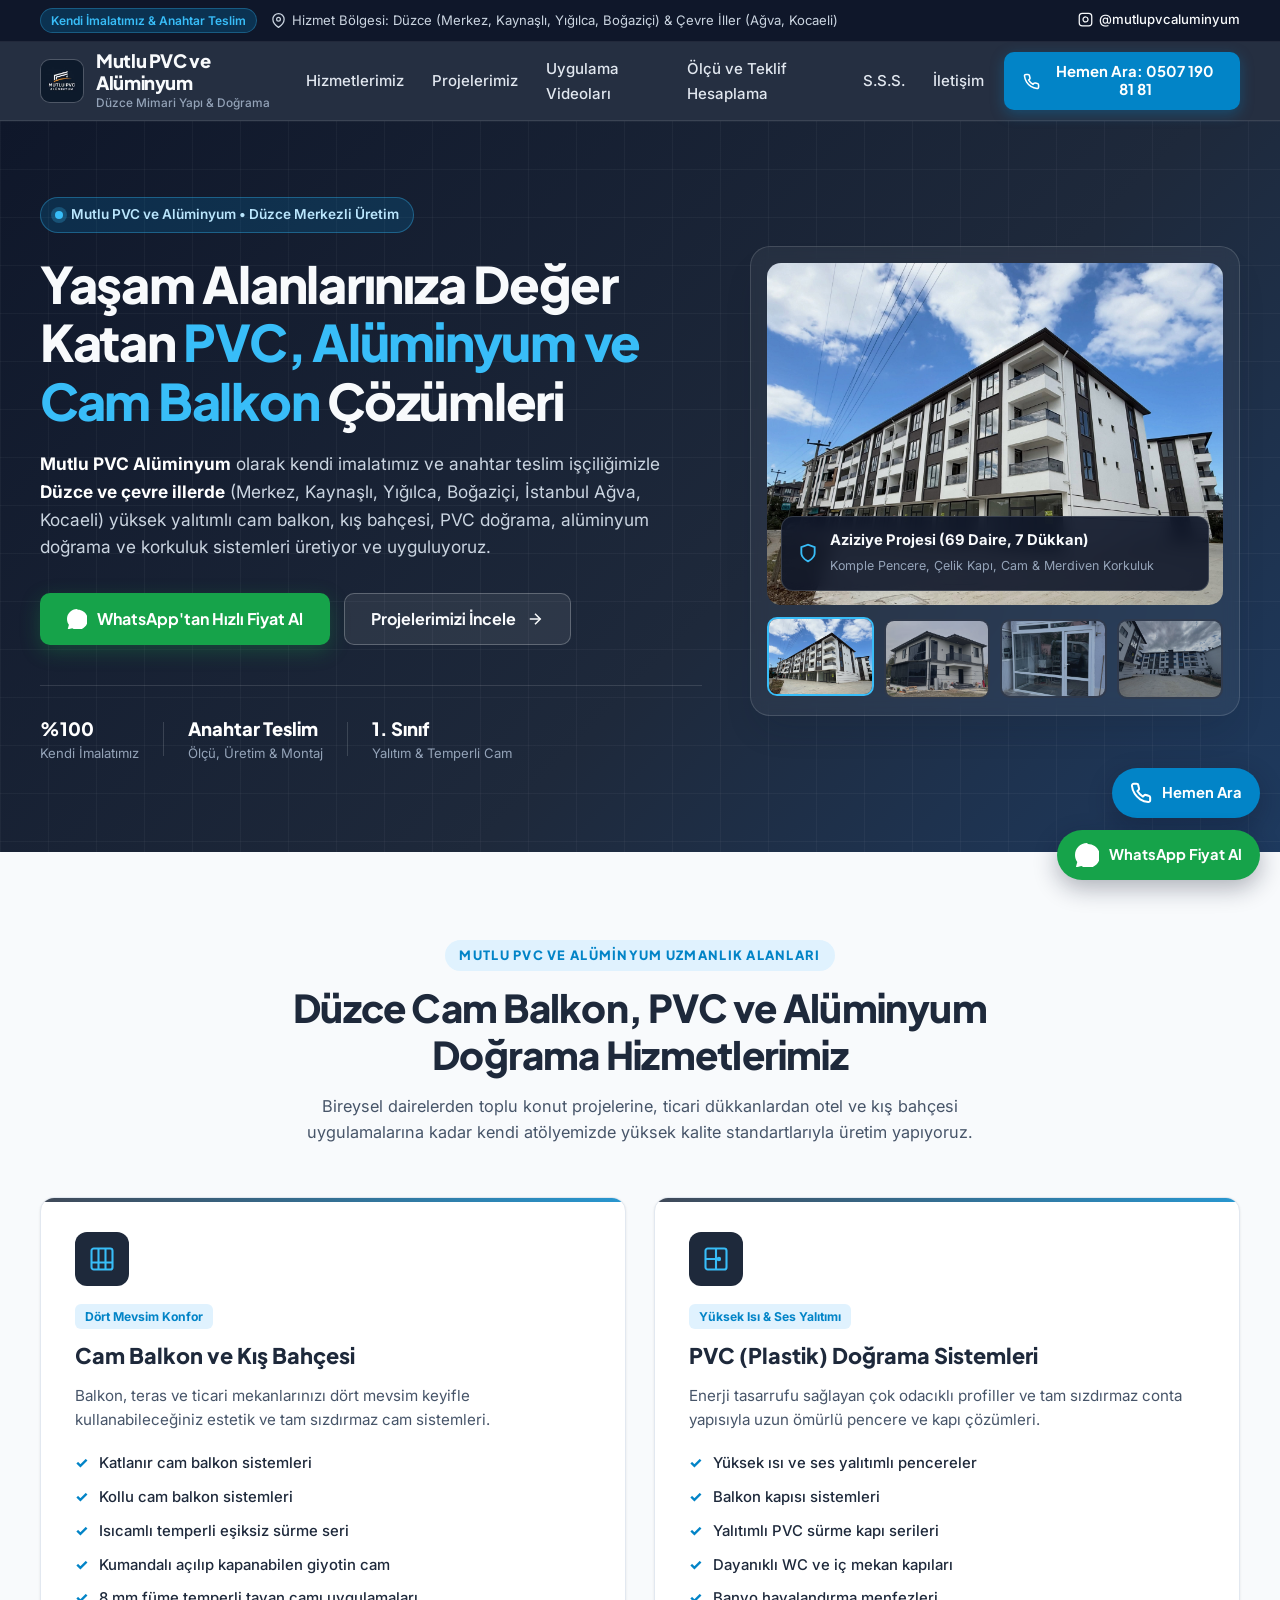
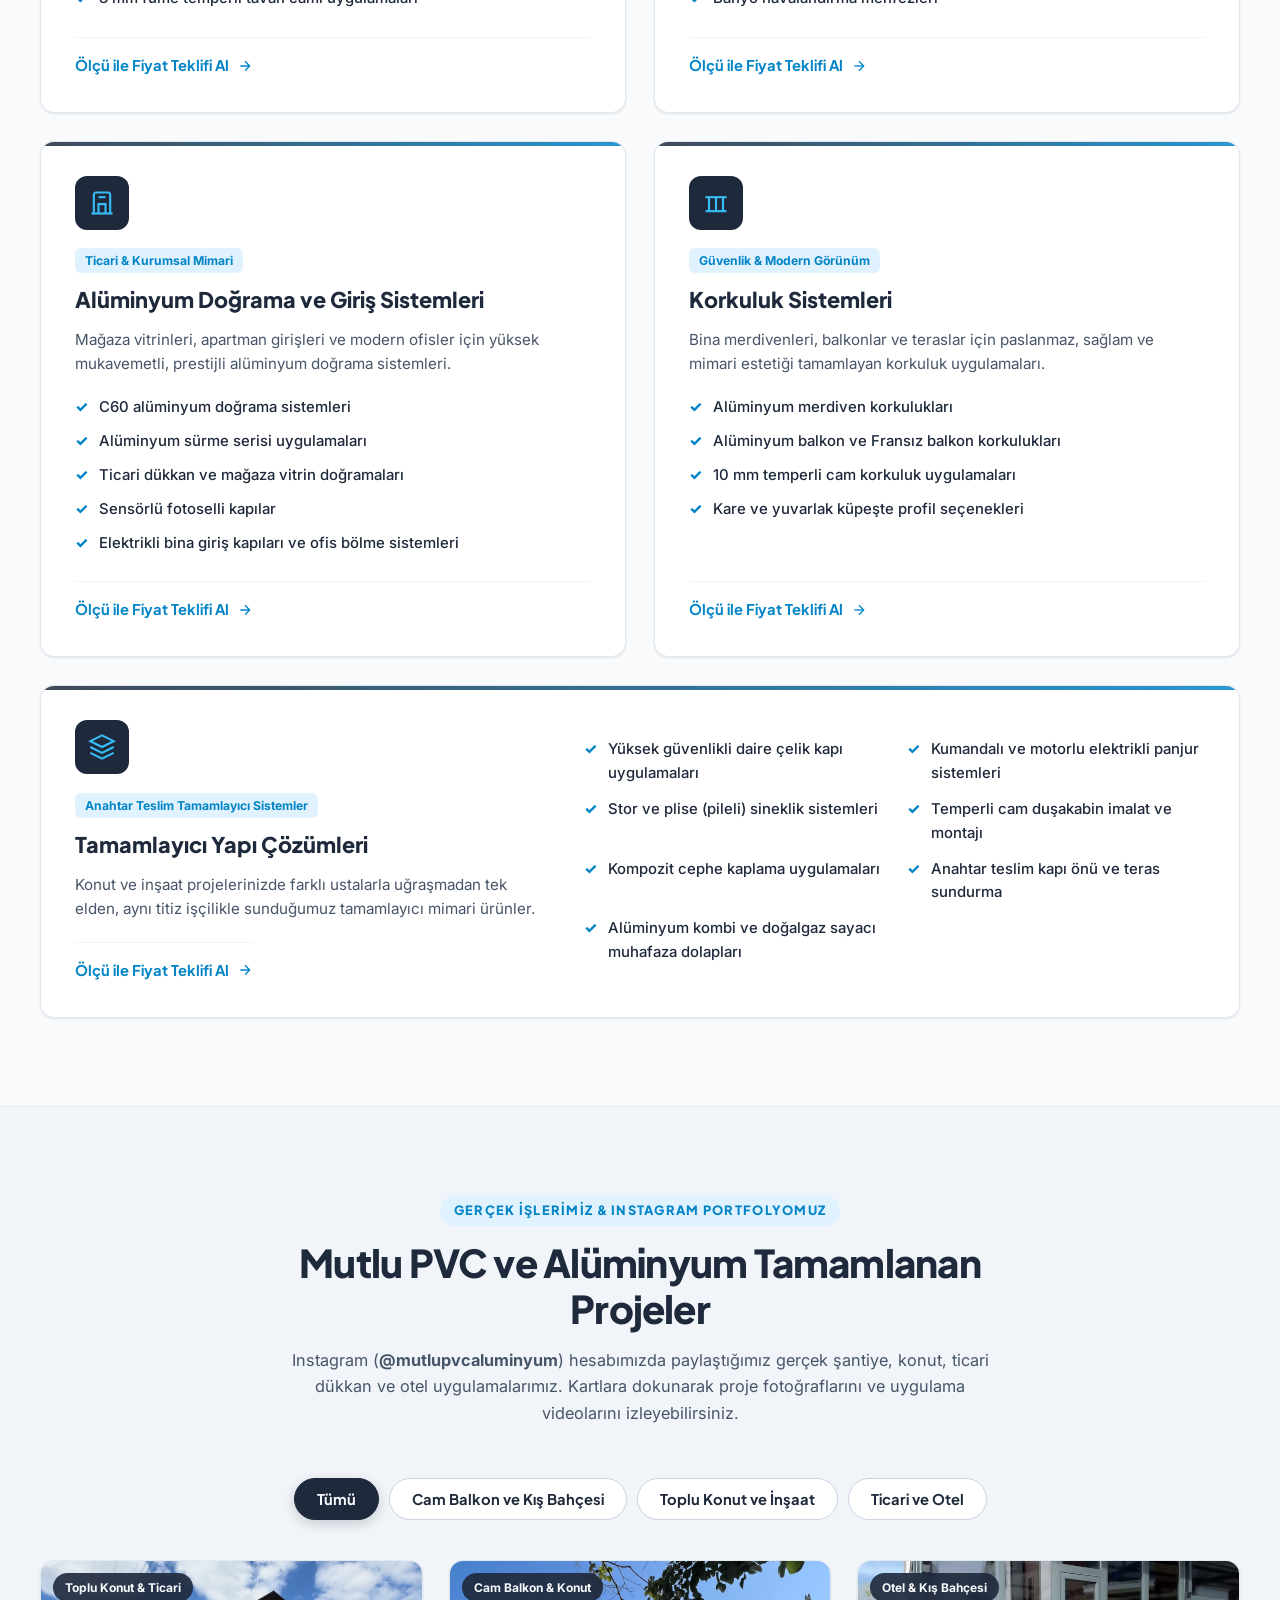
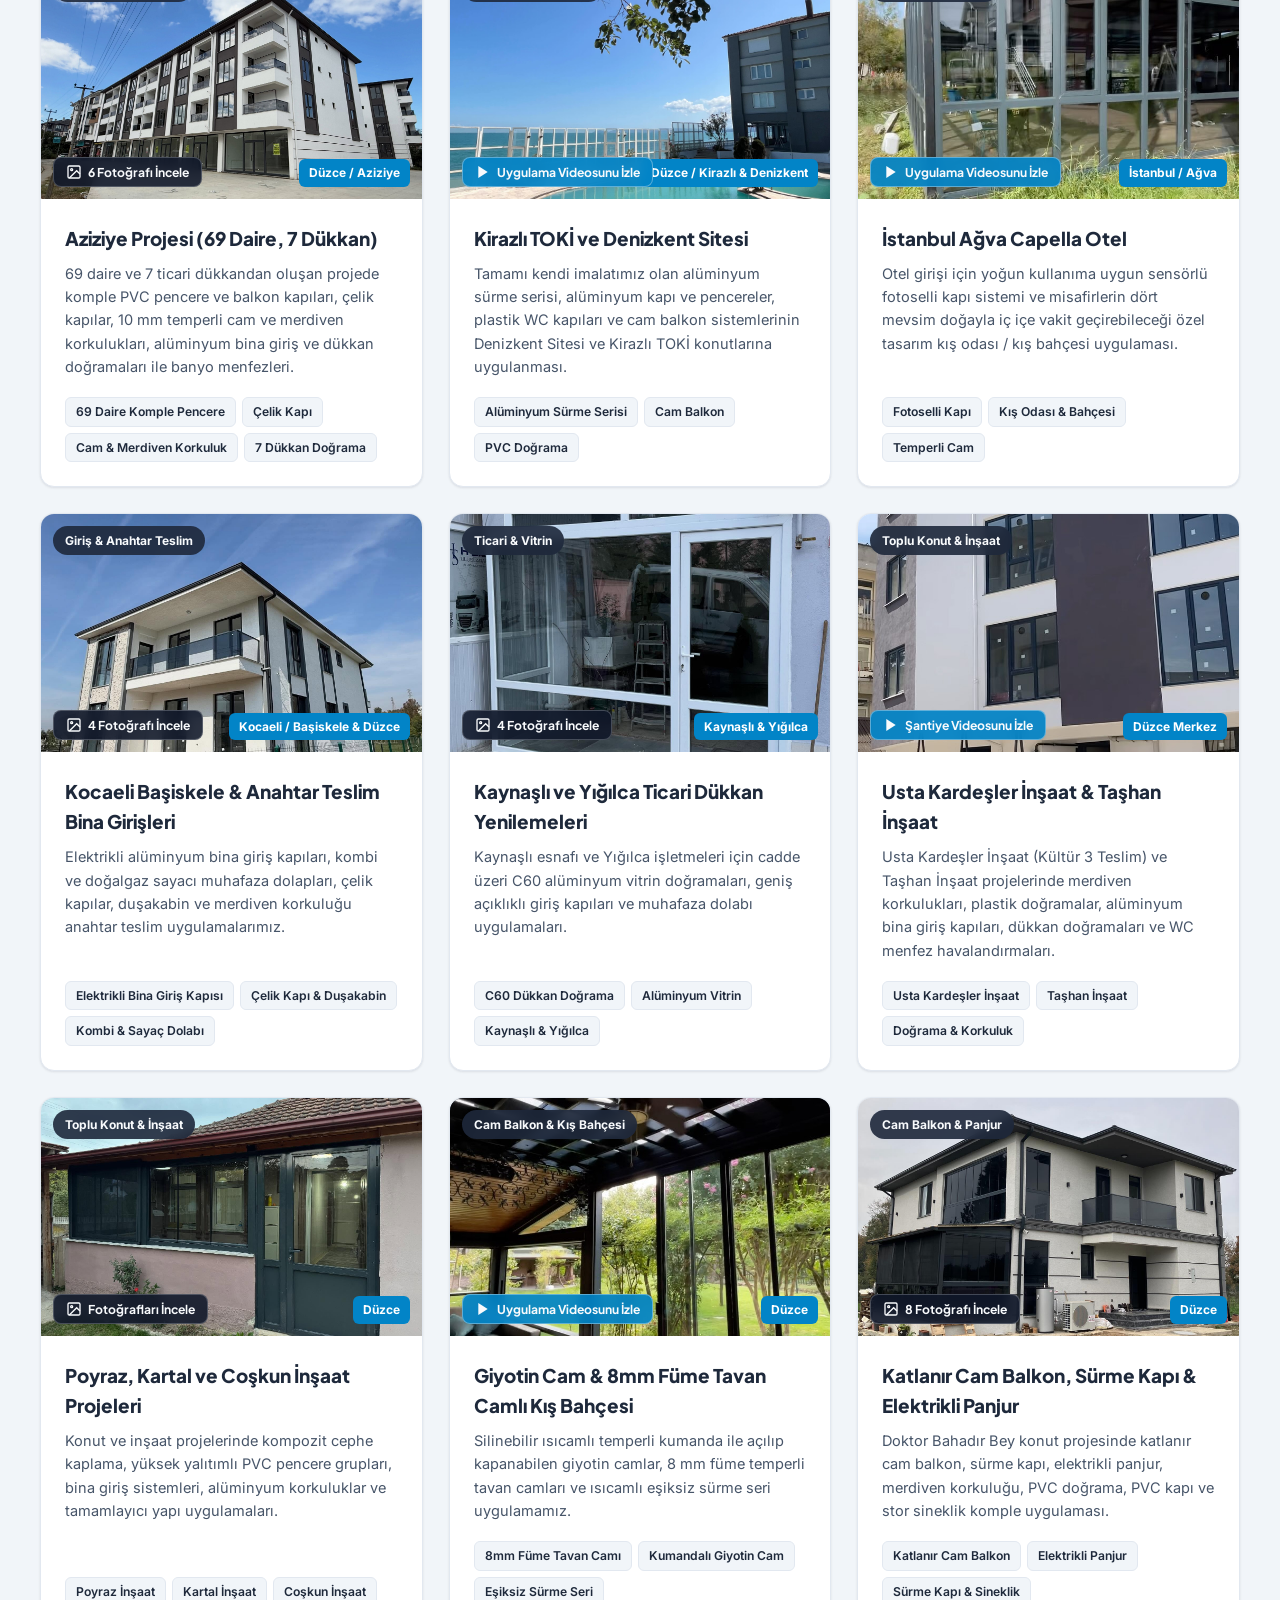
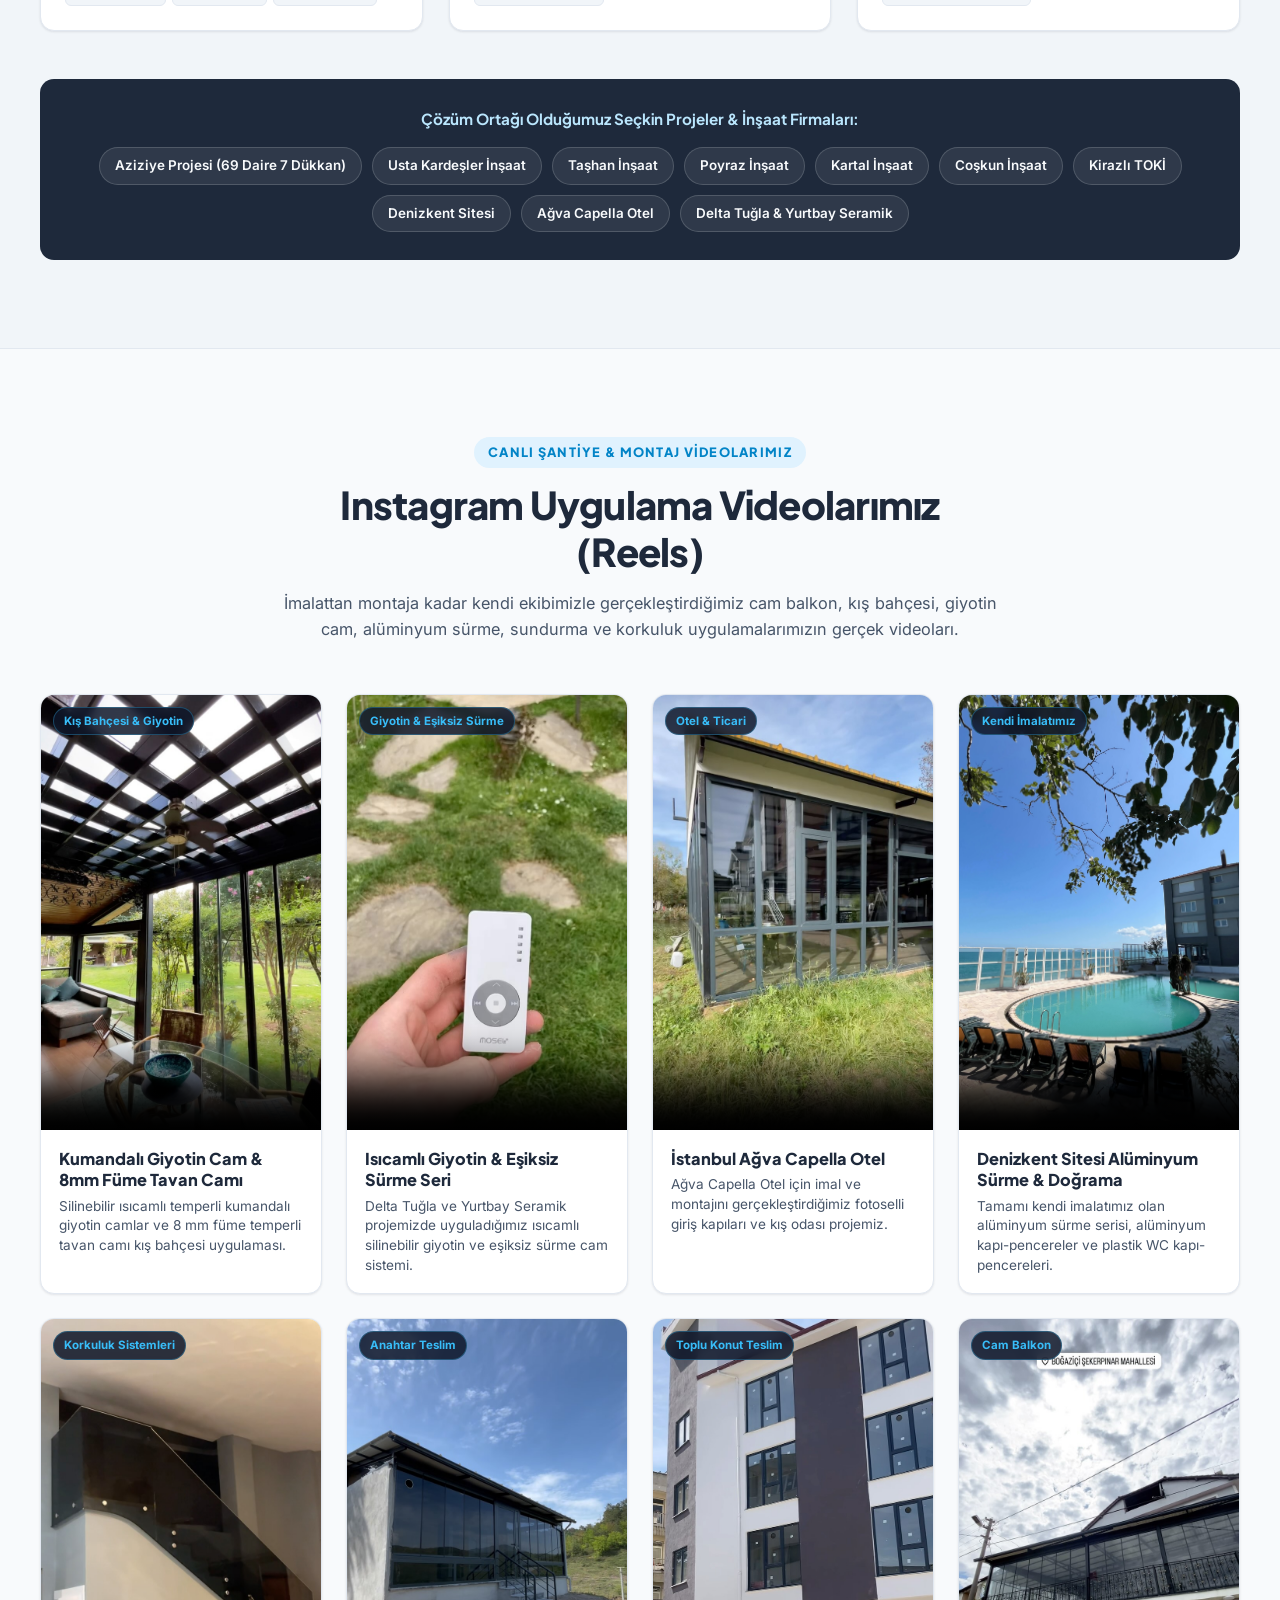
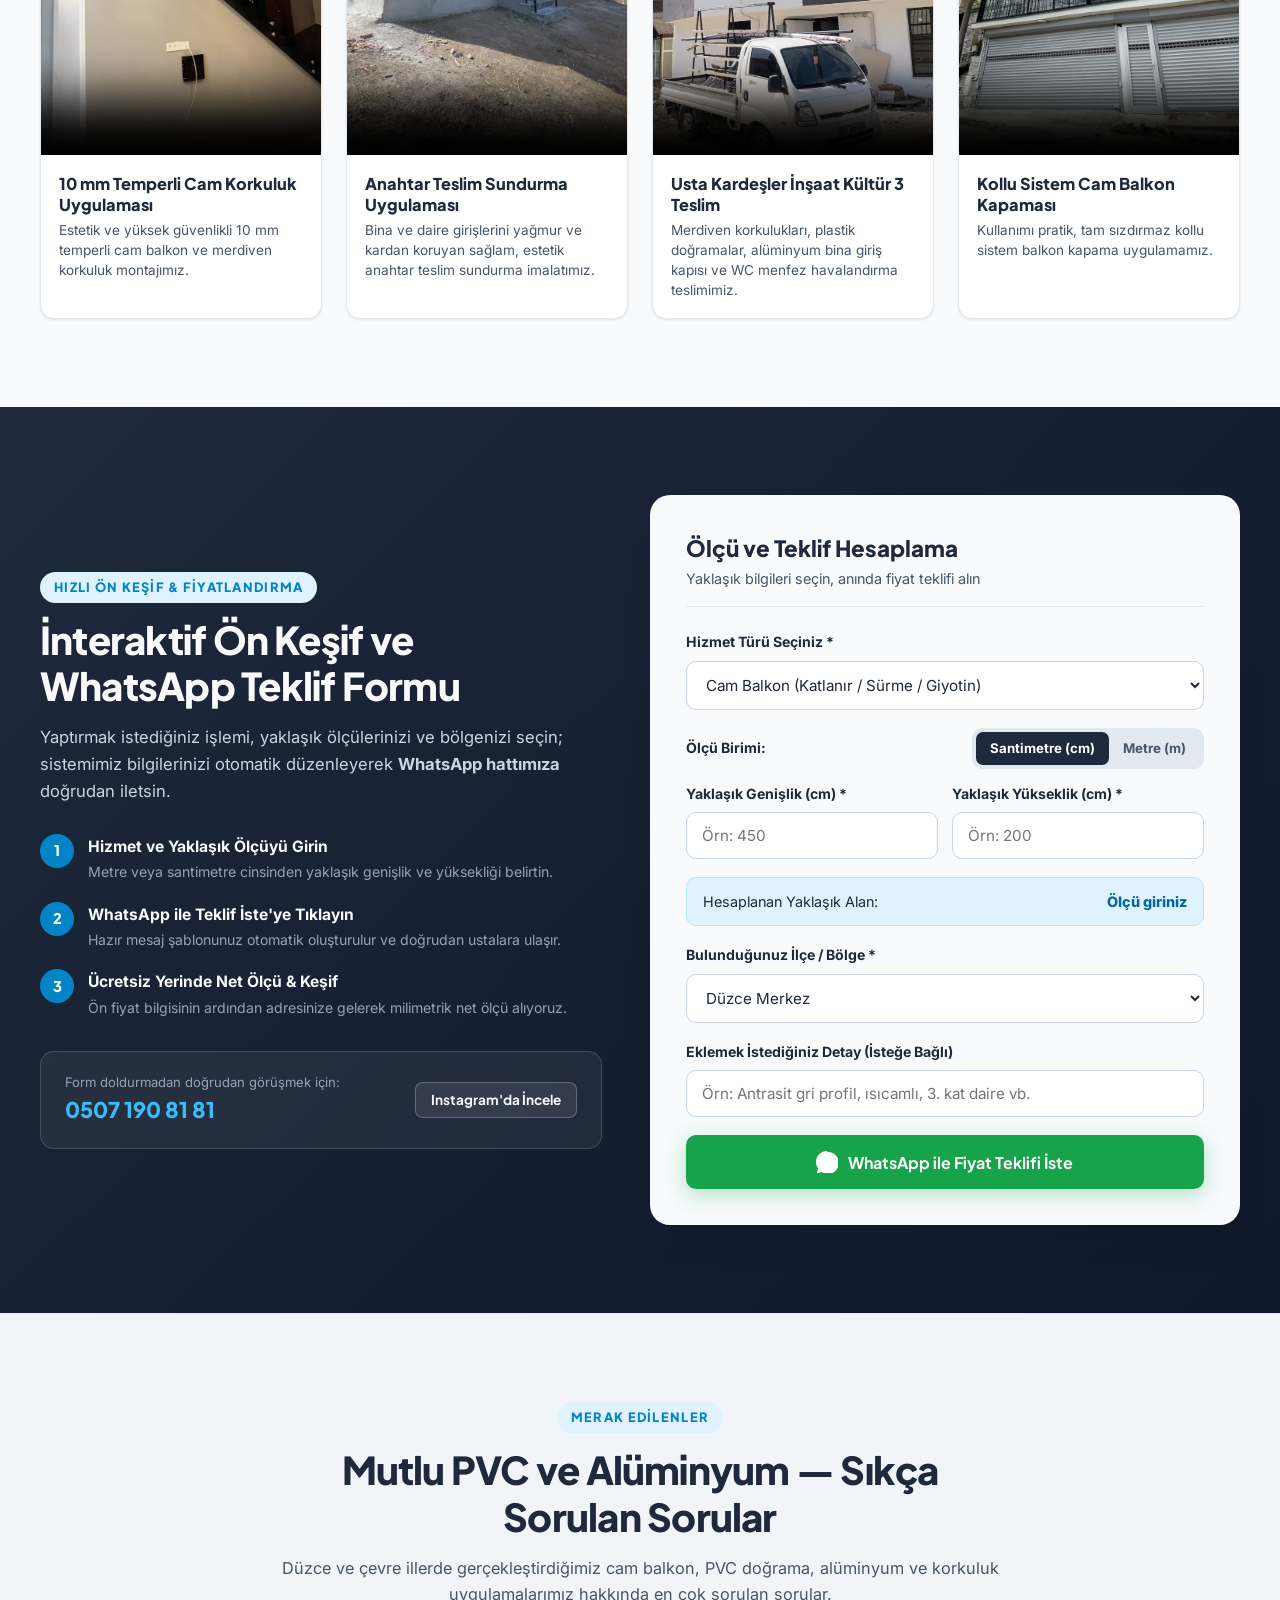
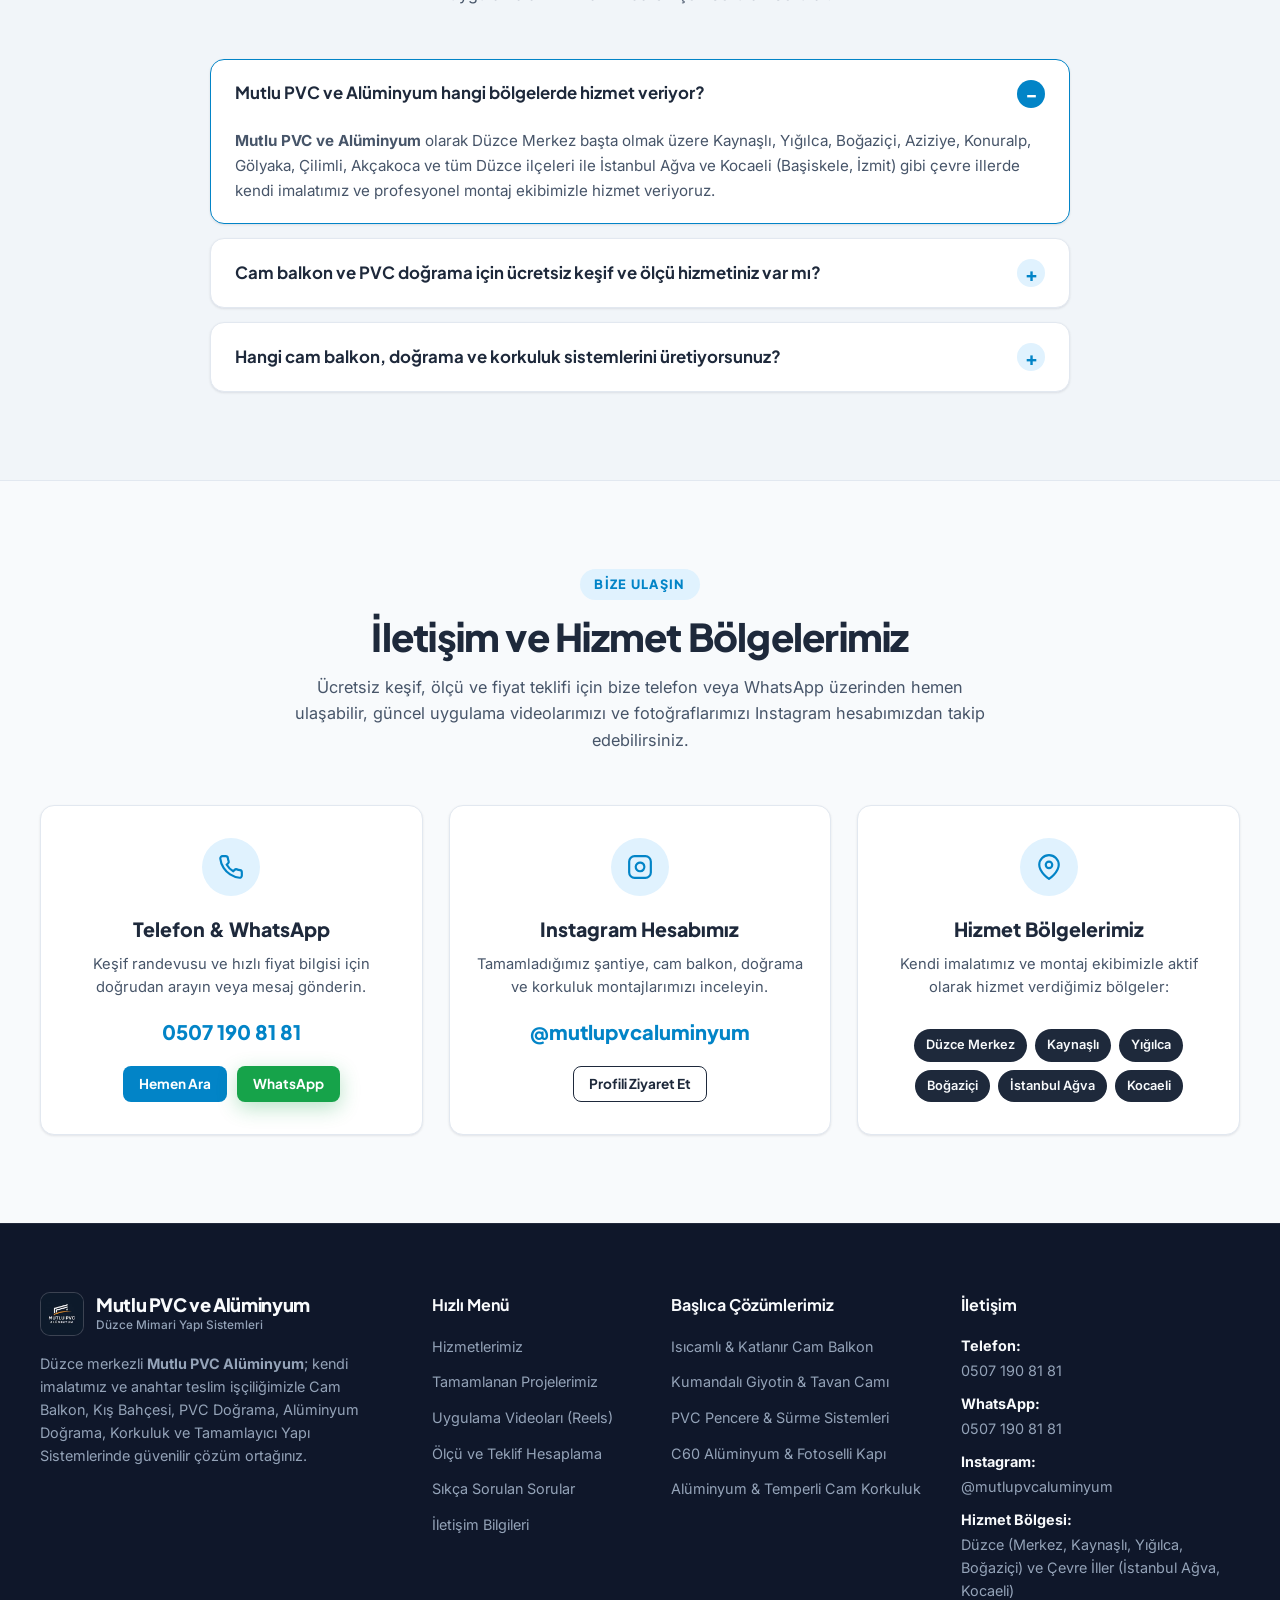
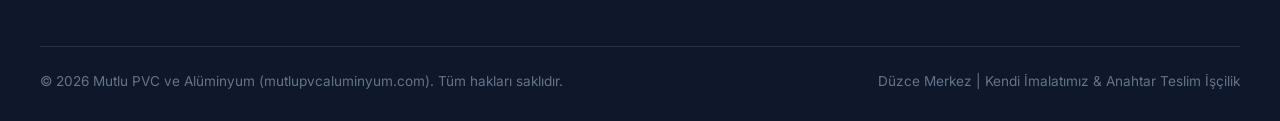
==== index.html @ 47b7a9c9 "Mobil deneyim iyilestirmeleri ve Google SEO / SSS optimizasyonu" ====
<!DOCTYPE html>
<html lang="tr">
<head>
    <meta charset="UTF-8">
    <meta name="viewport" content="width=device-width, initial-scale=1.0, viewport-fit=cover">
    <title>Mutlu PVC Alüminyum | Düzce Cam Balkon, PVC Doğrama ve Alüminyum Sistemleri</title>
    <meta name="description" content="Mutlu PVC Alüminyum (Mutlu PVC ve Alüminyum) Düzce merkezli kendi imalatı ve anahtar teslim işçiliğiyle cam balkon, kış bahçesi, PVC doğrama, alüminyum doğrama, korkuluk ve çelik kapı çözümleri sunar. Tel: 0507 190 81 81">
    <meta name="keywords" content="Mutlu PVC Alüminyum, Mutlu PVC ve Alüminyum, Düzce Mutlu PVC, Düzce PVC doğrama, Düzce cam balkon, Düzce alüminyum doğrama, kış bahçesi Düzce, giyotin cam Düzce, sürme cam balkon, alüminyum korkuluk Düzce, temperli cam korkuluk, Kaynaşlı cam balkon">
    <meta name="author" content="Mutlu PVC ve Alüminyum">
    <meta name="robots" content="index, follow, max-image-preview:large, max-snippet:-1, max-video-preview:-1">
    <meta name="geo.region" content="TR-81">
    <meta name="geo.placename" content="Düzce">
    <meta name="geo.position" content="40.8438;31.1565">
    <meta name="ICBM" content="40.8438, 31.1565">
    <link rel="canonical" href="https://mutlupvcaluminyum.com/">
    <link rel="icon" type="image/x-icon" href="favicon.ico">
    <link rel="icon" type="image/png" sizes="32x32" href="images/favicon-32x32.png">
    <link rel="apple-touch-icon" sizes="180x180" href="images/apple-touch-icon.png">
    <meta name="theme-color" content="#1E293B">

    <!-- Open Graph / Social Media -->
    <meta property="og:type" content="website">
    <meta property="og:locale" content="tr_TR">
    <meta property="og:site_name" content="Mutlu PVC ve Alüminyum">
    <meta property="og:url" content="https://mutlupvcaluminyum.com/">
    <meta property="og:title" content="Mutlu PVC Alüminyum | Düzce Cam Balkon, PVC & Alüminyum Doğrama">
    <meta property="og:description" content="Düzce merkezli Mutlu PVC ve Alüminyum: Kendi imalatımız ve anahtar teslim işçiliğimizle PVC, Alüminyum, Cam Balkon ve Kış Bahçesi sistemleri. 0507 190 81 81">
    <meta property="og:image" content="https://mutlupvcaluminyum.com/images/aziziye-projesi.jpg">

    <!-- Google Fonts: Plus Jakarta Sans & Inter -->
    <link rel="preconnect" href="https://fonts.googleapis.com">
    <link rel="preconnect" href="https://fonts.gstatic.com" crossorigin>
    <link href="https://fonts.googleapis.com/css2?family=Inter:wght@400;500;600;700&family=Plus+Jakarta+Sans:wght@600;700;800&display=swap" rel="stylesheet">

    <!-- Stylesheet -->
    <link rel="stylesheet" href="css/style.css">

    <!-- Schema.org LocalBusiness & FAQPage Structured Data for Google SEO -->
    <script type="application/ld+json">
    {
      "@context": "https://schema.org",
      "@graph": [
        {
          "@type": "HomeAndConstructionBusiness",
          "@id": "https://mutlupvcaluminyum.com/#business",
          "name": "Mutlu PVC ve Alüminyum",
          "alternateName": [
            "Mutlu PVC Alüminyum",
            "Mutlu PVC",
            "Düzce Mutlu PVC ve Alüminyum"
          ],
          "description": "Düzce merkezli Mutlu PVC ve Alüminyum; kendi imalatımız ve anahtar teslim işçiliğimizle Cam Balkon, Kış Bahçesi, PVC Doğrama, Alüminyum Doğrama, Korkuluk ve Tamamlayıcı Yapı Çözümleri sunar.",
          "telephone": "+905071908181",
          "url": "https://mutlupvcaluminyum.com/",
          "logo": "https://mutlupvcaluminyum.com/images/logo.jpg",
          "image": [
            "https://mutlupvcaluminyum.com/images/aziziye-projesi.jpg",
            "https://mutlupvcaluminyum.com/images/bahadir-bey-1.jpg",
            "https://mutlupvcaluminyum.com/images/kaynasli-ticari-1.jpg"
          ],
          "sameAs": [
            "https://www.instagram.com/mutlupvcaluminyum/"
          ],
          "address": {
            "@type": "PostalAddress",
            "addressLocality": "Merkez",
            "addressRegion": "Düzce",
            "postalCode": "81000",
            "addressCountry": "TR"
          },
          "geo": {
            "@type": "GeoCoordinates",
            "latitude": 40.8438,
            "longitude": 31.1565
          },
          "areaServed": [
            "Düzce Merkez",
            "Kaynaşlı",
            "Yığılca",
            "Boğaziçi",
            "Aziziye",
            "Konuralp",
            "İstanbul Ağva",
            "Kocaeli Başiskele"
          ],
          "openingHoursSpecification": [
            {
              "@type": "OpeningHoursSpecification",
              "dayOfWeek": [
                "Monday",
                "Tuesday",
                "Wednesday",
                "Thursday",
                "Friday",
                "Saturday"
              ],
              "opens": "08:30",
              "closes": "19:30"
            }
          ],
          "priceRange": "₺₺"
        },
        {
          "@type": "WebSite",
          "@id": "https://mutlupvcaluminyum.com/#website",
          "url": "https://mutlupvcaluminyum.com/",
          "name": "Mutlu PVC ve Alüminyum",
          "alternateName": "Mutlu PVC Alüminyum Düzce",
          "publisher": {
            "@id": "https://mutlupvcaluminyum.com/#business"
          },
          "inLanguage": "tr-TR"
        },
        {
          "@type": "FAQPage",
          "@id": "https://mutlupvcaluminyum.com/#faq",
          "mainEntity": [
            {
              "@type": "Question",
              "name": "Mutlu PVC ve Alüminyum hangi bölgelerde hizmet veriyor?",
              "acceptedAnswer": {
                "@type": "Answer",
                "text": "Düzce Merkez başta olmak üzere Kaynaşlı, Yığılca, Boğaziçi, Aziziye, Konuralp ve tüm Düzce ilçeleri ile İstanbul Ağva ve Kocaeli (Başiskele, İzmit) gibi çevre illerde kendi imalatımız ve montaj ekibimizle hizmet veriyoruz."
              }
            },
            {
              "@type": "Question",
              "name": "Cam balkon ve PVC doğrama için ücretsiz keşif ve ölçü hizmetiniz var mı?",
              "acceptedAnswer": {
                "@type": "Answer",
                "text": "Evet. Web sitemizdeki Ölçü ve Teklif Hesaplama formundan veya 0507 190 81 81 WhatsApp hattımızdan yaklaşık ölçülerinizi ileterek hızlı ön fiyat alabilir, ardından adresinizde ücretsiz net ölçü ve keşif hizmetimizden yararlanabilirsiniz."
              }
            },
            {
              "@type": "Question",
              "name": "Hangi cam balkon, doğrama ve korkuluk sistemlerini üretiyorsunuz?",
              "acceptedAnswer": {
                "@type": "Answer",
                "text": "Katlanır cam balkon, kollu cam balkon, ısıcamlı temperli eşiksiz sürme seri, kumandalı giyotin cam, 8 mm füme temperli tavan camı (kış bahçesi), yüksek yalıtımlı PVC pencere ve kapı sistemleri, C60 alüminyum doğrama, fotoselli kapı, elektrikli bina giriş kapısı, 10 mm temperli cam korkuluk, alüminyum merdiven korkuluğu, çelik kapı, elektrikli panjur, duşakabin ve plise sineklik üretimi ve montajı yapıyoruz."
              }
            }
          ]
        }
      ]
    }
    </script>
</head>
<body>

    <!-- Üst Bilgi Çubuğu (Top Bar) -->
    <div class="topbar">
        <div class="container topbar-inner">
            <div class="topbar-info">
                <span class="topbar-badge">Kendi İmalatımız & Anahtar Teslim</span>
                <span class="topbar-location">
                    <svg width="15" height="15" viewBox="0 0 24 24" fill="none" stroke="currentColor" stroke-width="2"><path d="M21 10c0 7-9 13-9 13s-9-6-9-13a9 9 0 0 1 18 0z"></path><circle cx="12" cy="10" r="3"></circle></svg>
                    Hizmet Bölgesi: Düzce (Merkez, Kaynaşlı, Yığılca, Boğaziçi) & Çevre İller (Ağva, Kocaeli)
                </span>
            </div>
            <div class="topbar-links">
                <a href="https://www.instagram.com/mutlupvcaluminyum/" target="_blank" rel="noopener noreferrer" class="topbar-social">
                    <svg width="15" height="15" viewBox="0 0 24 24" fill="none" stroke="currentColor" stroke-width="2"><rect x="2" y="2" width="20" height="20" rx="5" ry="5"></rect><path d="M16 11.37A4 4 0 1 1 12.63 8 4 4 0 0 1 16 11.37z"></path><line x1="17.5" y1="6.5" x2="17.51" y2="6.5"></line></svg>
                    @mutlupvcaluminyum
                </a>
            </div>
        </div>
    </div>

    <!-- Üst Menü (Navbar) -->
    <header class="navbar" id="navbar">
        <div class="container navbar-inner">
            <a href="#" class="brand" aria-label="Mutlu PVC ve Alüminyum Ana Sayfa">
                <div class="brand-mark">
                    <img src="images/logo.jpg" alt="Mutlu PVC ve Alüminyum Logo" class="brand-logo-img" onerror="this.style.display='none'">
                </div>
                <div class="brand-text">
                    <span class="brand-title">Mutlu PVC ve Alüminyum</span>
                    <span class="brand-subtitle">Düzce Mimari Yapı & Doğrama</span>
                </div>
            </a>

            <nav class="nav-menu" id="navMenu" aria-label="Ana Menü">
                <ul class="nav-list">
                    <li><a href="#hizmetlerimiz" class="nav-link">Hizmetlerimiz</a></li>
                    <li><a href="#projelerimiz" class="nav-link">Projelerimiz</a></li>
                    <li><a href="#video-galeri" class="nav-link">Uygulama Videoları</a></li>
                    <li><a href="#teklif-hesaplama" class="nav-link">Ölçü ve Teklif Hesaplama</a></li>
                    <li><a href="#sss" class="nav-link">S.S.S.</a></li>
                    <li><a href="#iletisim" class="nav-link">İletişim</a></li>
                </ul>
                <div class="nav-cta-mobile">
                    <a href="tel:+905071908181" class="btn btn-primary btn-block">
                        <svg width="18" height="18" viewBox="0 0 24 24" fill="none" stroke="currentColor" stroke-width="2.2"><path d="M22 16.92v3a2 2 0 0 1-2.18 2 19.79 19.79 0 0 1-8.63-3.07 19.5 19.5 0 0 1-6-6 19.79 19.79 0 0 1-3.07-8.67A2 2 0 0 1 4.11 2h3a2 2 0 0 1 2 1.72 12.84 12.84 0 0 0 .7 2.81 2 2 0 0 1-.45 2.11L8.09 9.91a16 16 0 0 0 6 6l1.27-1.27a2 2 0 0 1 2.11-.45 12.84 12.84 0 0 0 2.81.7A2 2 0 0 1 22 16.92z"></path></svg>
                        Hemen Ara: 0507 190 81 81
                    </a>
                    <a href="https://wa.me/905071908181?text=Merhaba%20Mutlu%20PVC%20ve%20Al%C3%BCminyum%2C%20fiyat%20teklifi%20almak%20istiyorum." target="_blank" rel="noopener noreferrer" class="btn btn-whatsapp btn-block">
                        WhatsApp'tan Hızlı Fiyat Al
                    </a>
                </div>
            </nav>

            <div class="navbar-actions">
                <a href="tel:+905071908181" class="btn btn-call" aria-label="Hemen Ara: 0507 190 81 81">
                    <span class="call-icon-pulse">
                        <svg width="17" height="17" viewBox="0 0 24 24" fill="none" stroke="currentColor" stroke-width="2.2"><path d="M22 16.92v3a2 2 0 0 1-2.18 2 19.79 19.79 0 0 1-8.63-3.07 19.5 19.5 0 0 1-6-6 19.79 19.79 0 0 1-3.07-8.67A2 2 0 0 1 4.11 2h3a2 2 0 0 1 2 1.72 12.84 12.84 0 0 0 .7 2.81 2 2 0 0 1-.45 2.11L8.09 9.91a16 16 0 0 0 6 6l1.27-1.27a2 2 0 0 1 2.11-.45 12.84 12.84 0 0 0 2.81.7A2 2 0 0 1 22 16.92z"></path></svg>
                    </span>
                    <span class="call-text-desktop">Hemen Ara: <strong>0507 190 81 81</strong></span>
                    <span class="call-text-mobile">Ara</span>
                </a>

                <button class="hamburger" id="hamburgerBtn" aria-label="Menüyü Aç/Kapat" aria-expanded="false">
                    <span></span>
                    <span></span>
                    <span></span>
                </button>
            </div>
        </div>
    </header>

    <main>
        <!-- Hero (Karşılama) Alanı -->
        <section class="hero">
            <div class="hero-bg-pattern"></div>
            <div class="container hero-grid">
                <div class="hero-content">
                    <div class="hero-pill">
                        <span class="pill-dot"></span>
                        Mutlu PVC ve Alüminyum • Düzce Merkezli Üretim
                    </div>
                    <h1 class="hero-title">
                        Yaşam Alanlarınıza Değer Katan <span class="text-highlight">PVC, Alüminyum ve Cam Balkon</span> Çözümleri
                    </h1>
                    <p class="hero-description">
                        <strong>Mutlu PVC Alüminyum</strong> olarak kendi imalatımız ve anahtar teslim işçiliğimizle <strong>Düzce ve çevre illerde</strong> (Merkez, Kaynaşlı, Yığılca, Boğaziçi, İstanbul Ağva, Kocaeli) yüksek yalıtımlı cam balkon, kış bahçesi, PVC doğrama, alüminyum doğrama ve korkuluk sistemleri üretiyor ve uyguluyoruz.
                    </p>

                    <div class="hero-buttons">
                        <a href="https://wa.me/905071908181?text=Merhaba%20Mutlu%20PVC%20ve%20Al%C3%BCminyum%2C%20fiyat%20teklifi%20almak%20istiyorum." target="_blank" rel="noopener noreferrer" class="btn btn-whatsapp btn-lg">
                            <svg width="20" height="20" viewBox="0 0 24 24" fill="currentColor"><path d="M12.031 6.172c-3.181 0-5.767 2.586-5.768 5.766-.001 1.298.38 2.27 1.019 3.287l-.582 2.128 2.182-.573c.978.58 1.911.928 3.145.929 3.178 0 5.767-2.587 5.768-5.766.001-3.187-2.575-5.77-5.764-5.771zm3.392 8.244c-.144.405-.837.774-1.17.824-.299.045-.677.063-1.092-.069-.252-.08-.575-.187-.988-.365-1.739-.751-2.874-2.502-2.961-2.617-.087-.116-.708-.94-.708-1.793s.448-1.273.607-1.446c.159-.173.346-.217.462-.217l.332.006c.106.005.249-.04.39.298.144.347.491 1.2.534 1.287.043.087.072.188.014.304-.058.116-.087.188-.173.289l-.26.304c-.087.086-.177.18-.076.354.101.174.449.741.964 1.201.662.591 1.221.774 1.394.86s.274.072.376-.043c.101-.116.433-.506.549-.68.116-.173.231-.145.39-.087s1.011.477 1.184.564.289.13.332.202c.045.072.045.419-.1.824zm-3.423-14.416c-6.627 0-12 5.373-12 12 0 2.625.846 5.059 2.284 7.033l-1.494 5.46 5.601-1.469c1.908 1.252 4.185 1.976 6.609 1.976 6.627 0 12-5.373 12-12s-5.373-12-12-12z"/></svg>
                            WhatsApp'tan Hızlı Fiyat Al
                        </a>
                        <a href="#projelerimiz" class="btn btn-outline-light btn-lg">
                            Projelerimizi İncele
                            <svg width="18" height="18" viewBox="0 0 24 24" fill="none" stroke="currentColor" stroke-width="2"><line x1="5" y1="12" x2="19" y2="12"></line><polyline points="12 5 19 12 12 19"></polyline></svg>
                        </a>
                    </div>

                    <div class="hero-metrics">
                        <div class="metric-item">
                            <span class="metric-number">%100</span>
                            <span class="metric-label">Kendi İmalatımız</span>
                        </div>
                        <div class="metric-divider"></div>
                        <div class="metric-item">
                            <span class="metric-number">Anahtar Teslim</span>
                            <span class="metric-label">Ölçü, Üretim & Montaj</span>
                        </div>
                        <div class="metric-divider"></div>
                        <div class="metric-item">
                            <span class="metric-number">1. Sınıf</span>
                            <span class="metric-label">Yalıtım & Temperli Cam</span>
                        </div>
                    </div>
                </div>

                <div class="hero-visual">
                    <div class="hero-card-showcase">
                        <div class="showcase-image-wrapper">
                            <img src="images/aziziye-1.jpg" id="heroMainImg" alt="Mutlu PVC ve Alüminyum Düzce Gerçek Proje Uygulaması" class="showcase-img">
                            <div class="showcase-overlay-badge">
                                <svg width="20" height="20" viewBox="0 0 24 24" fill="none" stroke="#38BDF8" stroke-width="2.2"><path d="M12 22s8-4 8-10V5l-8-3-8 3v7c0 6 8 10 8 10z"></path></svg>
                                <div>
                                    <strong id="heroBadgeTitle">Aziziye Projesi (69 Daire, 7 Dükkan)</strong>
                                    <span id="heroBadgeSub">Komple Pencere, Çelik Kapı, Cam & Merdiven Korkuluk</span>
                                </div>
                            </div>
                        </div>
                        <!-- Gerçek Instagram Fotoğrafları Hızlı Seçici -->
                        <div class="hero-thumbs" aria-label="Öne Çıkan Proje Görselleri">
                            <button type="button" class="hero-thumb active" data-img="images/aziziye-1.jpg" data-title="Aziziye Projesi (69 Daire, 7 Dükkan)" data-sub="Komple Pencere, Çelik Kapı, Cam & Merdiven Korkuluk">
                                <img src="images/aziziye-1.jpg" alt="Mutlu PVC Alüminyum Aziziye Projesi">
                            </button>
                            <button type="button" class="hero-thumb" data-img="images/bahadir-bey-1.jpg" data-title="Katlanır Cam Balkon & Sürme Sistem" data-sub="Elektrikli Panjur, PVC Doğrama & Stor Sineklik">
                                <img src="images/bahadir-bey-1.jpg" alt="Mutlu PVC Alüminyum Katlanır Cam Balkon">
                            </button>
                            <button type="button" class="hero-thumb" data-img="images/kaynasli-ticari-1.jpg" data-title="Kaynaşlı Ticari Dükkan Yenileme" data-sub="C60 Alüminyum Vitrin & Dükkan Doğrama">
                                <img src="images/kaynasli-ticari-1.jpg" alt="Mutlu PVC Alüminyum Kaynaşlı Dükkan Doğrama">
                            </button>
                            <button type="button" class="hero-thumb" data-img="images/aziziye-3.jpg" data-title="10mm Temperli Cam & Merdiven Korkuluk" data-sub="Modern ve Güvenli Korkuluk Sistemleri">
                                <img src="images/aziziye-3.jpg" alt="Mutlu PVC Alüminyum Cam Korkuluk">
                            </button>
                        </div>
                    </div>
                </div>
            </div>
        </section>

        <!-- Hizmetlerimiz Bölümü (Kart Tasarımı) -->
        <section class="section services-section" id="hizmetlerimiz">
            <div class="container">
                <div class="section-header">
                    <span class="section-eyebrow">MUTLU PVC VE ALÜMİNYUM UZMANLIK ALANLARI</span>
                    <h2 class="section-title">Düzce Cam Balkon, PVC ve Alüminyum Doğrama Hizmetlerimiz</h2>
                    <p class="section-desc">
                        Bireysel dairelerden toplu konut projelerine, ticari dükkanlardan otel ve kış bahçesi uygulamalarına kadar kendi atölyemizde yüksek kalite standartlarıyla üretim yapıyoruz.
                    </p>
                </div>

                <div class="services-grid">
                    <!-- Kart 1: Cam Balkon ve Kış Bahçesi -->
                    <article class="service-card">
                        <div class="service-icon-box">
                            <svg width="28" height="28" viewBox="0 0 24 24" fill="none" stroke="currentColor" stroke-width="1.8"><rect x="3" y="3" width="18" height="18" rx="2"/><line x1="9" y1="3" x2="9" y2="21"/><line x1="15" y1="3" x2="15" y2="21"/><line x1="3" y1="15" x2="21" y2="15"/></svg>
                        </div>
                        <span class="service-tag">Dört Mevsim Konfor</span>
                        <h3 class="service-title">Cam Balkon ve Kış Bahçesi</h3>
                        <p class="service-summary">
                            Balkon, teras ve ticari mekanlarınızı dört mevsim keyifle kullanabileceğiniz estetik ve tam sızdırmaz cam sistemleri.
                        </p>
                        <ul class="service-features">
                            <li>Katlanır cam balkon sistemleri</li>
                            <li>Kollu cam balkon sistemleri</li>
                            <li>Isıcamlı temperli eşiksiz sürme seri</li>
                            <li>Kumandalı açılıp kapanabilen giyotin cam</li>
                            <li>8 mm füme temperli tavan camı uygulamaları</li>
                        </ul>
                        <a href="#teklif-hesaplama" class="service-cta" data-service="Cam Balkon">
                            Ölçü ile Fiyat Teklifi Al
                            <svg width="16" height="16" viewBox="0 0 24 24" fill="none" stroke="currentColor" stroke-width="2"><line x1="5" y1="12" x2="19" y2="12"></line><polyline points="12 5 19 12 12 19"></polyline></svg>
                        </a>
                    </article>

                    <!-- Kart 2: PVC (Plastik) Doğrama Sistemleri -->
                    <article class="service-card">
                        <div class="service-icon-box">
                            <svg width="28" height="28" viewBox="0 0 24 24" fill="none" stroke="currentColor" stroke-width="1.8"><rect x="3" y="3" width="18" height="18" rx="2"/><line x1="12" y1="3" x2="12" y2="21"/><line x1="3" y1="12" x2="12" y2="12"/><circle cx="14.5" cy="12" r="1"/></svg>
                        </div>
                        <span class="service-tag">Yüksek Isı & Ses Yalıtımı</span>
                        <h3 class="service-title">PVC (Plastik) Doğrama Sistemleri</h3>
                        <p class="service-summary">
                            Enerji tasarrufu sağlayan çok odacıklı profiller ve tam sızdırmaz conta yapısıyla uzun ömürlü pencere ve kapı çözümleri.
                        </p>
                        <ul class="service-features">
                            <li>Yüksek ısı ve ses yalıtımlı pencereler</li>
                            <li>Balkon kapısı sistemleri</li>
                            <li>Yalıtımlı PVC sürme kapı serileri</li>
                            <li>Dayanıklı WC ve iç mekan kapıları</li>
                            <li>Banyo havalandırma menfezleri</li>
                        </ul>
                        <a href="#teklif-hesaplama" class="service-cta" data-service="PVC Pencere/Kapı">
                            Ölçü ile Fiyat Teklifi Al
                            <svg width="16" height="16" viewBox="0 0 24 24" fill="none" stroke="currentColor" stroke-width="2"><line x1="5" y1="12" x2="19" y2="12"></line><polyline points="12 5 19 12 12 19"></polyline></svg>
                        </a>
                    </article>

                    <!-- Kart 3: Alüminyum Doğrama ve Giriş Sistemleri -->
                    <article class="service-card">
                        <div class="service-icon-box">
                            <svg width="28" height="28" viewBox="0 0 24 24" fill="none" stroke="currentColor" stroke-width="1.8"><path d="M3 21h18"/><path d="M5 21V5a2 2 0 0 1 2-2h10a2 2 0 0 1 2 2v16"/><path d="M9 21v-8h6v8"/><line x1="9" y1="7" x2="15" y2="7"/></svg>
                        </div>
                        <span class="service-tag">Ticari & Kurumsal Mimari</span>
                        <h3 class="service-title">Alüminyum Doğrama ve Giriş Sistemleri</h3>
                        <p class="service-summary">
                            Mağaza vitrinleri, apartman girişleri ve modern ofisler için yüksek mukavemetli, prestijli alüminyum doğrama sistemleri.
                        </p>
                        <ul class="service-features">
                            <li>C60 alüminyum doğrama sistemleri</li>
                            <li>Alüminyum sürme serisi uygulamaları</li>
                            <li>Ticari dükkan ve mağaza vitrin doğramaları</li>
                            <li>Sensörlü fotoselli kapılar</li>
                            <li>Elektrikli bina giriş kapıları ve ofis bölme sistemleri</li>
                        </ul>
                        <a href="#teklif-hesaplama" class="service-cta" data-service="Alüminyum Doğrama">
                            Ölçü ile Fiyat Teklifi Al
                            <svg width="16" height="16" viewBox="0 0 24 24" fill="none" stroke="currentColor" stroke-width="2"><line x1="5" y1="12" x2="19" y2="12"></line><polyline points="12 5 19 12 12 19"></polyline></svg>
                        </a>
                    </article>

                    <!-- Kart 4: Korkuluk Sistemleri -->
                    <article class="service-card">
                        <div class="service-icon-box">
                            <svg width="28" height="28" viewBox="0 0 24 24" fill="none" stroke="currentColor" stroke-width="1.8"><path d="M3 7h18"/><path d="M3 19h18"/><line x1="6" y1="7" x2="6" y2="19"/><line x1="12" y1="7" x2="12" y2="19"/><line x1="18" y1="7" x2="18" y2="19"/></svg>
                        </div>
                        <span class="service-tag">Güvenlik & Modern Görünüm</span>
                        <h3 class="service-title">Korkuluk Sistemleri</h3>
                        <p class="service-summary">
                            Bina merdivenleri, balkonlar ve teraslar için paslanmaz, sağlam ve mimari estetiği tamamlayan korkuluk uygulamaları.
                        </p>
                        <ul class="service-features">
                            <li>Alüminyum merdiven korkulukları</li>
                            <li>Alüminyum balkon ve Fransız balkon korkulukları</li>
                            <li>10 mm temperli cam korkuluk uygulamaları</li>
                            <li>Kare ve yuvarlak küpeşte profil seçenekleri</li>
                        </ul>
                        <a href="#teklif-hesaplama" class="service-cta" data-service="Korkuluk">
                            Ölçü ile Fiyat Teklifi Al
                            <svg width="16" height="16" viewBox="0 0 24 24" fill="none" stroke="currentColor" stroke-width="2"><line x1="5" y1="12" x2="19" y2="12"></line><polyline points="12 5 19 12 12 19"></polyline></svg>
                        </a>
                    </article>

                    <!-- Kart 5: Tamamlayıcı Yapı Çözümleri -->
                    <article class="service-card service-card-wide">
                        <div class="service-wide-left">
                            <div class="service-icon-box">
                                <svg width="28" height="28" viewBox="0 0 24 24" fill="none" stroke="currentColor" stroke-width="1.8"><path d="M12 2L2 7l10 5 10-5-10-5z"/><path d="M2 17l10 5 10-5"/><path d="M2 12l10 5 10-5"/></svg>
                            </div>
                            <span class="service-tag">Anahtar Teslim Tamamlayıcı Sistemler</span>
                            <h3 class="service-title">Tamamlayıcı Yapı Çözümleri</h3>
                            <p class="service-summary">
                                Konut ve inşaat projelerinizde farklı ustalarla uğraşmadan tek elden, aynı titiz işçilikle sunduğumuz tamamlayıcı mimari ürünler.
                            </p>
                            <a href="#teklif-hesaplama" class="service-cta" data-service="Sineklik/Diğer">
                                Ölçü ile Fiyat Teklifi Al
                                <svg width="16" height="16" viewBox="0 0 24 24" fill="none" stroke="currentColor" stroke-width="2"><line x1="5" y1="12" x2="19" y2="12"></line><polyline points="12 5 19 12 12 19"></polyline></svg>
                            </a>
                        </div>
                        <div class="service-wide-right">
                            <ul class="service-features service-features-two-col">
                                <li>Yüksek güvenlikli daire çelik kapı uygulamaları</li>
                                <li>Kumandalı ve motorlu elektrikli panjur sistemleri</li>
                                <li>Stor ve plise (pileli) sineklik sistemleri</li>
                                <li>Temperli cam duşakabin imalat ve montajı</li>
                                <li>Kompozit cephe kaplama uygulamaları</li>
                                <li>Anahtar teslim kapı önü ve teras sundurma</li>
                                <li>Alüminyum kombi ve doğalgaz sayacı muhafaza dolapları</li>
                            </ul>
                        </div>
                    </article>
                </div>
            </div>
        </section>

        <!-- Tamamlanan Seçkin Projeler ve Referanslarımız -->
        <section class="section projects-section" id="projelerimiz">
            <div class="container">
                <div class="section-header">
                    <span class="section-eyebrow">GERÇEK İŞLERİMİZ & INSTAGRAM PORTFOLYOMUZ</span>
                    <h2 class="section-title">Mutlu PVC ve Alüminyum Tamamlanan Projeler</h2>
                    <p class="section-desc">
                        Instagram (<strong>@mutlupvcaluminyum</strong>) hesabımızda paylaştığımız gerçek şantiye, konut, ticari dükkan ve otel uygulamalarımız. Kartlara dokunarak proje fotoğraflarını ve uygulama videolarını izleyebilirsiniz.
                    </p>
                </div>

                <!-- Kategori Filtre Butonları (Mobilde Kaydırılabilir) -->
                <div class="project-filters" role="tablist" aria-label="Proje Kategorileri">
                    <button class="filter-btn active" data-filter="all" role="tab" aria-selected="true">Tümü</button>
                    <button class="filter-btn" data-filter="cam-balkon" role="tab" aria-selected="false">Cam Balkon ve Kış Bahçesi</button>
                    <button class="filter-btn" data-filter="toplu-konut" role="tab" aria-selected="false">Toplu Konut ve İnşaat</button>
                    <button class="filter-btn" data-filter="ticari-otel" role="tab" aria-selected="false">Ticari ve Otel</button>
                </div>

                <!-- Proje Kartları Galerisi -->
                <div class="projects-grid" id="projectsGrid">

                    <!-- 1. Aziziye Projesi -->
                    <article class="project-card" data-category="toplu-konut ticari-otel">
                        <div class="project-img-wrap" data-gallery="images/aziziye-1.jpg,images/aziziye-2.jpg,images/aziziye-3.jpg,images/aziziye-4.jpg,images/aziziye-5.jpg,images/aziziye-6.jpg" data-title="Aziziye Projesi (69 Daire, 7 Dükkan)">
                            <img src="images/aziziye-projesi.jpg" alt="Mutlu PVC Alüminyum Aziziye Projesi - 69 Daire 7 Dükkan Komple Uygulama" loading="lazy">
                            <span class="project-category-badge">Toplu Konut & Ticari</span>
                            <span class="project-location-tag">Düzce / Aziziye</span>
                            <button type="button" class="project-media-btn">
                                <svg width="16" height="16" viewBox="0 0 24 24" fill="none" stroke="currentColor" stroke-width="2"><rect x="3" y="3" width="18" height="18" rx="2"/><circle cx="8.5" cy="8.5" r="1.5"/><polyline points="21 15 16 10 5 21"/></svg>
                                6 Fotoğrafı İncele
                            </button>
                        </div>
                        <div class="project-body">
                            <h3 class="project-title">Aziziye Projesi (69 Daire, 7 Dükkan)</h3>
                            <p class="project-desc">
                                69 daire ve 7 ticari dükkandan oluşan projede komple PVC pencere ve balkon kapıları, çelik kapılar, 10 mm temperli cam ve merdiven korkulukları, alüminyum bina giriş ve dükkan doğramaları ile banyo menfezleri.
                            </p>
                            <div class="project-tags">
                                <span>69 Daire Komple Pencere</span>
                                <span>Çelik Kapı</span>
                                <span>Cam & Merdiven Korkuluk</span>
                                <span>7 Dükkan Doğrama</span>
                            </div>
                        </div>
                    </article>

                    <!-- 2. Kirazlı TOKİ ve Denizkent Sitesi -->
                    <article class="project-card" data-category="cam-balkon toplu-konut">
                        <div class="project-img-wrap" data-video="videos/denizkent-sitesi-aluminyum-surme.mp4" data-poster="images/kirazli-toki-denizkent.jpg" data-title="Kirazlı TOKİ ve Denizkent Sitesi Uygulamalarımız">
                            <img src="images/kirazli-toki-denizkent.jpg" alt="Mutlu PVC Alüminyum Kirazlı TOKİ ve Denizkent Sitesi Cam Balkon ve Doğrama" loading="lazy">
                            <span class="project-category-badge">Cam Balkon & Konut</span>
                            <span class="project-location-tag">Düzce / Kirazlı & Denizkent</span>
                            <button type="button" class="project-media-btn project-video-btn">
                                <svg width="16" height="16" viewBox="0 0 24 24" fill="currentColor"><polygon points="5 3 19 12 5 21 5 3"></polygon></svg>
                                Uygulama Videosunu İzle
                            </button>
                        </div>
                        <div class="project-body">
                            <h3 class="project-title">Kirazlı TOKİ ve Denizkent Sitesi</h3>
                            <p class="project-desc">
                                Tamamı kendi imalatımız olan alüminyum sürme serisi, alüminyum kapı ve pencereler, plastik WC kapıları ve cam balkon sistemlerinin Denizkent Sitesi ve Kirazlı TOKİ konutlarına uygulanması.
                            </p>
                            <div class="project-tags">
                                <span>Alüminyum Sürme Serisi</span>
                                <span>Cam Balkon</span>
                                <span>PVC Doğrama</span>
                            </div>
                        </div>
                    </article>

                    <!-- 3. İstanbul Ağva Capella Otel -->
                    <article class="project-card" data-category="ticari-otel cam-balkon">
                        <div class="project-img-wrap" data-video="videos/agva-capella-otel-fotoselli-kapi-kis-odasi.mp4" data-poster="images/agva-capella-otel.jpg" data-title="İstanbul Ağva Capella Otel - Fotoselli Kapı ve Kış Odası">
                            <img src="images/agva-capella-otel.jpg" alt="Mutlu PVC Alüminyum İstanbul Ağva Capella Otel Fotoselli Kapı ve Kış Odası" loading="lazy">
                            <span class="project-category-badge">Otel & Kış Bahçesi</span>
                            <span class="project-location-tag">İstanbul / Ağva</span>
                            <button type="button" class="project-media-btn project-video-btn">
                                <svg width="16" height="16" viewBox="0 0 24 24" fill="currentColor"><polygon points="5 3 19 12 5 21 5 3"></polygon></svg>
                                Uygulama Videosunu İzle
                            </button>
                        </div>
                        <div class="project-body">
                            <h3 class="project-title">İstanbul Ağva Capella Otel</h3>
                            <p class="project-desc">
                                Otel girişi için yoğun kullanıma uygun sensörlü fotoselli kapı sistemi ve misafirlerin dört mevsim doğayla iç içe vakit geçirebileceği özel tasarım kış odası / kış bahçesi uygulaması.
                            </p>
                            <div class="project-tags">
                                <span>Fotoselli Kapı</span>
                                <span>Kış Odası & Bahçesi</span>
                                <span>Temperli Cam</span>
                            </div>
                        </div>
                    </article>

                    <!-- 4. Kocaeli Başiskele & Anahtar Teslim Bina Giriş Sistemleri -->
                    <article class="project-card" data-category="ticari-otel toplu-konut">
                        <div class="project-img-wrap" data-gallery="images/anahtar-teslim-1.jpg,images/anahtar-teslim-2.jpg,images/anahtar-teslim-3.jpg,images/anahtar-teslim-4.jpg" data-title="Elektrikli Bina Giriş Kapısı & Anahtar Teslim Doğrama">
                            <img src="images/kocaeli-basiskele-giris.jpg" alt="Mutlu PVC Alüminyum Kocaeli Başiskele Elektrikli Bina Giriş Kapısı" loading="lazy">
                            <span class="project-category-badge">Giriş & Anahtar Teslim</span>
                            <span class="project-location-tag">Kocaeli / Başiskele & Düzce</span>
                            <button type="button" class="project-media-btn">
                                <svg width="16" height="16" viewBox="0 0 24 24" fill="none" stroke="currentColor" stroke-width="2"><rect x="3" y="3" width="18" height="18" rx="2"/><circle cx="8.5" cy="8.5" r="1.5"/><polyline points="21 15 16 10 5 21"/></svg>
                                4 Fotoğrafı İncele
                            </button>
                        </div>
                        <div class="project-body">
                            <h3 class="project-title">Kocaeli Başiskele & Anahtar Teslim Bina Girişleri</h3>
                            <p class="project-desc">
                                Elektrikli alüminyum bina giriş kapıları, kombi ve doğalgaz sayacı muhafaza dolapları, çelik kapılar, duşakabin ve merdiven korkuluğu anahtar teslim uygulamalarımız.
                            </p>
                            <div class="project-tags">
                                <span>Elektrikli Bina Giriş Kapısı</span>
                                <span>Çelik Kapı & Duşakabin</span>
                                <span>Kombi & Sayaç Dolabı</span>
                            </div>
                        </div>
                    </article>

                    <!-- 5. Kaynaşlı ve Yığılca Ticari Dükkan Yenilemeleri -->
                    <article class="project-card" data-category="ticari-otel">
                        <div class="project-img-wrap" data-gallery="images/kaynasli-ticari-1.jpg,images/kaynasli-ticari-2.jpg,images/kaynasli-ticari-3.jpg,images/kaynasli-ticari-4.jpg" data-title="Kaynaşlı ve Yığılca Ticari Dükkan Yenilemeleri">
                            <img src="images/kaynasli-yigilca-ticari.jpg" alt="Mutlu PVC Alüminyum Kaynaşlı ve Yığılca Ticari Dükkan Yenilemeleri" loading="lazy">
                            <span class="project-category-badge">Ticari & Vitrin</span>
                            <span class="project-location-tag">Kaynaşlı & Yığılca</span>
                            <button type="button" class="project-media-btn">
                                <svg width="16" height="16" viewBox="0 0 24 24" fill="none" stroke="currentColor" stroke-width="2"><rect x="3" y="3" width="18" height="18" rx="2"/><circle cx="8.5" cy="8.5" r="1.5"/><polyline points="21 15 16 10 5 21"/></svg>
                                4 Fotoğrafı İncele
                            </button>
                        </div>
                        <div class="project-body">
                            <h3 class="project-title">Kaynaşlı ve Yığılca Ticari Dükkan Yenilemeleri</h3>
                            <p class="project-desc">
                                Kaynaşlı esnafı ve Yığılca işletmeleri için cadde üzeri C60 alüminyum vitrin doğramaları, geniş açıklıklı giriş kapıları ve muhafaza dolabı uygulamaları.
                            </p>
                            <div class="project-tags">
                                <span>C60 Dükkan Doğrama</span>
                                <span>Alüminyum Vitrin</span>
                                <span>Kaynaşlı & Yığılca</span>
                            </div>
                        </div>
                    </article>

                    <!-- 6. Usta Kardeşler İnşaat & Taşhan İnşaat Projeleri -->
                    <article class="project-card" data-category="toplu-konut">
                        <div class="project-img-wrap" data-video="videos/usta-kardesler-insaat-kultur-3-teslim.mp4" data-poster="images/usta-kardesler-tashan-insaat.jpg" data-title="Usta Kardeşler İnşaat Kültür 3 Teslim & Taşhan İnşaat">
                            <img src="images/usta-kardesler-tashan-insaat.jpg" alt="Mutlu PVC Alüminyum Usta Kardeşler İnşaat ve Taşhan İnşaat Projeleri" loading="lazy">
                            <span class="project-category-badge">Toplu Konut & İnşaat</span>
                            <span class="project-location-tag">Düzce Merkez</span>
                            <button type="button" class="project-media-btn project-video-btn">
                                <svg width="16" height="16" viewBox="0 0 24 24" fill="currentColor"><polygon points="5 3 19 12 5 21 5 3"></polygon></svg>
                                Şantiye Videosunu İzle
                            </button>
                        </div>
                        <div class="project-body">
                            <h3 class="project-title">Usta Kardeşler İnşaat & Taşhan İnşaat</h3>
                            <p class="project-desc">
                                Usta Kardeşler İnşaat (Kültür 3 Teslim) ve Taşhan İnşaat projelerinde merdiven korkulukları, plastik doğramalar, alüminyum bina giriş kapıları, dükkan doğramaları ve WC menfez havalandırmaları.
                            </p>
                            <div class="project-tags">
                                <span>Usta Kardeşler İnşaat</span>
                                <span>Taşhan İnşaat</span>
                                <span>Doğrama & Korkuluk</span>
                            </div>
                        </div>
                    </article>

                    <!-- 7. Poyraz İnşaat, Kartal İnşaat ve Coşkun İnşaat -->
                    <article class="project-card" data-category="toplu-konut">
                        <div class="project-img-wrap" data-gallery="images/poyraz-kartal-coskun-insaat.jpg,images/gunun-isleri.jpg,images/balkon-kapama.jpg" data-title="Poyraz, Kartal ve Coşkun İnşaat & Konut Projeleri">
                            <img src="images/poyraz-kartal-coskun-insaat.jpg" alt="Mutlu PVC Alüminyum Poyraz İnşaat, Kartal İnşaat ve Coşkun İnşaat Projeleri" loading="lazy">
                            <span class="project-category-badge">Toplu Konut & İnşaat</span>
                            <span class="project-location-tag">Düzce</span>
                            <button type="button" class="project-media-btn">
                                <svg width="16" height="16" viewBox="0 0 24 24" fill="none" stroke="currentColor" stroke-width="2"><rect x="3" y="3" width="18" height="18" rx="2"/><circle cx="8.5" cy="8.5" r="1.5"/><polyline points="21 15 16 10 5 21"/></svg>
                                Fotoğrafları İncele
                            </button>
                        </div>
                        <div class="project-body">
                            <h3 class="project-title">Poyraz, Kartal ve Coşkun İnşaat Projeleri</h3>
                            <p class="project-desc">
                                Konut ve inşaat projelerinde kompozit cephe kaplama, yüksek yalıtımlı PVC pencere grupları, bina giriş sistemleri, alüminyum korkuluklar ve tamamlayıcı yapı uygulamaları.
                            </p>
                            <div class="project-tags">
                                <span>Poyraz İnşaat</span>
                                <span>Kartal İnşaat</span>
                                <span>Coşkun İnşaat</span>
                            </div>
                        </div>
                    </article>

                    <!-- 8. Kış Bahçesi, Kumandalı Giyotin Cam & 8mm Füme Tavan Camı -->
                    <article class="project-card" data-category="cam-balkon">
                        <div class="project-img-wrap" data-video="videos/kis-bahcesi-giyotin-ve-fume-tavan-cami.mp4" data-poster="images/kis-bahcesi-giyotin-cam.jpg" data-title="Kış Bahçesi: Silinebilir Isıcamlı Giyotin Cam & 8mm Füme Tavan Camı">
                            <img src="images/kis-bahcesi-giyotin-cam.jpg" alt="Mutlu PVC Alüminyum Kumandalı Giyotin Cam ve 8mm Füme Temperli Tavan Camı Kış Bahçesi" loading="lazy">
                            <span class="project-category-badge">Cam Balkon & Kış Bahçesi</span>
                            <span class="project-location-tag">Düzce</span>
                            <button type="button" class="project-media-btn project-video-btn">
                                <svg width="16" height="16" viewBox="0 0 24 24" fill="currentColor"><polygon points="5 3 19 12 5 21 5 3"></polygon></svg>
                                Uygulama Videosunu İzle
                            </button>
                        </div>
                        <div class="project-body">
                            <h3 class="project-title">Giyotin Cam & 8mm Füme Tavan Camlı Kış Bahçesi</h3>
                            <p class="project-desc">
                                Silinebilir ısıcamlı temperli kumanda ile açılıp kapanabilen giyotin camlar, 8 mm füme temperli tavan camları ve ısıcamlı eşiksiz sürme seri uygulamamız.
                            </p>
                            <div class="project-tags">
                                <span>8mm Füme Tavan Camı</span>
                                <span>Kumandalı Giyotin Cam</span>
                                <span>Eşiksiz Sürme Seri</span>
                            </div>
                        </div>
                    </article>

                    <!-- 9. Katlanır Cam Balkon, Sürme Kapı & Elektrikli Panjur (Dr. Bahadır Bey Projesi) -->
                    <article class="project-card" data-category="cam-balkon">
                        <div class="project-img-wrap" data-gallery="images/bahadir-bey-1.jpg,images/bahadir-bey-2.jpg,images/bahadir-bey-3.jpg,images/bahadir-bey-4.jpg,images/bahadir-bey-5.jpg,images/bahadir-bey-6.jpg,images/bahadir-bey-7.jpg,images/bahadir-bey-8.jpg" data-title="Katlanır Cam Balkon, Sürme Kapı & Elektrikli Panjur Uygulaması">
                            <img src="images/bahadir-bey-1.jpg" alt="Mutlu PVC Alüminyum Katlanır Cam Balkon, Sürme Kapı, Elektrikli Panjur ve Merdiven Korkuluğu" loading="lazy">
                            <span class="project-category-badge">Cam Balkon & Panjur</span>
                            <span class="project-location-tag">Düzce</span>
                            <button type="button" class="project-media-btn">
                                <svg width="16" height="16" viewBox="0 0 24 24" fill="none" stroke="currentColor" stroke-width="2"><rect x="3" y="3" width="18" height="18" rx="2"/><circle cx="8.5" cy="8.5" r="1.5"/><polyline points="21 15 16 10 5 21"/></svg>
                                8 Fotoğrafı İncele
                            </button>
                        </div>
                        <div class="project-body">
                            <h3 class="project-title">Katlanır Cam Balkon, Sürme Kapı & Elektrikli Panjur</h3>
                            <p class="project-desc">
                                Doktor Bahadır Bey konut projesinde katlanır cam balkon, sürme kapı, elektrikli panjur, merdiven korkuluğu, PVC doğrama, PVC kapı ve stor sineklik komple uygulaması.
                            </p>
                            <div class="project-tags">
                                <span>Katlanır Cam Balkon</span>
                                <span>Elektrikli Panjur</span>
                                <span>Sürme Kapı & Sineklik</span>
                            </div>
                        </div>
                    </article>

                </div>

                <!-- Kurumsal İnşaat Referans Şeridi -->
                <div class="references-banner">
                    <div class="references-label">Çözüm Ortağı Olduğumuz Seçkin Projeler & İnşaat Firmaları:</div>
                    <div class="references-logos">
                        <span class="ref-pill">Aziziye Projesi (69 Daire 7 Dükkan)</span>
                        <span class="ref-pill">Usta Kardeşler İnşaat</span>
                        <span class="ref-pill">Taşhan İnşaat</span>
                        <span class="ref-pill">Poyraz İnşaat</span>
                        <span class="ref-pill">Kartal İnşaat</span>
                        <span class="ref-pill">Coşkun İnşaat</span>
                        <span class="ref-pill">Kirazlı TOKİ</span>
                        <span class="ref-pill">Denizkent Sitesi</span>
                        <span class="ref-pill">Ağva Capella Otel</span>
                        <span class="ref-pill">Delta Tuğla & Yurtbay Seramik</span>
                    </div>
                </div>
            </div>
        </section>

        <!-- Instagram Reels Uygulama Videoları Bölümü (Mobilde Yana Kaydırılabilir Galeri) -->
        <section class="section video-showcase-section" id="video-galeri">
            <div class="container">
                <div class="section-header">
                    <span class="section-eyebrow">CANLI ŞANTİYE & MONTAJ VİDEOLARIMIZ</span>
                    <h2 class="section-title">Instagram Uygulama Videolarımız (Reels)</h2>
                    <p class="section-desc">
                        İmalattan montaja kadar kendi ekibimizle gerçekleştirdiğimiz cam balkon, kış bahçesi, giyotin cam, alüminyum sürme, sundurma ve korkuluk uygulamalarımızın gerçek videoları.
                    </p>
                    <div class="mobile-swipe-hint">
                        <span>&#8592; Parmağınızla yana kaydırarak tüm videoları inceleyebilirsiniz &#8594;</span>
                    </div>
                </div>

                <div class="video-reels-grid">
                    <!-- Reel 1 -->
                    <div class="reel-card">
                        <div class="reel-video-box">
                            <video controls preload="none" poster="images/kis-bahcesi-poster.jpg" playsinline>
                                <source src="videos/kis-bahcesi-giyotin-ve-fume-tavan-cami.mp4" type="video/mp4">
                            </video>
                            <span class="reel-badge">Kış Bahçesi & Giyotin</span>
                        </div>
                        <div class="reel-info">
                            <h3>Kumandalı Giyotin Cam & 8mm Füme Tavan Camı</h3>
                            <p>Silinebilir ısıcamlı temperli kumandalı giyotin camlar ve 8 mm füme temperli tavan camı kış bahçesi uygulaması.</p>
                        </div>
                    </div>

                    <!-- Reel 2 -->
                    <div class="reel-card">
                        <div class="reel-video-box">
                            <video controls preload="none" poster="images/delta-yurtbay-poster.jpg" playsinline>
                                <source src="videos/isicamli-giyotin-ve-esiksiz-surme-seri.mp4" type="video/mp4">
                            </video>
                            <span class="reel-badge">Giyotin & Eşiksiz Sürme</span>
                        </div>
                        <div class="reel-info">
                            <h3>Isıcamlı Giyotin & Eşiksiz Sürme Seri</h3>
                            <p>Delta Tuğla ve Yurtbay Seramik projemizde uyguladığımız ısıcamlı silinebilir giyotin ve eşiksiz sürme cam sistemi.</p>
                        </div>
                    </div>

                    <!-- Reel 3 -->
                    <div class="reel-card">
                        <div class="reel-video-box">
                            <video controls preload="none" poster="images/agva-capella-poster.jpg" playsinline>
                                <source src="videos/agva-capella-otel-fotoselli-kapi-kis-odasi.mp4" type="video/mp4">
                            </video>
                            <span class="reel-badge">Otel & Ticari</span>
                        </div>
                        <div class="reel-info">
                            <h3>İstanbul Ağva Capella Otel</h3>
                            <p>Ağva Capella Otel için imal ve montajını gerçekleştirdiğimiz fotoselli giriş kapıları ve kış odası projemiz.</p>
                        </div>
                    </div>

                    <!-- Reel 4 -->
                    <div class="reel-card">
                        <div class="reel-video-box">
                            <video controls preload="none" poster="images/denizkent-poster.jpg" playsinline>
                                <source src="videos/denizkent-sitesi-aluminyum-surme.mp4" type="video/mp4">
                            </video>
                            <span class="reel-badge">Kendi İmalatımız</span>
                        </div>
                        <div class="reel-info">
                            <h3>Denizkent Sitesi Alüminyum Sürme & Doğrama</h3>
                            <p>Tamamı kendi imalatımız olan alüminyum sürme serisi, alüminyum kapı-pencereler ve plastik WC kapı-pencereleri.</p>
                        </div>
                    </div>

                    <!-- Reel 5 -->
                    <div class="reel-card">
                        <div class="reel-video-box">
                            <video controls preload="none" poster="images/temperli-korkuluk-poster.jpg" playsinline>
                                <source src="videos/10mm-temperli-korkuluk-cami.mp4" type="video/mp4">
                            </video>
                            <span class="reel-badge">Korkuluk Sistemleri</span>
                        </div>
                        <div class="reel-info">
                            <h3>10 mm Temperli Cam Korkuluk Uygulaması</h3>
                            <p>Estetik ve yüksek güvenlikli 10 mm temperli cam balkon ve merdiven korkuluk montajımız.</p>
                        </div>
                    </div>

                    <!-- Reel 6 -->
                    <div class="reel-card">
                        <div class="reel-video-box">
                            <video controls preload="none" poster="images/sundurma-poster.jpg" playsinline>
                                <source src="videos/anahtar-teslim-sundurma.mp4" type="video/mp4">
                            </video>
                            <span class="reel-badge">Anahtar Teslim</span>
                        </div>
                        <div class="reel-info">
                            <h3>Anahtar Teslim Sundurma Uygulaması</h3>
                            <p>Bina ve daire girişlerini yağmur ve kardan koruyan sağlam, estetik anahtar teslim sundurma imalatımız.</p>
                        </div>
                    </div>

                    <!-- Reel 7 -->
                    <div class="reel-card">
                        <div class="reel-video-box">
                            <video controls preload="none" poster="images/usta-kardesler-poster.jpg" playsinline>
                                <source src="videos/usta-kardesler-insaat-kultur-3-teslim.mp4" type="video/mp4">
                            </video>
                            <span class="reel-badge">Toplu Konut Teslim</span>
                        </div>
                        <div class="reel-info">
                            <h3>Usta Kardeşler İnşaat Kültür 3 Teslim</h3>
                            <p>Merdiven korkulukları, plastik doğramalar, alüminyum bina giriş kapısı ve WC menfez havalandırma teslimimiz.</p>
                        </div>
                    </div>

                    <!-- Reel 8 -->
                    <div class="reel-card">
                        <div class="reel-video-box">
                            <video controls preload="none" poster="images/kollu-balkon-poster.jpg" playsinline>
                                <source src="videos/kollu-sistem-balkon-kapamasi.mp4" type="video/mp4">
                            </video>
                            <span class="reel-badge">Cam Balkon</span>
                        </div>
                        <div class="reel-info">
                            <h3>Kollu Sistem Cam Balkon Kapaması</h3>
                            <p>Kullanımı pratik, tam sızdırmaz kollu sistem balkon kapama uygulamamız.</p>
                        </div>
                    </div>
                </div>
            </div>
        </section>

        <!-- İnteraktif Ön Keşif ve WhatsApp Teklif Formu -->
        <section class="section quote-section" id="teklif-hesaplama">
            <div class="container">
                <div class="quote-wrapper">
                    <div class="quote-info">
                        <span class="section-eyebrow">HIZLI ÖN KEŞİF & FİYATLANDIRMA</span>
                        <h2 class="section-title text-light">İnteraktif Ön Keşif ve WhatsApp Teklif Formu</h2>
                        <p class="quote-lead">
                            Yaptırmak istediğiniz işlemi, yaklaşık ölçülerinizi ve bölgenizi seçin; sistemimiz bilgilerinizi otomatik düzenleyerek <strong>WhatsApp hattımıza</strong> doğrudan iletsin.
                        </p>

                        <div class="quote-steps">
                            <div class="quote-step">
                                <span class="step-num">1</span>
                                <div>
                                    <strong>Hizmet ve Yaklaşık Ölçüyü Girin</strong>
                                    <p>Metre veya santimetre cinsinden yaklaşık genişlik ve yüksekliği belirtin.</p>
                                </div>
                            </div>
                            <div class="quote-step">
                                <span class="step-num">2</span>
                                <div>
                                    <strong>WhatsApp ile Teklif İste'ye Tıklayın</strong>
                                    <p>Hazır mesaj şablonunuz otomatik oluşturulur ve doğrudan ustalara ulaşır.</p>
                                </div>
                            </div>
                            <div class="quote-step">
                                <span class="step-num">3</span>
                                <div>
                                    <strong>Ücretsiz Yerinde Net Ölçü & Keşif</strong>
                                    <p>Ön fiyat bilgisinin ardından adresinize gelerek milimetrik net ölçü alıyoruz.</p>
                                </div>
                            </div>
                        </div>

                        <div class="direct-contact-card">
                            <div>
                                <span>Form doldurmadan doğrudan görüşmek için:</span>
                                <a href="tel:+905071908181" class="direct-phone">0507 190 81 81</a>
                            </div>
                            <a href="https://www.instagram.com/mutlupvcaluminyum/" target="_blank" rel="noopener noreferrer" class="btn btn-outline-light btn-sm">
                                Instagram'da İncele
                            </a>
                        </div>
                    </div>

                    <div class="quote-form-card">
                        <form id="whatsappQuoteForm" class="quote-form">
                            <div class="form-header">
                                <h3>Ölçü ve Teklif Hesaplama</h3>
                                <p>Yaklaşık bilgileri seçin, anında fiyat teklifi alın</p>
                            </div>

                            <!-- Hizmet Türü -->
                            <div class="form-group">
                                <label for="serviceType">Hizmet Türü Seçiniz *</label>
                                <select id="serviceType" name="serviceType" required>
                                    <option value="Cam Balkon">Cam Balkon (Katlanır / Sürme / Giyotin)</option>
                                    <option value="Kış Bahçesi">Kış Bahçesi & 8mm Füme Tavan Camı</option>
                                    <option value="PVC Pencere/Kapı">PVC Pencere / Kapı Doğrama Sistemleri</option>
                                    <option value="Alüminyum Doğrama">Alüminyum Doğrama / Vitrin / Fotoselli Kapı</option>
                                    <option value="Korkuluk">Korkuluk (Alüminyum / 10mm Temperli Cam)</option>
                                    <option value="Sineklik/Diğer">Sineklik / Panjur / Çelik Kapı / Duşakabin / Diğer</option>
                                </select>
                            </div>

                            <!-- Ölçü Birimi ve Boyutlar -->
                            <div class="form-row-unit">
                                <label>Ölçü Birimi:</label>
                                <div class="unit-toggle" role="radiogroup" aria-label="Ölçü Birimi">
                                    <label class="unit-option">
                                        <input type="radio" name="measureUnit" value="cm" checked>
                                        <span>Santimetre (cm)</span>
                                    </label>
                                    <label class="unit-option">
                                        <input type="radio" name="measureUnit" value="metre">
                                        <span>Metre (m)</span>
                                    </label>
                                </div>
                            </div>

                            <div class="form-grid-2">
                                <div class="form-group">
                                    <label for="widthInput">Yaklaşık Genişlik (<span class="unit-label">cm</span>) *</label>
                                    <input type="number" id="widthInput" name="widthInput" inputmode="decimal" placeholder="Örn: 450" min="0.1" step="any" required>
                                </div>
                                <div class="form-group">
                                    <label for="heightInput">Yaklaşık Yükseklik (<span class="unit-label">cm</span>) *</label>
                                    <input type="number" id="heightInput" name="heightInput" inputmode="decimal" placeholder="Örn: 200" min="0.1" step="any" required>
                                </div>
                            </div>

                            <!-- Otomatik Alan Özeti -->
                            <div class="area-preview" id="areaPreview">
                                <div class="area-preview-item">
                                    <span>Hesaplanan Yaklaşık Alan:</span>
                                    <strong id="calculatedArea">Ölçü giriniz</strong>
                                </div>
                            </div>

                            <!-- Bulunduğu İlçe / Bölge -->
                            <div class="form-group">
                                <label for="locationSelect">Bulunduğunuz İlçe / Bölge *</label>
                                <select id="locationSelect" name="locationSelect" required>
                                    <option value="Düzce Merkez">Düzce Merkez</option>
                                    <option value="Kaynaşlı">Düzce - Kaynaşlı</option>
                                    <option value="Yığılca">Düzce - Yığılca</option>
                                    <option value="Boğaziçi">Düzce - Boğaziçi</option>
                                    <option value="Aziziye / Konuralp">Düzce - Aziziye / Konuralp</option>
                                    <option value="Gölyaka / Çilimli / Gümüşova">Düzce - Gölyaka / Çilimli / Gümüşova</option>
                                    <option value="Akçakoca / Cumayeri">Düzce - Akçakoca / Cumayeri</option>
                                    <option value="İstanbul Ağva">İstanbul - Ağva</option>
                                    <option value="Kocaeli (İzmit / Başiskele / Çevre)">Kocaeli (Başiskele / İzmit / Çevre)</option>
                                    <option value="Diğer Bölge">Diğer Çevre İl / İlçe</option>
                                </select>
                            </div>

                            <!-- Ek Not -->
                            <div class="form-group">
                                <label for="extraNote">Eklemek İstediğiniz Detay (İsteğe Bağlı)</label>
                                <input type="text" id="extraNote" name="extraNote" placeholder="Örn: Antrasit gri profil, ısıcamlı, 3. kat daire vb.">
                            </div>

                            <button type="submit" class="btn btn-whatsapp btn-block btn-lg">
                                <svg width="22" height="22" viewBox="0 0 24 24" fill="currentColor"><path d="M12.031 6.172c-3.181 0-5.767 2.586-5.768 5.766-.001 1.298.38 2.27 1.019 3.287l-.582 2.128 2.182-.573c.978.58 1.911.928 3.145.929 3.178 0 5.767-2.587 5.768-5.766.001-3.187-2.575-5.77-5.764-5.771zm3.392 8.244c-.144.405-.837.774-1.17.824-.299.045-.677.063-1.092-.069-.252-.08-.575-.187-.988-.365-1.739-.751-2.874-2.502-2.961-2.617-.087-.116-.708-.94-.708-1.793s.448-1.273.607-1.446c.159-.173.346-.217.462-.217l.332.006c.106.005.249-.04.39.298.144.347.491 1.2.534 1.287.043.087.072.188.014.304-.058.116-.087.188-.173.289l-.26.304c-.087.086-.177.18-.076.354.101.174.449.741.964 1.201.662.591 1.221.774 1.394.86s.274.072.376-.043c.101-.116.433-.506.549-.68.116-.173.231-.145.39-.087s1.011.477 1.184.564.289.13.332.202c.045.072.045.419-.1.824zm-3.423-14.416c-6.627 0-12 5.373-12 12 0 2.625.846 5.059 2.284 7.033l-1.494 5.46 5.601-1.469c1.908 1.252 4.185 1.976 6.609 1.976 6.627 0 12-5.373 12-12s-5.373-12-12-12z"/></svg>
                                WhatsApp ile Fiyat Teklifi İste
                            </button>
                        </form>
                    </div>
                </div>
            </div>
        </section>

        <!-- Sıkça Sorulan Sorular (SEO & Müşteri Bilgilendirme Bölümü) -->
        <section class="section faq-section" id="sss">
            <div class="container">
                <div class="section-header">
                    <span class="section-eyebrow">MERAK EDİLENLER</span>
                    <h2 class="section-title">Mutlu PVC ve Alüminyum — Sıkça Sorulan Sorular</h2>
                    <p class="section-desc">
                        Düzce ve çevre illerde gerçekleştirdiğimiz cam balkon, PVC doğrama, alüminyum ve korkuluk uygulamalarımız hakkında en çok sorulan sorular.
                    </p>
                </div>

                <div class="faq-list">
                    <details class="faq-item" open>
                        <summary class="faq-question">Mutlu PVC ve Alüminyum hangi bölgelerde hizmet veriyor?</summary>
                        <div class="faq-answer">
                            <p><strong>Mutlu PVC ve Alüminyum</strong> olarak Düzce Merkez başta olmak üzere Kaynaşlı, Yığılca, Boğaziçi, Aziziye, Konuralp, Gölyaka, Çilimli, Akçakoca ve tüm Düzce ilçeleri ile İstanbul Ağva ve Kocaeli (Başiskele, İzmit) gibi çevre illerde kendi imalatımız ve profesyonel montaj ekibimizle hizmet veriyoruz.</p>
                        </div>
                    </details>

                    <details class="faq-item">
                        <summary class="faq-question">Cam balkon ve PVC doğrama için ücretsiz keşif ve ölçü hizmetiniz var mı?</summary>
                        <div class="faq-answer">
                            <p>Evet. Web sitemizdeki <a href="#teklif-hesaplama"><strong>Ölçü ve Teklif Hesaplama</strong></a> formundan veya <strong>0507 190 81 81</strong> WhatsApp hattımızdan yaklaşık ölçülerinizi ileterek hızlı ön fiyat alabilir, ardından adresinizde <strong>ücretsiz net ölçü ve yerinde keşif</strong> hizmetimizden yararlanabilirsiniz.</p>
                        </div>
                    </details>

                    <details class="faq-item">
                        <summary class="faq-question">Hangi cam balkon, doğrama ve korkuluk sistemlerini üretiyorsunuz?</summary>
                        <div class="faq-answer">
                            <p>Katlanır cam balkon, kollu cam balkon, ısıcamlı temperli eşiksiz sürme seri, kumandalı açılıp kapanabilen giyotin cam, 8 mm füme temperli tavan camı (kış bahçesi), yüksek ısı ve ses yalıtımlı PVC pencere ve kapı sistemleri, C60 alüminyum doğrama, fotoselli kapı, elektrikli bina giriş kapısı, 10 mm temperli cam korkuluk, alüminyum merdiven korkuluğu, çelik kapı, elektrikli panjur, duşakabin ve plise sineklik üretimi ve anahtar teslim montajı yapıyoruz.</p>
                        </div>
                    </details>
                </div>
            </div>
        </section>

        <!-- İletişim Bölümü -->
        <section class="section contact-section" id="iletisim">
            <div class="container">
                <div class="section-header">
                    <span class="section-eyebrow">BİZE ULAŞIN</span>
                    <h2 class="section-title">İletişim ve Hizmet Bölgelerimiz</h2>
                    <p class="section-desc">
                        Ücretsiz keşif, ölçü ve fiyat teklifi için bize telefon veya WhatsApp üzerinden hemen ulaşabilir, güncel uygulama videolarımızı ve fotoğraflarımızı Instagram hesabımızdan takip edebilirsiniz.
                    </p>
                </div>

                <div class="contact-cards-grid">
                    <!-- Telefon Kartı -->
                    <div class="contact-card">
                        <div class="contact-icon">
                            <svg width="26" height="26" viewBox="0 0 24 24" fill="none" stroke="currentColor" stroke-width="2"><path d="M22 16.92v3a2 2 0 0 1-2.18 2 19.79 19.79 0 0 1-8.63-3.07 19.5 19.5 0 0 1-6-6 19.79 19.79 0 0 1-3.07-8.67A2 2 0 0 1 4.11 2h3a2 2 0 0 1 2 1.72 12.84 12.84 0 0 0 .7 2.81 2 2 0 0 1-.45 2.11L8.09 9.91a16 16 0 0 0 6 6l1.27-1.27a2 2 0 0 1 2.11-.45 12.84 12.84 0 0 0 2.81.7A2 2 0 0 1 22 16.92z"></path></svg>
                        </div>
                        <h3>Telefon & WhatsApp</h3>
                        <p>Keşif randevusu ve hızlı fiyat bilgisi için doğrudan arayın veya mesaj gönderin.</p>
                        <a href="tel:+905071908181" class="contact-link">0507 190 81 81</a>
                        <div class="contact-card-actions">
                            <a href="tel:+905071908181" class="btn btn-primary btn-sm">Hemen Ara</a>
                            <a href="https://wa.me/905071908181" target="_blank" rel="noopener noreferrer" class="btn btn-whatsapp btn-sm">WhatsApp</a>
                        </div>
                    </div>

                    <!-- Instagram Kartı -->
                    <div class="contact-card">
                        <div class="contact-icon">
                            <svg width="26" height="26" viewBox="0 0 24 24" fill="none" stroke="currentColor" stroke-width="2"><rect x="2" y="2" width="20" height="20" rx="5" ry="5"></rect><path d="M16 11.37A4 4 0 1 1 12.63 8 4 4 0 0 1 16 11.37z"></path><line x1="17.5" y1="6.5" x2="17.51" y2="6.5"></line></svg>
                        </div>
                        <h3>Instagram Hesabımız</h3>
                        <p>Tamamladığımız şantiye, cam balkon, doğrama ve korkuluk montajlarımızı inceleyin.</p>
                        <a href="https://www.instagram.com/mutlupvcaluminyum/" target="_blank" rel="noopener noreferrer" class="contact-link">@mutlupvcaluminyum</a>
                        <div class="contact-card-actions">
                            <a href="https://www.instagram.com/mutlupvcaluminyum/" target="_blank" rel="noopener noreferrer" class="btn btn-outline-dark btn-sm">Profili Ziyaret Et</a>
                        </div>
                    </div>

                    <!-- Hizmet Bölgesi Kartı -->
                    <div class="contact-card">
                        <div class="contact-icon">
                            <svg width="26" height="26" viewBox="0 0 24 24" fill="none" stroke="currentColor" stroke-width="2"><path d="M21 10c0 7-9 13-9 13s-9-6-9-13a9 9 0 0 1 18 0z"></path><circle cx="12" cy="10" r="3"></circle></svg>
                        </div>
                        <h3>Hizmet Bölgelerimiz</h3>
                        <p>Kendi imalatımız ve montaj ekibimizle aktif olarak hizmet verdiğimiz bölgeler:</p>
                        <div class="service-area-badges">
                            <span>Düzce Merkez</span>
                            <span>Kaynaşlı</span>
                            <span>Yığılca</span>
                            <span>Boğaziçi</span>
                            <span>İstanbul Ağva</span>
                            <span>Kocaeli</span>
                        </div>
                    </div>
                </div>
            </div>
        </section>
    </main>

    <!-- Alt Bilgi (Footer) -->
    <footer class="footer">
        <div class="container">
            <div class="footer-grid">
                <div class="footer-brand-col">
                    <a href="#" class="brand brand-footer">
                        <div class="brand-mark">
                            <img src="images/logo.jpg" alt="Mutlu PVC ve Alüminyum Logo" class="brand-logo-img" onerror="this.style.display='none'">
                        </div>
                        <div class="brand-text">
                            <span class="brand-title">Mutlu PVC ve Alüminyum</span>
                            <span class="brand-subtitle">Düzce Mimari Yapı Sistemleri</span>
                        </div>
                    </a>
                    <p class="footer-desc">
                        Düzce merkezli <strong>Mutlu PVC Alüminyum</strong>; kendi imalatımız ve anahtar teslim işçiliğimizle Cam Balkon, Kış Bahçesi, PVC Doğrama, Alüminyum Doğrama, Korkuluk ve Tamamlayıcı Yapı Sistemlerinde güvenilir çözüm ortağınız.
                    </p>
                </div>

                <div class="footer-col">
                    <h4>Hızlı Menü</h4>
                    <ul>
                        <li><a href="#hizmetlerimiz">Hizmetlerimiz</a></li>
                        <li><a href="#projelerimiz">Tamamlanan Projelerimiz</a></li>
                        <li><a href="#video-galeri">Uygulama Videoları (Reels)</a></li>
                        <li><a href="#teklif-hesaplama">Ölçü ve Teklif Hesaplama</a></li>
                        <li><a href="#sss">Sıkça Sorulan Sorular</a></li>
                        <li><a href="#iletisim">İletişim Bilgileri</a></li>
                    </ul>
                </div>

                <div class="footer-col">
                    <h4>Başlıca Çözümlerimiz</h4>
                    <ul>
                        <li><a href="#hizmetlerimiz">Isıcamlı & Katlanır Cam Balkon</a></li>
                        <li><a href="#hizmetlerimiz">Kumandalı Giyotin & Tavan Camı</a></li>
                        <li><a href="#hizmetlerimiz">PVC Pencere & Sürme Sistemleri</a></li>
                        <li><a href="#hizmetlerimiz">C60 Alüminyum & Fotoselli Kapı</a></li>
                        <li><a href="#hizmetlerimiz">Alüminyum & Temperli Cam Korkuluk</a></li>
                    </ul>
                </div>

                <div class="footer-col">
                    <h4>İletişim</h4>
                    <ul class="footer-contact-list">
                        <li>
                            <strong>Telefon:</strong>
                            <a href="tel:+905071908181">0507 190 81 81</a>
                        </li>
                        <li>
                            <strong>WhatsApp:</strong>
                            <a href="https://wa.me/905071908181" target="_blank" rel="noopener noreferrer">0507 190 81 81</a>
                        </li>
                        <li>
                            <strong>Instagram:</strong>
                            <a href="https://www.instagram.com/mutlupvcaluminyum/" target="_blank" rel="noopener noreferrer">@mutlupvcaluminyum</a>
                        </li>
                        <li>
                            <strong>Hizmet Bölgesi:</strong>
                            <span>Düzce (Merkez, Kaynaşlı, Yığılca, Boğaziçi) ve Çevre İller (İstanbul Ağva, Kocaeli)</span>
                        </li>
                    </ul>
                </div>
            </div>

            <div class="footer-bottom">
                <p>&copy; <span id="currentYear">2026</span> Mutlu PVC ve Alüminyum (mutlupvcaluminyum.com). Tüm hakları saklıdır.</p>
                <p>Düzce Merkez | Kendi İmalatımız & Anahtar Teslim İşçilik</p>
            </div>
        </div>
    </footer>

    <!-- Lightbox Modal (Fotoğraf Galerisi & Video Oynatıcı) -->
    <div class="lightbox-modal" id="lightboxModal" aria-hidden="true" role="dialog" aria-label="Proje Medya Görüntüleyici">
        <div class="lightbox-backdrop" id="lightboxBackdrop"></div>
        <div class="lightbox-content">
            <div class="lightbox-header">
                <h3 id="lightboxTitle">Proje Görseli</h3>
                <button type="button" class="lightbox-close" id="lightboxClose" aria-label="Kapat">&times;</button>
            </div>
            <div class="lightbox-body" id="lightboxBody"></div>
            <div class="lightbox-controls" id="lightboxControls">
                <button type="button" class="lightbox-nav-btn" id="lightboxPrev" aria-label="Önceki Fotoğraf">&#10094; Önceki</button>
                <span class="lightbox-counter" id="lightboxCounter">1 / 1</span>
                <button type="button" class="lightbox-nav-btn" id="lightboxNext" aria-label="Sonraki Fotoğraf">Sonraki &#10095;</button>
            </div>
        </div>
    </div>

    <!-- Sabit WhatsApp ve Telefon Arama Butonları (Masaüstünde Sağ Altta, Mobilde Tam Genişlik Ergonomik Alt Çubuk) -->
    <div class="floating-actions" aria-label="Hızlı İletişim Butonları">
        <a href="tel:+905071908181" class="fab-btn fab-phone" aria-label="Telefonla Hemen Ara: 0507 190 81 81" title="Hemen Ara: 0507 190 81 81">
            <svg width="22" height="22" viewBox="0 0 24 24" fill="none" stroke="currentColor" stroke-width="2.2"><path d="M22 16.92v3a2 2 0 0 1-2.18 2 19.79 19.79 0 0 1-8.63-3.07 19.5 19.5 0 0 1-6-6 19.79 19.79 0 0 1-3.07-8.67A2 2 0 0 1 4.11 2h3a2 2 0 0 1 2 1.72 12.84 12.84 0 0 0 .7 2.81 2 2 0 0 1-.45 2.11L8.09 9.91a16 16 0 0 0 6 6l1.27-1.27a2 2 0 0 1 2.11-.45 12.84 12.84 0 0 0 2.81.7A2 2 0 0 1 22 16.92z"></path></svg>
            <span class="fab-label">Hemen Ara</span>
        </a>
        <a href="https://wa.me/905071908181?text=Merhaba%20Mutlu%20PVC%20ve%20Al%C3%BCminyum%2C%20bilgi%20ve%20fiyat%20teklifi%20almak%20istiyorum." target="_blank" rel="noopener noreferrer" class="fab-btn fab-whatsapp" aria-label="WhatsApp'tan Mesaj Gönder" title="WhatsApp'tan Hızlı Fiyat Al">
            <svg width="24" height="24" viewBox="0 0 24 24" fill="currentColor"><path d="M12.031 6.172c-3.181 0-5.767 2.586-5.768 5.766-.001 1.298.38 2.27 1.019 3.287l-.582 2.128 2.182-.573c.978.58 1.911.928 3.145.929 3.178 0 5.767-2.587 5.768-5.766.001-3.187-2.575-5.77-5.764-5.771zm3.392 8.244c-.144.405-.837.774-1.17.824-.299.045-.677.063-1.092-.069-.252-.08-.575-.187-.988-.365-1.739-.751-2.874-2.502-2.961-2.617-.087-.116-.708-.94-.708-1.793s.448-1.273.607-1.446c.159-.173.346-.217.462-.217l.332.006c.106.005.249-.04.39.298.144.347.491 1.2.534 1.287.043.087.072.188.014.304-.058.116-.087.188-.173.289l-.26.304c-.087.086-.177.18-.076.354.101.174.449.741.964 1.201.662.591 1.221.774 1.394.86s.274.072.376-.043c.101-.116.433-.506.549-.68.116-.173.231-.145.39-.087s1.011.477 1.184.564.289.13.332.202c.045.072.045.419-.1.824zm-3.423-14.416c-6.627 0-12 5.373-12 12 0 2.625.846 5.059 2.284 7.033l-1.494 5.46 5.601-1.469c1.908 1.252 4.185 1.976 6.609 1.976 6.627 0 12-5.373 12-12s-5.373-12-12-12z"/></svg>
            <span class="fab-label">WhatsApp Fiyat Al</span>
        </a>
    </div>

    <script src="js/main.js"></script>
</body>
</html>
---- css/style.css ----
:root {
    /* İstenen Kurumsal Renk Paleti */
    --color-anthracite: #1E293B;
    --color-anthracite-dark: #0F172A;
    --color-anthracite-light: #334155;
    --color-silver: #F8FAFC;
    --color-silver-muted: #F1F5F9;
    --color-silver-border: #E2E8F0;
    --color-blue: #0284C7;
    --color-blue-hover: #0369A1;
    --color-blue-light: #38BDF8;
    --color-blue-soft: #E0F2FE;

    /* Yardımcı Renkler */
    --color-whatsapp: #16A34A;
    --color-whatsapp-hover: #15803D;
    --color-text-main: #1E293B;
    --color-text-muted: #475569;
    --color-white: #FFFFFF;

    /* Tipografi */
    --font-heading: 'Plus Jakarta Sans', -apple-system, BlinkMacSystemFont, sans-serif;
    --font-body: 'Inter', -apple-system, BlinkMacSystemFont, sans-serif;

    /* Gölgeler ve Köşeler */
    --shadow-sm: 0 1px 3px rgba(15, 23, 42, 0.06), 0 1px 2px rgba(15, 23, 42, 0.04);
    --shadow-md: 0 10px 25px -5px rgba(30, 41, 59, 0.08), 0 8px 10px -6px rgba(30, 41, 59, 0.04);
    --shadow-lg: 0 20px 35px -10px rgba(15, 23, 42, 0.16);
    --radius-sm: 8px;
    --radius-md: 14px;
    --radius-lg: 20px;
    --transition: all 0.25s cubic-bezier(0.4, 0, 0.2, 1);
}

*, *::before, *::after {
    box-sizing: border-box;
    margin: 0;
    padding: 0;
}

html {
    scroll-behavior: smooth;
    scroll-padding-top: 88px;
}

body {
    font-family: var(--font-body);
    background-color: var(--color-silver);
    color: var(--color-text-main);
    line-height: 1.6;
    -webkit-font-smoothing: antialiased;
    overflow-x: hidden;
}

img {
    max-width: 100%;
    height: auto;
    display: block;
}

a {
    color: inherit;
    text-decoration: none;
    transition: var(--transition);
}

ul {
    list-style: none;
}

.container {
    width: 100%;
    max-width: 1240px;
    margin: 0 auto;
    padding: 0 20px;
}

/* ==========================================================================
   Üst Bilgi Çubuğu (Top Bar)
   ========================================================================== */
.topbar {
    background-color: var(--color-anthracite-dark);
    color: #CBD5E1;
    font-size: 0.82rem;
    padding: 8px 0;
    border-bottom: 1px solid rgba(255, 255, 255, 0.08);
}

.topbar-inner {
    display: flex;
    align-items: center;
    justify-content: space-between;
    gap: 12px;
    flex-wrap: wrap;
}

.topbar-info {
    display: flex;
    align-items: center;
    gap: 14px;
    flex-wrap: wrap;
}

.topbar-badge {
    background-color: rgba(2, 132, 199, 0.25);
    color: var(--color-blue-light);
    border: 1px solid rgba(56, 189, 248, 0.3);
    padding: 2px 10px;
    border-radius: 99px;
    font-weight: 600;
    font-size: 0.75rem;
}

.topbar-location {
    display: inline-flex;
    align-items: center;
    gap: 6px;
}

.topbar-social {
    display: inline-flex;
    align-items: center;
    gap: 6px;
    color: var(--color-silver);
    font-weight: 500;
}

.topbar-social:hover {
    color: var(--color-blue-light);
}

/* ==========================================================================
   Üst Menü (Navbar)
   ========================================================================== */
.navbar {
    position: sticky;
    top: 0;
    z-index: 1000;
    background-color: rgba(30, 41, 59, 0.97);
    backdrop-filter: blur(12px);
    border-bottom: 1px solid rgba(248, 250, 252, 0.1);
    transition: var(--transition);
}

.navbar.scrolled {
    box-shadow: 0 10px 30px rgba(15, 23, 42, 0.25);
}

.navbar-inner {
    display: flex;
    align-items: center;
    justify-content: space-between;
    height: 78px;
    gap: 20px;
}

.brand {
    display: flex;
    align-items: center;
    gap: 12px;
}

.brand-mark {
    width: 44px;
    height: 44px;
    border-radius: 10px;
    background: rgba(248, 250, 252, 0.06);
    border: 1px solid rgba(248, 250, 252, 0.14);
    display: flex;
    align-items: center;
    justify-content: center;
    flex-shrink: 0;
}

.brand-text {
    display: flex;
    flex-direction: column;
}

.brand-title {
    font-family: var(--font-heading);
    font-size: 1.15rem;
    font-weight: 800;
    color: var(--color-silver);
    letter-spacing: -0.02em;
    line-height: 1.2;
}

.brand-subtitle {
    font-size: 0.74rem;
    color: #94A3B8;
    font-weight: 500;
}

.nav-menu {
    display: flex;
    align-items: center;
}

.nav-list {
    display: flex;
    align-items: center;
    gap: 28px;
}

.nav-link {
    color: #E2E8F0;
    font-size: 0.94rem;
    font-weight: 500;
    position: relative;
    padding: 6px 0;
}

.nav-link::after {
    content: '';
    position: absolute;
    bottom: 0;
    left: 0;
    width: 0;
    height: 2px;
    background-color: var(--color-blue-light);
    transition: var(--transition);
}

.nav-link:hover {
    color: var(--color-white);
}

.nav-link:hover::after {
    width: 100%;
}

.nav-cta-mobile {
    display: none;
}

.navbar-actions {
    display: flex;
    align-items: center;
    gap: 12px;
}

/* Buton Tasarımları */
.btn {
    display: inline-flex;
    align-items: center;
    justify-content: center;
    gap: 10px;
    font-family: var(--font-heading);
    font-weight: 700;
    font-size: 0.93rem;
    padding: 11px 20px;
    border-radius: var(--radius-sm);
    border: 1px solid transparent;
    cursor: pointer;
    transition: var(--transition);
    text-align: center;
    line-height: 1.2;
}

.btn-lg {
    padding: 15px 26px;
    font-size: 1rem;
    border-radius: 10px;
}

.btn-sm {
    padding: 9px 15px;
    font-size: 0.85rem;
}

.btn-block {
    width: 100%;
}

.btn-primary {
    background-color: var(--color-blue);
    color: var(--color-white);
}

.btn-primary:hover {
    background-color: var(--color-blue-hover);
    transform: translateY(-1px);
}

.btn-call {
    background-color: var(--color-blue);
    color: var(--color-white);
    padding: 10px 18px;
    border-radius: 10px;
    box-shadow: 0 4px 14px rgba(2, 132, 199, 0.35);
}

.btn-call:hover {
    background-color: var(--color-blue-hover);
    transform: translateY(-1px);
    box-shadow: 0 6px 20px rgba(2, 132, 199, 0.45);
}

.call-icon-pulse {
    display: inline-flex;
    align-items: center;
    justify-content: center;
}

.btn-whatsapp {
    background-color: var(--color-whatsapp);
    color: var(--color-white);
    box-shadow: 0 6px 20px rgba(22, 163, 74, 0.3);
}

.btn-whatsapp:hover {
    background-color: var(--color-whatsapp-hover);
    transform: translateY(-2px);
    box-shadow: 0 10px 25px rgba(22, 163, 74, 0.4);
}

.btn-outline-light {
    background-color: rgba(248, 250, 252, 0.08);
    color: var(--color-silver);
    border-color: rgba(248, 250, 252, 0.25);
}

.btn-outline-light:hover {
    background-color: rgba(248, 250, 252, 0.16);
    border-color: var(--color-silver);
    transform: translateY(-2px);
}

.btn-outline-dark {
    background-color: transparent;
    color: var(--color-anthracite);
    border-color: var(--color-anthracite);
}

.btn-outline-dark:hover {
    background-color: var(--color-anthracite);
    color: var(--color-white);
}

/* Hamburger Menü Butonu */
.hamburger {
    display: none;
    flex-direction: column;
    justify-content: space-between;
    width: 28px;
    height: 20px;
    background: transparent;
    border: none;
    cursor: pointer;
    padding: 0;
}

.hamburger span {
    display: block;
    width: 100%;
    height: 2.5px;
    background-color: var(--color-silver);
    border-radius: 3px;
    transition: var(--transition);
}

.hamburger.active span:nth-child(1) {
    transform: translateY(8.5px) rotate(45deg);
}

.hamburger.active span:nth-child(2) {
    opacity: 0;
}

.hamburger.active span:nth-child(3) {
    transform: translateY(-8.5px) rotate(-45deg);
}

/* ==========================================================================
   Hero (Karşılama) Alanı
   ========================================================================== */
.hero {
    position: relative;
    background: linear-gradient(135deg, var(--color-anthracite-dark) 0%, var(--color-anthracite) 60%, #1e3a5f 100%);
    color: var(--color-silver);
    padding: 76px 0 88px;
    overflow: hidden;
}

.hero-bg-pattern {
    position: absolute;
    inset: 0;
    background-image:
        linear-gradient(to right, rgba(248, 250, 252, 0.04) 1px, transparent 1px),
        linear-gradient(to bottom, rgba(248, 250, 252, 0.04) 1px, transparent 1px);
    background-size: 48px 48px;
    pointer-events: none;
}

.hero-grid {
    position: relative;
    z-index: 1;
    display: grid;
    grid-template-columns: 1.15fr 0.85fr;
    gap: 48px;
    align-items: center;
}

.hero-pill {
    display: inline-flex;
    align-items: center;
    gap: 8px;
    background: rgba(2, 132, 199, 0.2);
    border: 1px solid rgba(56, 189, 248, 0.35);
    color: #BAE6FD;
    font-size: 0.85rem;
    font-weight: 600;
    padding: 6px 14px;
    border-radius: 99px;
    margin-bottom: 22px;
}

.pill-dot {
    width: 8px;
    height: 8px;
    border-radius: 50%;
    background-color: var(--color-blue-light);
    box-shadow: 0 0 0 4px rgba(56, 189, 248, 0.25);
}

.hero-title {
    font-family: var(--font-heading);
    font-size: clamp(2rem, 4vw, 3.15rem);
    font-weight: 800;
    line-height: 1.16;
    letter-spacing: -0.025em;
    margin-bottom: 20px;
    color: var(--color-silver);
}

.text-highlight {
    color: var(--color-blue-light);
}

.hero-description {
    font-size: 1.08rem;
    color: #CBD5E1;
    margin-bottom: 32px;
    max-width: 620px;
}

.hero-description strong {
    color: var(--color-white);
}

.hero-buttons {
    display: flex;
    flex-wrap: wrap;
    gap: 14px;
    margin-bottom: 40px;
}

.hero-metrics {
    display: flex;
    align-items: center;
    gap: 24px;
    padding-top: 28px;
    border-top: 1px solid rgba(248, 250, 252, 0.12);
    flex-wrap: wrap;
}

.metric-item {
    display: flex;
    flex-direction: column;
}

.metric-number {
    font-family: var(--font-heading);
    font-size: 1.15rem;
    font-weight: 800;
    color: var(--color-white);
}

.metric-label {
    font-size: 0.82rem;
    color: #94A3B8;
}

.metric-divider {
    width: 1px;
    height: 34px;
    background-color: rgba(248, 250, 252, 0.15);
}

/* Hero Sağ Görsel Vitrin Kartı */
.hero-card-showcase {
    background: rgba(248, 250, 252, 0.05);
    border: 1px solid rgba(248, 250, 252, 0.14);
    border-radius: var(--radius-lg);
    padding: 16px;
    backdrop-filter: blur(8px);
    box-shadow: var(--shadow-lg);
}

.showcase-image-wrapper {
    position: relative;
    border-radius: var(--radius-md);
    overflow: hidden;
    aspect-ratio: 4 / 3;
    background-color: var(--color-anthracite-dark);
    margin-bottom: 14px;
}

.showcase-img {
    width: 100%;
    height: 100%;
    object-fit: cover;
}

.showcase-overlay-badge {
    position: absolute;
    bottom: 14px;
    left: 14px;
    right: 14px;
    background: rgba(15, 23, 42, 0.9);
    backdrop-filter: blur(8px);
    border: 1px solid rgba(248, 250, 252, 0.15);
    padding: 12px 16px;
    border-radius: 12px;
    display: flex;
    align-items: center;
    gap: 12px;
}

.showcase-overlay-badge strong {
    display: block;
    font-size: 0.92rem;
    color: var(--color-silver);
}

.showcase-overlay-badge span {
    font-size: 0.78rem;
    color: #94A3B8;
}

.showcase-quick-grid {
    display: grid;
    grid-template-columns: 1fr 1fr;
    gap: 10px;
}

.quick-chip {
    background: rgba(30, 41, 59, 0.85);
    border: 1px solid rgba(248, 250, 252, 0.1);
    padding: 10px 12px;
    border-radius: 10px;
    font-size: 0.82rem;
    font-weight: 600;
    color: #E2E8F0;
    display: flex;
    align-items: center;
    gap: 8px;
}

.chip-icon {
    color: var(--color-blue-light);
    font-weight: 800;
}

/* ==========================================================================
   Genel Bölüm Başlıkları
   ========================================================================== */
.section {
    padding: 88px 0;
}

.section-header {
    text-align: center;
    max-width: 720px;
    margin: 0 auto 52px;
}

.section-eyebrow {
    display: inline-block;
    font-family: var(--font-heading);
    font-size: 0.8rem;
    font-weight: 800;
    letter-spacing: 0.1em;
    text-transform: uppercase;
    color: var(--color-blue);
    background-color: var(--color-blue-soft);
    padding: 5px 14px;
    border-radius: 99px;
    margin-bottom: 14px;
}

.section-title {
    font-family: var(--font-heading);
    font-size: clamp(1.75rem, 3vw, 2.4rem);
    font-weight: 800;
    color: var(--color-anthracite);
    letter-spacing: -0.02em;
    line-height: 1.22;
    margin-bottom: 14px;
}

.section-title.text-light {
    color: var(--color-silver);
}

.section-desc {
    color: var(--color-text-muted);
    font-size: 1.02rem;
}

/* ==========================================================================
   Hizmetlerimiz Bölümü (Kart Tasarımı)
   ========================================================================== */
.services-section {
    background-color: var(--color-silver);
}

.services-grid {
    display: grid;
    grid-template-columns: repeat(2, 1fr);
    gap: 28px;
}

.service-card {
    background-color: var(--color-white);
    border: 1px solid var(--color-silver-border);
    border-radius: var(--radius-md);
    padding: 34px;
    box-shadow: var(--shadow-sm);
    transition: var(--transition);
    display: flex;
    flex-direction: column;
    position: relative;
    overflow: hidden;
}

.service-card::before {
    content: '';
    position: absolute;
    top: 0;
    left: 0;
    width: 100%;
    height: 4px;
    background: linear-gradient(90deg, var(--color-anthracite), var(--color-blue));
    opacity: 0.85;
}

.service-card:hover {
    transform: translateY(-5px);
    box-shadow: var(--shadow-md);
    border-color: #CBD5E1;
}

.service-icon-box {
    width: 54px;
    height: 54px;
    border-radius: 12px;
    background-color: var(--color-anthracite);
    color: var(--color-blue-light);
    display: flex;
    align-items: center;
    justify-content: center;
    margin-bottom: 18px;
}

.service-tag {
    display: inline-block;
    align-self: flex-start;
    font-size: 0.76rem;
    font-weight: 700;
    color: var(--color-blue);
    background-color: var(--color-blue-soft);
    padding: 3px 10px;
    border-radius: 6px;
    margin-bottom: 10px;
}

.service-title {
    font-family: var(--font-heading);
    font-size: 1.35rem;
    font-weight: 800;
    color: var(--color-anthracite);
    margin-bottom: 10px;
}

.service-summary {
    color: var(--color-text-muted);
    font-size: 0.95rem;
    margin-bottom: 20px;
}

.service-features {
    display: flex;
    flex-direction: column;
    gap: 10px;
    margin-bottom: 26px;
    flex-grow: 1;
}

.service-features li {
    position: relative;
    padding-left: 24px;
    font-size: 0.93rem;
    color: var(--color-anthracite);
    font-weight: 500;
}

.service-features li::before {
    content: '✓';
    position: absolute;
    left: 0;
    top: 0;
    color: var(--color-blue);
    font-weight: 800;
}

.service-cta {
    display: inline-flex;
    align-items: center;
    gap: 8px;
    font-family: var(--font-heading);
    font-weight: 700;
    font-size: 0.92rem;
    color: var(--color-blue);
    padding-top: 16px;
    border-top: 1px solid var(--color-silver-muted);
}

.service-cta:hover {
    color: var(--color-anthracite);
    gap: 12px;
}

/* 5. Kart (Tamamlayıcı Yapı Çözümleri) Geniş Düzen */
.service-card-wide {
    grid-column: 1 / -1;
    display: grid;
    grid-template-columns: 1fr 1.3fr;
    gap: 32px;
    align-items: center;
}

.service-features-two-col {
    display: grid;
    grid-template-columns: repeat(2, 1fr);
    gap: 12px 24px;
    margin-bottom: 0;
}

/* ==========================================================================
   Tamamlanan Seçkin Projeler ve Referanslarımız
   ========================================================================== */
.projects-section {
    background-color: var(--color-silver-muted);
    border-top: 1px solid var(--color-silver-border);
    border-bottom: 1px solid var(--color-silver-border);
}

.project-filters {
    display: flex;
    justify-content: center;
    flex-wrap: wrap;
    gap: 10px;
    margin-bottom: 40px;
}

.filter-btn {
    font-family: var(--font-heading);
    font-size: 0.92rem;
    font-weight: 700;
    padding: 11px 22px;
    border-radius: 99px;
    border: 1px solid #CBD5E1;
    background-color: var(--color-white);
    color: var(--color-anthracite);
    cursor: pointer;
    transition: var(--transition);
}

.filter-btn:hover {
    border-color: var(--color-blue);
    color: var(--color-blue);
}

.filter-btn.active {
    background-color: var(--color-anthracite);
    color: var(--color-silver);
    border-color: var(--color-anthracite);
    box-shadow: 0 4px 12px rgba(30, 41, 59, 0.2);
}

.projects-grid {
    display: grid;
    grid-template-columns: repeat(auto-fill, minmax(350px, 1fr));
    gap: 26px;
}

.project-card {
    background-color: var(--color-white);
    border-radius: var(--radius-md);
    border: 1px solid var(--color-silver-border);
    overflow: hidden;
    box-shadow: var(--shadow-sm);
    transition: var(--transition);
    display: flex;
    flex-direction: column;
}

.project-card.hidden {
    display: none;
}

.project-card:hover {
    transform: translateY(-5px);
    box-shadow: var(--shadow-md);
}

.project-img-wrap {
    position: relative;
    aspect-ratio: 16 / 10;
    background-color: var(--color-anthracite);
    overflow: hidden;
}

.project-img-wrap img {
    width: 100%;
    height: 100%;
    object-fit: cover;
    transition: transform 0.45s ease;
}

.project-card:hover .project-img-wrap img {
    transform: scale(1.04);
}

.project-category-badge {
    position: absolute;
    top: 12px;
    left: 12px;
    background-color: rgba(30, 41, 59, 0.9);
    color: var(--color-silver);
    font-size: 0.75rem;
    font-weight: 700;
    padding: 5px 12px;
    border-radius: 99px;
    backdrop-filter: blur(4px);
}

.project-location-tag {
    position: absolute;
    bottom: 12px;
    right: 12px;
    background-color: var(--color-blue);
    color: var(--color-white);
    font-size: 0.75rem;
    font-weight: 700;
    padding: 4px 10px;
    border-radius: 6px;
}

.project-body {
    padding: 24px;
    display: flex;
    flex-direction: column;
    flex-grow: 1;
}

.project-title {
    font-family: var(--font-heading);
    font-size: 1.18rem;
    font-weight: 800;
    color: var(--color-anthracite);
    margin-bottom: 10px;
}

.project-desc {
    color: var(--color-text-muted);
    font-size: 0.91rem;
    margin-bottom: 18px;
    flex-grow: 1;
}

.project-tags {
    display: flex;
    flex-wrap: wrap;
    gap: 6px;
}

.project-tags span {
    background-color: var(--color-silver-muted);
    color: var(--color-anthracite);
    border: 1px solid var(--color-silver-border);
    font-size: 0.76rem;
    font-weight: 600;
    padding: 4px 10px;
    border-radius: 6px;
}

/* Referans Şeridi */
.references-banner {
    margin-top: 48px;
    background-color: var(--color-anthracite);
    color: var(--color-silver);
    padding: 28px 32px;
    border-radius: var(--radius-md);
    display: flex;
    flex-direction: column;
    gap: 16px;
    align-items: center;
    text-align: center;
}

.references-label {
    font-family: var(--font-heading);
    font-weight: 700;
    font-size: 0.95rem;
    color: #BAE6FD;
}

.references-logos {
    display: flex;
    flex-wrap: wrap;
    justify-content: center;
    gap: 10px;
}

.ref-pill {
    background: rgba(248, 250, 252, 0.08);
    border: 1px solid rgba(248, 250, 252, 0.16);
    color: var(--color-silver);
    padding: 7px 15px;
    border-radius: 99px;
    font-size: 0.84rem;
    font-weight: 600;
}

/* ==========================================================================
   İnteraktif Ön Keşif ve WhatsApp Teklif Formu
   ========================================================================== */
.quote-section {
    background: linear-gradient(135deg, var(--color-anthracite) 0%, var(--color-anthracite-dark) 100%);
    color: var(--color-silver);
}

.quote-wrapper {
    display: grid;
    grid-template-columns: 1fr 1.05fr;
    gap: 48px;
    align-items: center;
}

.quote-lead {
    color: #CBD5E1;
    font-size: 1.04rem;
    margin-bottom: 30px;
}

.quote-steps {
    display: flex;
    flex-direction: column;
    gap: 18px;
    margin-bottom: 32px;
}

.quote-step {
    display: flex;
    align-items: flex-start;
    gap: 14px;
}

.step-num {
    width: 34px;
    height: 34px;
    border-radius: 50%;
    background-color: var(--color-blue);
    color: var(--color-white);
    font-family: var(--font-heading);
    font-weight: 800;
    font-size: 0.92rem;
    display: flex;
    align-items: center;
    justify-content: center;
    flex-shrink: 0;
}

.quote-step strong {
    display: block;
    font-size: 0.98rem;
    color: var(--color-silver);
    margin-bottom: 2px;
}

.quote-step p {
    font-size: 0.88rem;
    color: #94A3B8;
}

.direct-contact-card {
    background: rgba(248, 250, 252, 0.06);
    border: 1px solid rgba(248, 250, 252, 0.14);
    border-radius: var(--radius-md);
    padding: 20px 24px;
    display: flex;
    align-items: center;
    justify-content: space-between;
    gap: 16px;
    flex-wrap: wrap;
}

.direct-contact-card span {
    display: block;
    font-size: 0.82rem;
    color: #94A3B8;
}

.direct-phone {
    font-family: var(--font-heading);
    font-size: 1.35rem;
    font-weight: 800;
    color: var(--color-blue-light);
}

/* Teklif Form Kartı */
.quote-form-card {
    background-color: var(--color-silver);
    color: var(--color-anthracite);
    border-radius: var(--radius-lg);
    padding: 36px;
    box-shadow: var(--shadow-lg);
}

.form-header {
    margin-bottom: 24px;
    padding-bottom: 16px;
    border-bottom: 1px solid var(--color-silver-border);
}

.form-header h3 {
    font-family: var(--font-heading);
    font-size: 1.4rem;
    font-weight: 800;
    color: var(--color-anthracite);
}

.form-header p {
    font-size: 0.9rem;
    color: var(--color-text-muted);
}

.form-group {
    margin-bottom: 18px;
}

.form-group label {
    display: block;
    font-size: 0.88rem;
    font-weight: 700;
    color: var(--color-anthracite);
    margin-bottom: 7px;
}

.form-group input,
.form-group select {
    width: 100%;
    padding: 13px 15px;
    border-radius: 10px;
    border: 1.5px solid #CBD5E1;
    background-color: var(--color-white);
    font-family: var(--font-body);
    font-size: 0.95rem;
    color: var(--color-anthracite);
    transition: var(--transition);
}

.form-group input:focus,
.form-group select:focus {
    outline: none;
    border-color: var(--color-blue);
    box-shadow: 0 0 0 3px rgba(2, 132, 199, 0.15);
}

.form-row-unit {
    display: flex;
    align-items: center;
    justify-content: space-between;
    margin-bottom: 14px;
    gap: 12px;
    flex-wrap: wrap;
}

.form-row-unit > label {
    font-size: 0.88rem;
    font-weight: 700;
}

.unit-toggle {
    display: inline-flex;
    background-color: #E2E8F0;
    padding: 4px;
    border-radius: 10px;
}

.unit-option {
    cursor: pointer;
}

.unit-option input {
    display: none;
}

.unit-option span {
    display: inline-block;
    padding: 6px 14px;
    border-radius: 7px;
    font-size: 0.83rem;
    font-weight: 700;
    color: var(--color-text-muted);
    transition: var(--transition);
}

.unit-option input:checked + span {
    background-color: var(--color-anthracite);
    color: var(--color-white);
}

.form-grid-2 {
    display: grid;
    grid-template-columns: 1fr 1fr;
    gap: 14px;
}

.area-preview {
    background-color: var(--color-blue-soft);
    border: 1px solid #BAE6FD;
    border-radius: 10px;
    padding: 12px 16px;
    margin-bottom: 18px;
}

.area-preview-item {
    display: flex;
    align-items: center;
    justify-content: space-between;
    font-size: 0.9rem;
    color: var(--color-anthracite);
}

.area-preview-item strong {
    color: var(--color-blue-hover);
    font-weight: 800;
}

/* ==========================================================================
   İletişim Bölümü
   ========================================================================== */
.contact-section {
    background-color: var(--color-silver);
}

.contact-cards-grid {
    display: grid;
    grid-template-columns: repeat(3, 1fr);
    gap: 26px;
}

.contact-card {
    background-color: var(--color-white);
    border: 1px solid var(--color-silver-border);
    border-radius: var(--radius-md);
    padding: 32px 26px;
    text-align: center;
    box-shadow: var(--shadow-sm);
    display: flex;
    flex-direction: column;
    align-items: center;
}

.contact-icon {
    width: 58px;
    height: 58px;
    border-radius: 50%;
    background-color: var(--color-blue-soft);
    color: var(--color-blue);
    display: flex;
    align-items: center;
    justify-content: center;
    margin-bottom: 18px;
}

.contact-card h3 {
    font-family: var(--font-heading);
    font-size: 1.22rem;
    font-weight: 800;
    color: var(--color-anthracite);
    margin-bottom: 8px;
}

.contact-card p {
    font-size: 0.92rem;
    color: var(--color-text-muted);
    margin-bottom: 16px;
}

.contact-link {
    font-family: var(--font-heading);
    font-size: 1.25rem;
    font-weight: 800;
    color: var(--color-blue);
    margin-bottom: 18px;
}

.contact-card-actions {
    display: flex;
    gap: 10px;
    margin-top: auto;
}

.service-area-badges {
    display: flex;
    flex-wrap: wrap;
    justify-content: center;
    gap: 8px;
    margin-top: auto;
}

.service-area-badges span {
    background-color: var(--color-anthracite);
    color: var(--color-silver);
    font-size: 0.8rem;
    font-weight: 600;
    padding: 6px 12px;
    border-radius: 99px;
}

/* ==========================================================================
   Alt Bilgi (Footer)
   ========================================================================== */
.footer {
    background-color: var(--color-anthracite-dark);
    color: #CBD5E1;
    padding: 68px 0 28px;
    border-top: 1px solid rgba(248, 250, 252, 0.08);
}

.footer-grid {
    display: grid;
    grid-template-columns: 1.4fr 0.8fr 1fr 1.1fr;
    gap: 36px;
    padding-bottom: 44px;
    border-bottom: 1px solid rgba(248, 250, 252, 0.1);
}

.brand-footer {
    margin-bottom: 16px;
}

.footer-desc {
    font-size: 0.9rem;
    color: #94A3B8;
    max-width: 340px;
}

.footer-col h4 {
    font-family: var(--font-heading);
    font-size: 1rem;
    font-weight: 700;
    color: var(--color-silver);
    margin-bottom: 16px;
}

.footer-col ul {
    display: flex;
    flex-direction: column;
    gap: 10px;
}

.footer-col a {
    font-size: 0.9rem;
    color: #94A3B8;
}

.footer-col a:hover {
    color: var(--color-blue-light);
}

.footer-contact-list li {
    font-size: 0.9rem;
    color: #94A3B8;
    display: flex;
    flex-direction: column;
    gap: 2px;
}

.footer-contact-list strong {
    color: var(--color-silver);
}

.footer-bottom {
    padding-top: 24px;
    display: flex;
    align-items: center;
    justify-content: space-between;
    flex-wrap: wrap;
    gap: 12px;
    font-size: 0.85rem;
    color: #64748B;
}

/* ==========================================================================
   Sağ Alt Köşe Sabit WhatsApp ve Telefon Arama Butonları
   ========================================================================== */
.floating-actions {
    position: fixed;
    right: 20px;
    bottom: 20px;
    z-index: 999;
    display: flex;
    flex-direction: column;
    gap: 12px;
    align-items: flex-end;
}

.fab-btn {
    display: inline-flex;
    align-items: center;
    gap: 10px;
    padding: 13px 18px;
    border-radius: 99px;
    color: var(--color-white);
    font-family: var(--font-heading);
    font-weight: 700;
    font-size: 0.92rem;
    box-shadow: 0 8px 24px rgba(15, 23, 42, 0.32);
    transition: var(--transition);
}

.fab-phone {
    background-color: var(--color-blue);
}

.fab-phone:hover {
    background-color: var(--color-blue-hover);
    transform: translateY(-2px) scale(1.02);
}

.fab-whatsapp {
    background-color: var(--color-whatsapp);
}

.fab-whatsapp:hover {
    background-color: var(--color-whatsapp-hover);
    transform: translateY(-2px) scale(1.02);
}

/* ==========================================================================
   Mobil ve Tablet Uyumluluk (Responsive)
   ========================================================================== */
@media (max-width: 1024px) {
    .hero-grid,
    .quote-wrapper {
        grid-template-columns: 1fr;
    }

    .service-card-wide {
        grid-template-columns: 1fr;
    }

    .contact-cards-grid {
        grid-template-columns: 1fr;
    }

    .footer-grid {
        grid-template-columns: 1fr 1fr;
    }
}

@media (max-width: 820px) {
    .topbar {
        display: none;
    }

    .hamburger {
        display: flex;
    }

    .navbar-actions .btn-call span:last-child {
        display: none;
    }

    .navbar-actions .btn-call {
        padding: 10px 12px;
    }

    .nav-menu {
        position: fixed;
        top: 78px;
        left: 0;
        right: 0;
        background-color: var(--color-anthracite-dark);
        border-bottom: 1px solid rgba(248, 250, 252, 0.12);
        flex-direction: column;
        align-items: stretch;
        padding: 24px 20px;
        gap: 20px;
        transform: translateY(-120%);
        opacity: 0;
        pointer-events: none;
        transition: var(--transition);
        box-shadow: 0 18px 30px rgba(0, 0, 0, 0.35);
    }

    .nav-menu.open {
        transform: translateY(0);
        opacity: 1;
        pointer-events: auto;
    }

    .nav-list {
        flex-direction: column;
        align-items: flex-start;
        gap: 16px;
    }

    .nav-link {
        font-size: 1.05rem;
        display: block;
        width: 100%;
    }

    .nav-cta-mobile {
        display: block;
        padding-top: 12px;
        border-top: 1px solid rgba(248, 250, 252, 0.1);
    }

    .services-grid {
        grid-template-columns: 1fr;
    }

    .service-features-two-col {
        grid-template-columns: 1fr;
    }

    .projects-grid {
        grid-template-columns: 1fr;
    }
}

@media (max-width: 560px) {
    .hero {
        padding: 48px 0 64px;
    }

    .hero-buttons {
        flex-direction: column;
    }

    .hero-buttons .btn {
        width: 100%;
    }

    .metric-divider {
        display: none;
    }

    .showcase-quick-grid {
        grid-template-columns: 1fr;
    }

    .quote-form-card {
        padding: 24px 18px;
    }

    .form-grid-2 {
        grid-template-columns: 1fr;
    }

    .footer-grid {
        grid-template-columns: 1fr;
    }

    .floating-actions {
        right: 14px;
        bottom: 14px;
    }

    .fab-btn {
        padding: 12px 15px;
        font-size: 0.86rem;
    }
}


/* ==========================================================================
   Instagram Gerçek Medya, Video Galeri (Reels) & Lightbox Stilleri
   ========================================================================== */
.brand-logo-img {
    width: 100%;
    height: 100%;
    object-fit: cover;
    border-radius: 9px;
}

.hero-thumbs {
    display: grid;
    grid-template-columns: repeat(4, 1fr);
    gap: 10px;
}

.hero-thumb {
    border: 2px solid rgba(248, 250, 252, 0.15);
    border-radius: 10px;
    overflow: hidden;
    aspect-ratio: 4 / 3;
    background: var(--color-anthracite-dark);
    cursor: pointer;
    padding: 0;
    transition: var(--transition);
    opacity: 0.72;
}

.hero-thumb img {
    width: 100%;
    height: 100%;
    object-fit: cover;
}

.hero-thumb:hover,
.hero-thumb.active {
    opacity: 1;
    border-color: var(--color-blue-light);
    transform: translateY(-2px);
}

.project-img-wrap {
    cursor: pointer;
}

.project-media-btn {
    position: absolute;
    bottom: 12px;
    left: 12px;
    display: inline-flex;
    align-items: center;
    gap: 6px;
    background-color: rgba(15, 23, 42, 0.88);
    color: var(--color-silver);
    border: 1px solid rgba(248, 250, 252, 0.22);
    font-family: var(--font-heading);
    font-size: 0.76rem;
    font-weight: 700;
    padding: 6px 12px;
    border-radius: 8px;
    cursor: pointer;
    backdrop-filter: blur(6px);
    transition: var(--transition);
}

.project-media-btn:hover {
    background-color: var(--color-blue);
    border-color: var(--color-blue-light);
}

.project-video-btn {
    background-color: rgba(2, 132, 199, 0.92);
    border-color: rgba(248, 250, 252, 0.35);
}

/* Instagram Reels Video Galeri Bölümü */
.video-showcase-section {
    background-color: var(--color-silver);
}

.video-reels-grid {
    display: grid;
    grid-template-columns: repeat(4, 1fr);
    gap: 24px;
}

.reel-card {
    background-color: var(--color-white);
    border: 1px solid var(--color-silver-border);
    border-radius: var(--radius-md);
    overflow: hidden;
    box-shadow: var(--shadow-sm);
    display: flex;
    flex-direction: column;
    transition: var(--transition);
}

.reel-card:hover {
    transform: translateY(-4px);
    box-shadow: var(--shadow-md);
}

.reel-video-box {
    position: relative;
    aspect-ratio: 9 / 14;
    background-color: var(--color-anthracite-dark);
    overflow: hidden;
}

.reel-video-box video {
    width: 100%;
    height: 100%;
    object-fit: cover;
    display: block;
}

.reel-badge {
    position: absolute;
    top: 12px;
    left: 12px;
    background-color: rgba(15, 23, 42, 0.85);
    color: var(--color-blue-light);
    border: 1px solid rgba(56, 189, 248, 0.3);
    font-size: 0.72rem;
    font-weight: 700;
    padding: 4px 10px;
    border-radius: 99px;
    pointer-events: none;
    backdrop-filter: blur(4px);
}

.reel-info {
    padding: 18px;
}

.reel-info h3 {
    font-family: var(--font-heading);
    font-size: 1.02rem;
    font-weight: 800;
    color: var(--color-anthracite);
    margin-bottom: 6px;
    line-height: 1.3;
}

.reel-info p {
    font-size: 0.85rem;
    color: var(--color-text-muted);
    line-height: 1.45;
}

/* Lightbox Modal */
.lightbox-modal {
    position: fixed;
    inset: 0;
    z-index: 2000;
    display: none;
    align-items: center;
    justify-content: center;
    padding: 20px;
}

.lightbox-modal.open {
    display: flex;
}

.lightbox-backdrop {
    position: absolute;
    inset: 0;
    background-color: rgba(15, 23, 42, 0.88);
    backdrop-filter: blur(6px);
}

.lightbox-content {
    position: relative;
    z-index: 1;
    background-color: var(--color-anthracite);
    border: 1px solid rgba(248, 250, 252, 0.16);
    border-radius: var(--radius-md);
    width: 100%;
    max-width: 860px;
    overflow: hidden;
    box-shadow: var(--shadow-lg);
}

.lightbox-header {
    display: flex;
    align-items: center;
    justify-content: space-between;
    padding: 14px 20px;
    border-bottom: 1px solid rgba(248, 250, 252, 0.1);
    color: var(--color-silver);
}

.lightbox-header h3 {
    font-family: var(--font-heading);
    font-size: 1.05rem;
    font-weight: 700;
}

.lightbox-close {
    background: transparent;
    border: none;
    color: var(--color-silver);
    font-size: 1.8rem;
    line-height: 1;
    cursor: pointer;
    padding: 0 6px;
}

.lightbox-body {
    background-color: var(--color-anthracite-dark);
    display: flex;
    align-items: center;
    justify-content: center;
    min-height: 360px;
    max-height: 75vh;
}

.lightbox-body img,
.lightbox-body video {
    max-width: 100%;
    max-height: 75vh;
    object-fit: contain;
}

.lightbox-controls {
    display: flex;
    align-items: center;
    justify-content: space-between;
    padding: 12px 20px;
    background-color: var(--color-anthracite);
    border-top: 1px solid rgba(248, 250, 252, 0.1);
}

.lightbox-nav-btn {
    background-color: var(--color-blue);
    color: var(--color-white);
    border: none;
    padding: 8px 16px;
    border-radius: 8px;
    font-family: var(--font-heading);
    font-weight: 700;
    font-size: 0.85rem;
    cursor: pointer;
    transition: var(--transition);
}

.lightbox-nav-btn:hover {
    background-color: var(--color-blue-hover);
}

.lightbox-counter {
    color: var(--color-silver);
    font-size: 0.9rem;
    font-weight: 600;
}

@media (max-width: 1024px) {
    .video-reels-grid {
        grid-template-columns: repeat(2, 1fr);
    }
}

@media (max-width: 560px) {
    .video-reels-grid {
        grid-template-columns: 1fr;
    }
}


/* ==========================================================================
   Sıkça Sorulan Sorular (SSS / FAQ) & Gelişmiş Mobil Deneyim (Mobile-First UX)
   ========================================================================== */
.call-text-mobile {
    display: none;
}

.mobile-swipe-hint {
    display: none;
    margin-top: 12px;
    font-size: 0.82rem;
    font-weight: 700;
    color: var(--color-blue);
    background-color: var(--color-blue-soft);
    padding: 6px 14px;
    border-radius: 99px;
}

.faq-section {
    background-color: var(--color-silver-muted);
    border-top: 1px solid var(--color-silver-border);
    border-bottom: 1px solid var(--color-silver-border);
}

.faq-list {
    max-width: 860px;
    margin: 0 auto;
    display: flex;
    flex-direction: column;
    gap: 14px;
}

.faq-item {
    background-color: var(--color-white);
    border: 1px solid var(--color-silver-border);
    border-radius: var(--radius-md);
    box-shadow: var(--shadow-sm);
    overflow: hidden;
    transition: var(--transition);
}

.faq-item[open] {
    border-color: var(--color-blue);
}

.faq-question {
    padding: 20px 24px;
    font-family: var(--font-heading);
    font-size: 1.05rem;
    font-weight: 700;
    color: var(--color-anthracite);
    cursor: pointer;
    list-style: none;
    display: flex;
    align-items: center;
    justify-content: space-between;
    gap: 16px;
}

.faq-question::-webkit-details-marker {
    display: none;
}

.faq-question::after {
    content: '+';
    width: 28px;
    height: 28px;
    border-radius: 50%;
    background-color: var(--color-blue-soft);
    color: var(--color-blue);
    display: inline-flex;
    align-items: center;
    justify-content: center;
    font-size: 1.2rem;
    font-weight: 800;
    flex-shrink: 0;
    transition: var(--transition);
}

.faq-item[open] .faq-question::after {
    content: '−';
    background-color: var(--color-blue);
    color: var(--color-white);
}

.faq-answer {
    padding: 0 24px 20px;
    color: var(--color-text-muted);
    font-size: 0.95rem;
    line-height: 1.65;
}

.faq-answer a {
    color: var(--color-blue);
}

@media (max-width: 820px) {
    body {
        padding-bottom: 76px;
    }

    .section {
        padding: 56px 0;
    }

    .section-header {
        margin-bottom: 32px;
    }

    .navbar-inner {
        height: 68px;
    }

    .nav-menu {
        top: 68px;
    }

    .brand-title {
        font-size: 1.02rem;
    }

    .brand-subtitle {
        font-size: 0.69rem;
    }

    .navbar-actions .btn-call .call-text-desktop {
        display: none;
    }

    .navbar-actions .btn-call .call-text-mobile {
        display: inline;
        font-size: 0.85rem;
        font-weight: 700;
    }

    .navbar-actions .btn-call {
        padding: 9px 14px;
        gap: 6px;
    }

    .nav-cta-mobile {
        display: flex;
        flex-direction: column;
        gap: 10px;
    }

    /* Proje Kategori Butonları Mobilde Yana Kaydırılabilir Tek Satır */
    .project-filters {
        flex-wrap: nowrap;
        justify-content: flex-start;
        overflow-x: auto;
        -webkit-overflow-scrolling: touch;
        padding-bottom: 8px;
        margin-bottom: 26px;
        scrollbar-width: none;
    }

    .project-filters::-webkit-scrollbar {
        display: none;
    }

    .filter-btn {
        flex-shrink: 0;
        padding: 10px 18px;
        font-size: 0.86rem;
    }

    /* Reels Videoları Mobilde Yana Kaydırılabilir Galeri (Carousel) */
    .mobile-swipe-hint {
        display: inline-block;
    }

    .video-reels-grid {
        display: flex;
        overflow-x: auto;
        scroll-snap-type: x mandatory;
        -webkit-overflow-scrolling: touch;
        gap: 16px;
        padding-bottom: 14px;
        scrollbar-width: thin;
    }

    .reel-card {
        flex: 0 0 78%;
        max-width: 290px;
        scroll-snap-align: center;
    }

    /* Form alanlarında iOS yakınlaştırmasını önleyen 16px font boyutu */
    .form-group input,
    .form-group select {
        font-size: 16px;
        padding: 13px 14px;
    }

    /* Mobilde Alt Sabit Tam Genişlik Ergonomik Arama & WhatsApp Çubuğu */
    .floating-actions {
        left: 0;
        right: 0;
        bottom: 0;
        flex-direction: row;
        align-items: stretch;
        gap: 10px;
        padding: 10px 14px calc(10px + env(safe-area-inset-bottom));
        background: rgba(15, 23, 42, 0.96);
        backdrop-filter: blur(12px);
        border-top: 1px solid rgba(248, 250, 252, 0.14);
        box-shadow: 0 -6px 24px rgba(15, 23, 42, 0.28);
    }

    .fab-btn {
        flex: 1;
        justify-content: center;
        padding: 13px 12px;
        border-radius: 10px;
        font-size: 0.92rem;
        box-shadow: none;
    }
}

@media (max-width: 560px) {
    .service-card {
        padding: 24px 20px;
    }

    .project-body {
        padding: 18px;
    }

    .references-banner {
        padding: 22px 16px;
    }

    .faq-question {
        padding: 16px 18px;
        font-size: 0.96rem;
    }

    .faq-answer {
        padding: 0 18px 16px;
        font-size: 0.9rem;
    }
}
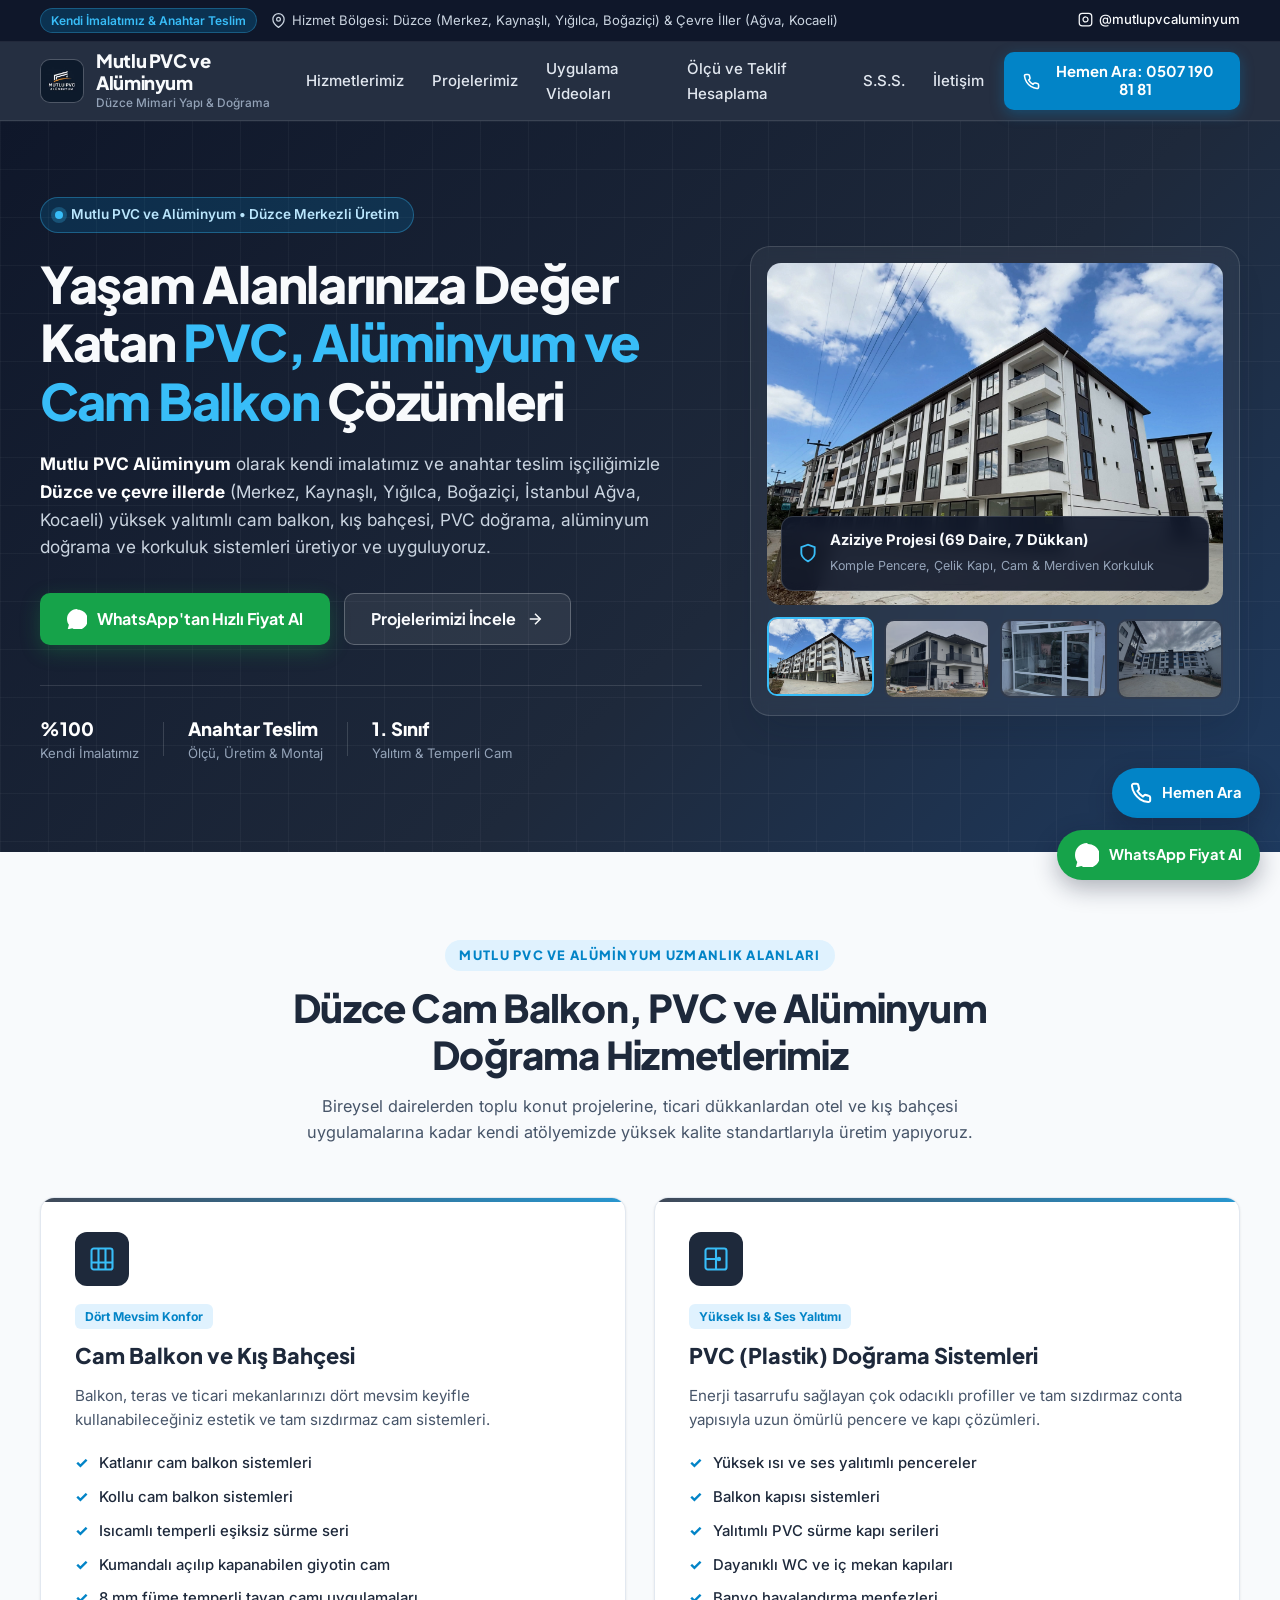
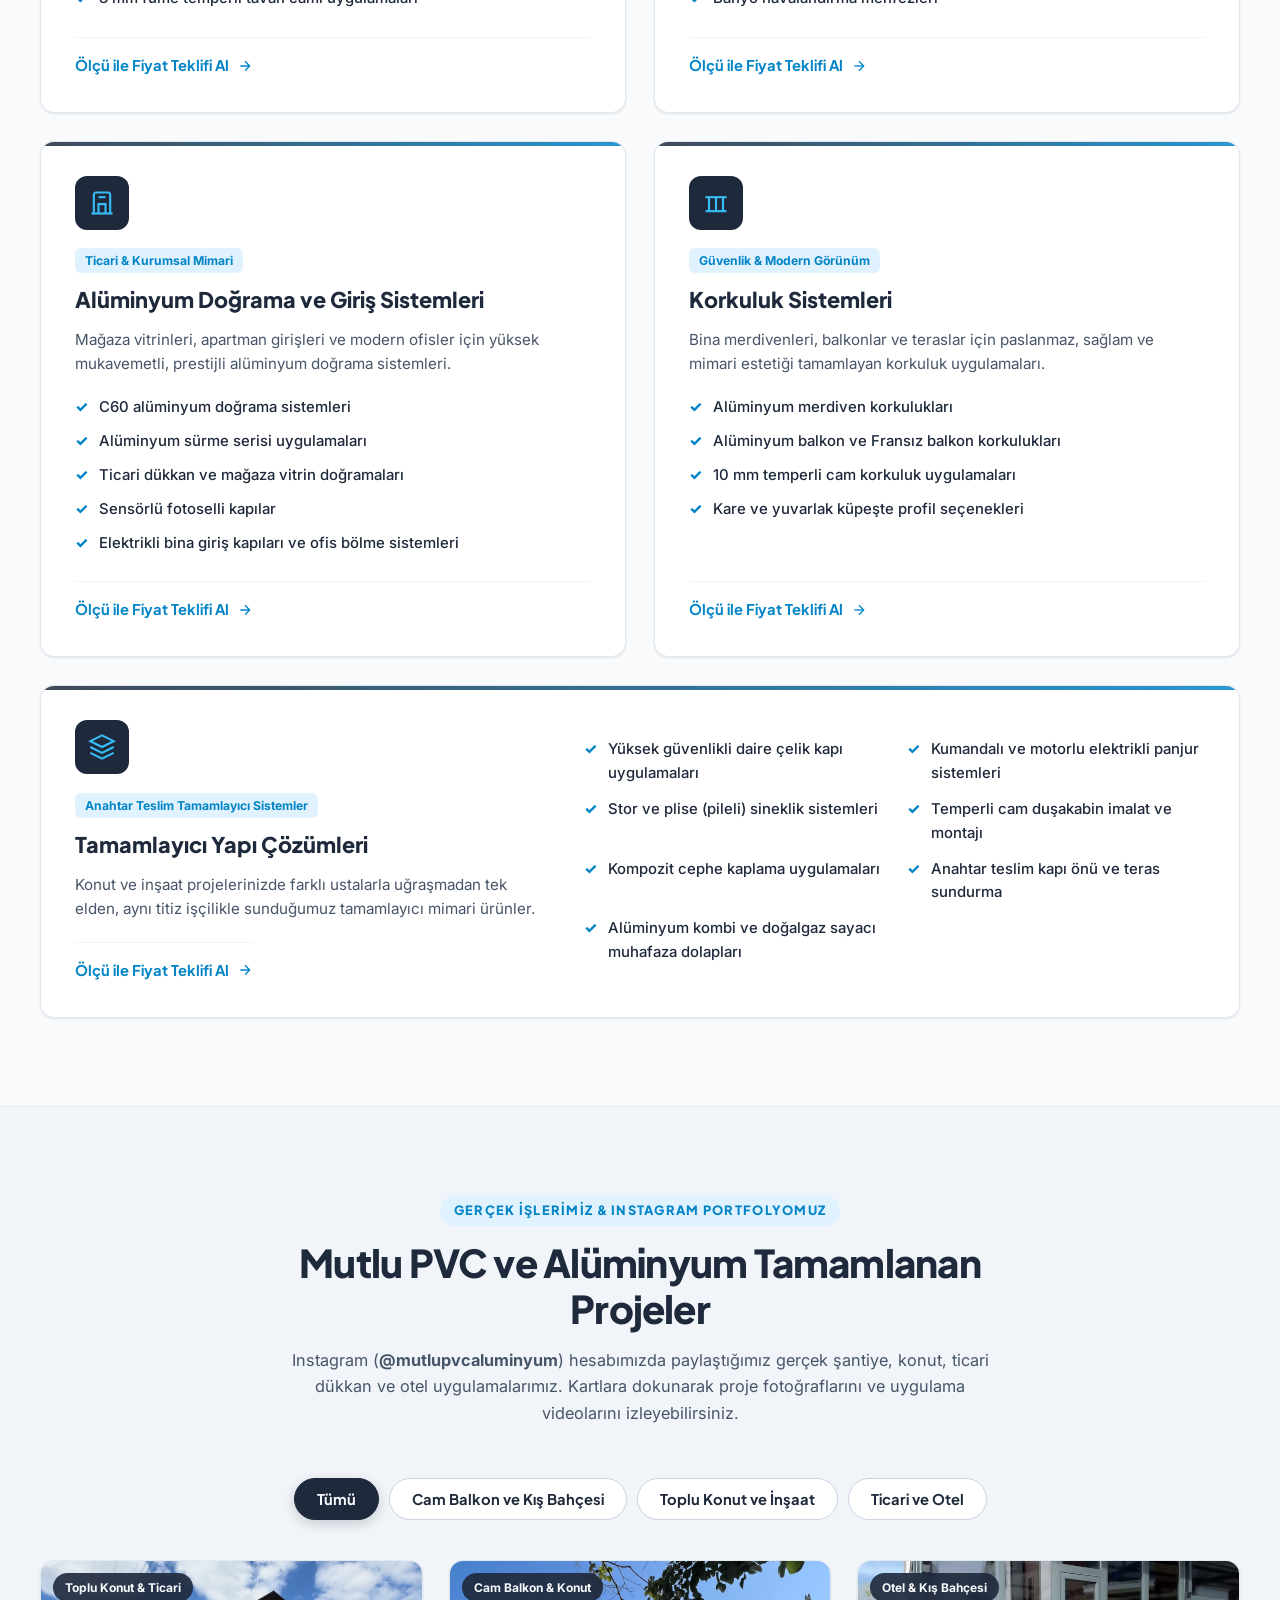
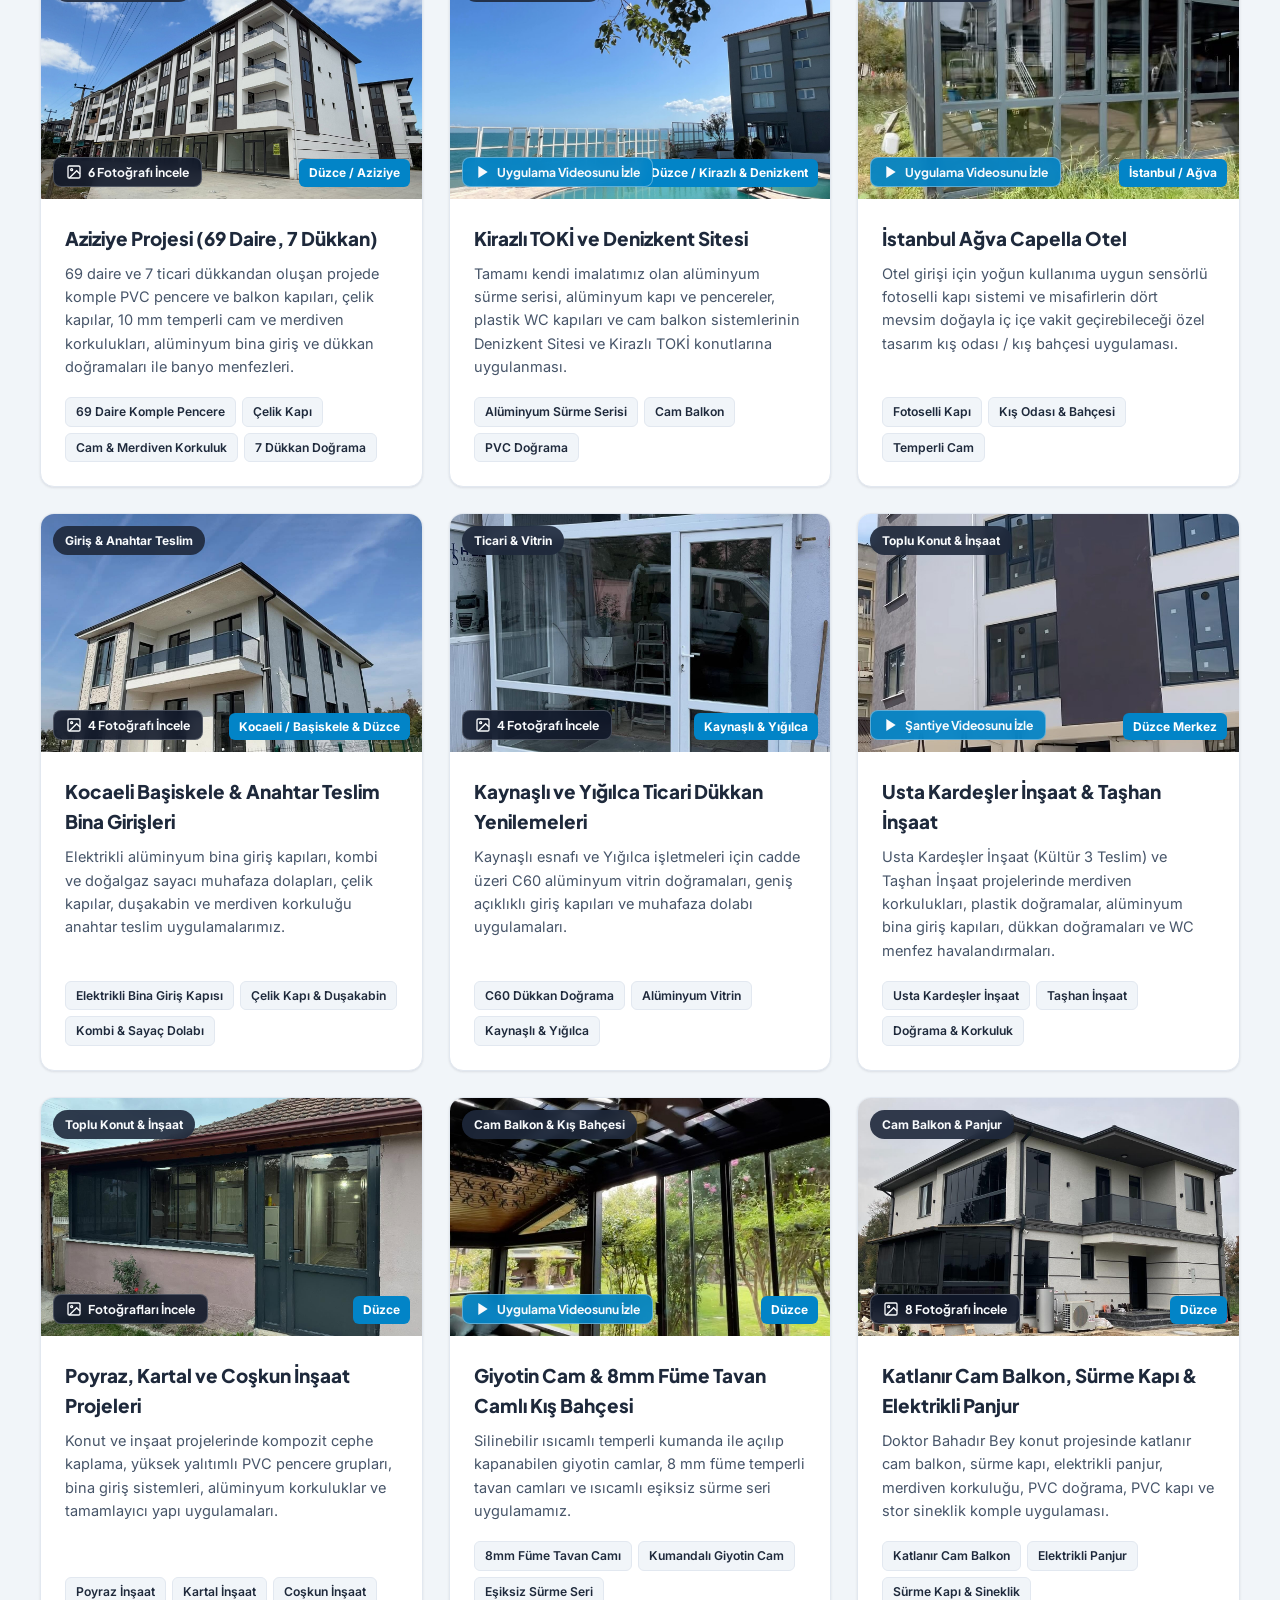
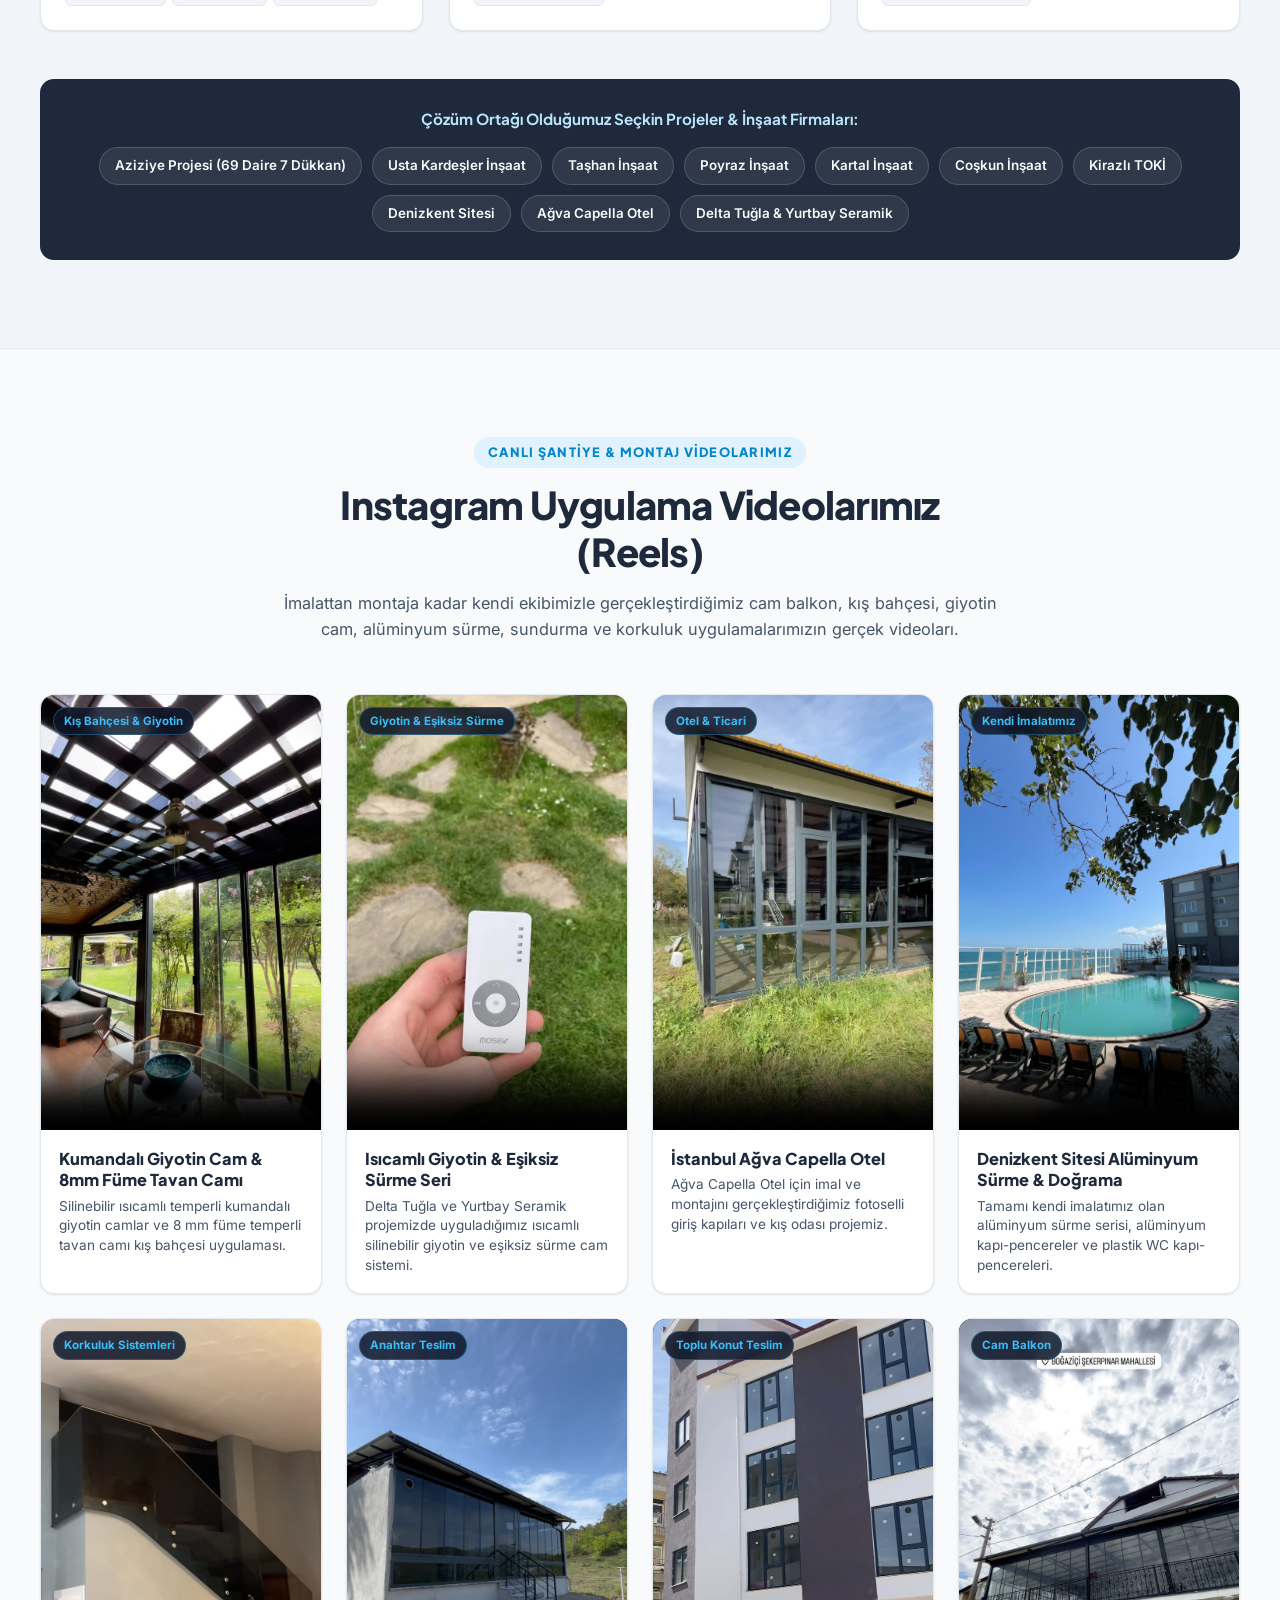
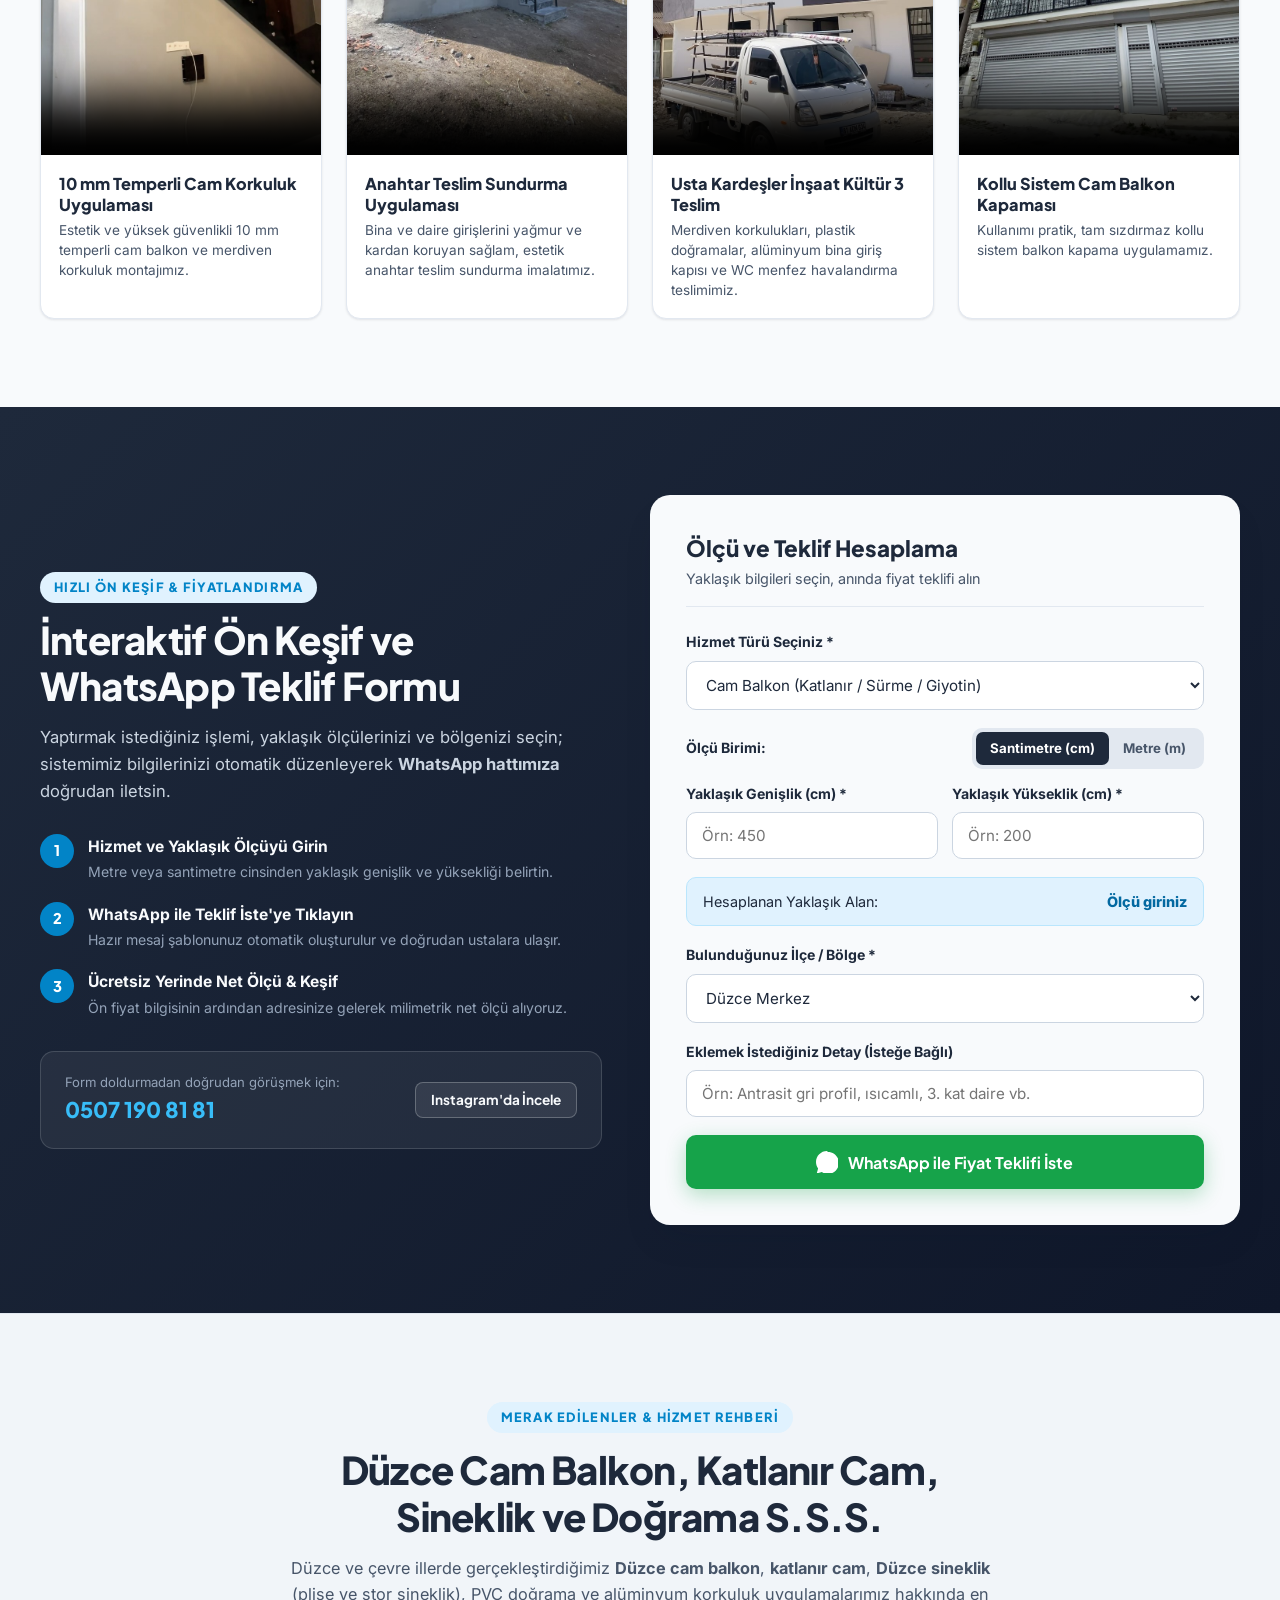
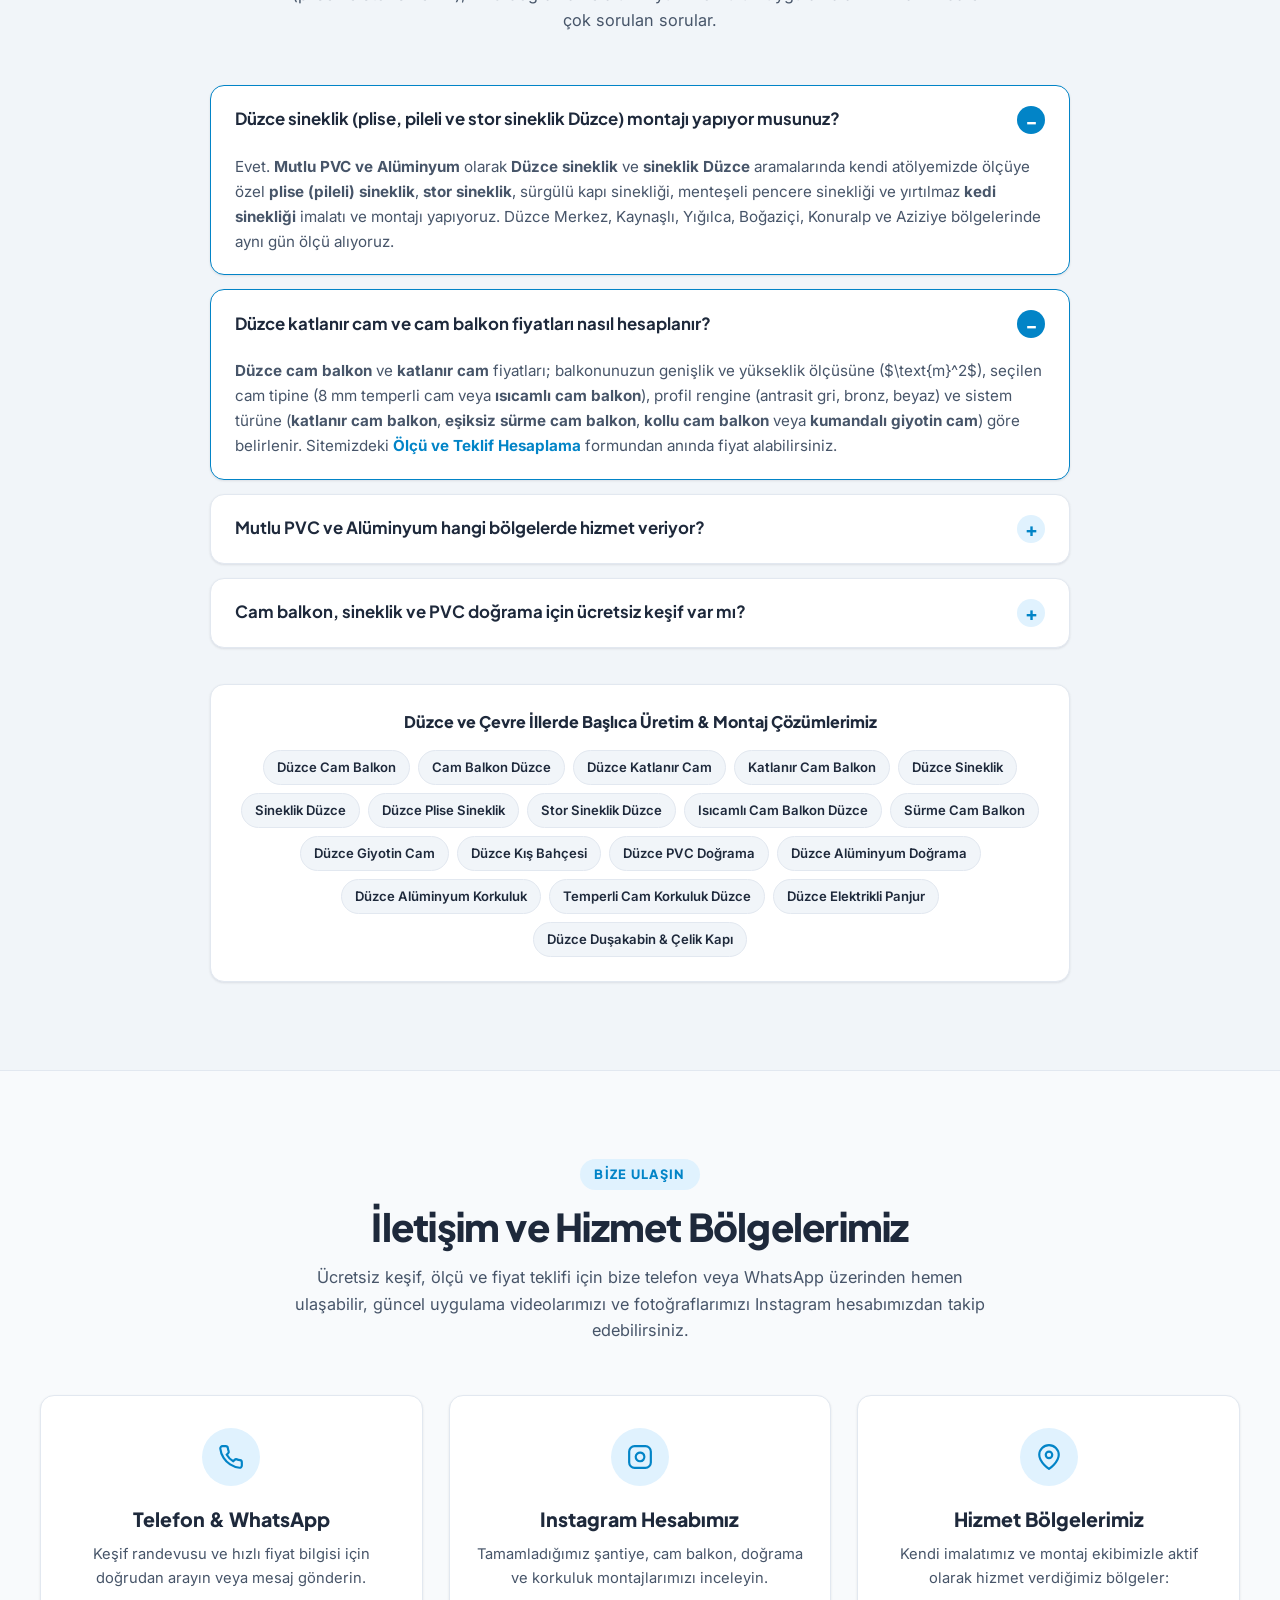
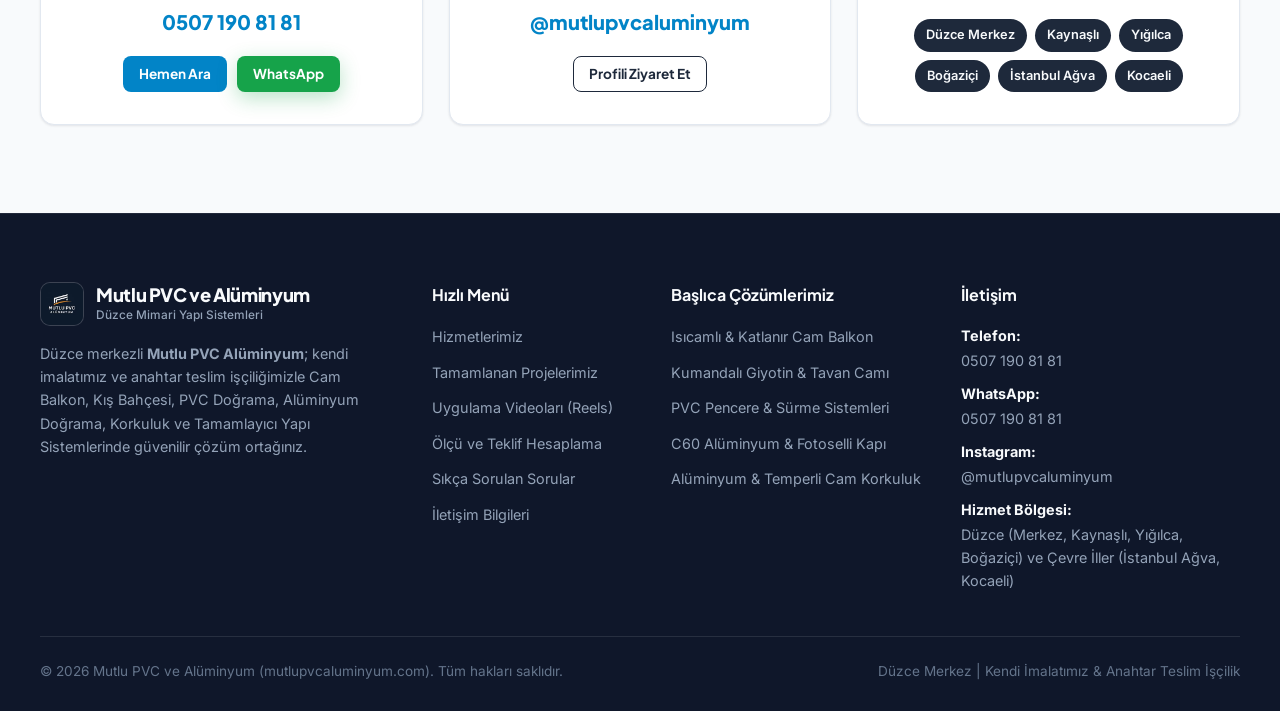
==== commit 385c2642: "Duzce sineklik, katlanir cam, cam balkon SEO kelimeleri ve Google Search Console sitemap duzeltmesi" ====
--- a/index.html
+++ b/index.html
@@ -3,11 +3,12 @@
 <head>
     <meta charset="UTF-8">
     <meta name="viewport" content="width=device-width, initial-scale=1.0, viewport-fit=cover">
-    <title>Mutlu PVC Alüminyum | Düzce Cam Balkon, PVC Doğrama ve Alüminyum Sistemleri</title>
-    <meta name="description" content="Mutlu PVC Alüminyum (Mutlu PVC ve Alüminyum) Düzce merkezli kendi imalatı ve anahtar teslim işçiliğiyle cam balkon, kış bahçesi, PVC doğrama, alüminyum doğrama, korkuluk ve çelik kapı çözümleri sunar. Tel: 0507 190 81 81">
-    <meta name="keywords" content="Mutlu PVC Alüminyum, Mutlu PVC ve Alüminyum, Düzce Mutlu PVC, Düzce PVC doğrama, Düzce cam balkon, Düzce alüminyum doğrama, kış bahçesi Düzce, giyotin cam Düzce, sürme cam balkon, alüminyum korkuluk Düzce, temperli cam korkuluk, Kaynaşlı cam balkon">
+    <title>Mutlu PVC Alüminyum | Düzce Cam Balkon, Katlanır Cam, Düzce Sineklik & PVC Doğrama</title>
+    <meta name="description" content="Mutlu PVC Alüminyum Düzce: Kendi imalatımızla Düzce cam balkon, katlanır cam, Düzce sineklik (plise ve stor sineklik Düzce), PVC doğrama, alüminyum doğrama, kış bahçesi ve korkuluk sistemleri. Ücretsiz keşif: 0507 190 81 81">
+    <meta name="keywords" content="Mutlu PVC Alüminyum, Mutlu PVC ve Alüminyum, Düzce cam balkon, cam balkon Düzce, Düzce katlanır cam, katlanır cam balkon, Düzce sineklik, sineklik Düzce, Düzce plise sineklik, stor sineklik Düzce, Düzce PVC doğrama, Düzce alüminyum doğrama, kış bahçesi Düzce, giyotin cam Düzce, alüminyum korkuluk Düzce">
     <meta name="author" content="Mutlu PVC ve Alüminyum">
     <meta name="robots" content="index, follow, max-image-preview:large, max-snippet:-1, max-video-preview:-1">
+    <meta name="googlebot" content="index, follow, max-image-preview:large, max-snippet:-1, max-video-preview:-1">
     <meta name="geo.region" content="TR-81">
     <meta name="geo.placename" content="Düzce">
     <meta name="geo.position" content="40.8438;31.1565">
@@ -23,8 +24,8 @@
     <meta property="og:locale" content="tr_TR">
     <meta property="og:site_name" content="Mutlu PVC ve Alüminyum">
     <meta property="og:url" content="https://mutlupvcaluminyum.com/">
-    <meta property="og:title" content="Mutlu PVC Alüminyum | Düzce Cam Balkon, PVC & Alüminyum Doğrama">
-    <meta property="og:description" content="Düzce merkezli Mutlu PVC ve Alüminyum: Kendi imalatımız ve anahtar teslim işçiliğimizle PVC, Alüminyum, Cam Balkon ve Kış Bahçesi sistemleri. 0507 190 81 81">
+    <meta property="og:title" content="Mutlu PVC Alüminyum | Düzce Cam Balkon, Katlanır Cam, Sineklik & PVC Doğrama">
+    <meta property="og:description" content="Düzce merkezli Mutlu PVC ve Alüminyum: Cam balkon, katlanır cam, Düzce sineklik, PVC doğrama, alüminyum ve kış bahçesi sistemleri. Tel: 0507 190 81 81">
     <meta property="og:image" content="https://mutlupvcaluminyum.com/images/aziziye-projesi.jpg">
 
     <!-- Google Fonts: Plus Jakarta Sans & Inter -->
@@ -35,7 +36,7 @@
     <!-- Stylesheet -->
     <link rel="stylesheet" href="css/style.css">
 
-    <!-- Schema.org LocalBusiness & FAQPage Structured Data for Google SEO -->
+    <!-- Schema.org LocalBusiness, OfferCatalog & FAQPage Structured Data for Google SEO -->
     <script type="application/ld+json">
     {
       "@context": "https://schema.org",
@@ -47,9 +48,10 @@
           "alternateName": [
             "Mutlu PVC Alüminyum",
             "Mutlu PVC",
-            "Düzce Mutlu PVC ve Alüminyum"
+            "Düzce Mutlu PVC ve Alüminyum",
+            "Düzce Cam Balkon ve Sineklik - Mutlu PVC"
           ],
-          "description": "Düzce merkezli Mutlu PVC ve Alüminyum; kendi imalatımız ve anahtar teslim işçiliğimizle Cam Balkon, Kış Bahçesi, PVC Doğrama, Alüminyum Doğrama, Korkuluk ve Tamamlayıcı Yapı Çözümleri sunar.",
+          "description": "Düzce merkezli Mutlu PVC ve Alüminyum; kendi imalatımız ve anahtar teslim işçiliğimizle Düzce cam balkon, katlanır cam, Düzce sineklik (plise ve stor sineklik), kış bahçesi, PVC doğrama, alüminyum doğrama ve korkuluk çözümleri sunar.",
           "telephone": "+905071908181",
           "url": "https://mutlupvcaluminyum.com/",
           "logo": "https://mutlupvcaluminyum.com/images/logo.jpg",
@@ -80,9 +82,58 @@
             "Boğaziçi",
             "Aziziye",
             "Konuralp",
+            "Gölyaka",
+            "Çilimli",
+            "Akçakoca",
             "İstanbul Ağva",
             "Kocaeli Başiskele"
           ],
+          "hasOfferCatalog": {
+            "@type": "OfferCatalog",
+            "name": "Düzce Cam Balkon, Katlanır Cam, Sineklik ve Doğrama Hizmetleri",
+            "itemListElement": [
+              {
+                "@type": "Offer",
+                "itemOffered": {
+                  "@type": "Service",
+                  "name": "Düzce Cam Balkon ve Katlanır Cam Sistemleri",
+                  "description": "Düzce katlanır cam balkon, ısıcamlı cam balkon, eşiksiz sürme cam balkon ve kollu cam balkon imalat ve montajı."
+                }
+              },
+              {
+                "@type": "Offer",
+                "itemOffered": {
+                  "@type": "Service",
+                  "name": "Düzce Sineklik Sistemleri (Plise, Pileli ve Stor Sineklik Düzce)",
+                  "description": "Düzce sineklik imalatı; plise (pileli) sineklik, stor sineklik, menteşeli pencere ve kapı sinekliği, kedi sinekliği."
+                }
+              },
+              {
+                "@type": "Offer",
+                "itemOffered": {
+                  "@type": "Service",
+                  "name": "Düzce PVC Doğrama ve Pencere Kapı Sistemleri",
+                  "description": "Yüksek ısı ve ses yalıtımlı PVC pencere, balkon kapısı, sürme kapı ve WC kapı doğrama sistemleri."
+                }
+              },
+              {
+                "@type": "Offer",
+                "itemOffered": {
+                  "@type": "Service",
+                  "name": "Düzce Kış Bahçesi, Kumandalı Giyotin Cam ve 8mm Füme Tavan Camı",
+                  "description": "Motorlu kumandalı giyotin cam ve 8 mm füme temperli tavan camlı kış bahçesi uygulamaları."
+                }
+              },
+              {
+                "@type": "Offer",
+                "itemOffered": {
+                  "@type": "Service",
+                  "name": "Düzce Alüminyum Doğrama ve Temperli Cam Korkuluk",
+                  "description": "C60 alüminyum vitrin doğrama, fotoselli kapı, elektrikli bina giriş kapısı, alüminyum merdiven ve 10 mm temperli cam korkuluk."
+                }
+              }
+            ]
+          },
           "openingHoursSpecification": [
             {
               "@type": "OpeningHoursSpecification",
@@ -117,6 +168,22 @@
           "mainEntity": [
             {
               "@type": "Question",
+              "name": "Düzce sineklik ve plise sineklik montajı yapıyor musunuz?",
+              "acceptedAnswer": {
+                "@type": "Answer",
+                "text": "Evet. Mutlu PVC ve Alüminyum olarak Düzce Merkez ve tüm ilçelerinde kendi imalatımız olan plise (pileli) sineklik, stor sineklik, sürgülü sineklik, menteşeli pencere/kapı sinekliği ve yırtılmaz kedi sinekliği ölçü ve montaj hizmeti sunuyoruz."
+              }
+            },
+            {
+              "@type": "Question",
+              "name": "Düzce katlanır cam ve cam balkon fiyatları nasıl hesaplanır?",
+              "acceptedAnswer": {
+                "@type": "Answer",
+                "text": "Düzce cam balkon ve katlanır cam fiyatları; balkonunuzun genişlik ve yükseklik ölçüsüne (m²), seçilen cam tipine (8 mm temperli tek cam veya ısıcamlı cam balkon), profil rengine (antrasit gri, bronz, beyaz) ve sistem türüne (katlanır, eşiksiz sürme veya kumandalı giyotin) göre hesaplanır. Sitemizdeki formdan anında WhatsApp teklifi alabilirsiniz."
+              }
+            },
+            {
+              "@type": "Question",
               "name": "Mutlu PVC ve Alüminyum hangi bölgelerde hizmet veriyor?",
               "acceptedAnswer": {
                 "@type": "Answer",
@@ -125,18 +192,10 @@
             },
             {
               "@type": "Question",
-              "name": "Cam balkon ve PVC doğrama için ücretsiz keşif ve ölçü hizmetiniz var mı?",
+              "name": "Cam balkon, sineklik ve PVC doğrama için ücretsiz keşif var mı?",
               "acceptedAnswer": {
                 "@type": "Answer",
                 "text": "Evet. Web sitemizdeki Ölçü ve Teklif Hesaplama formundan veya 0507 190 81 81 WhatsApp hattımızdan yaklaşık ölçülerinizi ileterek hızlı ön fiyat alabilir, ardından adresinizde ücretsiz net ölçü ve keşif hizmetimizden yararlanabilirsiniz."
-              }
-            },
-            {
-              "@type": "Question",
-              "name": "Hangi cam balkon, doğrama ve korkuluk sistemlerini üretiyorsunuz?",
-              "acceptedAnswer": {
-                "@type": "Answer",
-                "text": "Katlanır cam balkon, kollu cam balkon, ısıcamlı temperli eşiksiz sürme seri, kumandalı giyotin cam, 8 mm füme temperli tavan camı (kış bahçesi), yüksek yalıtımlı PVC pencere ve kapı sistemleri, C60 alüminyum doğrama, fotoselli kapı, elektrikli bina giriş kapısı, 10 mm temperli cam korkuluk, alüminyum merdiven korkuluğu, çelik kapı, elektrikli panjur, duşakabin ve plise sineklik üretimi ve montajı yapıyoruz."
               }
             }
           ]
@@ -953,19 +1012,33 @@
             </div>
         </section>
 
-        <!-- Sıkça Sorulan Sorular (SEO & Müşteri Bilgilendirme Bölümü) -->
+        <!-- Sıkça Sorulan Sorular & Bölgesel Hizmet Rehberi (SEO) -->
         <section class="section faq-section" id="sss">
             <div class="container">
                 <div class="section-header">
-                    <span class="section-eyebrow">MERAK EDİLENLER</span>
-                    <h2 class="section-title">Mutlu PVC ve Alüminyum — Sıkça Sorulan Sorular</h2>
+                    <span class="section-eyebrow">MERAK EDİLENLER & HİZMET REHBERİ</span>
+                    <h2 class="section-title">Düzce Cam Balkon, Katlanır Cam, Sineklik ve Doğrama S.S.S.</h2>
                     <p class="section-desc">
-                        Düzce ve çevre illerde gerçekleştirdiğimiz cam balkon, PVC doğrama, alüminyum ve korkuluk uygulamalarımız hakkında en çok sorulan sorular.
+                        Düzce ve çevre illerde gerçekleştirdiğimiz <strong>Düzce cam balkon</strong>, <strong>katlanır cam</strong>, <strong>Düzce sineklik</strong> (plise ve stor sineklik), PVC doğrama ve alüminyum korkuluk uygulamalarımız hakkında en çok sorulan sorular.
                     </p>
                 </div>
 
                 <div class="faq-list">
                     <details class="faq-item" open>
+                        <summary class="faq-question">Düzce sineklik (plise, pileli ve stor sineklik Düzce) montajı yapıyor musunuz?</summary>
+                        <div class="faq-answer">
+                            <p>Evet. <strong>Mutlu PVC ve Alüminyum</strong> olarak <strong>Düzce sineklik</strong> ve <strong>sineklik Düzce</strong> aramalarında kendi atölyemizde ölçüye özel <strong>plise (pileli) sineklik</strong>, <strong>stor sineklik</strong>, sürgülü kapı sinekliği, menteşeli pencere sinekliği ve yırtılmaz <strong>kedi sinekliği</strong> imalatı ve montajı yapıyoruz. Düzce Merkez, Kaynaşlı, Yığılca, Boğaziçi, Konuralp ve Aziziye bölgelerinde aynı gün ölçü alıyoruz.</p>
+                        </div>
+                    </details>
+
+                    <details class="faq-item" open>
+                        <summary class="faq-question">Düzce katlanır cam ve cam balkon fiyatları nasıl hesaplanır?</summary>
+                        <div class="faq-answer">
+                            <p><strong>Düzce cam balkon</strong> ve <strong>katlanır cam</strong> fiyatları; balkonunuzun genişlik ve yükseklik ölçüsüne ($\text{m}^2$), seçilen cam tipine (8 mm temperli cam veya <strong>ısıcamlı cam balkon</strong>), profil rengine (antrasit gri, bronz, beyaz) ve sistem türüne (<strong>katlanır cam balkon</strong>, <strong>eşiksiz sürme cam balkon</strong>, <strong>kollu cam balkon</strong> veya <strong>kumandalı giyotin cam</strong>) göre belirlenir. Sitemizdeki <a href="#teklif-hesaplama"><strong>Ölçü ve Teklif Hesaplama</strong></a> formundan anında fiyat alabilirsiniz.</p>
+                        </div>
+                    </details>
+
+                    <details class="faq-item">
                         <summary class="faq-question">Mutlu PVC ve Alüminyum hangi bölgelerde hizmet veriyor?</summary>
                         <div class="faq-answer">
                             <p><strong>Mutlu PVC ve Alüminyum</strong> olarak Düzce Merkez başta olmak üzere Kaynaşlı, Yığılca, Boğaziçi, Aziziye, Konuralp, Gölyaka, Çilimli, Akçakoca ve tüm Düzce ilçeleri ile İstanbul Ağva ve Kocaeli (Başiskele, İzmit) gibi çevre illerde kendi imalatımız ve profesyonel montaj ekibimizle hizmet veriyoruz.</p>
@@ -973,18 +1046,36 @@
                     </details>
 
                     <details class="faq-item">
-                        <summary class="faq-question">Cam balkon ve PVC doğrama için ücretsiz keşif ve ölçü hizmetiniz var mı?</summary>
+                        <summary class="faq-question">Cam balkon, sineklik ve PVC doğrama için ücretsiz keşif var mı?</summary>
                         <div class="faq-answer">
                             <p>Evet. Web sitemizdeki <a href="#teklif-hesaplama"><strong>Ölçü ve Teklif Hesaplama</strong></a> formundan veya <strong>0507 190 81 81</strong> WhatsApp hattımızdan yaklaşık ölçülerinizi ileterek hızlı ön fiyat alabilir, ardından adresinizde <strong>ücretsiz net ölçü ve yerinde keşif</strong> hizmetimizden yararlanabilirsiniz.</p>
                         </div>
                     </details>
-
-                    <details class="faq-item">
-                        <summary class="faq-question">Hangi cam balkon, doğrama ve korkuluk sistemlerini üretiyorsunuz?</summary>
-                        <div class="faq-answer">
-                            <p>Katlanır cam balkon, kollu cam balkon, ısıcamlı temperli eşiksiz sürme seri, kumandalı açılıp kapanabilen giyotin cam, 8 mm füme temperli tavan camı (kış bahçesi), yüksek ısı ve ses yalıtımlı PVC pencere ve kapı sistemleri, C60 alüminyum doğrama, fotoselli kapı, elektrikli bina giriş kapısı, 10 mm temperli cam korkuluk, alüminyum merdiven korkuluğu, çelik kapı, elektrikli panjur, duşakabin ve plise sineklik üretimi ve anahtar teslim montajı yapıyoruz.</p>
-                        </div>
-                    </details>
+                </div>
+
+                <!-- SEO Hizmet ve Anahtar Kelime Kutuları -->
+                <div class="seo-keywords-box">
+                    <h3 class="seo-keywords-title">Düzce ve Çevre İllerde Başlıca Üretim & Montaj Çözümlerimiz</h3>
+                    <div class="seo-tags-cloud">
+                        <a href="#teklif-hesaplama" class="seo-tag">Düzce Cam Balkon</a>
+                        <a href="#teklif-hesaplama" class="seo-tag">Cam Balkon Düzce</a>
+                        <a href="#teklif-hesaplama" class="seo-tag">Düzce Katlanır Cam</a>
+                        <a href="#teklif-hesaplama" class="seo-tag">Katlanır Cam Balkon</a>
+                        <a href="#teklif-hesaplama" class="seo-tag">Düzce Sineklik</a>
+                        <a href="#teklif-hesaplama" class="seo-tag">Sineklik Düzce</a>
+                        <a href="#teklif-hesaplama" class="seo-tag">Düzce Plise Sineklik</a>
+                        <a href="#teklif-hesaplama" class="seo-tag">Stor Sineklik Düzce</a>
+                        <a href="#teklif-hesaplama" class="seo-tag">Isıcamlı Cam Balkon Düzce</a>
+                        <a href="#teklif-hesaplama" class="seo-tag">Sürme Cam Balkon</a>
+                        <a href="#teklif-hesaplama" class="seo-tag">Düzce Giyotin Cam</a>
+                        <a href="#teklif-hesaplama" class="seo-tag">Düzce Kış Bahçesi</a>
+                        <a href="#teklif-hesaplama" class="seo-tag">Düzce PVC Doğrama</a>
+                        <a href="#teklif-hesaplama" class="seo-tag">Düzce Alüminyum Doğrama</a>
+                        <a href="#teklif-hesaplama" class="seo-tag">Düzce Alüminyum Korkuluk</a>
+                        <a href="#teklif-hesaplama" class="seo-tag">Temperli Cam Korkuluk Düzce</a>
+                        <a href="#teklif-hesaplama" class="seo-tag">Düzce Elektrikli Panjur</a>
+                        <a href="#teklif-hesaplama" class="seo-tag">Düzce Duşakabin & Çelik Kapı</a>
+                    </div>
                 </div>
             </div>
         </section>
--- a/css/style.css
+++ b/css/style.css
@@ -2005,3 +2005,48 @@
         font-size: 0.9rem;
     }
 }
+
+
+/* SEO Anahtar Kelime Bulutu Stilleri */
+.seo-keywords-box {
+    max-width: 860px;
+    margin: 36px auto 0;
+    background-color: var(--color-white);
+    border: 1px solid var(--color-silver-border);
+    border-radius: var(--radius-md);
+    padding: 24px;
+    text-align: center;
+    box-shadow: var(--shadow-sm);
+}
+
+.seo-keywords-title {
+    font-family: var(--font-heading);
+    font-size: 1rem;
+    font-weight: 800;
+    color: var(--color-anthracite);
+    margin-bottom: 16px;
+}
+
+.seo-tags-cloud {
+    display: flex;
+    flex-wrap: wrap;
+    justify-content: center;
+    gap: 8px;
+}
+
+.seo-tag {
+    background-color: var(--color-silver-muted);
+    color: var(--color-anthracite);
+    border: 1px solid var(--color-silver-border);
+    font-size: 0.82rem;
+    font-weight: 600;
+    padding: 6px 13px;
+    border-radius: 99px;
+    transition: var(--transition);
+}
+
+.seo-tag:hover {
+    background-color: var(--color-blue);
+    color: var(--color-white);
+    border-color: var(--color-blue);
+}
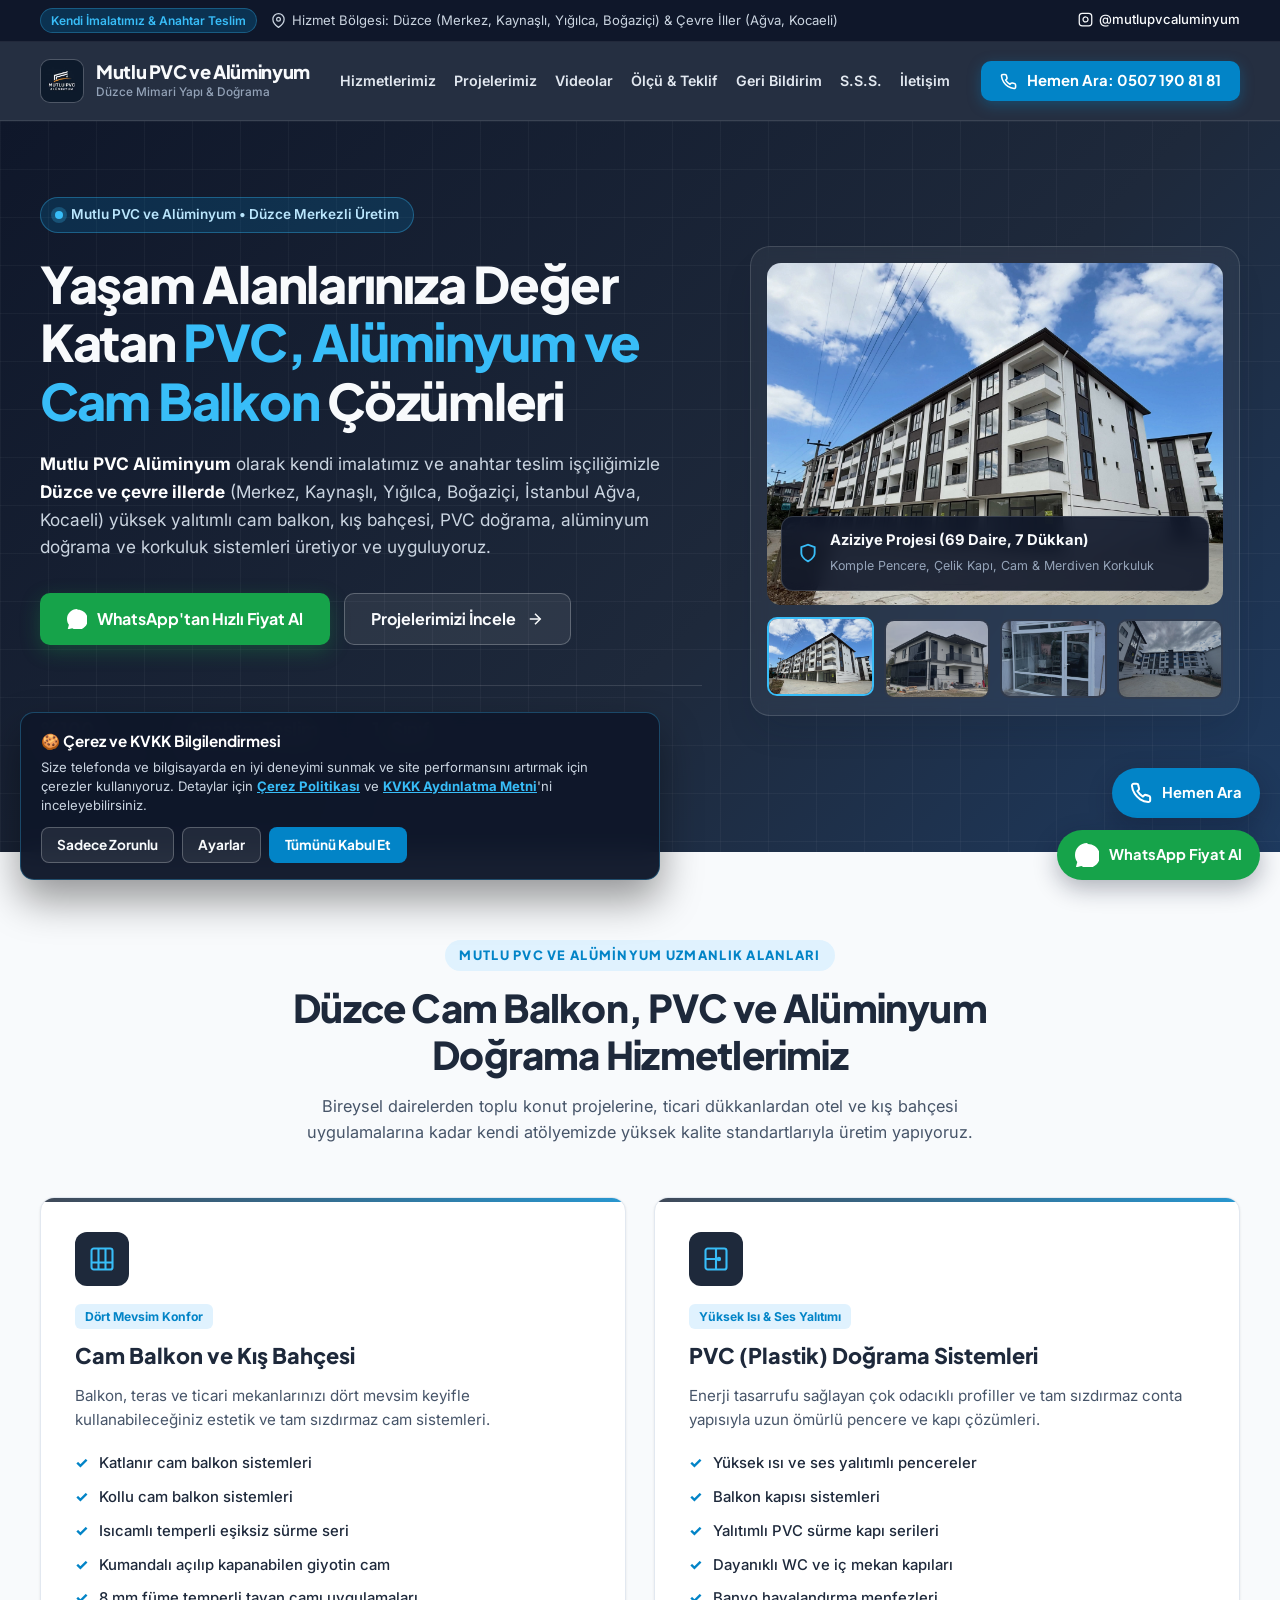
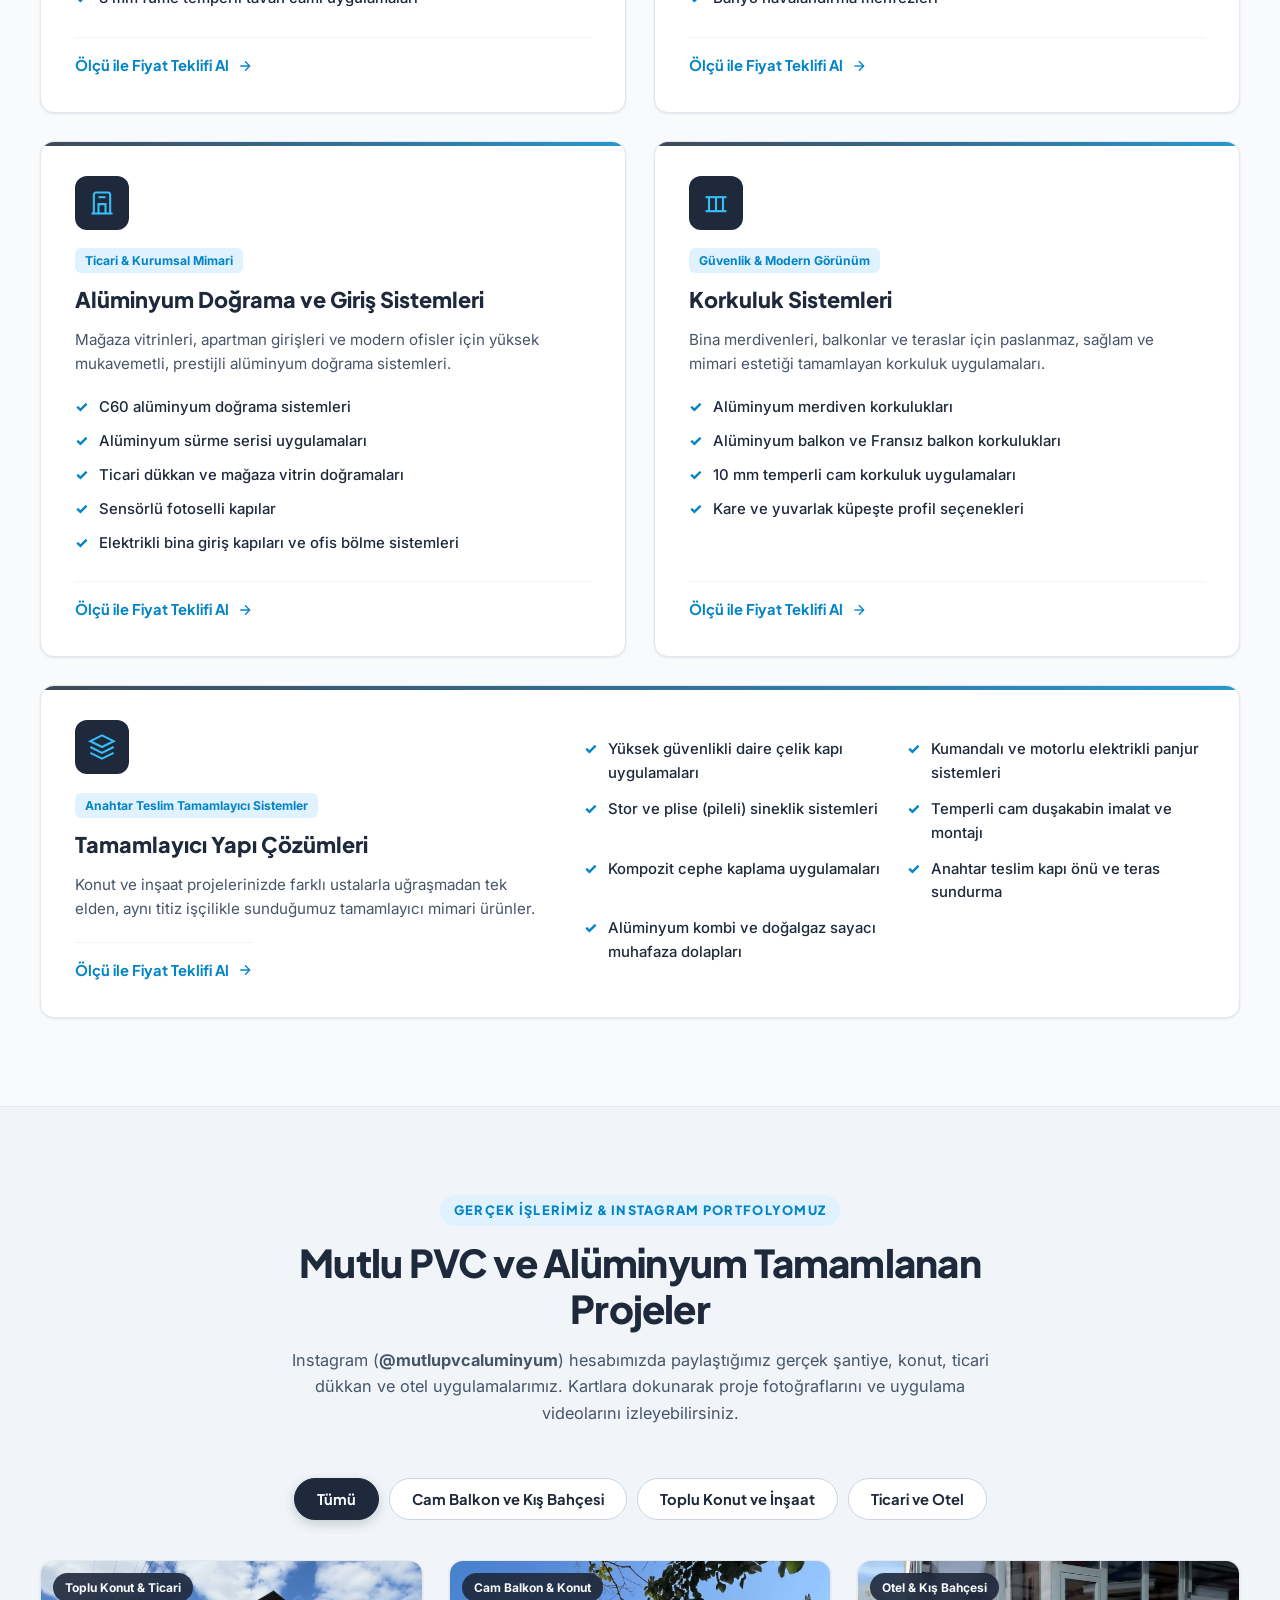
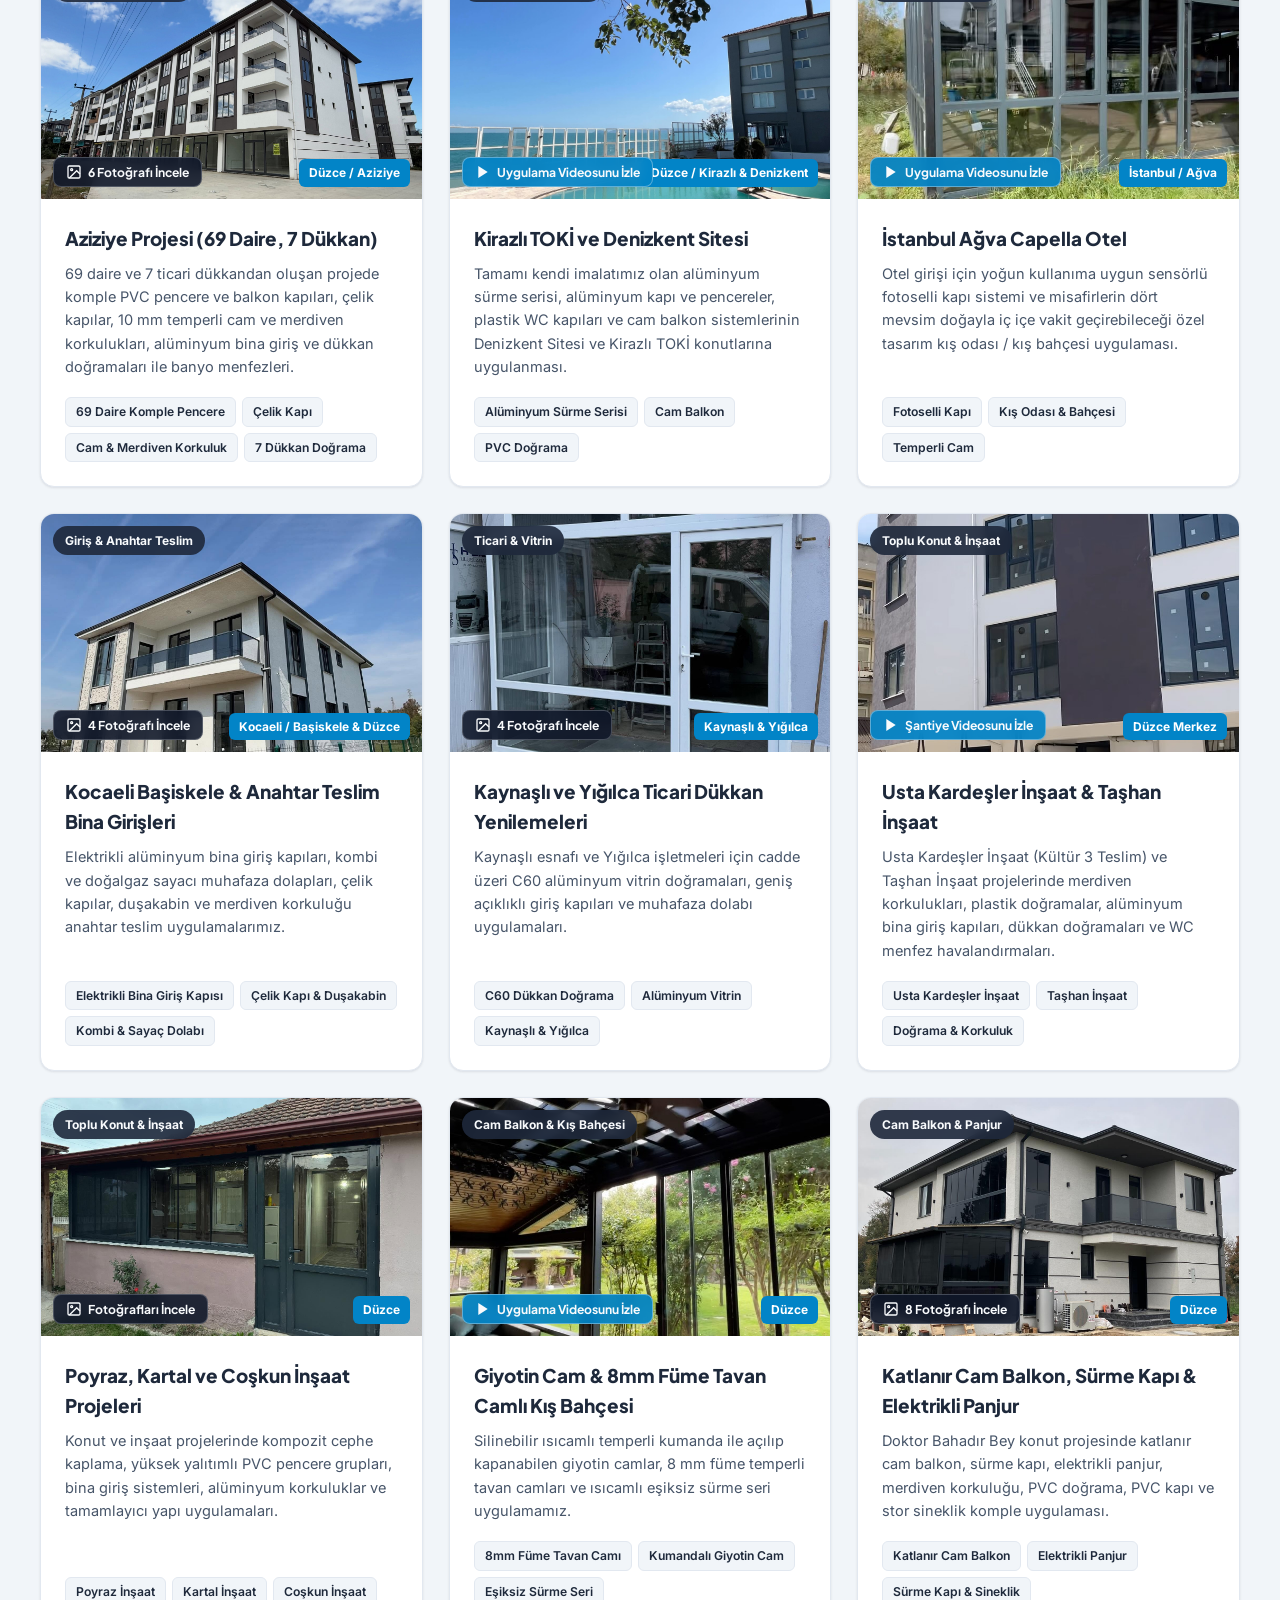
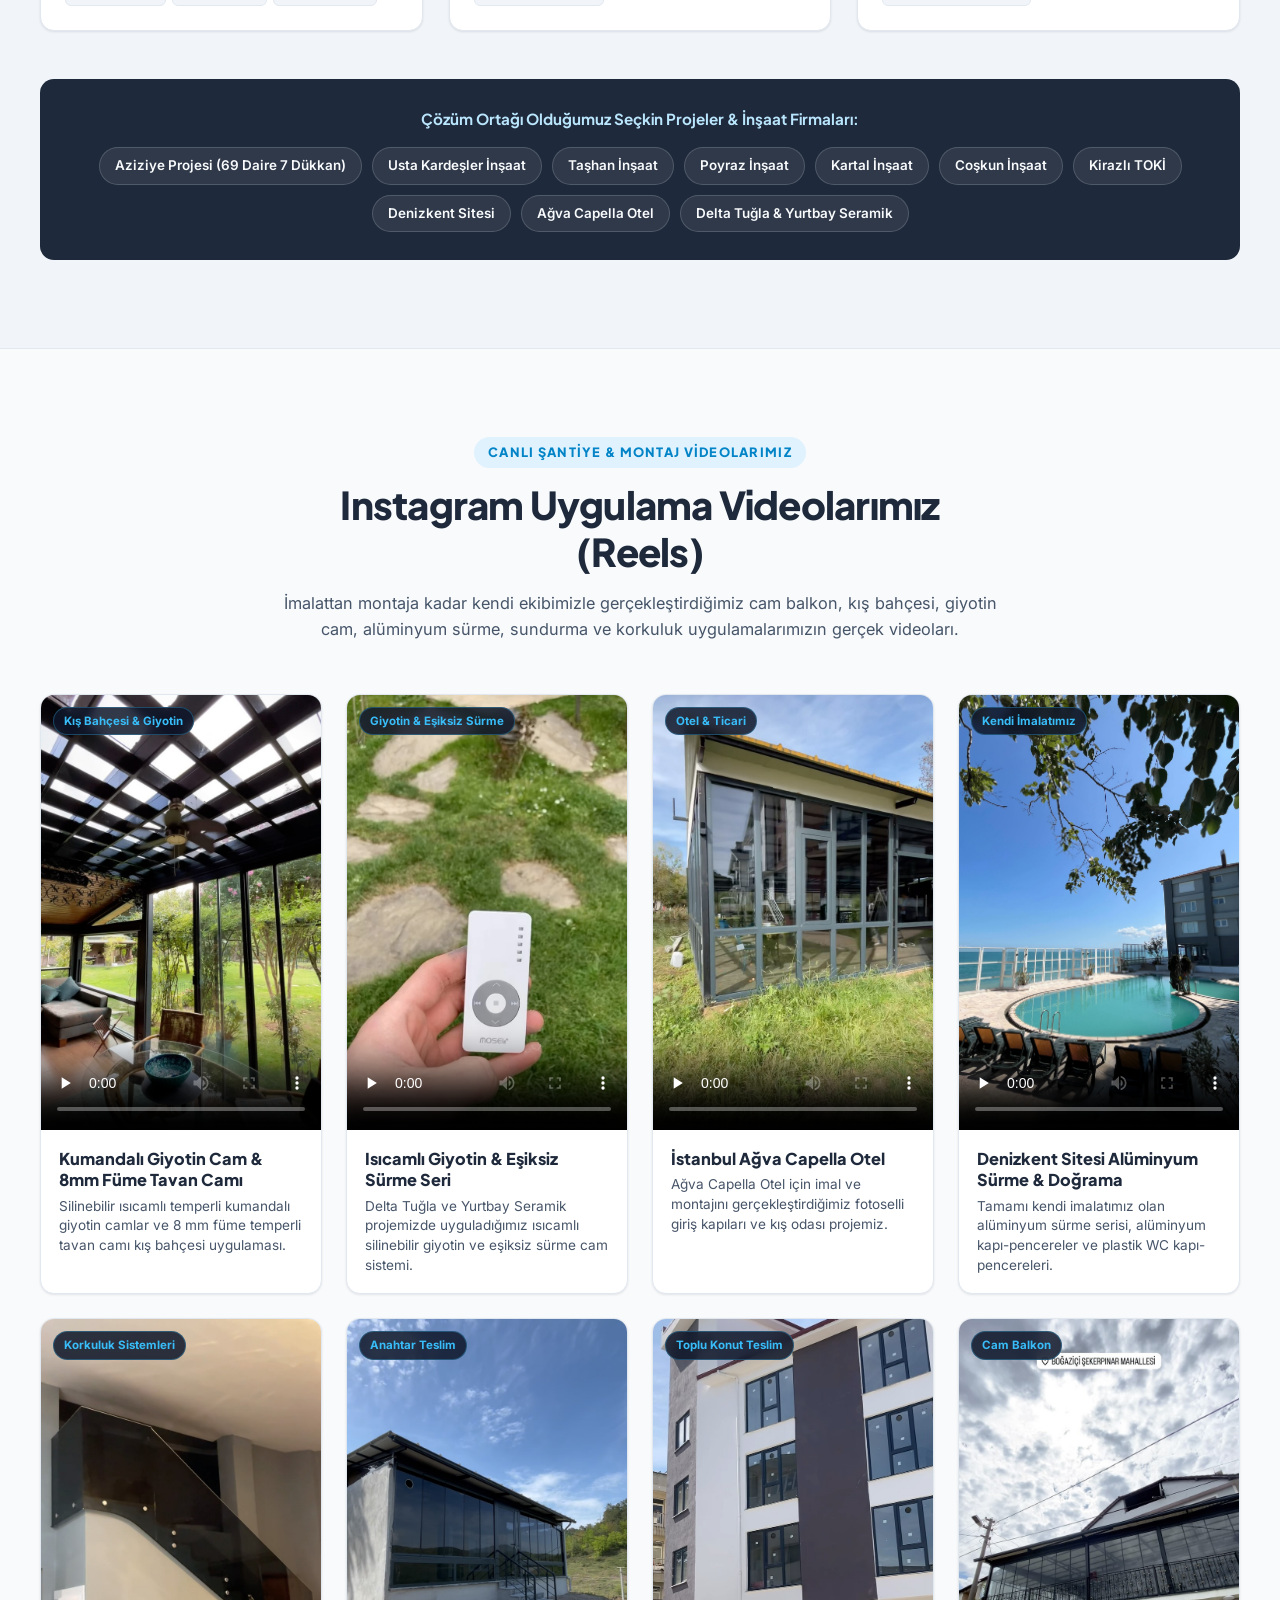
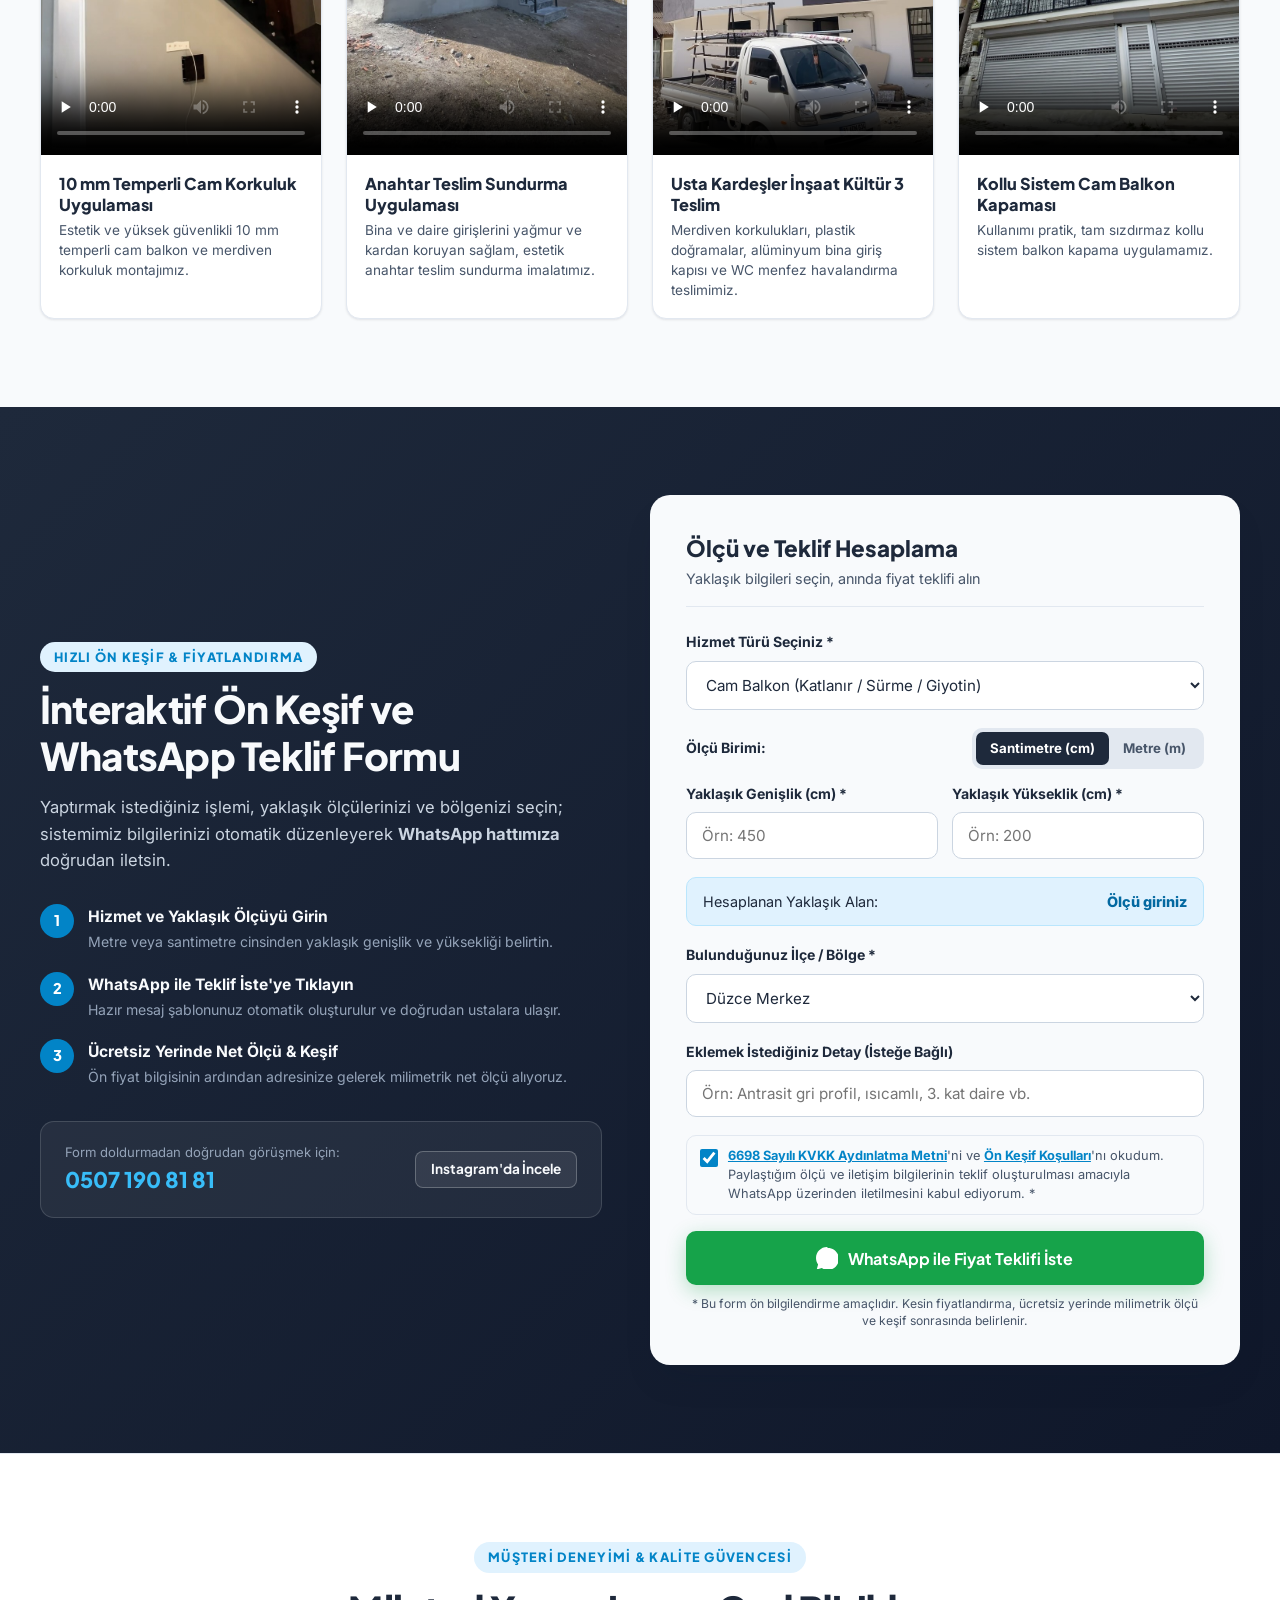
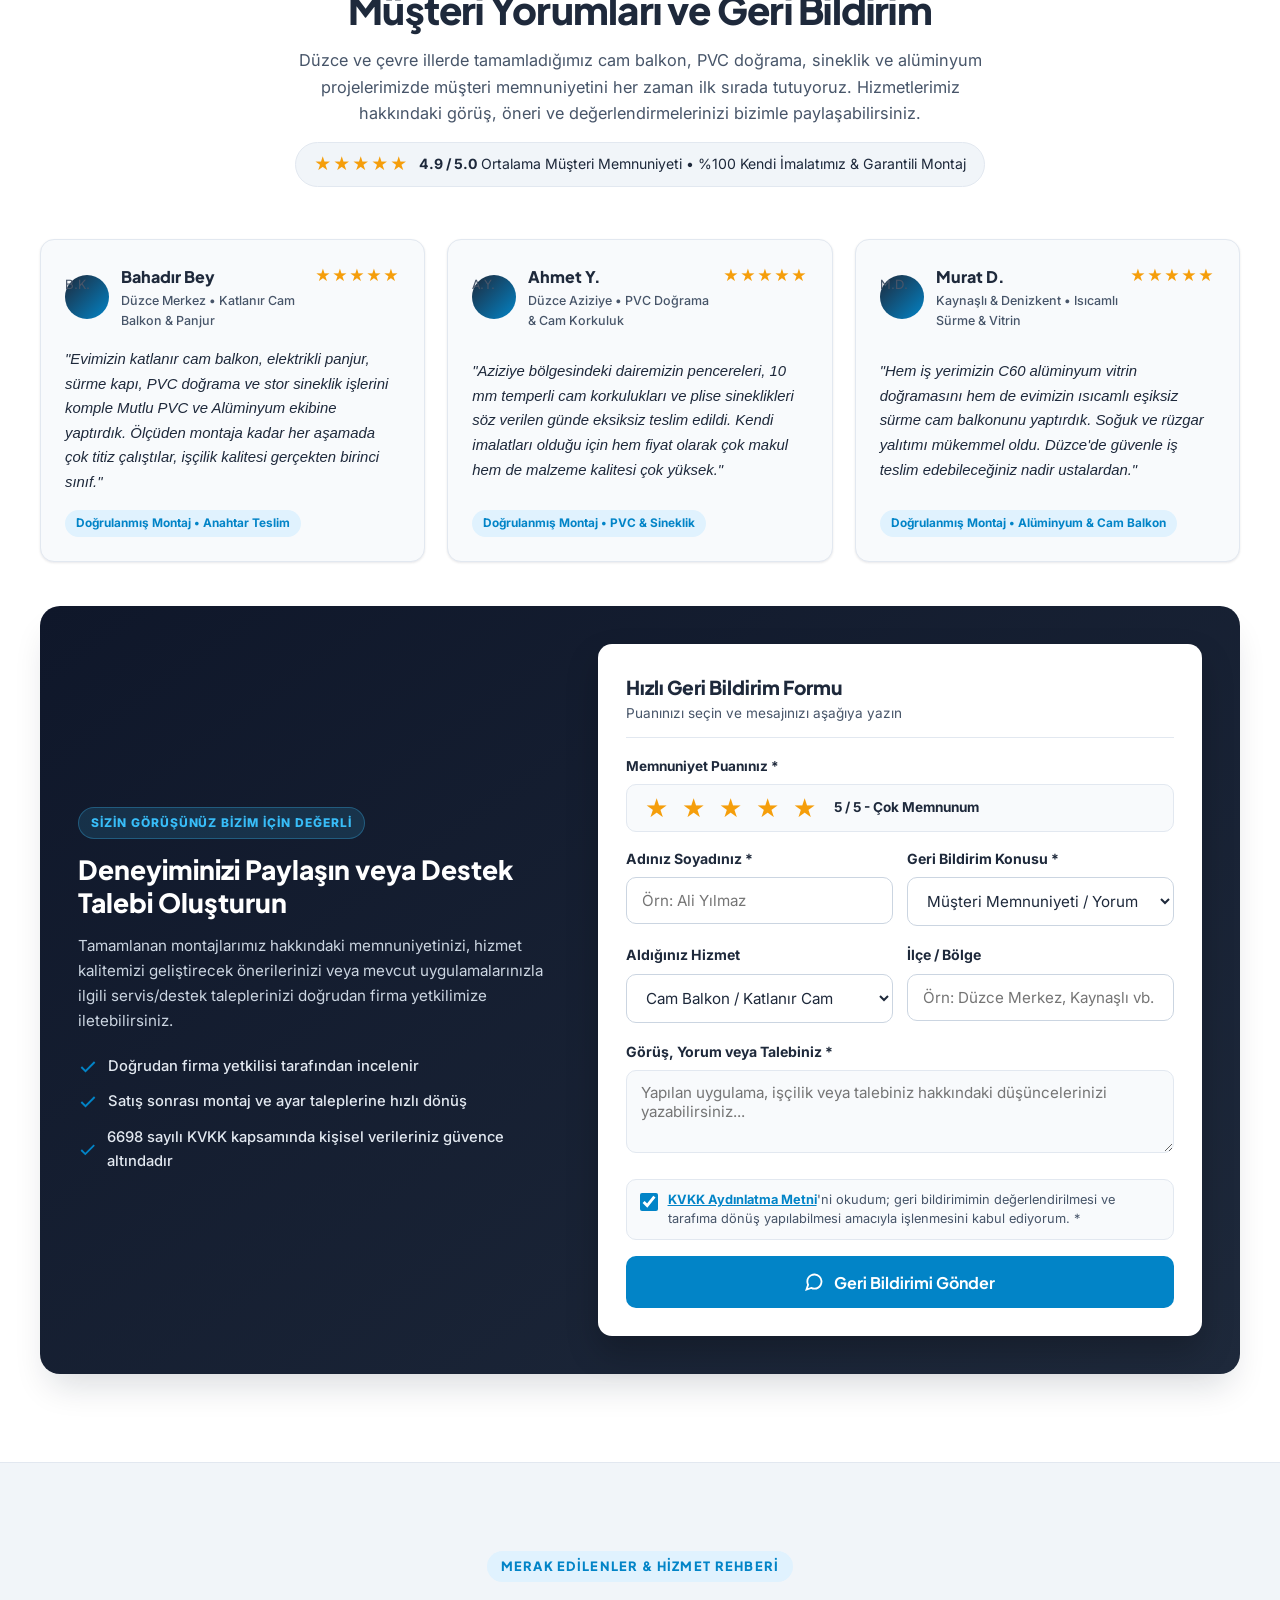
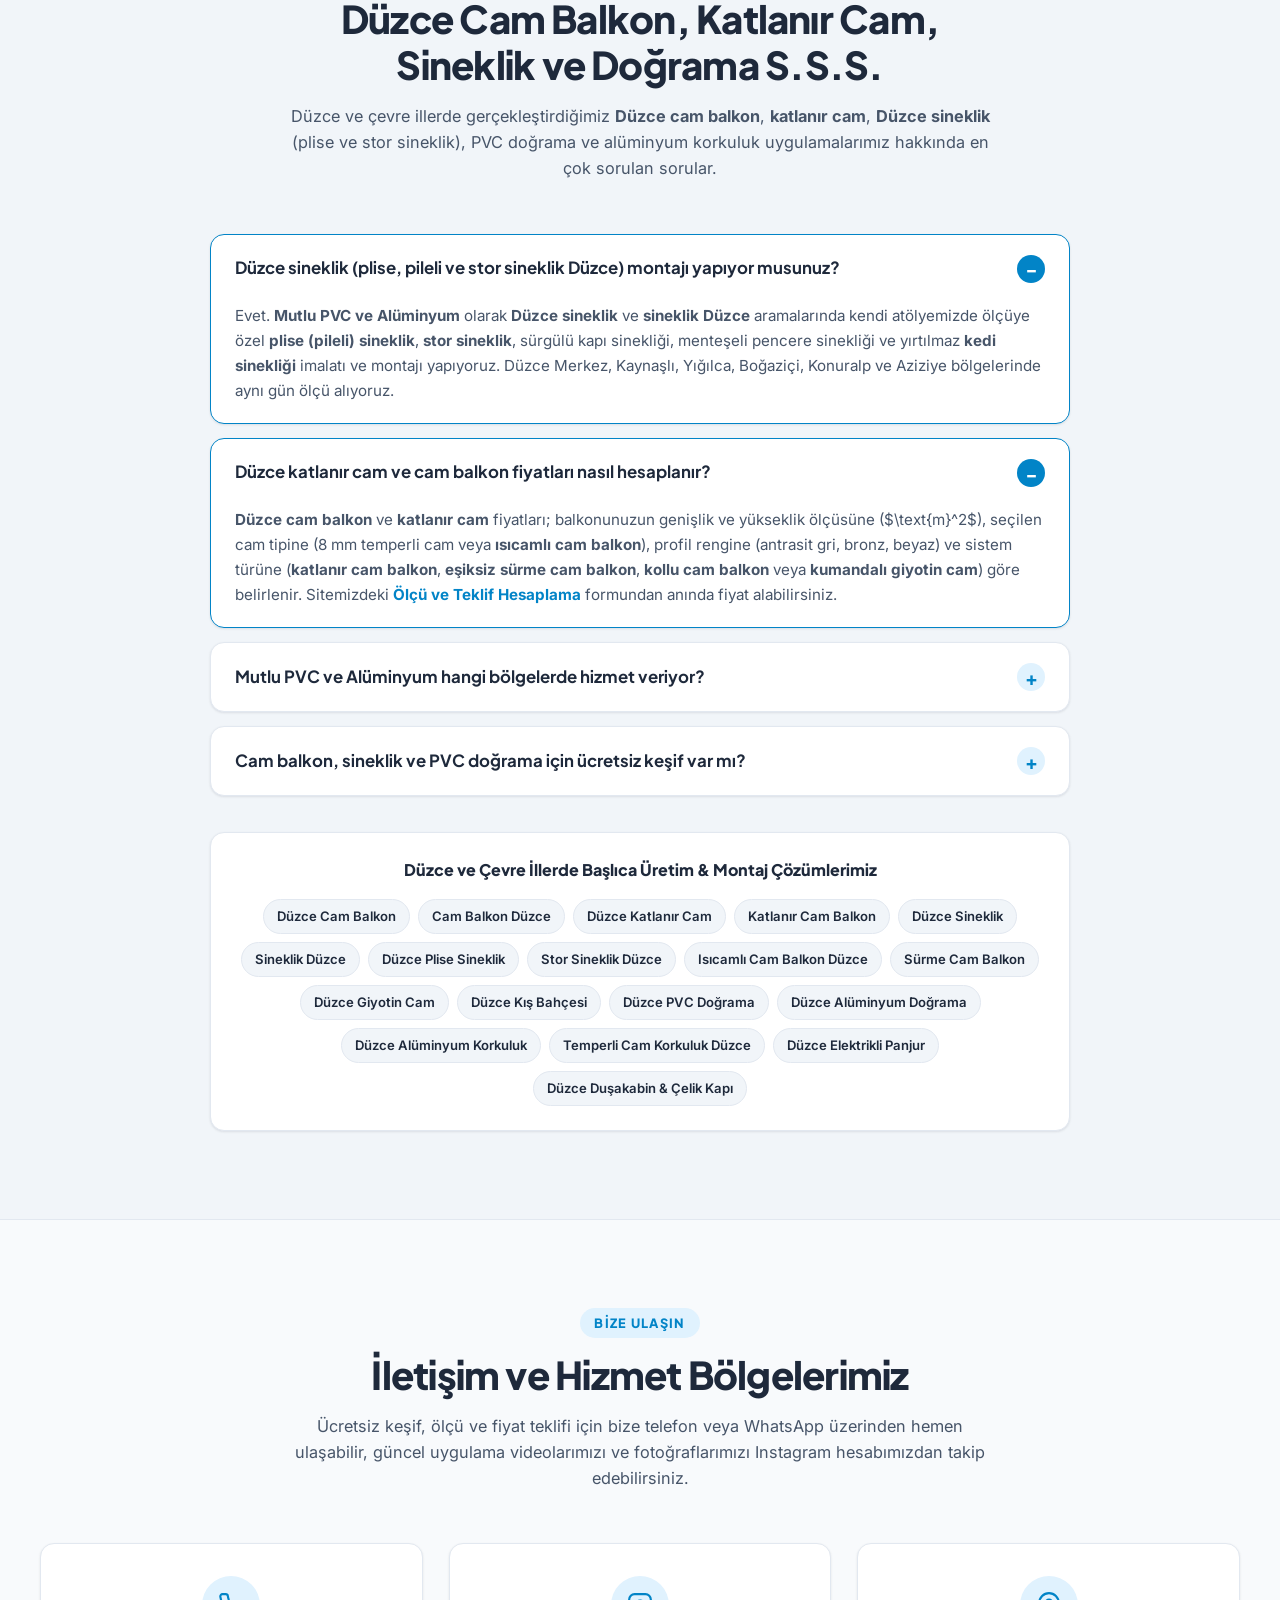
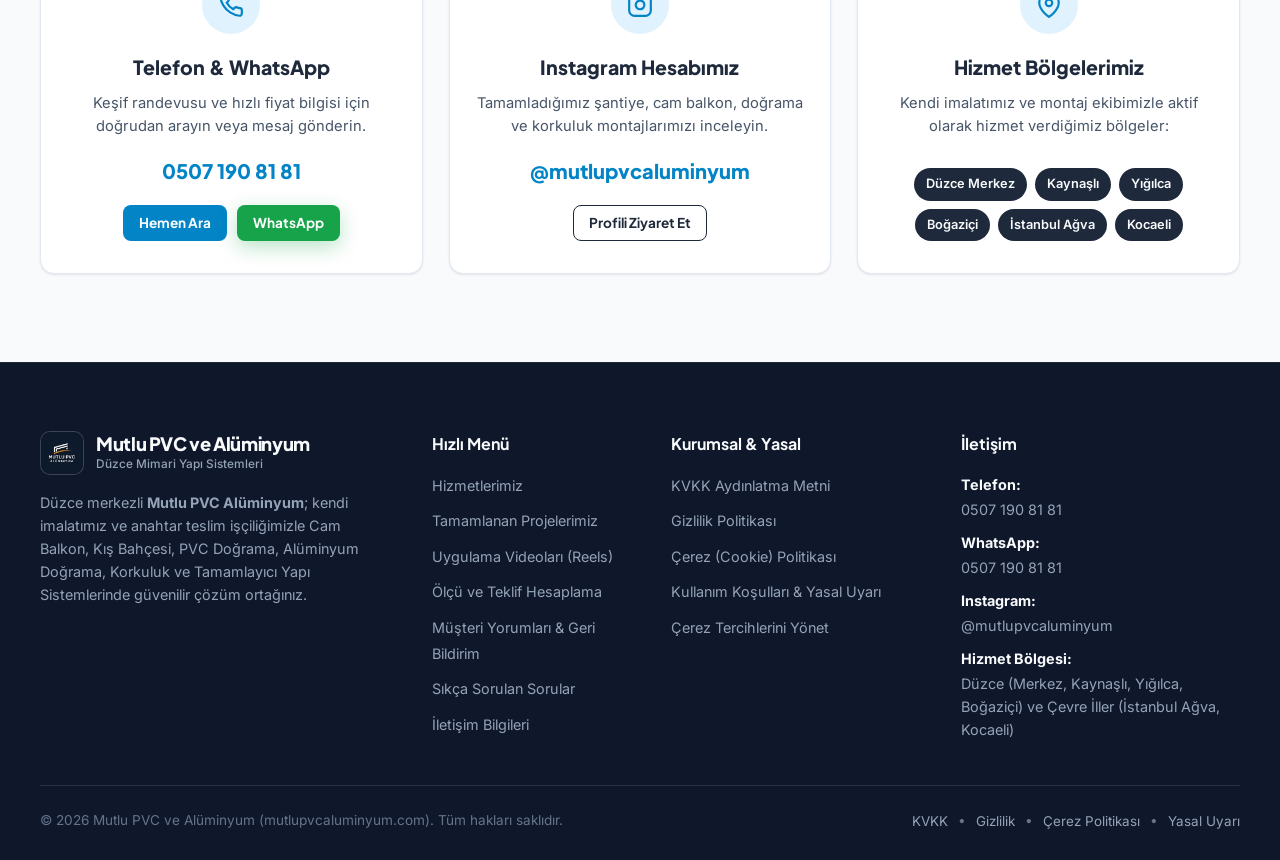
==== commit c005160b: "feat: add customer feedback section, KVKK/legal compliance modal, cookie consent banner, and mobile-" ====
--- a/index.html
+++ b/index.html
@@ -242,8 +242,9 @@
                 <ul class="nav-list">
                     <li><a href="#hizmetlerimiz" class="nav-link">Hizmetlerimiz</a></li>
                     <li><a href="#projelerimiz" class="nav-link">Projelerimiz</a></li>
-                    <li><a href="#video-galeri" class="nav-link">Uygulama Videoları</a></li>
-                    <li><a href="#teklif-hesaplama" class="nav-link">Ölçü ve Teklif Hesaplama</a></li>
+                    <li><a href="#video-galeri" class="nav-link">Videolar</a></li>
+                    <li><a href="#teklif-hesaplama" class="nav-link">Ölçü &amp; Teklif</a></li>
+                    <li><a href="#geri-bildirim" class="nav-link">Geri Bildirim</a></li>
                     <li><a href="#sss" class="nav-link">S.S.S.</a></li>
                     <li><a href="#iletisim" class="nav-link">İletişim</a></li>
                 </ul>
@@ -1002,9 +1003,200 @@
                                 <input type="text" id="extraNote" name="extraNote" placeholder="Örn: Antrasit gri profil, ısıcamlı, 3. kat daire vb.">
                             </div>
 
+                            <!-- KVKK ve Ön Bilgilendirme Onayı -->
+                            <div class="form-legal-consent">
+                                <label class="checkbox-label">
+                                    <input type="checkbox" id="kvkkQuoteConsent" required checked>
+                                    <span>
+                                        <button type="button" class="legal-inline-link" data-open-legal="kvkk">6698 Sayılı KVKK Aydınlatma Metni</button>'ni ve <button type="button" class="legal-inline-link" data-open-legal="kullanim">Ön Keşif Koşulları</button>'nı okudum. Paylaştığım ölçü ve iletişim bilgilerinin teklif oluşturulması amacıyla WhatsApp üzerinden iletilmesini kabul ediyorum. *
+                                    </span>
+                                </label>
+                            </div>
+
                             <button type="submit" class="btn btn-whatsapp btn-block btn-lg">
                                 <svg width="22" height="22" viewBox="0 0 24 24" fill="currentColor"><path d="M12.031 6.172c-3.181 0-5.767 2.586-5.768 5.766-.001 1.298.38 2.27 1.019 3.287l-.582 2.128 2.182-.573c.978.58 1.911.928 3.145.929 3.178 0 5.767-2.587 5.768-5.766.001-3.187-2.575-5.77-5.764-5.771zm3.392 8.244c-.144.405-.837.774-1.17.824-.299.045-.677.063-1.092-.069-.252-.08-.575-.187-.988-.365-1.739-.751-2.874-2.502-2.961-2.617-.087-.116-.708-.94-.708-1.793s.448-1.273.607-1.446c.159-.173.346-.217.462-.217l.332.006c.106.005.249-.04.39.298.144.347.491 1.2.534 1.287.043.087.072.188.014.304-.058.116-.087.188-.173.289l-.26.304c-.087.086-.177.18-.076.354.101.174.449.741.964 1.201.662.591 1.221.774 1.394.86s.274.072.376-.043c.101-.116.433-.506.549-.68.116-.173.231-.145.39-.087s1.011.477 1.184.564.289.13.332.202c.045.072.045.419-.1.824zm-3.423-14.416c-6.627 0-12 5.373-12 12 0 2.625.846 5.059 2.284 7.033l-1.494 5.46 5.601-1.469c1.908 1.252 4.185 1.976 6.609 1.976 6.627 0 12-5.373 12-12s-5.373-12-12-12z"/></svg>
                                 WhatsApp ile Fiyat Teklifi İste
+                            </button>
+                            <p class="form-legal-footnote">
+                                * Bu form ön bilgilendirme amaçlıdır. Kesin fiyatlandırma, ücretsiz yerinde milimetrik ölçü ve keşif sonrasında belirlenir.
+                            </p>
+                        </form>
+                    </div>
+                </div>
+            </div>
+        </section>
+
+        <!-- Müşteri Memnuniyeti, Yorumlar ve Geri Bildirim Bölümü -->
+        <section class="section feedback-section" id="geri-bildirim">
+            <div class="container">
+                <div class="section-header">
+                    <span class="section-eyebrow">MÜŞTERİ DENEYİMİ &amp; KALİTE GÜVENCESİ</span>
+                    <h2 class="section-title">Müşteri Yorumları ve Geri Bildirim</h2>
+                    <p class="section-desc">
+                        Düzce ve çevre illerde tamamladığımız cam balkon, PVC doğrama, sineklik ve alüminyum projelerimizde müşteri memnuniyetini her zaman ilk sırada tutuyoruz. Hizmetlerimiz hakkındaki görüş, öneri ve değerlendirmelerinizi bizimle paylaşabilirsiniz.
+                    </p>
+                    <div class="feedback-rating-pill">
+                        <div class="rating-stars-static" aria-label="5 üzerinden 4.9 yıldız">★★★★★</div>
+                        <span><strong>4.9 / 5.0</strong> Ortalama Müşteri Memnuniyeti • %100 Kendi İmalatımız &amp; Garantili Montaj</span>
+                    </div>
+                    <div class="mobile-swipe-hint">
+                        <span>&#8592; Yorumları parmağınızla yana kaydırarak okuyabilirsiniz &#8594;</span>
+                    </div>
+                </div>
+
+                <!-- Gerçek Bölge ve Hizmet Odaklı Müşteri Yorumları -->
+                <div class="reviews-grid" id="reviewsGrid">
+                    <article class="review-card">
+                        <div class="review-card-top">
+                            <div class="review-author">
+                                <span class="author-avatar">B.K.</span>
+                                <div>
+                                    <h4>Bahadır Bey</h4>
+                                    <span>Düzce Merkez • Katlanır Cam Balkon &amp; Panjur</span>
+                                </div>
+                            </div>
+                            <span class="review-stars" aria-label="5 Yıldız">★★★★★</span>
+                        </div>
+                        <p class="review-text">
+                            "Evimizin katlanır cam balkon, elektrikli panjur, sürme kapı, PVC doğrama ve stor sineklik işlerini komple Mutlu PVC ve Alüminyum ekibine yaptırdık. Ölçüden montaja kadar her aşamada çok titiz çalıştılar, işçilik kalitesi gerçekten birinci sınıf."
+                        </p>
+                        <span class="review-badge">Doğrulanmış Montaj • Anahtar Teslim</span>
+                    </article>
+
+                    <article class="review-card">
+                        <div class="review-card-top">
+                            <div class="review-author">
+                                <span class="author-avatar">A.Y.</span>
+                                <div>
+                                    <h4>Ahmet Y.</h4>
+                                    <span>Düzce Aziziye • PVC Doğrama &amp; Cam Korkuluk</span>
+                                </div>
+                            </div>
+                            <span class="review-stars" aria-label="5 Yıldız">★★★★★</span>
+                        </div>
+                        <p class="review-text">
+                            "Aziziye bölgesindeki dairemizin pencereleri, 10 mm temperli cam korkulukları ve plise sineklikleri söz verilen günde eksiksiz teslim edildi. Kendi imalatları olduğu için hem fiyat olarak çok makul hem de malzeme kalitesi çok yüksek."
+                        </p>
+                        <span class="review-badge">Doğrulanmış Montaj • PVC &amp; Sineklik</span>
+                    </article>
+
+                    <article class="review-card">
+                        <div class="review-card-top">
+                            <div class="review-author">
+                                <span class="author-avatar">M.D.</span>
+                                <div>
+                                    <h4>Murat D.</h4>
+                                    <span>Kaynaşlı &amp; Denizkent • Isıcamlı Sürme &amp; Vitrin</span>
+                                </div>
+                            </div>
+                            <span class="review-stars" aria-label="5 Yıldız">★★★★★</span>
+                        </div>
+                        <p class="review-text">
+                            "Hem iş yerimizin C60 alüminyum vitrin doğramasını hem de evimizin ısıcamlı eşiksiz sürme cam balkonunu yaptırdık. Soğuk ve rüzgar yalıtımı mükemmel oldu. Düzce'de güvenle iş teslim edebileceğiniz nadir ustalardan."
+                        </p>
+                        <span class="review-badge">Doğrulanmış Montaj • Alüminyum &amp; Cam Balkon</span>
+                    </article>
+                </div>
+
+                <!-- İnteraktif Geri Bildirim & Değerlendirme Formu -->
+                <div class="feedback-form-wrapper">
+                    <div class="feedback-info-col">
+                        <span class="feedback-tag">SİZİN GÖRÜŞÜNÜZ BİZİM İÇİN DEĞERLİ</span>
+                        <h3>Deneyiminizi Paylaşın veya Destek Talebi Oluşturun</h3>
+                        <p>
+                            Tamamlanan montajlarımız hakkındaki memnuniyetinizi, hizmet kalitemizi geliştirecek önerilerinizi veya mevcut uygulamalarınızla ilgili servis/destek taleplerinizi doğrudan firma yetkilimize iletebilirsiniz.
+                        </p>
+                        <ul class="feedback-perks">
+                            <li>
+                                <svg width="20" height="20" viewBox="0 0 24 24" fill="none" stroke="#0284C7" stroke-width="2.3"><polyline points="20 6 9 17 4 12"></polyline></svg>
+                                <span>Doğrudan firma yetkilisi tarafından incelenir</span>
+                            </li>
+                            <li>
+                                <svg width="20" height="20" viewBox="0 0 24 24" fill="none" stroke="#0284C7" stroke-width="2.3"><polyline points="20 6 9 17 4 12"></polyline></svg>
+                                <span>Satış sonrası montaj ve ayar taleplerine hızlı dönüş</span>
+                            </li>
+                            <li>
+                                <svg width="20" height="20" viewBox="0 0 24 24" fill="none" stroke="#0284C7" stroke-width="2.3"><polyline points="20 6 9 17 4 12"></polyline></svg>
+                                <span>6698 sayılı KVKK kapsamında kişisel verileriniz güvence altındadır</span>
+                            </li>
+                        </ul>
+                    </div>
+
+                    <div class="feedback-card">
+                        <form id="feedbackForm" class="feedback-form">
+                            <div class="feedback-form-header">
+                                <h4>Hızlı Geri Bildirim Formu</h4>
+                                <p>Puanınızı seçin ve mesajınızı aşağıya yazın</p>
+                            </div>
+
+                            <!-- Yıldız Puanlama Seçici -->
+                            <div class="star-rating-group">
+                                <label>Memnuniyet Puanınız *</label>
+                                <div class="star-selector" id="starSelector" role="radiogroup" aria-label="Memnuniyet Puanı">
+                                    <button type="button" class="star-btn active" data-rating="1" aria-label="1 Yıldız">★</button>
+                                    <button type="button" class="star-btn active" data-rating="2" aria-label="2 Yıldız">★</button>
+                                    <button type="button" class="star-btn active" data-rating="3" aria-label="3 Yıldız">★</button>
+                                    <button type="button" class="star-btn active" data-rating="4" aria-label="4 Yıldız">★</button>
+                                    <button type="button" class="star-btn active" data-rating="5" aria-label="5 Yıldız">★</button>
+                                    <span class="star-rating-label" id="starRatingLabel">5 / 5 - Çok Memnunum</span>
+                                </div>
+                                <input type="hidden" id="feedbackRating" name="feedbackRating" value="5">
+                            </div>
+
+                            <div class="form-grid-2">
+                                <div class="form-group">
+                                    <label for="feedbackName">Adınız Soyadınız *</label>
+                                    <input type="text" id="feedbackName" name="feedbackName" placeholder="Örn: Ali Yılmaz" required>
+                                </div>
+                                <div class="form-group">
+                                    <label for="feedbackCategory">Geri Bildirim Konusu *</label>
+                                    <select id="feedbackCategory" name="feedbackCategory" required>
+                                        <option value="Müşteri Memnuniyeti / Teşekkür">Müşteri Memnuniyeti / Yorum</option>
+                                        <option value="Öneri / Görüş">Hizmet Önerisi / Görüş</option>
+                                        <option value="Satış Sonrası Destek / Ayar Talebi">Satış Sonrası Destek / Servis Talebi</option>
+                                    </select>
+                                </div>
+                            </div>
+
+                            <div class="form-grid-2">
+                                <div class="form-group">
+                                    <label for="feedbackService">Aldığınız Hizmet</label>
+                                    <select id="feedbackService" name="feedbackService">
+                                        <option value="Cam Balkon / Katlanır Cam">Cam Balkon / Katlanır Cam</option>
+                                        <option value="Sineklik (Plise / Stor)">Sineklik (Plise / Stor Sineklik)</option>
+                                        <option value="PVC Pencere / Kapı Doğrama">PVC Pencere / Kapı Doğrama</option>
+                                        <option value="Kış Bahçesi / Giyotin Cam">Kış Bahçesi / Giyotin Cam</option>
+                                        <option value="Alüminyum Doğrama / Korkuluk">Alüminyum Doğrama / Korkuluk</option>
+                                        <option value="Diğer Yapı Çözümleri">Panjur / Duşakabin / Çelik Kapı / Diğer</option>
+                                    </select>
+                                </div>
+                                <div class="form-group">
+                                    <label for="feedbackRegion">İlçe / Bölge</label>
+                                    <input type="text" id="feedbackRegion" name="feedbackRegion" placeholder="Örn: Düzce Merkez, Kaynaşlı vb.">
+                                </div>
+                            </div>
+
+                            <div class="form-group">
+                                <label for="feedbackMessage">Görüş, Yorum veya Talebiniz *</label>
+                                <textarea id="feedbackMessage" name="feedbackMessage" rows="3" placeholder="Yapılan uygulama, işçilik veya talebiniz hakkındaki düşüncelerinizi yazabilirsiniz..." required></textarea>
+                            </div>
+
+                            <div class="form-legal-consent">
+                                <label class="checkbox-label">
+                                    <input type="checkbox" id="kvkkFeedbackConsent" required checked>
+                                    <span>
+                                        <button type="button" class="legal-inline-link" data-open-legal="kvkk">KVKK Aydınlatma Metni</button>'ni okudum; geri bildirimimin değerlendirilmesi ve tarafıma dönüş yapılabilmesi amacıyla işlenmesini kabul ediyorum. *
+                                    </span>
+                                </label>
+                            </div>
+
+                            <div class="feedback-success-msg" id="feedbackSuccessMsg" role="status" aria-live="polite" hidden>
+                                <strong>Teşekkür ederiz!</strong> Geri bildiriminiz kaydedildi ve müşteri ilişkileri hattımıza yönlendiriliyor.
+                            </div>
+
+                            <button type="submit" class="btn btn-primary btn-block btn-lg">
+                                <svg width="20" height="20" viewBox="0 0 24 24" fill="none" stroke="currentColor" stroke-width="2.2"><path d="M21 11.5a8.38 8.38 0 0 1-.9 3.8 8.5 8.5 0 0 1-7.6 4.7 8.38 8.38 0 0 1-3.8-.9L3 21l1.9-5.7a8.38 8.38 0 0 1-.9-3.8 8.5 8.5 0 0 1 4.7-7.6 8.38 8.38 0 0 1 3.8-.9h.5a8.48 8.48 0 0 1 8 8v.5z"></path></svg>
+                                Geri Bildirimi Gönder
                             </button>
                         </form>
                     </div>
@@ -1166,19 +1358,20 @@
                         <li><a href="#projelerimiz">Tamamlanan Projelerimiz</a></li>
                         <li><a href="#video-galeri">Uygulama Videoları (Reels)</a></li>
                         <li><a href="#teklif-hesaplama">Ölçü ve Teklif Hesaplama</a></li>
+                        <li><a href="#geri-bildirim">Müşteri Yorumları &amp; Geri Bildirim</a></li>
                         <li><a href="#sss">Sıkça Sorulan Sorular</a></li>
                         <li><a href="#iletisim">İletişim Bilgileri</a></li>
                     </ul>
                 </div>
 
                 <div class="footer-col">
-                    <h4>Başlıca Çözümlerimiz</h4>
+                    <h4>Kurumsal &amp; Yasal</h4>
                     <ul>
-                        <li><a href="#hizmetlerimiz">Isıcamlı & Katlanır Cam Balkon</a></li>
-                        <li><a href="#hizmetlerimiz">Kumandalı Giyotin & Tavan Camı</a></li>
-                        <li><a href="#hizmetlerimiz">PVC Pencere & Sürme Sistemleri</a></li>
-                        <li><a href="#hizmetlerimiz">C60 Alüminyum & Fotoselli Kapı</a></li>
-                        <li><a href="#hizmetlerimiz">Alüminyum & Temperli Cam Korkuluk</a></li>
+                        <li><button type="button" class="footer-legal-link" data-open-legal="kvkk">KVKK Aydınlatma Metni</button></li>
+                        <li><button type="button" class="footer-legal-link" data-open-legal="gizlilik">Gizlilik Politikası</button></li>
+                        <li><button type="button" class="footer-legal-link" data-open-legal="cerez">Çerez (Cookie) Politikası</button></li>
+                        <li><button type="button" class="footer-legal-link" data-open-legal="kullanim">Kullanım Koşulları &amp; Yasal Uyarı</button></li>
+                        <li><button type="button" class="footer-legal-link" id="openCookieSettingsBtn">Çerez Tercihlerini Yönet</button></li>
                     </ul>
                 </div>
 
@@ -1207,10 +1400,146 @@
 
             <div class="footer-bottom">
                 <p>&copy; <span id="currentYear">2026</span> Mutlu PVC ve Alüminyum (mutlupvcaluminyum.com). Tüm hakları saklıdır.</p>
-                <p>Düzce Merkez | Kendi İmalatımız & Anahtar Teslim İşçilik</p>
+                <div class="footer-bottom-links">
+                    <button type="button" class="footer-bottom-btn" data-open-legal="kvkk">KVKK</button>
+                    <span>•</span>
+                    <button type="button" class="footer-bottom-btn" data-open-legal="gizlilik">Gizlilik</button>
+                    <span>•</span>
+                    <button type="button" class="footer-bottom-btn" data-open-legal="cerez">Çerez Politikası</button>
+                    <span>•</span>
+                    <button type="button" class="footer-bottom-btn" data-open-legal="kullanim">Yasal Uyarı</button>
+                </div>
             </div>
         </div>
     </footer>
+
+    <!-- Yasal Bilgilendirme, KVKK, Gizlilik ve Çerez Politikası Modalı -->
+    <div class="legal-modal" id="legalModal" aria-hidden="true" role="dialog" aria-labelledby="legalModalTitle">
+        <div class="legal-backdrop" id="legalBackdrop"></div>
+        <div class="legal-modal-content">
+            <div class="legal-modal-header">
+                <h3 id="legalModalTitle">Kurumsal Yasal Bilgilendirme &amp; Politikalar</h3>
+                <button type="button" class="legal-modal-close" id="legalModalClose" aria-label="Kapat">&times;</button>
+            </div>
+
+            <div class="legal-tabs" role="tablist" aria-label="Yasal Metin Sekmeleri">
+                <button type="button" class="legal-tab-btn active" data-legal-tab="kvkk" role="tab" aria-selected="true">KVKK Aydınlatma Metni</button>
+                <button type="button" class="legal-tab-btn" data-legal-tab="gizlilik" role="tab" aria-selected="false">Gizlilik Politikası</button>
+                <button type="button" class="legal-tab-btn" data-legal-tab="cerez" role="tab" aria-selected="false">Çerez Politikası &amp; Ayarlar</button>
+                <button type="button" class="legal-tab-btn" data-legal-tab="kullanim" role="tab" aria-selected="false">Kullanım Koşulları &amp; Yasal Uyarı</button>
+            </div>
+
+            <div class="legal-modal-body">
+                <!-- Sekme 1: KVKK Aydınlatma Metni -->
+                <div class="legal-tab-panel active" id="legal-panel-kvkk" role="tabpanel">
+                    <h4>6698 Sayılı Kişisel Verilerin Korunması Kanunu (KVKK) Aydınlatma Metni</h4>
+                    <p><strong>1. Veri Sorumlusunun Kimliği:</strong><br>
+                    6698 sayılı Kişisel Verilerin Korunması Kanunu (“KVKK”) uyarınca, kişisel verileriniz; veri sorumlusu sıfatıyla Düzce Merkez adresinde faaliyet gösteren <strong>Mutlu PVC ve Alüminyum</strong> (İletişim: <a href="tel:+905071908181">0507 190 81 81</a>, Web: <code>https://mutlupvcaluminyum.com</code>) tarafından aşağıda açıklanan kapsamda hukuka ve dürüstlük kurallarına uygun olarak işlenmektedir.</p>
+
+                    <p><strong>2. İşlenen Kişisel Veriler ve İşleme Amaçları:</strong><br>
+                    İnternet sitemizde yer alan <em>Ölçü ve Teklif Hesaplama Formu</em>, <em>Geri Bildirim Formu</em>, telefon veya WhatsApp iletişim kanallarımız aracılığıyla kendi rızanızla paylaştığınız; Ad-Soyad, Telefon Numarası, İlçe/Bölge bilgisi, talep ettiğiniz hizmet ve yaklaşık ölçü bilgileriniz şu amaçlarla işlenmektedir:</p>
+                    <ul>
+                        <li>Cam balkon, kış bahçesi, PVC doğrama, alüminyum doğrama, korkuluk ve sineklik hizmetlerimiz için ön fiyat teklifi oluşturulması ve ücretsiz yerinde keşif organizasyonunun yapılması,</li>
+                        <li>Müşteri memnuniyeti, geri bildirim, öneri ve satış sonrası teknik destek/servis taleplerinizin sonuçlandırılması,</li>
+                        <li>6502 sayılı Tüketicinin Korunması Hakkında Kanun ve ilgili mevzuat kapsamındaki yükümlülüklerin yerine getirilmesi.</li>
+                    </ul>
+
+                    <p><strong>3. Kişisel Verilerin Aktarılması:</strong><br>
+                    Web sitemiz üzerindeki formlar doğrudan cihazınızdaki <strong>WhatsApp</strong> uygulamasını tetikleyerek mesaj gönderimi esasına göre çalışmaktadır. Kişisel verileriniz üçüncü kişi reklam firmalarına satılmaz veya pazarlama amacıyla paylaşılmaz; yalnızca yasal zorunluluk halinde yetkili kamu kurum ve kuruluşlarıyla paylaşılabilir.</p>
+
+                    <p><strong>4. Kişisel Veri Toplamanın Yöntemi ve Hukuki Sebebi:</strong><br>
+                    Verileriniz, web sitemizdeki elektronik formlar ve iletişim butonları aracılığıyla KVKK’nın 5. maddesinde belirtilen <em>“bir sözleşmenin kurulması veya ifasıyla doğrudan doğruya ilgili olması”</em>, <em>“veri sorumlusunun hukuki yükümlülüğünü yerine getirebilmesi”</em> ve açık rızanız hukuki sebeplerine dayanılarak toplanmaktadır.</p>
+
+                    <p><strong>5. KVKK Madde 11 Kapsamındaki Haklarınız:</strong><br>
+                    Kişisel veri sahibi olarak KVKK’nın 11. maddesi uyarınca; verilerinizin işlenip işlenmediğini öğrenme, işlenmişse bilgi talep etme, amacına uygun kullanılıp kullanılmadığını öğrenme, eksik veya yanlış işlenmişse düzeltilmesini ve silinmesini talep etme haklarına sahipsiniz. Taleplerinizi <strong>0507 190 81 81</strong> numaralı iletişim hattımız üzerinden bize iletebilirsiniz.</p>
+                </div>
+
+                <!-- Sekme 2: Gizlilik Politikası -->
+                <div class="legal-tab-panel" id="legal-panel-gizlilik" role="tabpanel">
+                    <h4>Gizlilik ve Güvenlik Politikası</h4>
+                    <p><strong>Mutlu PVC ve Alüminyum</strong> olarak ziyaretçilerimizin gizliliğine ve veri güvenliğine en üst düzeyde önem veriyoruz.</p>
+                    <ul>
+                        <li><strong>SSL Güvenliği:</strong> Web sitemiz (<code>https://mutlupvcaluminyum.com</code>) 256-bit SSL güvenlik sertifikası ile korunmakta olup tüm bağlantılar şifreli olarak gerçekleştirilir.</li>
+                        <li><strong>Sunucu Kayıtları:</strong> Sitemizde girdiğiniz yaklaşık ölçü ve geri bildirim bilgileri herhangi bir dış veritabanında gizlice depolanmaz; doğrudan sizin onayınızla WhatsApp mesaj şablonu olarak oluşturulur.</li>
+                        <li><strong>Üçüncü Taraf Bağlantılar:</strong> Sitemizde resmi Instagram hesabımız (<code>@mutlupvcaluminyum</code>) ve WhatsApp iletişim hattımıza yönlendiren bağlantılar bulunmaktadır. Bu platformların kendi gizlilik ve veri politikaları geçerlidir.</li>
+                    </ul>
+                </div>
+
+                <!-- Sekme 3: Çerez (Cookie) Politikası ve Tercih Yönetimi -->
+                <div class="legal-tab-panel" id="legal-panel-cerez" role="tabpanel">
+                    <h4>Çerez (Cookie) Politikası ve Tercih Yönetimi</h4>
+                    <p>İnternet sitemizde ziyaretçi deneyimini iyileştirmek, mobil cihaz uyumluluğunu sağlamak ve çerez tercihlerinizi hatırlamak amacıyla çerezler (cookies) ve yerel depolama (localStorage) teknolojileri kullanılmaktadır.</p>
+
+                    <div class="cookie-prefs-list">
+                        <div class="cookie-pref-item">
+                            <div class="cookie-pref-info">
+                                <strong>Zorunlu Teknik Çerezler</strong>
+                                <p>Sitenin güvenli çalışması, mobil menü/form işlevleri ve çerez onay tercihinizin hatırlanması için zorunludur. Kapatılamaz.</p>
+                            </div>
+                            <span class="cookie-badge-mandatory">Her Zaman Aktif</span>
+                        </div>
+
+                        <div class="cookie-pref-item">
+                            <div class="cookie-pref-info">
+                                <strong>İşlevsel ve Kullanıcı Deneyimi Çerezleri</strong>
+                                <p>Ölçü birimi (cm/metre) seçiminiz ve form kolaylaştırıcı tercihlerinizin hatırlanmasını sağlar.</p>
+                            </div>
+                            <label class="cookie-switch">
+                                <input type="checkbox" id="cookiePrefFunctional" checked>
+                                <span class="cookie-slider"></span>
+                            </label>
+                        </div>
+
+                        <div class="cookie-pref-item">
+                            <div class="cookie-pref-info">
+                                <strong>Performans ve Arama Motoru Analitik Çerezleri</strong>
+                                <p>Sayfa yüklenme hızını ve ziyaretçi trafiğini anonim olarak ölçümleyerek sitemizi geliştirmemize yardımcı olur.</p>
+                            </div>
+                            <label class="cookie-switch">
+                                <input type="checkbox" id="cookiePrefAnalytics" checked>
+                                <span class="cookie-slider"></span>
+                            </label>
+                        </div>
+                    </div>
+
+                    <div class="cookie-prefs-actions">
+                        <button type="button" class="btn btn-primary btn-sm" id="saveCookiePrefsBtn">Seçili Tercihleri Kaydet</button>
+                        <button type="button" class="btn btn-outline-dark btn-sm" id="acceptAllCookiesModalBtn">Tümünü Kabul Et</button>
+                    </div>
+                </div>
+
+                <!-- Sekme 4: Kullanım Koşulları & Yasal Uyarı -->
+                <div class="legal-tab-panel" id="legal-panel-kullanim" role="tabpanel">
+                    <h4>Kullanım Koşulları, Ön Keşif Bilgilendirmesi ve Yasal Uyarı</h4>
+                    <p><strong>1. Ön Keşif ve Fiyat Teklifi Bilgilendirmesi (Yasal Şerh):</strong><br>
+                    Bu web sitesinde yer alan <em>Ölçü ve Teklif Hesaplama</em> aracı, ziyaretçilerin yaklaşık metrekare ($\text{m}^2$) hesabı yapabilmesi ve ön fiyat bilgisi talep edebilmesi amacıyla sunulmuş bir <strong>ön bilgilendirme</strong> aracıdır. İnternet sitesi üzerinden iletilen ölçüler bağlayıcı sözleşme veya kesin satış icabı niteliği taşımaz. Nihai fiyatlandırma ve teknik şartname, <strong>Mutlu PVC ve Alüminyum</strong> uzman ekibinin uygulama adresinde yapacağı <strong>ücretsiz yerinde milimetrik ölçü ve teknik keşif</strong> sonrasında kesinleşir.</p>
+
+                    <p><strong>2. Fikri Mülkiyet ve Görsel Telif Hakları:</strong><br>
+                    <code>mutlupvcaluminyum.com</code> alan adlı web sitesinde yer alan tüm proje fotoğrafları, şantiye uygulama videoları, firma logosu, metinler ve tasarım unsurları <strong>Mutlu PVC ve Alüminyum</strong>'a aittir. 5846 sayılı Fikir ve Sanat Eserleri Kanunu uyarınca yazılı izin alınmaksızın kopyalanması, başka sitelerde veya sosyal medya hesaplarında ticari amaçla kullanılması yasaktır.</p>
+
+                    <p><strong>3. Tüketici Hukuku ve Uyuşmazlık Çözümü:</strong><br>
+                    Firmamız tarafından gerçekleştirilen tüm üretim ve montaj uygulamalarında 6502 sayılı Tüketicinin Korunması Hakkında Kanun hükümleri geçerlidir. Olası uyuşmazlıklarda Düzce Tüketici Hakem Heyetleri ve Düzce Mahkemeleri yetkilidir.</p>
+                </div>
+            </div>
+        </div>
+    </div>
+
+    <!-- Çerez (Cookie) Onay Çubuğu -->
+    <aside class="cookie-banner" id="cookieBanner" role="region" aria-label="Çerez Kullanımı ve Gizlilik Bildirimi" hidden>
+        <div class="cookie-banner-inner">
+            <div class="cookie-banner-text">
+                <strong>🍪 Çerez ve KVKK Bilgilendirmesi</strong>
+                <p>
+                    Size telefonda ve bilgisayarda en iyi deneyimi sunmak ve site performansını artırmak için çerezler kullanıyoruz. Detaylar için <button type="button" class="legal-inline-link" data-open-legal="cerez">Çerez Politikası</button> ve <button type="button" class="legal-inline-link" data-open-legal="kvkk">KVKK Aydınlatma Metni</button>'ni inceleyebilirsiniz.
+                </p>
+            </div>
+            <div class="cookie-banner-actions">
+                <button type="button" class="btn btn-outline-light btn-sm" id="cookieNecessaryBtn">Sadece Zorunlu</button>
+                <button type="button" class="btn btn-outline-light btn-sm" data-open-legal="cerez">Ayarlar</button>
+                <button type="button" class="btn btn-primary btn-sm" id="cookieAcceptAllBtn">Tümünü Kabul Et</button>
+            </div>
+        </div>
+    </aside>
 
     <!-- Lightbox Modal (Fotoğraf Galerisi & Video Oynatıcı) -->
     <div class="lightbox-modal" id="lightboxModal" aria-hidden="true" role="dialog" aria-label="Proje Medya Görüntüleyici">
--- a/css/style.css
+++ b/css/style.css
@@ -200,15 +200,16 @@
 .nav-list {
     display: flex;
     align-items: center;
-    gap: 28px;
+    gap: 18px;
 }
 
 .nav-link {
     color: #E2E8F0;
-    font-size: 0.94rem;
-    font-weight: 500;
+    font-size: 0.89rem;
+    font-weight: 600;
     position: relative;
     padding: 6px 0;
+    white-space: nowrap;
 }
 
 .nav-link::after {
@@ -2050,3 +2051,869 @@
     color: var(--color-white);
     border-color: var(--color-blue);
 }
+
+
+/* ==========================================================================
+   Müşteri Yorumları ve Geri Bildirim Bölümü (#geri-bildirim)
+   ========================================================================== */
+.feedback-section {
+    background-color: var(--color-white);
+    border-top: 1px solid var(--color-silver-border);
+}
+
+.feedback-rating-pill {
+    display: inline-flex;
+    align-items: center;
+    gap: 10px;
+    flex-wrap: wrap;
+    justify-content: center;
+    margin-top: 16px;
+    background-color: var(--color-silver-muted);
+    border: 1px solid var(--color-silver-border);
+    padding: 8px 18px;
+    border-radius: 99px;
+    font-size: 0.88rem;
+    color: var(--color-anthracite);
+}
+
+.rating-stars-static {
+    color: #F59E0B;
+    font-size: 1.05rem;
+    letter-spacing: 2px;
+}
+
+.reviews-grid {
+    display: grid;
+    grid-template-columns: repeat(3, 1fr);
+    gap: 22px;
+    margin-bottom: 44px;
+}
+
+.review-card {
+    background-color: var(--color-silver);
+    border: 1px solid var(--color-silver-border);
+    border-radius: var(--radius-md);
+    padding: 24px;
+    display: flex;
+    flex-direction: column;
+    justify-content: space-between;
+    gap: 16px;
+    box-shadow: var(--shadow-sm);
+    transition: var(--transition);
+}
+
+.review-card:hover {
+    border-color: var(--color-blue-light);
+    box-shadow: var(--shadow-md);
+    transform: translateY(-2px);
+}
+
+.review-card-top {
+    display: flex;
+    align-items: flex-start;
+    justify-content: space-between;
+    gap: 12px;
+}
+
+.review-author {
+    display: flex;
+    align-items: center;
+    gap: 12px;
+}
+
+.author-avatar {
+    width: 44px;
+    height: 44px;
+    border-radius: 50%;
+    background: linear-gradient(135deg, var(--color-anthracite), var(--color-blue));
+    color: var(--color-white);
+    font-family: var(--font-heading);
+    font-weight: 800;
+    font-size: 0.92rem;
+    display: inline-flex;
+    align-items: center;
+    justify-content: center;
+    flex-shrink: 0;
+}
+
+.review-author h4 {
+    font-family: var(--font-heading);
+    font-size: 1rem;
+    font-weight: 800;
+    color: var(--color-anthracite);
+    margin-bottom: 2px;
+}
+
+.review-author span {
+    font-size: 0.78rem;
+    color: var(--color-text-muted);
+    font-weight: 500;
+    display: block;
+}
+
+.review-stars {
+    color: #F59E0B;
+    font-size: 0.95rem;
+    letter-spacing: 1px;
+    flex-shrink: 0;
+}
+
+.review-text {
+    font-size: 0.93rem;
+    color: var(--color-text-main);
+    line-height: 1.65;
+    font-style: italic;
+}
+
+.review-badge {
+    align-self: flex-start;
+    font-size: 0.74rem;
+    font-weight: 700;
+    color: var(--color-blue);
+    background-color: var(--color-blue-soft);
+    padding: 4px 11px;
+    border-radius: 99px;
+}
+
+/* Geri Bildirim Form Alanı */
+.feedback-form-wrapper {
+    display: grid;
+    grid-template-columns: 1fr 1.25fr;
+    gap: 36px;
+    align-items: center;
+    background: linear-gradient(145deg, var(--color-anthracite-dark), var(--color-anthracite));
+    border-radius: var(--radius-lg);
+    padding: 38px;
+    color: var(--color-silver);
+    box-shadow: var(--shadow-lg);
+}
+
+.feedback-tag {
+    display: inline-block;
+    font-size: 0.75rem;
+    font-weight: 800;
+    letter-spacing: 0.08em;
+    color: var(--color-blue-light);
+    background-color: rgba(56, 189, 248, 0.14);
+    border: 1px solid rgba(56, 189, 248, 0.3);
+    padding: 5px 12px;
+    border-radius: 99px;
+    margin-bottom: 14px;
+}
+
+.feedback-info-col h3 {
+    font-family: var(--font-heading);
+    font-size: 1.65rem;
+    font-weight: 800;
+    color: var(--color-white);
+    line-height: 1.25;
+    margin-bottom: 14px;
+}
+
+.feedback-info-col p {
+    color: #CBD5E1;
+    font-size: 0.95rem;
+    line-height: 1.65;
+    margin-bottom: 22px;
+}
+
+.feedback-perks {
+    display: flex;
+    flex-direction: column;
+    gap: 12px;
+}
+
+.feedback-perks li {
+    display: flex;
+    align-items: center;
+    gap: 10px;
+    font-size: 0.92rem;
+    font-weight: 500;
+    color: #E2E8F0;
+}
+
+.feedback-card {
+    background-color: var(--color-white);
+    color: var(--color-text-main);
+    border-radius: var(--radius-md);
+    padding: 28px;
+    box-shadow: 0 16px 32px rgba(0, 0, 0, 0.22);
+}
+
+.feedback-form-header {
+    margin-bottom: 18px;
+    padding-bottom: 12px;
+    border-bottom: 1px solid var(--color-silver-border);
+}
+
+.feedback-form-header h4 {
+    font-family: var(--font-heading);
+    font-size: 1.2rem;
+    font-weight: 800;
+    color: var(--color-anthracite);
+}
+
+.feedback-form-header p {
+    font-size: 0.85rem;
+    color: var(--color-text-muted);
+}
+
+.star-rating-group {
+    margin-bottom: 16px;
+}
+
+.star-rating-group label {
+    display: block;
+    font-size: 0.85rem;
+    font-weight: 700;
+    color: var(--color-anthracite);
+    margin-bottom: 6px;
+}
+
+.star-selector {
+    display: flex;
+    align-items: center;
+    gap: 6px;
+    flex-wrap: wrap;
+    background-color: var(--color-silver);
+    border: 1px solid var(--color-silver-border);
+    padding: 8px 14px;
+    border-radius: 10px;
+}
+
+.star-btn {
+    background: transparent;
+    border: none;
+    font-size: 1.65rem;
+    line-height: 1;
+    color: #CBD5E1;
+    cursor: pointer;
+    padding: 2px 4px;
+    transition: transform 0.15s ease, color 0.15s ease;
+}
+
+.star-btn.active {
+    color: #F59E0B;
+}
+
+.star-btn:hover {
+    transform: scale(1.15);
+}
+
+.star-rating-label {
+    margin-left: 8px;
+    font-size: 0.85rem;
+    font-weight: 700;
+    color: var(--color-anthracite);
+}
+
+.feedback-form textarea {
+    width: 100%;
+    font-family: var(--font-body);
+    font-size: 0.95rem;
+    padding: 12px 14px;
+    border: 1.5px solid var(--color-silver-border);
+    border-radius: 10px;
+    background-color: var(--color-silver);
+    color: var(--color-text-main);
+    resize: vertical;
+    transition: var(--transition);
+}
+
+.feedback-form textarea:focus {
+    outline: none;
+    border-color: var(--color-blue);
+    background-color: var(--color-white);
+    box-shadow: 0 0 0 3px rgba(2, 132, 199, 0.14);
+}
+
+.feedback-success-msg {
+    background-color: #DCFCE7;
+    color: #166534;
+    border: 1px solid #86EFAC;
+    padding: 12px 14px;
+    border-radius: 10px;
+    font-size: 0.88rem;
+    margin-bottom: 14px;
+}
+
+
+/* ==========================================================================
+   Yasal Uyumluluk (KVKK Onay Kutuları, Yasal Modal & Çerez Çubuğu)
+   ========================================================================== */
+.form-legal-consent {
+    margin: 14px 0 16px;
+    padding: 11px 13px;
+    background-color: var(--color-silver);
+    border: 1px solid var(--color-silver-border);
+    border-radius: 10px;
+}
+
+.checkbox-label {
+    display: flex;
+    align-items: flex-start;
+    gap: 10px;
+    font-size: 0.8rem;
+    line-height: 1.45;
+    color: var(--color-text-muted);
+    cursor: pointer;
+}
+
+.checkbox-label input[type="checkbox"] {
+    width: 18px;
+    height: 18px;
+    margin-top: 2px;
+    accent-color: var(--color-blue);
+    flex-shrink: 0;
+    cursor: pointer;
+}
+
+.legal-inline-link {
+    background: none;
+    border: none;
+    padding: 0;
+    color: var(--color-blue);
+    font-family: inherit;
+    font-size: inherit;
+    font-weight: 700;
+    text-decoration: underline;
+    cursor: pointer;
+}
+
+.legal-inline-link:hover {
+    color: var(--color-blue-hover);
+}
+
+.form-legal-footnote {
+    margin-top: 10px;
+    font-size: 0.76rem;
+    color: var(--color-text-muted);
+    text-align: center;
+    line-height: 1.4;
+}
+
+.footer-legal-link,
+.footer-bottom-btn {
+    background: none;
+    border: none;
+    padding: 0;
+    color: #94A3B8;
+    font-family: var(--font-body);
+    font-size: 0.9rem;
+    cursor: pointer;
+    text-align: left;
+    transition: var(--transition);
+}
+
+.footer-legal-link:hover,
+.footer-bottom-btn:hover {
+    color: var(--color-blue-light);
+}
+
+.footer-bottom-links {
+    display: flex;
+    align-items: center;
+    gap: 10px;
+    flex-wrap: wrap;
+}
+
+.footer-bottom-btn {
+    font-size: 0.84rem;
+}
+
+/* Yasal Modal */
+.legal-modal {
+    position: fixed;
+    inset: 0;
+    z-index: 2200;
+    display: none;
+    align-items: center;
+    justify-content: center;
+    padding: 16px;
+}
+
+.legal-modal.open {
+    display: flex;
+}
+
+.legal-backdrop {
+    position: absolute;
+    inset: 0;
+    background-color: rgba(15, 23, 42, 0.82);
+    backdrop-filter: blur(5px);
+}
+
+.legal-modal-content {
+    position: relative;
+    z-index: 1;
+    background-color: var(--color-white);
+    border-radius: var(--radius-md);
+    width: 100%;
+    max-width: 780px;
+    max-height: 86vh;
+    display: flex;
+    flex-direction: column;
+    overflow: hidden;
+    box-shadow: var(--shadow-lg);
+}
+
+.legal-modal-header {
+    display: flex;
+    align-items: center;
+    justify-content: space-between;
+    padding: 16px 22px;
+    background-color: var(--color-anthracite);
+    color: var(--color-white);
+}
+
+.legal-modal-header h3 {
+    font-family: var(--font-heading);
+    font-size: 1.08rem;
+    font-weight: 800;
+}
+
+.legal-modal-close {
+    background: transparent;
+    border: none;
+    color: var(--color-silver);
+    font-size: 1.8rem;
+    line-height: 1;
+    cursor: pointer;
+    padding: 0 6px;
+}
+
+.legal-tabs {
+    display: flex;
+    background-color: var(--color-silver-muted);
+    border-bottom: 1px solid var(--color-silver-border);
+    overflow-x: auto;
+    -webkit-overflow-scrolling: touch;
+    scrollbar-width: none;
+}
+
+.legal-tabs::-webkit-scrollbar {
+    display: none;
+}
+
+.legal-tab-btn {
+    background: transparent;
+    border: none;
+    border-bottom: 3px solid transparent;
+    padding: 13px 18px;
+    font-family: var(--font-heading);
+    font-size: 0.85rem;
+    font-weight: 700;
+    color: var(--color-text-muted);
+    cursor: pointer;
+    white-space: nowrap;
+    transition: var(--transition);
+}
+
+.legal-tab-btn.active {
+    color: var(--color-blue);
+    border-bottom-color: var(--color-blue);
+    background-color: var(--color-white);
+}
+
+.legal-modal-body {
+    padding: 22px;
+    overflow-y: auto;
+    font-size: 0.9rem;
+    line-height: 1.65;
+    color: var(--color-text-main);
+}
+
+.legal-tab-panel {
+    display: none;
+}
+
+.legal-tab-panel.active {
+    display: block;
+}
+
+.legal-tab-panel h4 {
+    font-family: var(--font-heading);
+    font-size: 1.08rem;
+    font-weight: 800;
+    color: var(--color-anthracite);
+    margin-bottom: 12px;
+}
+
+.legal-tab-panel p {
+    margin-bottom: 12px;
+}
+
+.legal-tab-panel ul {
+    list-style: disc;
+    padding-left: 20px;
+    margin-bottom: 14px;
+}
+
+.legal-tab-panel li {
+    margin-bottom: 6px;
+}
+
+/* Çerez Tercih Anahtarları */
+.cookie-prefs-list {
+    display: flex;
+    flex-direction: column;
+    gap: 12px;
+    margin: 16px 0;
+}
+
+.cookie-pref-item {
+    display: flex;
+    align-items: center;
+    justify-content: space-between;
+    gap: 16px;
+    padding: 14px;
+    background-color: var(--color-silver);
+    border: 1px solid var(--color-silver-border);
+    border-radius: 10px;
+}
+
+.cookie-pref-info strong {
+    display: block;
+    font-size: 0.92rem;
+    color: var(--color-anthracite);
+    margin-bottom: 3px;
+}
+
+.cookie-pref-info p {
+    font-size: 0.82rem;
+    color: var(--color-text-muted);
+    margin: 0;
+}
+
+.cookie-badge-mandatory {
+    font-size: 0.75rem;
+    font-weight: 700;
+    color: var(--color-blue);
+    background-color: var(--color-blue-soft);
+    padding: 5px 10px;
+    border-radius: 99px;
+    white-space: nowrap;
+}
+
+.cookie-switch {
+    position: relative;
+    display: inline-block;
+    width: 46px;
+    height: 26px;
+    flex-shrink: 0;
+}
+
+.cookie-switch input {
+    opacity: 0;
+    width: 0;
+    height: 0;
+}
+
+.cookie-slider {
+    position: absolute;
+    cursor: pointer;
+    inset: 0;
+    background-color: #CBD5E1;
+    border-radius: 34px;
+    transition: 0.25s;
+}
+
+.cookie-slider::before {
+    position: absolute;
+    content: "";
+    height: 20px;
+    width: 20px;
+    left: 3px;
+    bottom: 3px;
+    background-color: white;
+    border-radius: 50%;
+    transition: 0.25s;
+}
+
+.cookie-switch input:checked + .cookie-slider {
+    background-color: var(--color-blue);
+}
+
+.cookie-switch input:checked + .cookie-slider::before {
+    transform: translateX(20px);
+}
+
+.cookie-prefs-actions {
+    display: flex;
+    gap: 10px;
+    flex-wrap: wrap;
+    margin-top: 16px;
+}
+
+/* Çerez (Cookie) Onay Çubuğu */
+.cookie-banner {
+    position: fixed;
+    left: 20px;
+    bottom: 20px;
+    max-width: 640px;
+    z-index: 1900;
+    background-color: rgba(15, 23, 42, 0.97);
+    color: var(--color-silver);
+    border: 1px solid rgba(56, 189, 248, 0.3);
+    border-radius: 14px;
+    padding: 16px 20px;
+    box-shadow: 0 20px 40px rgba(0, 0, 0, 0.4);
+    backdrop-filter: blur(12px);
+}
+
+.cookie-banner[hidden] {
+    display: none !important;
+}
+
+.cookie-banner-inner {
+    display: flex;
+    flex-direction: column;
+    gap: 12px;
+}
+
+.cookie-banner-text strong {
+    display: block;
+    font-family: var(--font-heading);
+    font-size: 0.95rem;
+    color: var(--color-white);
+    margin-bottom: 4px;
+}
+
+.cookie-banner-text p {
+    font-size: 0.82rem;
+    color: #CBD5E1;
+    line-height: 1.45;
+}
+
+.cookie-banner-text .legal-inline-link {
+    color: var(--color-blue-light);
+}
+
+.cookie-banner-actions {
+    display: flex;
+    align-items: center;
+    gap: 8px;
+    flex-wrap: wrap;
+}
+
+
+/* ==========================================================================
+   TELEFON ÖNCELİKLİ (MOBILE-FIRST) TİPOGRAFİ VE TASARIM OPTİMİZASYONU
+   ========================================================================== */
+@media (max-width: 980px) {
+    .reviews-grid {
+        grid-template-columns: 1fr;
+    }
+
+    .feedback-form-wrapper {
+        grid-template-columns: 1fr;
+        padding: 26px 20px;
+    }
+}
+
+@media (max-width: 820px) {
+    /* Telefonlarda akıcı ve göz yormayan tipografi ölçeklendirmesi */
+    html {
+        font-size: 15.5px;
+        scroll-padding-top: 72px;
+    }
+
+    body {
+        line-height: 1.55;
+        letter-spacing: -0.005em;
+    }
+
+    .container {
+        padding: 0 16px;
+    }
+
+    /* Üst bilgi çubuğunu telefonda sadeleştirerek ana ekranı yukarı taşı */
+    .topbar {
+        padding: 6px 0;
+        font-size: 0.74rem;
+    }
+
+    .topbar-location {
+        display: none;
+    }
+
+    .topbar-inner {
+        justify-content: space-between;
+    }
+
+    /* Hero alanı telefonda tek bakışta başlık + butonları göstersin */
+    .hero {
+        padding: 28px 0 42px;
+    }
+
+    .hero-grid {
+        gap: 24px;
+    }
+
+    .hero-pill {
+        font-size: 0.74rem;
+        padding: 5px 12px;
+        margin-bottom: 12px;
+    }
+
+    .hero-title {
+        font-size: clamp(1.55rem, 6.2vw, 2.05rem);
+        line-height: 1.22;
+        letter-spacing: -0.025em;
+        margin-bottom: 12px;
+    }
+
+    .hero-description {
+        font-size: 0.93rem;
+        line-height: 1.55;
+        margin-bottom: 20px;
+    }
+
+    .hero-buttons {
+        gap: 10px;
+        margin-bottom: 22px;
+    }
+
+    .hero-buttons .btn-lg {
+        min-height: 50px;
+        padding: 13px 18px;
+        font-size: 0.96rem;
+        border-radius: 12px;
+    }
+
+    .hero-metrics {
+        display: grid;
+        grid-template-columns: repeat(3, 1fr);
+        gap: 8px;
+        padding-top: 16px;
+    }
+
+    .metric-divider {
+        display: none;
+    }
+
+    .metric-item {
+        background: rgba(248, 250, 252, 0.05);
+        border: 1px solid rgba(248, 250, 252, 0.1);
+        border-radius: 10px;
+        padding: 8px 6px;
+        text-align: center;
+    }
+
+    .metric-number {
+        font-size: 0.92rem;
+        display: block;
+    }
+
+    .metric-label {
+        font-size: 0.7rem;
+        line-height: 1.2;
+    }
+
+    /* Bölüm Başlıkları Telefona Uygun Net Ölçek */
+    .section-eyebrow {
+        font-size: 0.72rem;
+        letter-spacing: 0.08em;
+        margin-bottom: 6px;
+    }
+
+    .section-title {
+        font-size: clamp(1.35rem, 5.4vw, 1.75rem);
+        line-height: 1.25;
+        margin-bottom: 10px;
+    }
+
+    .section-desc {
+        font-size: 0.9rem;
+        line-height: 1.52;
+    }
+
+    /* Müşteri Yorumları Telefonda Yana Kaydırılabilir (Swipe) Kartlar */
+    .reviews-grid {
+        display: flex;
+        overflow-x: auto;
+        scroll-snap-type: x mandatory;
+        -webkit-overflow-scrolling: touch;
+        gap: 14px;
+        padding-bottom: 12px;
+        margin-bottom: 28px;
+        scrollbar-width: none;
+    }
+
+    .reviews-grid::-webkit-scrollbar {
+        display: none;
+    }
+
+    .review-card {
+        flex: 0 0 86%;
+        max-width: 340px;
+        scroll-snap-align: center;
+        padding: 20px 18px;
+    }
+
+    .feedback-info-col h3 {
+        font-size: 1.32rem;
+    }
+
+    .feedback-card {
+        padding: 20px 16px;
+    }
+
+    .feedback-form textarea {
+        font-size: 16px;
+    }
+
+    /* Çerez Çubuğu Telefonda Alt Sabit Arama Çubuğunun Hemen Üstünde Dursun */
+    .cookie-banner {
+        left: 10px;
+        right: 10px;
+        bottom: calc(74px + env(safe-area-inset-bottom));
+        max-width: none;
+        padding: 14px 15px;
+        border-radius: 12px;
+    }
+
+    .cookie-banner-actions {
+        display: grid;
+        grid-template-columns: 1fr 1fr;
+        gap: 8px;
+    }
+
+    .cookie-banner-actions #cookieAcceptAllBtn {
+        grid-column: 1 / -1;
+        min-height: 44px;
+        font-size: 0.9rem;
+    }
+}
+
+@media (max-width: 560px) {
+    .service-title {
+        font-size: 1.18rem;
+    }
+
+    .service-summary,
+    .service-features li {
+        font-size: 0.89rem;
+    }
+
+    .project-title {
+        font-size: 1.12rem;
+    }
+
+    .project-desc {
+        font-size: 0.87rem;
+    }
+
+    .star-btn {
+        font-size: 1.8rem;
+    }
+
+    .legal-modal {
+        padding: 10px;
+    }
+
+    .legal-modal-body {
+        padding: 16px;
+        font-size: 0.86rem;
+    }
+}
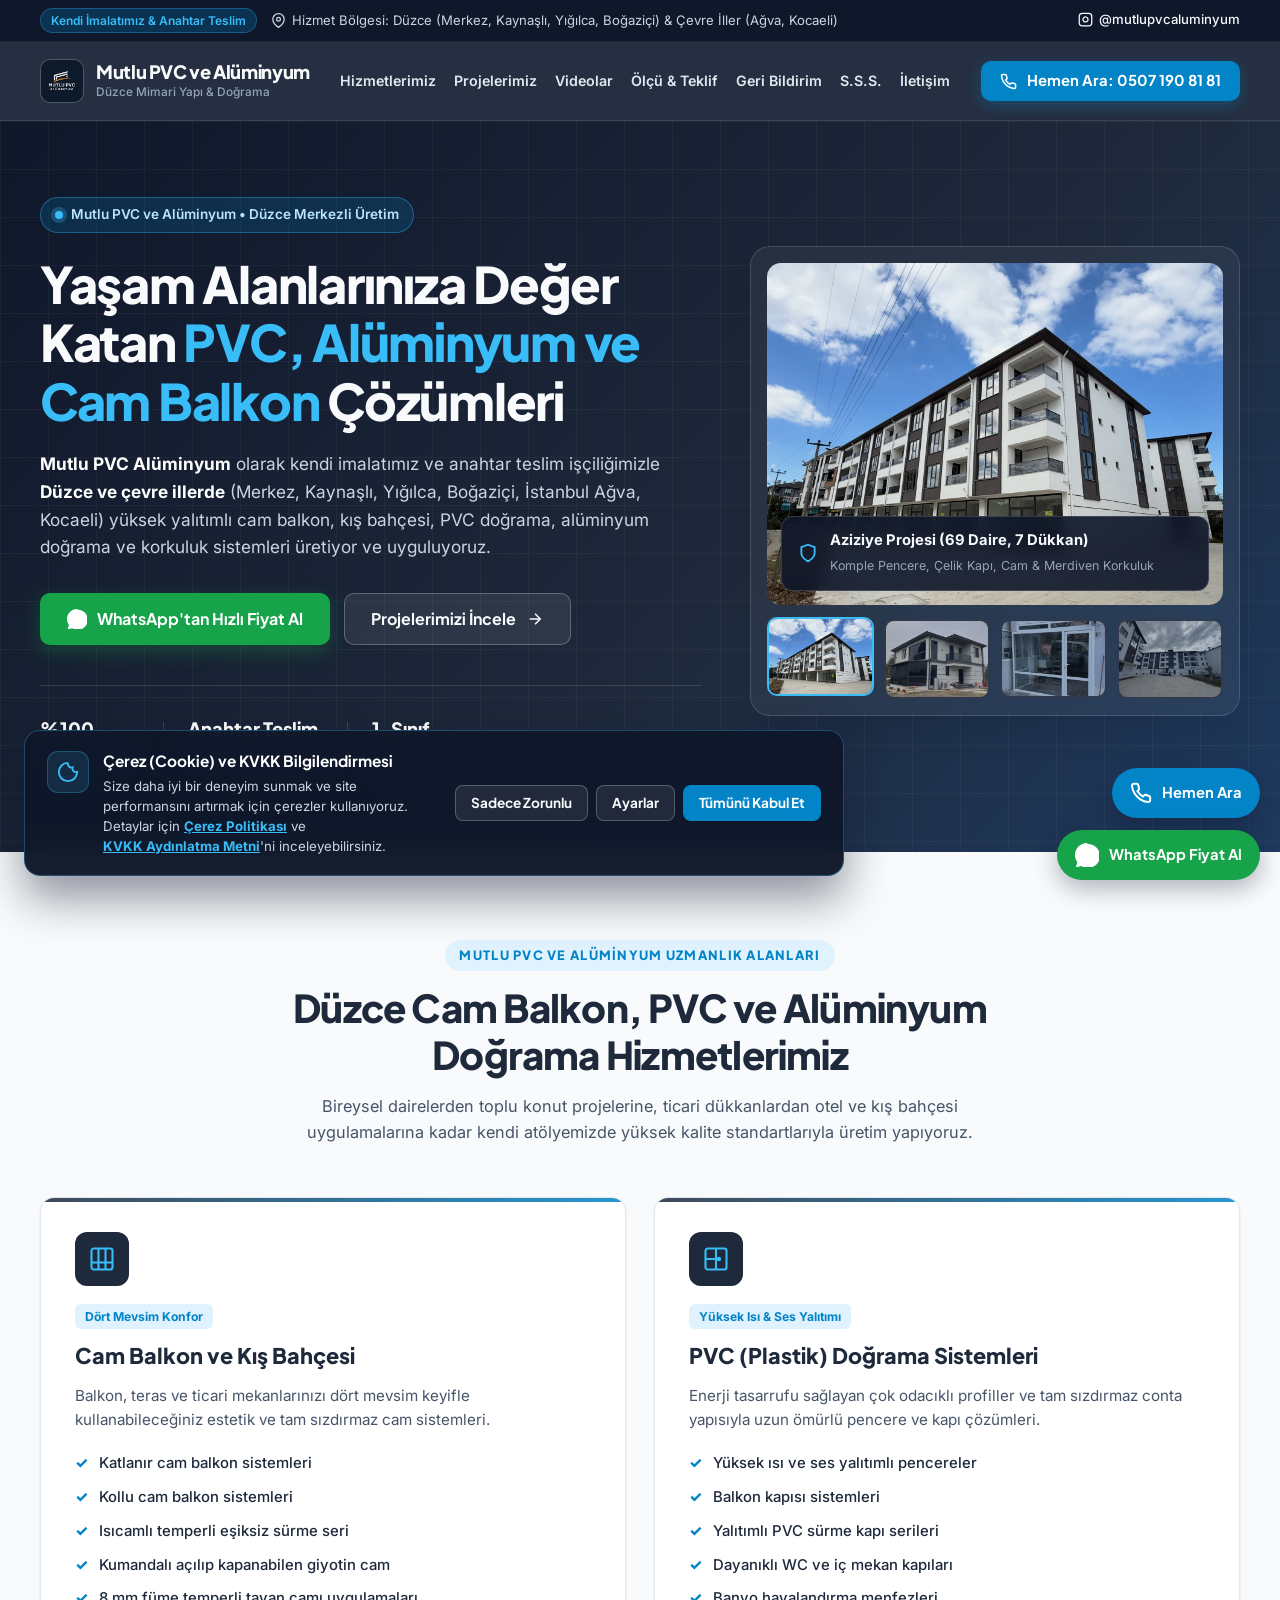
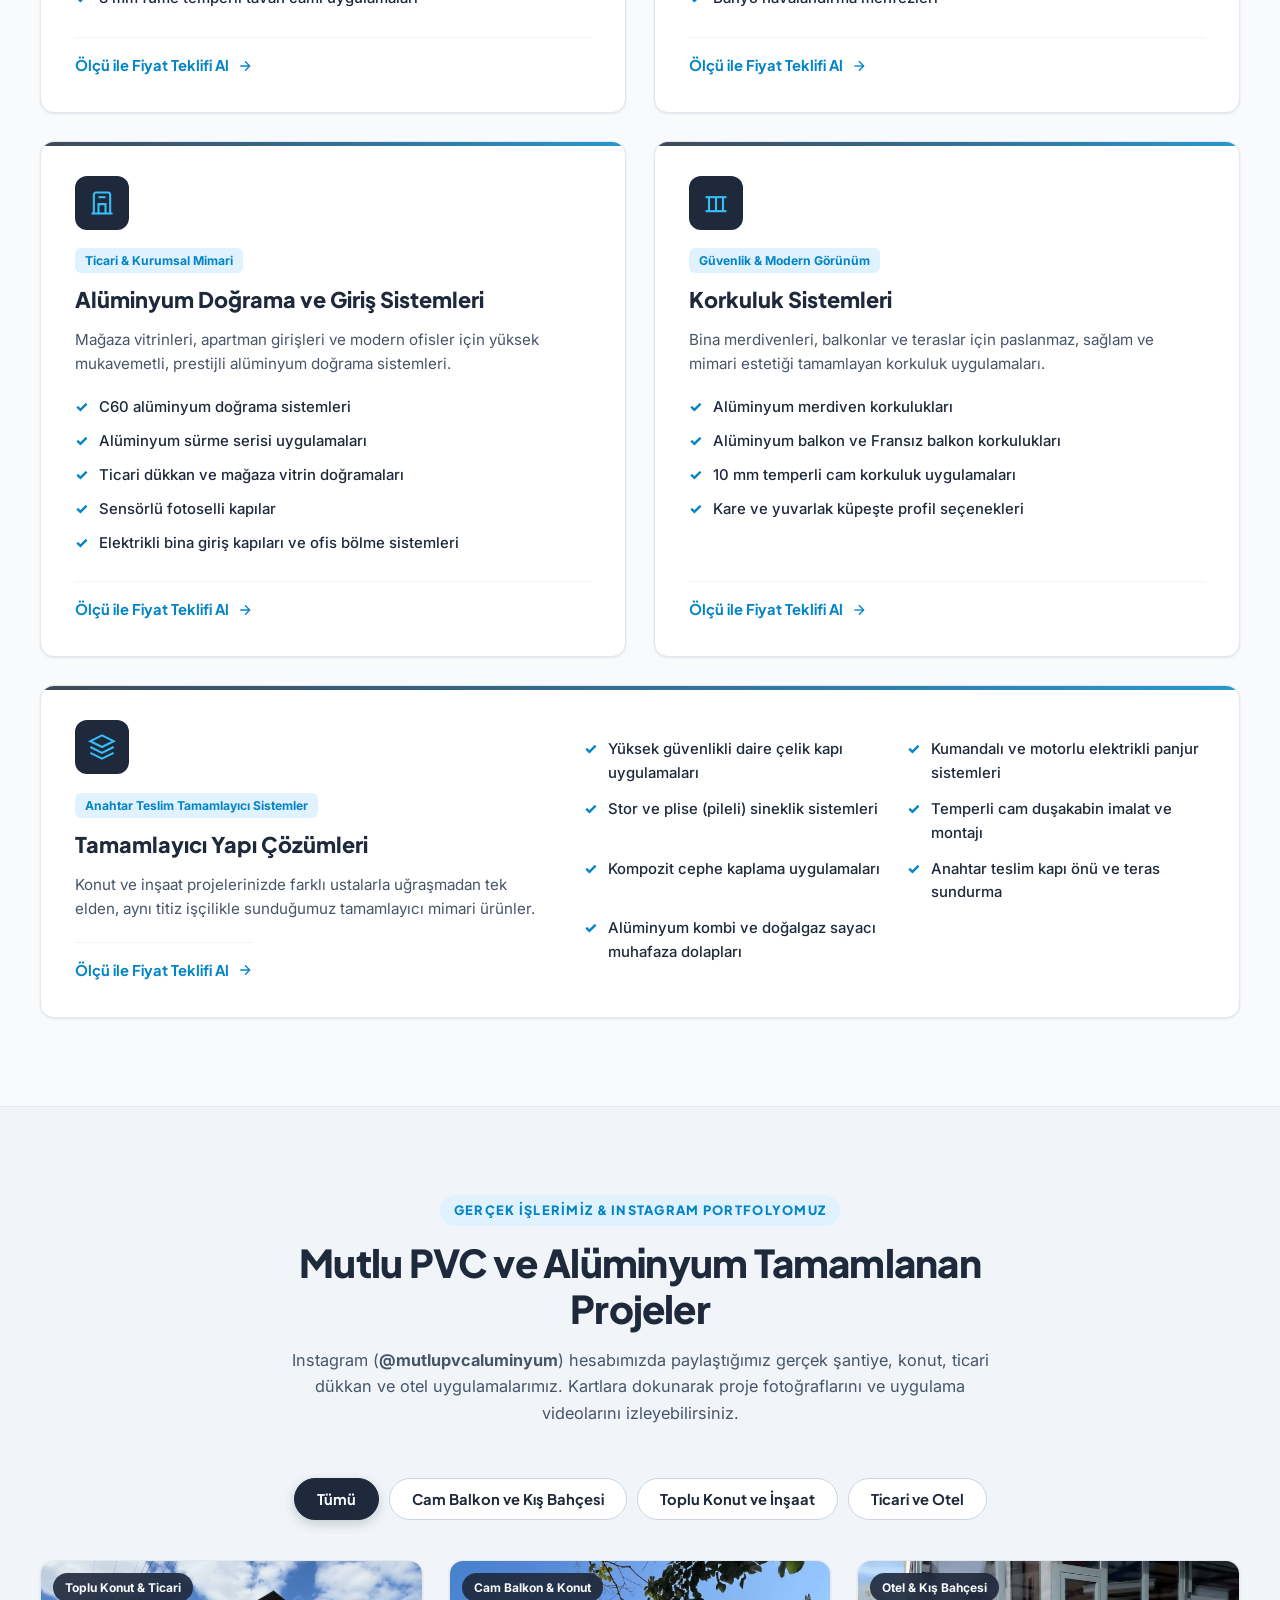
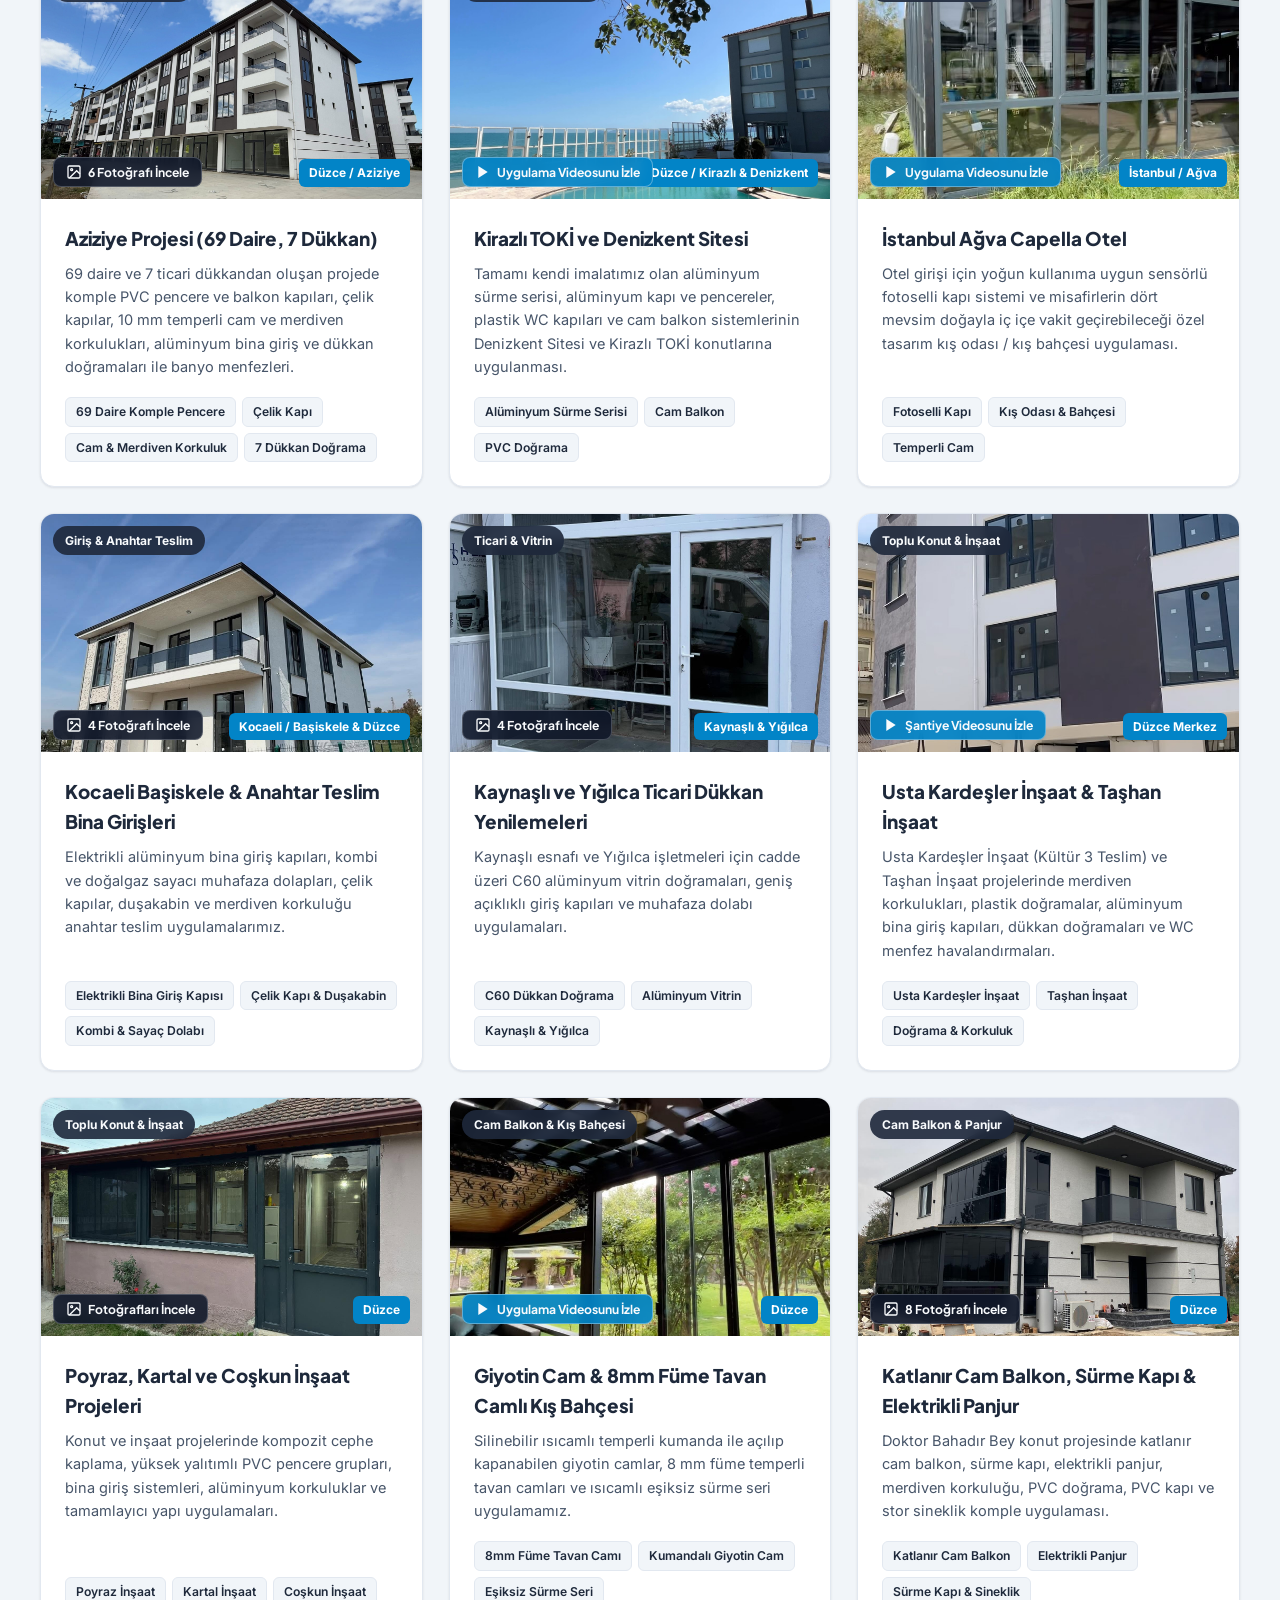
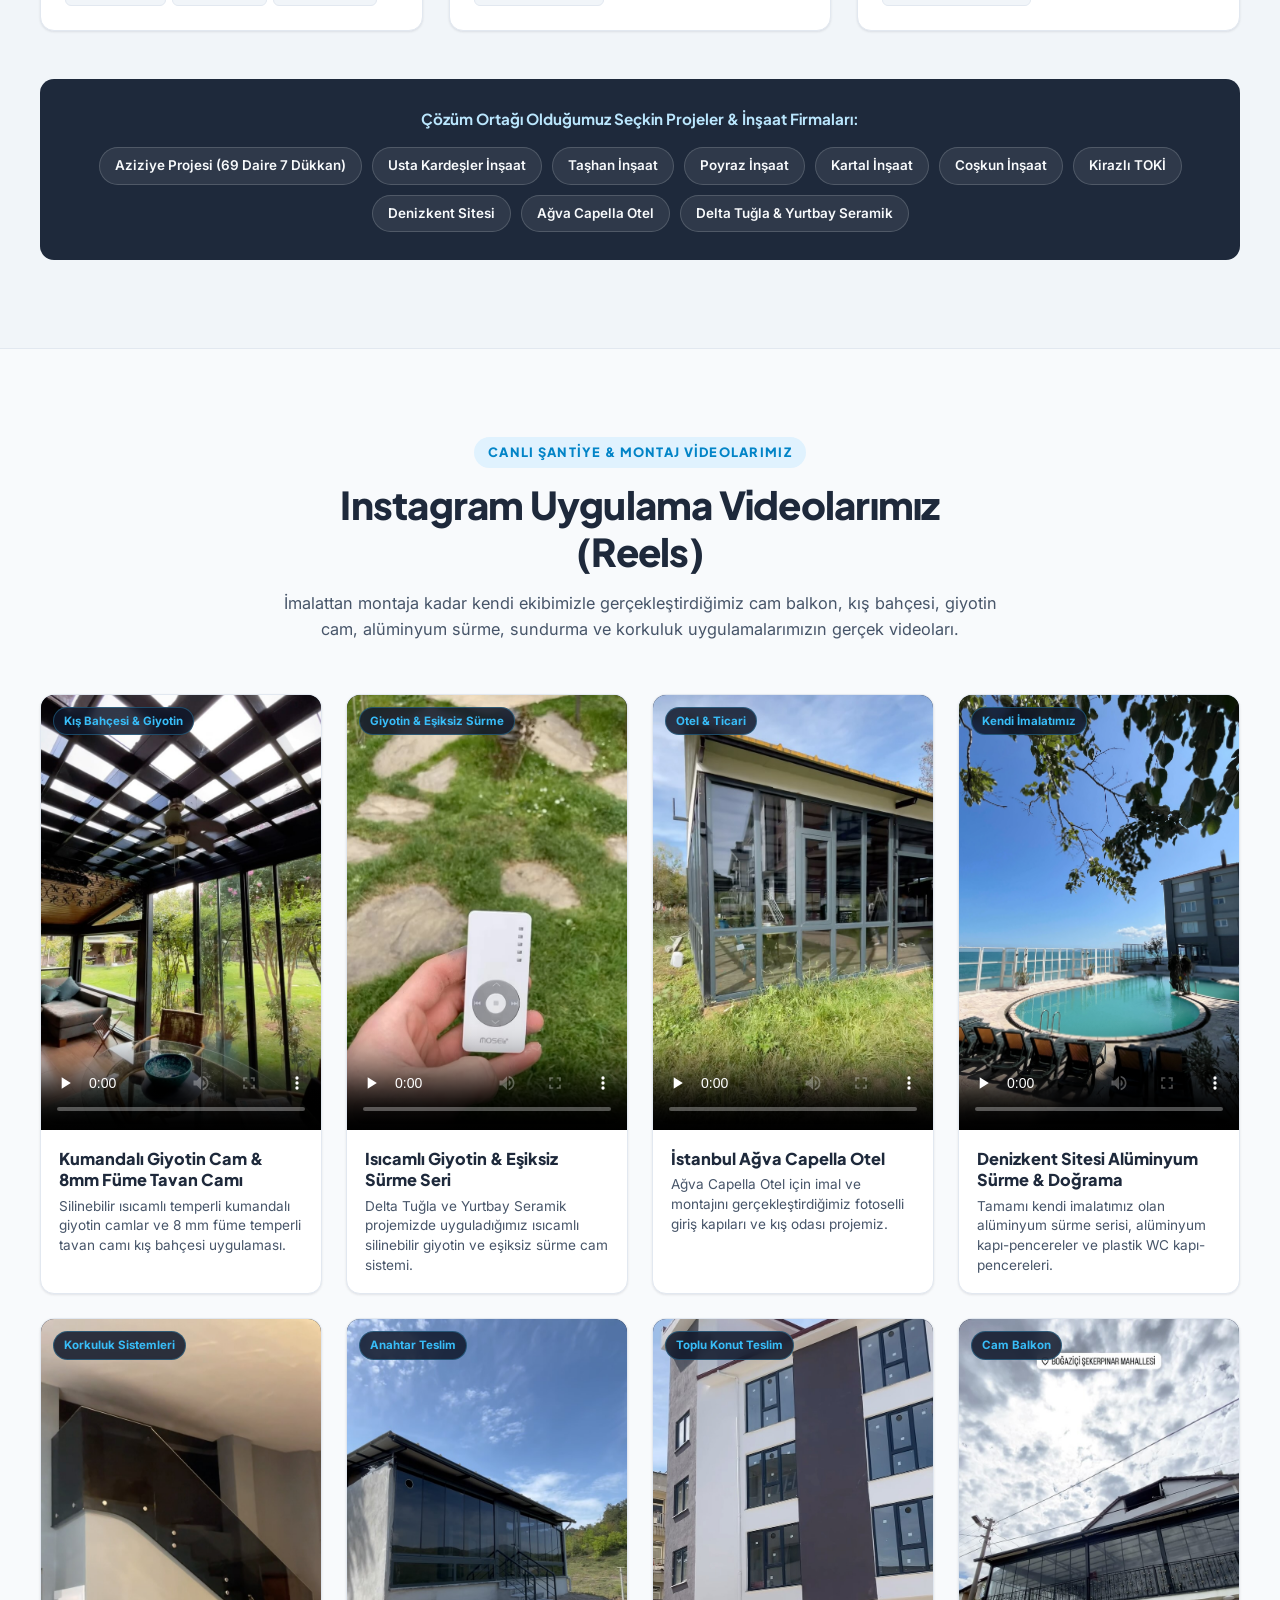
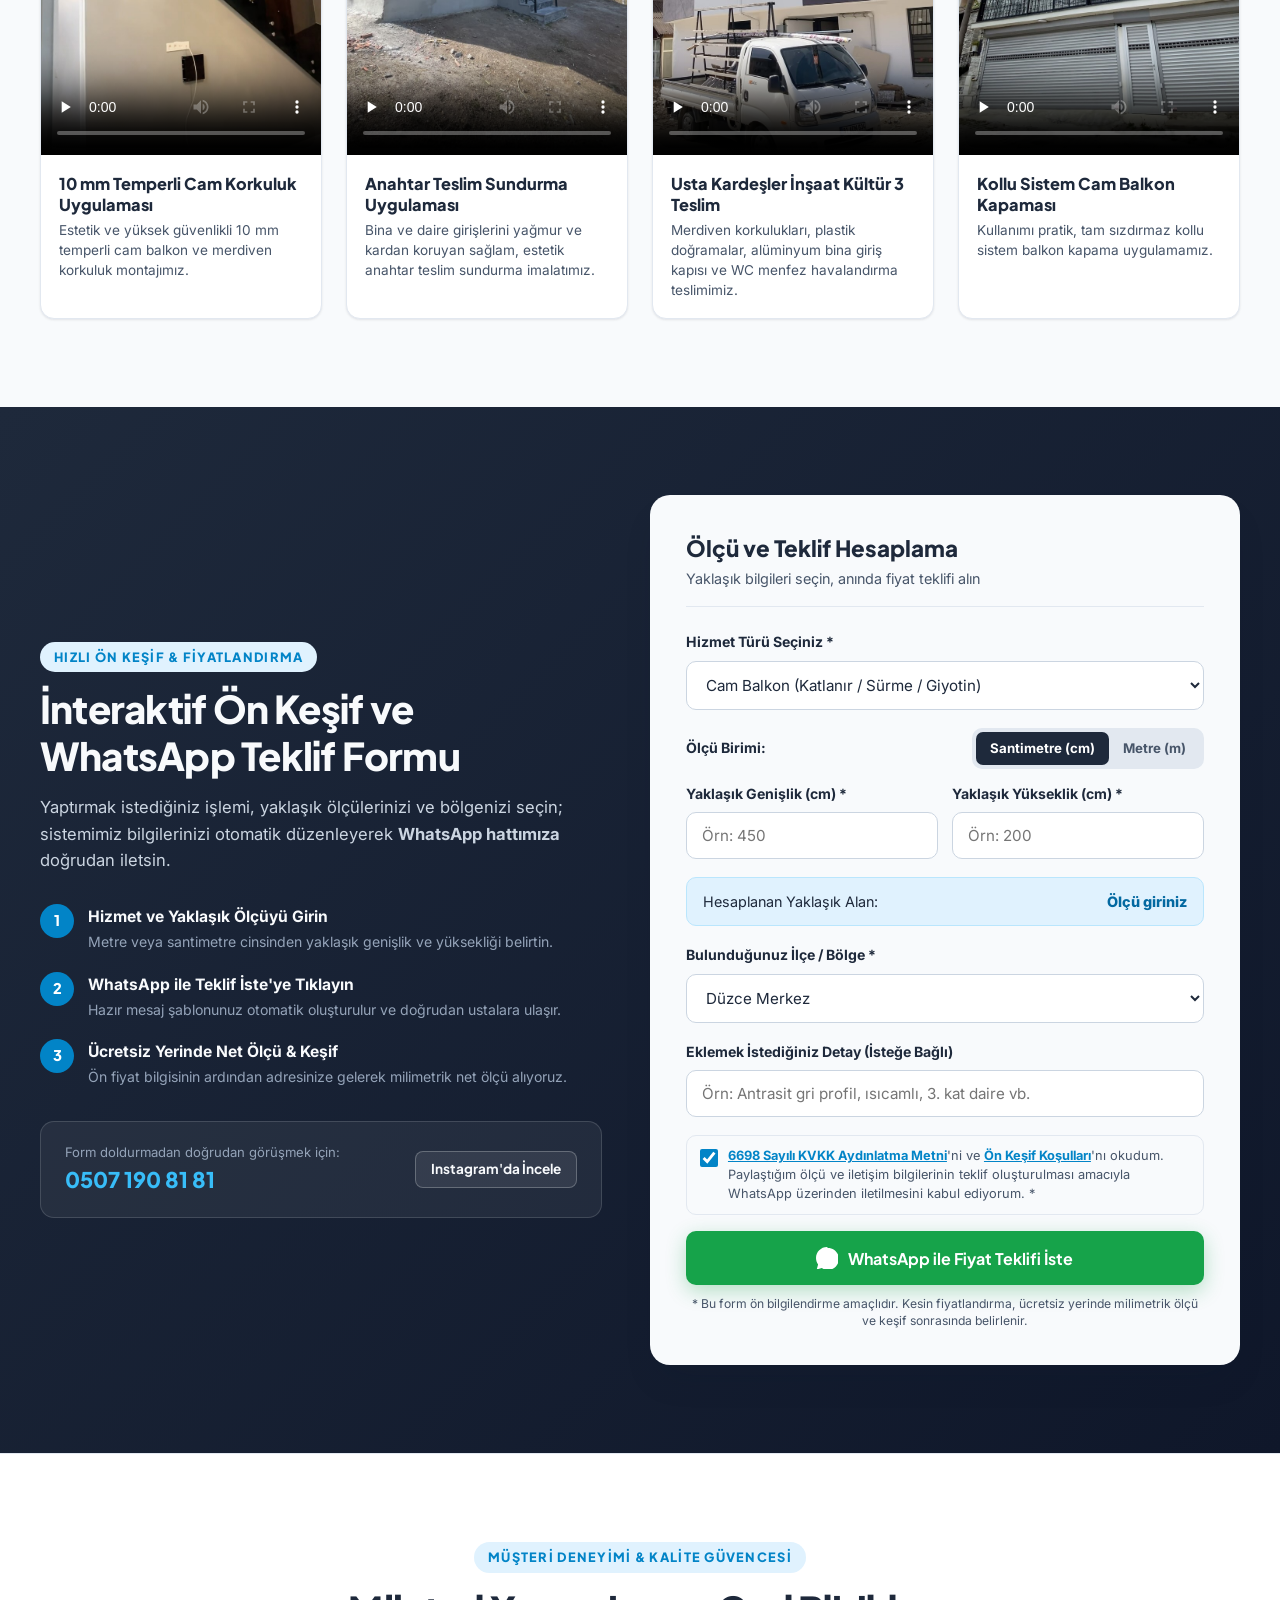
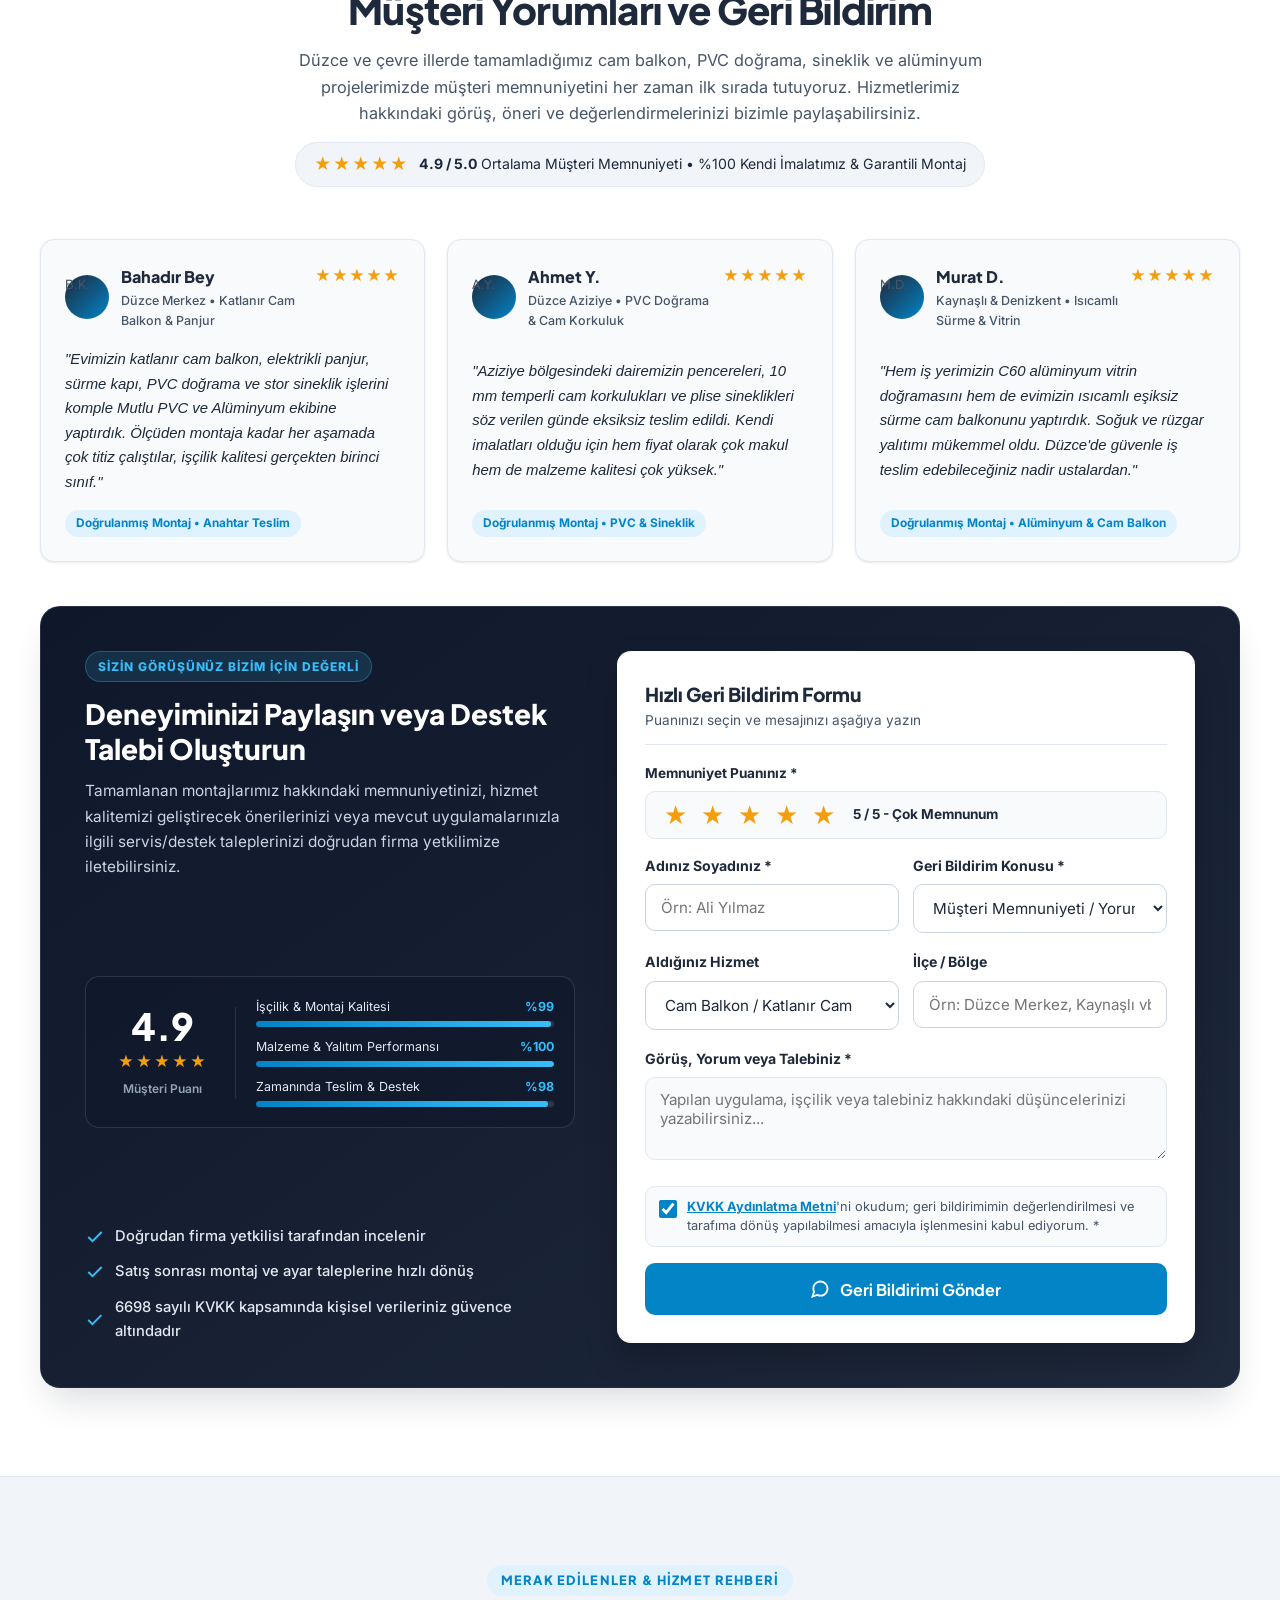
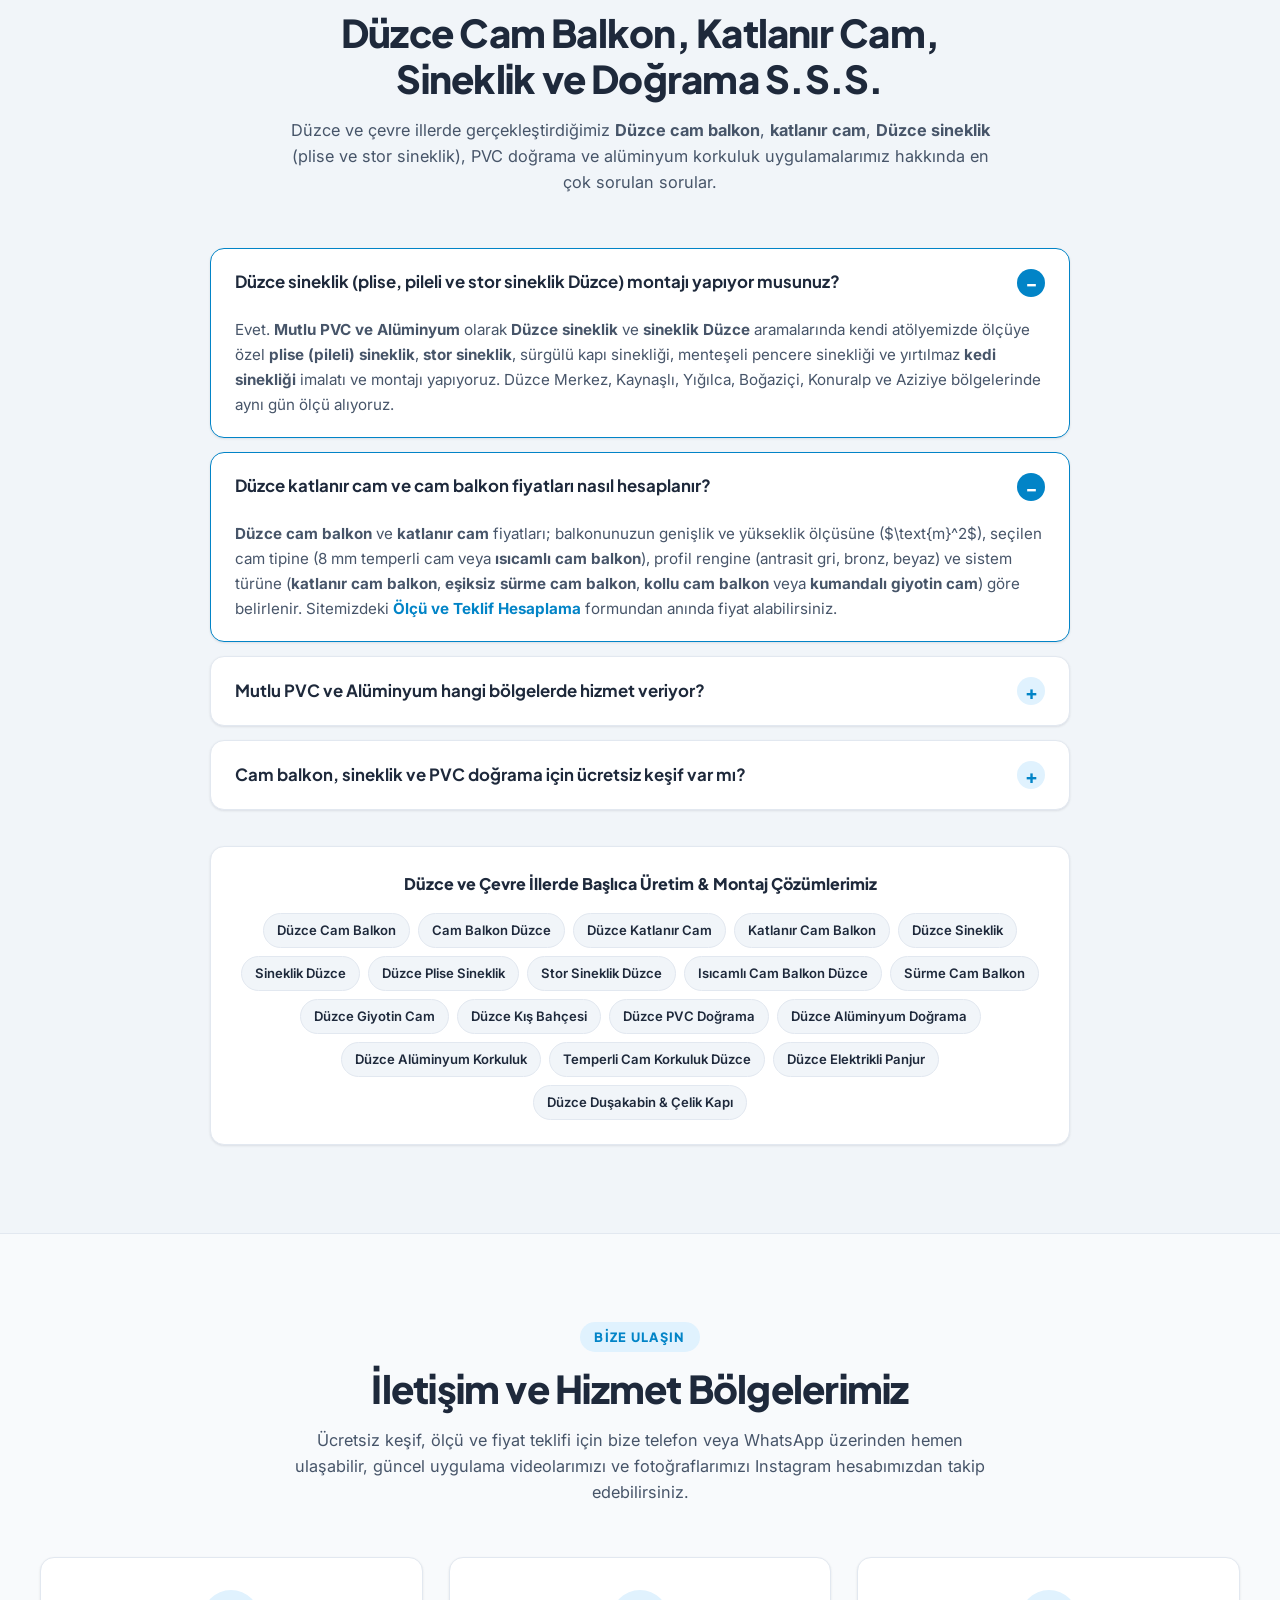
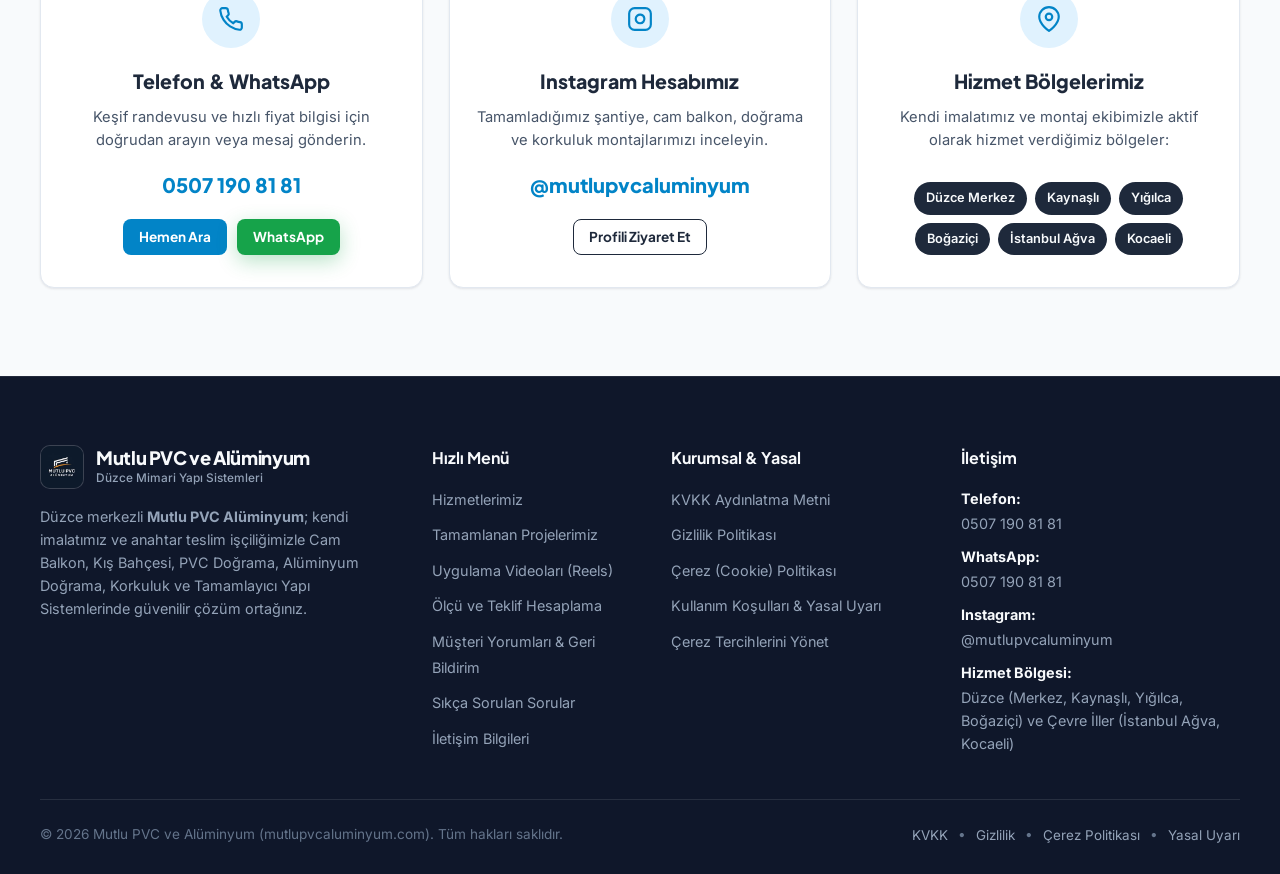
==== commit 5bd6e03c: "fix: bust desktop CSS/JS cache and polish desktop feedback & cookie banner layouts" ====
--- a/index.html
+++ b/index.html
@@ -34,7 +34,7 @@
     <link href="https://fonts.googleapis.com/css2?family=Inter:wght@400;500;600;700&family=Plus+Jakarta+Sans:wght@600;700;800&display=swap" rel="stylesheet">
 
     <!-- Stylesheet -->
-    <link rel="stylesheet" href="css/style.css">
+    <link rel="stylesheet" href="css/style.css?v=2.3">
 
     <!-- Schema.org LocalBusiness, OfferCatalog & FAQPage Structured Data for Google SEO -->
     <script type="application/ld+json">
@@ -1101,22 +1101,57 @@
                 <!-- İnteraktif Geri Bildirim & Değerlendirme Formu -->
                 <div class="feedback-form-wrapper">
                     <div class="feedback-info-col">
-                        <span class="feedback-tag">SİZİN GÖRÜŞÜNÜZ BİZİM İÇİN DEĞERLİ</span>
-                        <h3>Deneyiminizi Paylaşın veya Destek Talebi Oluşturun</h3>
-                        <p>
-                            Tamamlanan montajlarımız hakkındaki memnuniyetinizi, hizmet kalitemizi geliştirecek önerilerinizi veya mevcut uygulamalarınızla ilgili servis/destek taleplerinizi doğrudan firma yetkilimize iletebilirsiniz.
-                        </p>
+                        <div>
+                            <span class="feedback-tag">SİZİN GÖRÜŞÜNÜZ BİZİM İÇİN DEĞERLİ</span>
+                            <h3>Deneyiminizi Paylaşın veya Destek Talebi Oluşturun</h3>
+                            <p>
+                                Tamamlanan montajlarımız hakkındaki memnuniyetinizi, hizmet kalitemizi geliştirecek önerilerinizi veya mevcut uygulamalarınızla ilgili servis/destek taleplerinizi doğrudan firma yetkilimize iletebilirsiniz.
+                            </p>
+                        </div>
+
+                        <!-- Masaüstü ve Mobil Uyumlu Memnuniyet Karnesi Kutusu -->
+                        <div class="feedback-score-box">
+                            <div class="score-box-left">
+                                <span class="score-big">4.9</span>
+                                <span class="score-stars">★★★★★</span>
+                                <span class="score-caption">Müşteri Puanı</span>
+                            </div>
+                            <div class="score-box-bars">
+                                <div class="score-bar-row">
+                                    <div class="score-bar-label">
+                                        <span>İşçilik &amp; Montaj Kalitesi</span>
+                                        <strong>%99</strong>
+                                    </div>
+                                    <div class="score-bar-track"><span style="width: 99%"></span></div>
+                                </div>
+                                <div class="score-bar-row">
+                                    <div class="score-bar-label">
+                                        <span>Malzeme &amp; Yalıtım Performansı</span>
+                                        <strong>%100</strong>
+                                    </div>
+                                    <div class="score-bar-track"><span style="width: 100%"></span></div>
+                                </div>
+                                <div class="score-bar-row">
+                                    <div class="score-bar-label">
+                                        <span>Zamanında Teslim &amp; Destek</span>
+                                        <strong>%98</strong>
+                                    </div>
+                                    <div class="score-bar-track"><span style="width: 98%"></span></div>
+                                </div>
+                            </div>
+                        </div>
+
                         <ul class="feedback-perks">
                             <li>
-                                <svg width="20" height="20" viewBox="0 0 24 24" fill="none" stroke="#0284C7" stroke-width="2.3"><polyline points="20 6 9 17 4 12"></polyline></svg>
+                                <svg width="20" height="20" viewBox="0 0 24 24" fill="none" stroke="#38BDF8" stroke-width="2.3"><polyline points="20 6 9 17 4 12"></polyline></svg>
                                 <span>Doğrudan firma yetkilisi tarafından incelenir</span>
                             </li>
                             <li>
-                                <svg width="20" height="20" viewBox="0 0 24 24" fill="none" stroke="#0284C7" stroke-width="2.3"><polyline points="20 6 9 17 4 12"></polyline></svg>
+                                <svg width="20" height="20" viewBox="0 0 24 24" fill="none" stroke="#38BDF8" stroke-width="2.3"><polyline points="20 6 9 17 4 12"></polyline></svg>
                                 <span>Satış sonrası montaj ve ayar taleplerine hızlı dönüş</span>
                             </li>
                             <li>
-                                <svg width="20" height="20" viewBox="0 0 24 24" fill="none" stroke="#0284C7" stroke-width="2.3"><polyline points="20 6 9 17 4 12"></polyline></svg>
+                                <svg width="20" height="20" viewBox="0 0 24 24" fill="none" stroke="#38BDF8" stroke-width="2.3"><polyline points="20 6 9 17 4 12"></polyline></svg>
                                 <span>6698 sayılı KVKK kapsamında kişisel verileriniz güvence altındadır</span>
                             </li>
                         </ul>
@@ -1527,11 +1562,16 @@
     <!-- Çerez (Cookie) Onay Çubuğu -->
     <aside class="cookie-banner" id="cookieBanner" role="region" aria-label="Çerez Kullanımı ve Gizlilik Bildirimi" hidden>
         <div class="cookie-banner-inner">
-            <div class="cookie-banner-text">
-                <strong>🍪 Çerez ve KVKK Bilgilendirmesi</strong>
-                <p>
-                    Size telefonda ve bilgisayarda en iyi deneyimi sunmak ve site performansını artırmak için çerezler kullanıyoruz. Detaylar için <button type="button" class="legal-inline-link" data-open-legal="cerez">Çerez Politikası</button> ve <button type="button" class="legal-inline-link" data-open-legal="kvkk">KVKK Aydınlatma Metni</button>'ni inceleyebilirsiniz.
-                </p>
+            <div class="cookie-banner-left">
+                <div class="cookie-icon-badge" aria-hidden="true">
+                    <svg width="22" height="22" viewBox="0 0 24 24" fill="none" stroke="#38BDF8" stroke-width="2"><path d="M12 2a10 10 0 1 0 10 10 4 4 0 0 1-5-5 4 4 0 0 1-5-5"></path><path d="M8.5 8.5v.01"></path><path d="M16 15.5v.01"></path><path d="M12 12v.01"></path><path d="M11 17v.01"></path><path d="M7 14v.01"></path></svg>
+                </div>
+                <div class="cookie-banner-text">
+                    <strong>Çerez (Cookie) ve KVKK Bilgilendirmesi</strong>
+                    <p>
+                        Size daha iyi bir deneyim sunmak ve site performansını artırmak için çerezler kullanıyoruz. Detaylar için <button type="button" class="legal-inline-link" data-open-legal="cerez">Çerez Politikası</button> ve <button type="button" class="legal-inline-link" data-open-legal="kvkk">KVKK Aydınlatma Metni</button>'ni inceleyebilirsiniz.
+                    </p>
+                </div>
             </div>
             <div class="cookie-banner-actions">
                 <button type="button" class="btn btn-outline-light btn-sm" id="cookieNecessaryBtn">Sadece Zorunlu</button>
@@ -1570,6 +1610,6 @@
         </a>
     </div>
 
-    <script src="js/main.js"></script>
+    <script src="js/main.js?v=2.3"></script>
 </body>
 </html>
--- a/css/style.css
+++ b/css/style.css
@@ -2178,14 +2178,22 @@
 /* Geri Bildirim Form Alanı */
 .feedback-form-wrapper {
     display: grid;
-    grid-template-columns: 1fr 1.25fr;
-    gap: 36px;
-    align-items: center;
+    grid-template-columns: 1fr 1.18fr;
+    gap: 42px;
+    align-items: stretch;
     background: linear-gradient(145deg, var(--color-anthracite-dark), var(--color-anthracite));
     border-radius: var(--radius-lg);
-    padding: 38px;
+    padding: 44px;
     color: var(--color-silver);
     box-shadow: var(--shadow-lg);
+    border: 1px solid rgba(248, 250, 252, 0.08);
+}
+
+.feedback-info-col {
+    display: flex;
+    flex-direction: column;
+    justify-content: space-between;
+    gap: 24px;
 }
 
 .feedback-tag {
@@ -2203,18 +2211,100 @@
 
 .feedback-info-col h3 {
     font-family: var(--font-heading);
-    font-size: 1.65rem;
+    font-size: 1.75rem;
     font-weight: 800;
     color: var(--color-white);
     line-height: 1.25;
-    margin-bottom: 14px;
+    margin-bottom: 12px;
 }
 
 .feedback-info-col p {
     color: #CBD5E1;
+    font-size: 0.96rem;
+    line-height: 1.65;
+    margin-bottom: 0;
+}
+
+/* Memnuniyet Karnesi Kutusu (Masaüstü ve Mobil) */
+.feedback-score-box {
+    display: grid;
+    grid-template-columns: 130px 1fr;
+    gap: 20px;
+    align-items: center;
+    background: rgba(15, 23, 42, 0.55);
+    border: 1px solid rgba(248, 250, 252, 0.12);
+    border-radius: var(--radius-md);
+    padding: 20px;
+}
+
+.score-box-left {
+    display: flex;
+    flex-direction: column;
+    align-items: center;
+    justify-content: center;
+    text-align: center;
+    padding-right: 16px;
+    border-right: 1px solid rgba(248, 250, 252, 0.12);
+}
+
+.score-big {
+    font-family: var(--font-heading);
+    font-size: 2.35rem;
+    font-weight: 800;
+    line-height: 1;
+    color: var(--color-white);
+    margin-bottom: 6px;
+}
+
+.score-stars {
+    color: #F59E0B;
     font-size: 0.95rem;
-    line-height: 1.65;
-    margin-bottom: 22px;
+    letter-spacing: 2px;
+    margin-bottom: 4px;
+}
+
+.score-caption {
+    font-size: 0.75rem;
+    color: #94A3B8;
+    font-weight: 600;
+}
+
+.score-box-bars {
+    display: flex;
+    flex-direction: column;
+    gap: 10px;
+}
+
+.score-bar-row {
+    display: flex;
+    flex-direction: column;
+    gap: 4px;
+}
+
+.score-bar-label {
+    display: flex;
+    justify-content: space-between;
+    font-size: 0.78rem;
+    color: #E2E8F0;
+}
+
+.score-bar-label strong {
+    color: var(--color-blue-light);
+}
+
+.score-bar-track {
+    width: 100%;
+    height: 6px;
+    background: rgba(248, 250, 252, 0.12);
+    border-radius: 99px;
+    overflow: hidden;
+}
+
+.score-bar-track span {
+    display: block;
+    height: 100%;
+    background: linear-gradient(90deg, var(--color-blue), var(--color-blue-light));
+    border-radius: 99px;
 }
 
 .feedback-perks {
@@ -2645,20 +2735,21 @@
     margin-top: 16px;
 }
 
-/* Çerez (Cookie) Onay Çubuğu */
+/* Çerez (Cookie) Onay Çubuğu - Masaüstünde Yatay Modern Bar, Mobilde Ergonomik Kart */
 .cookie-banner {
     position: fixed;
-    left: 20px;
-    bottom: 20px;
-    max-width: 640px;
+    left: 24px;
+    bottom: 24px;
+    width: calc(100% - 260px);
+    max-width: 820px;
     z-index: 1900;
     background-color: rgba(15, 23, 42, 0.97);
     color: var(--color-silver);
-    border: 1px solid rgba(56, 189, 248, 0.3);
-    border-radius: 14px;
-    padding: 16px 20px;
-    box-shadow: 0 20px 40px rgba(0, 0, 0, 0.4);
-    backdrop-filter: blur(12px);
+    border: 1px solid rgba(56, 189, 248, 0.32);
+    border-radius: 16px;
+    padding: 18px 22px;
+    box-shadow: 0 22px 45px rgba(15, 23, 42, 0.45);
+    backdrop-filter: blur(14px);
 }
 
 .cookie-banner[hidden] {
@@ -2667,22 +2758,45 @@
 
 .cookie-banner-inner {
     display: flex;
-    flex-direction: column;
-    gap: 12px;
+    flex-direction: row;
+    align-items: center;
+    justify-content: space-between;
+    gap: 20px;
+}
+
+.cookie-banner-left {
+    display: flex;
+    align-items: flex-start;
+    gap: 14px;
+    flex: 1;
+}
+
+.cookie-icon-badge {
+    width: 42px;
+    height: 42px;
+    border-radius: 11px;
+    background: rgba(56, 189, 248, 0.12);
+    border: 1px solid rgba(56, 189, 248, 0.28);
+    display: inline-flex;
+    align-items: center;
+    justify-content: center;
+    flex-shrink: 0;
+    margin-top: 2px;
 }
 
 .cookie-banner-text strong {
     display: block;
     font-family: var(--font-heading);
-    font-size: 0.95rem;
+    font-size: 0.96rem;
     color: var(--color-white);
     margin-bottom: 4px;
 }
 
 .cookie-banner-text p {
-    font-size: 0.82rem;
+    font-size: 0.83rem;
     color: #CBD5E1;
-    line-height: 1.45;
+    line-height: 1.5;
+    margin: 0;
 }
 
 .cookie-banner-text .legal-inline-link {
@@ -2693,7 +2807,7 @@
     display: flex;
     align-items: center;
     gap: 8px;
-    flex-wrap: wrap;
+    flex-shrink: 0;
 }
 
 
@@ -2867,12 +2981,23 @@
     .cookie-banner {
         left: 10px;
         right: 10px;
+        width: auto;
         bottom: calc(74px + env(safe-area-inset-bottom));
         max-width: none;
         padding: 14px 15px;
         border-radius: 12px;
     }
 
+    .cookie-banner-inner {
+        flex-direction: column;
+        align-items: stretch;
+        gap: 12px;
+    }
+
+    .cookie-icon-badge {
+        display: none;
+    }
+
     .cookie-banner-actions {
         display: grid;
         grid-template-columns: 1fr 1fr;
@@ -2884,6 +3009,18 @@
         min-height: 44px;
         font-size: 0.9rem;
     }
+
+    .feedback-score-box {
+        grid-template-columns: 1fr;
+        gap: 14px;
+    }
+
+    .score-box-left {
+        padding-right: 0;
+        padding-bottom: 12px;
+        border-right: none;
+        border-bottom: 1px solid rgba(248, 250, 252, 0.12);
+    }
 }
 
 @media (max-width: 560px) {
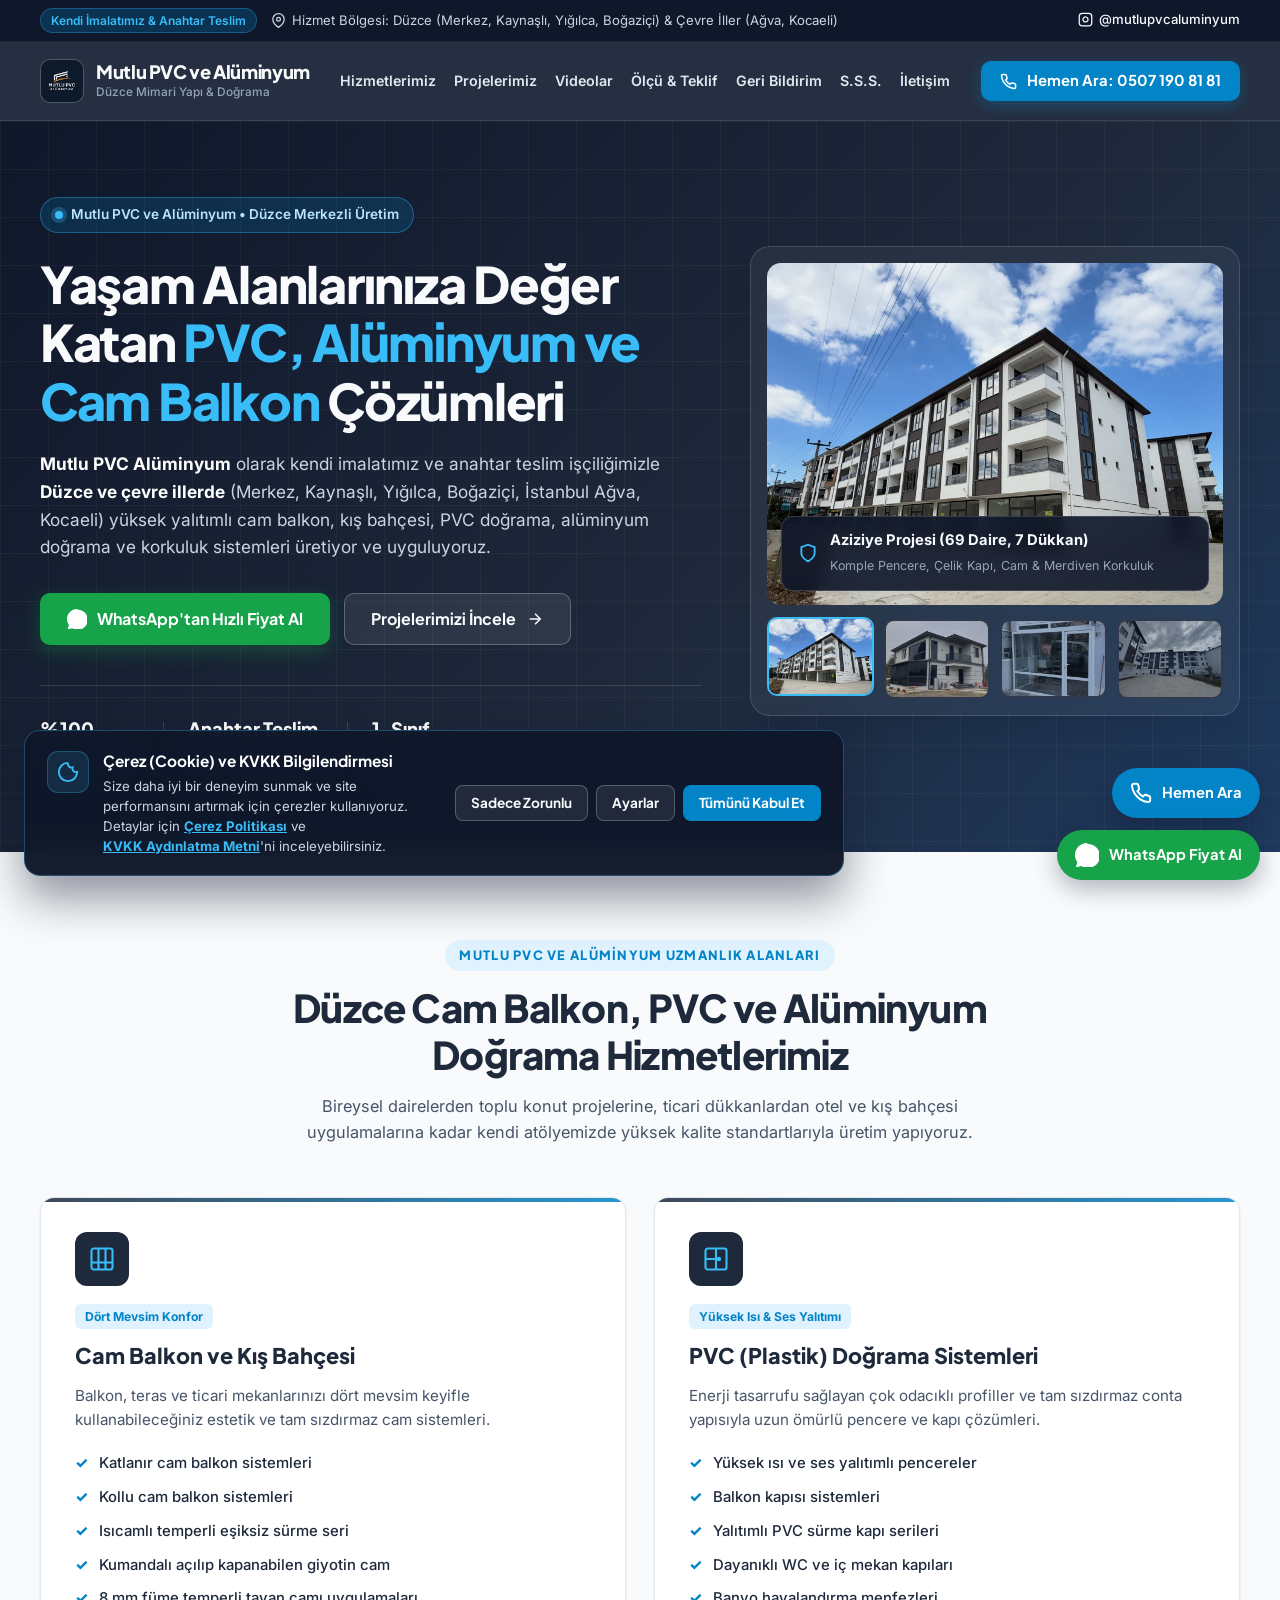
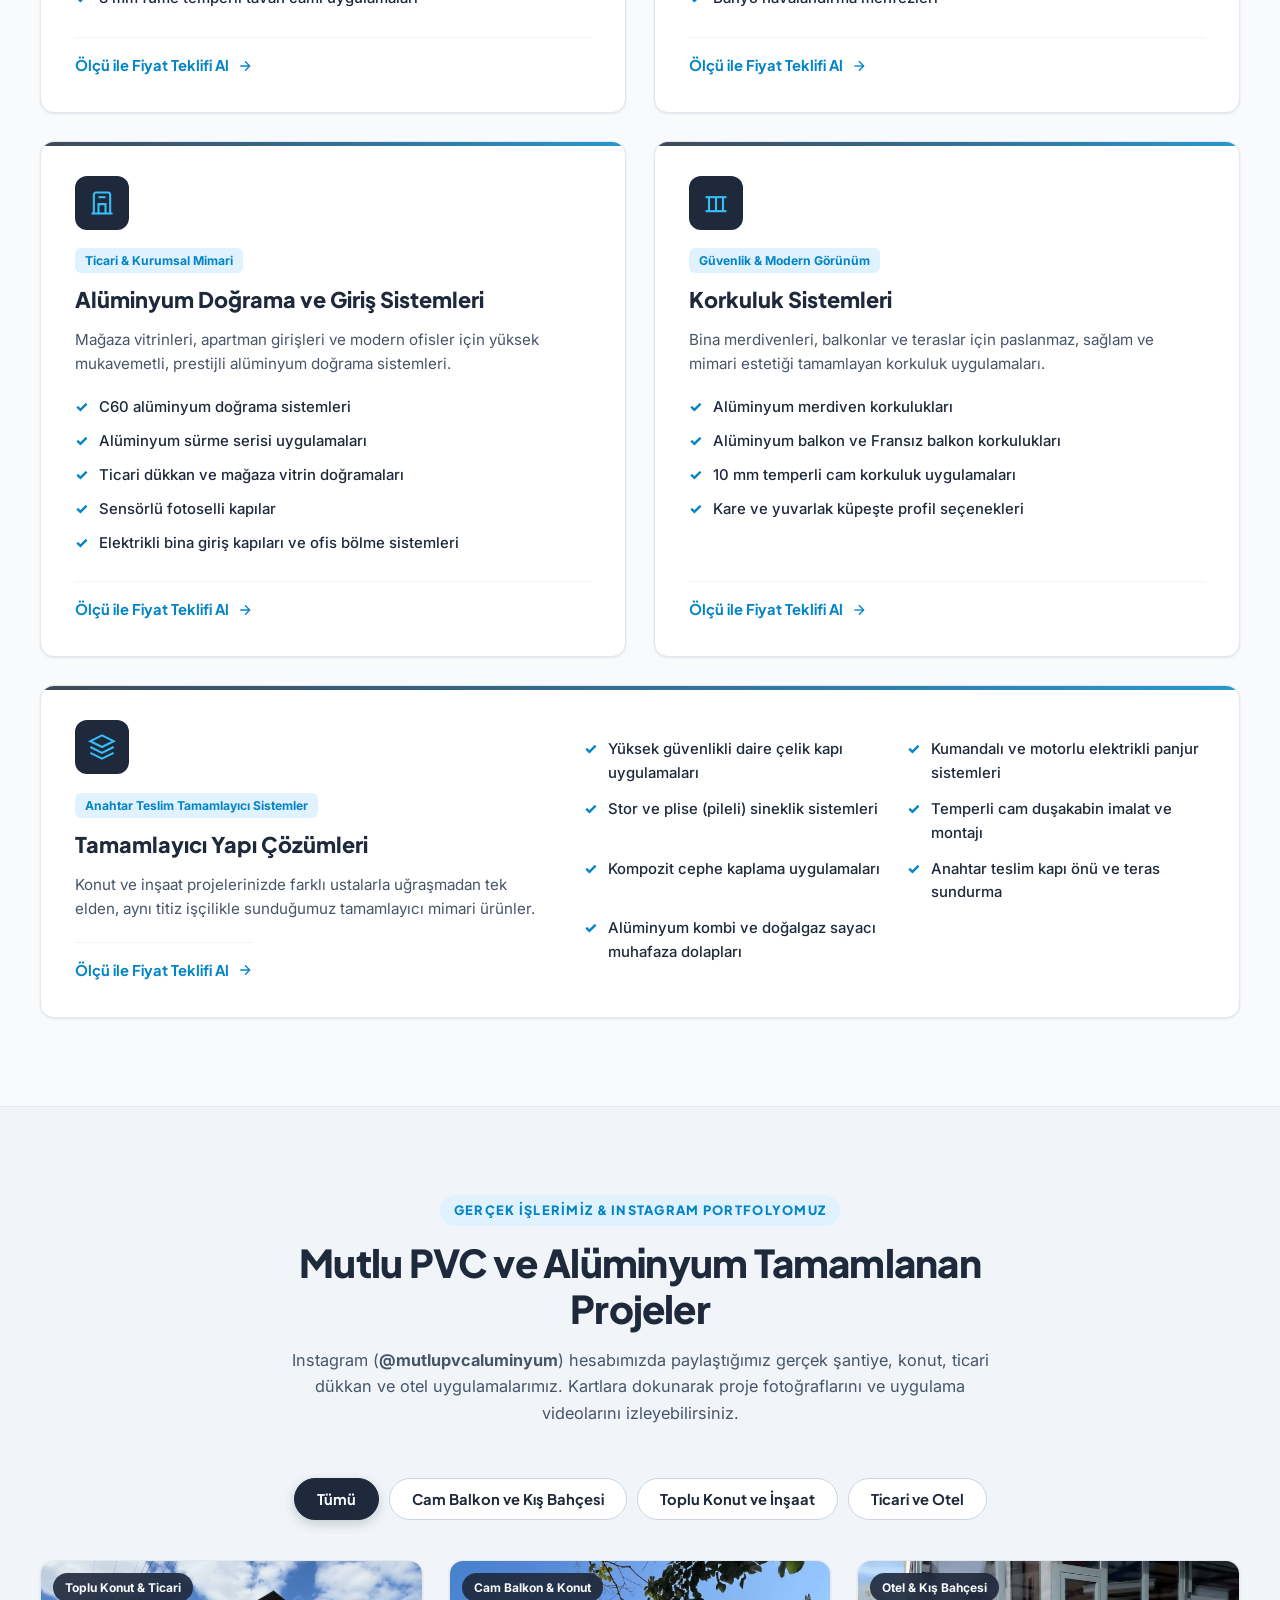
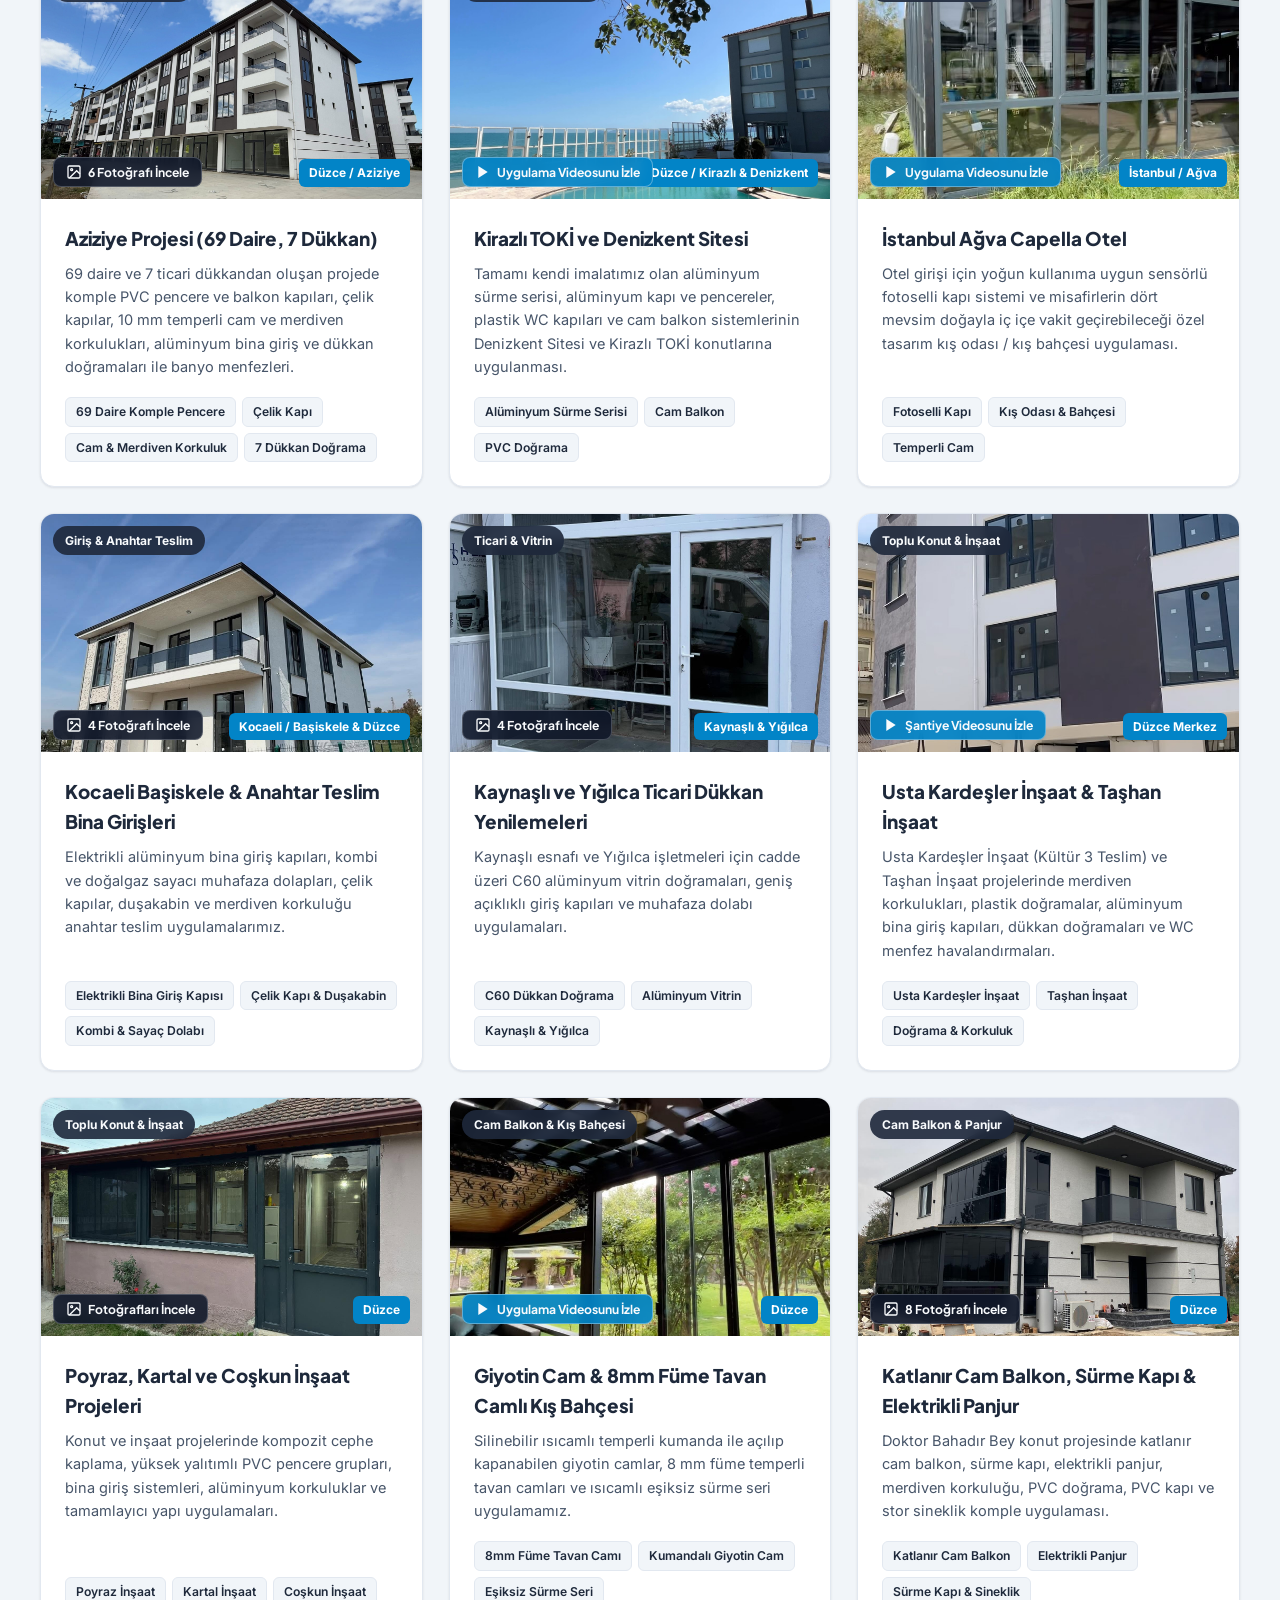
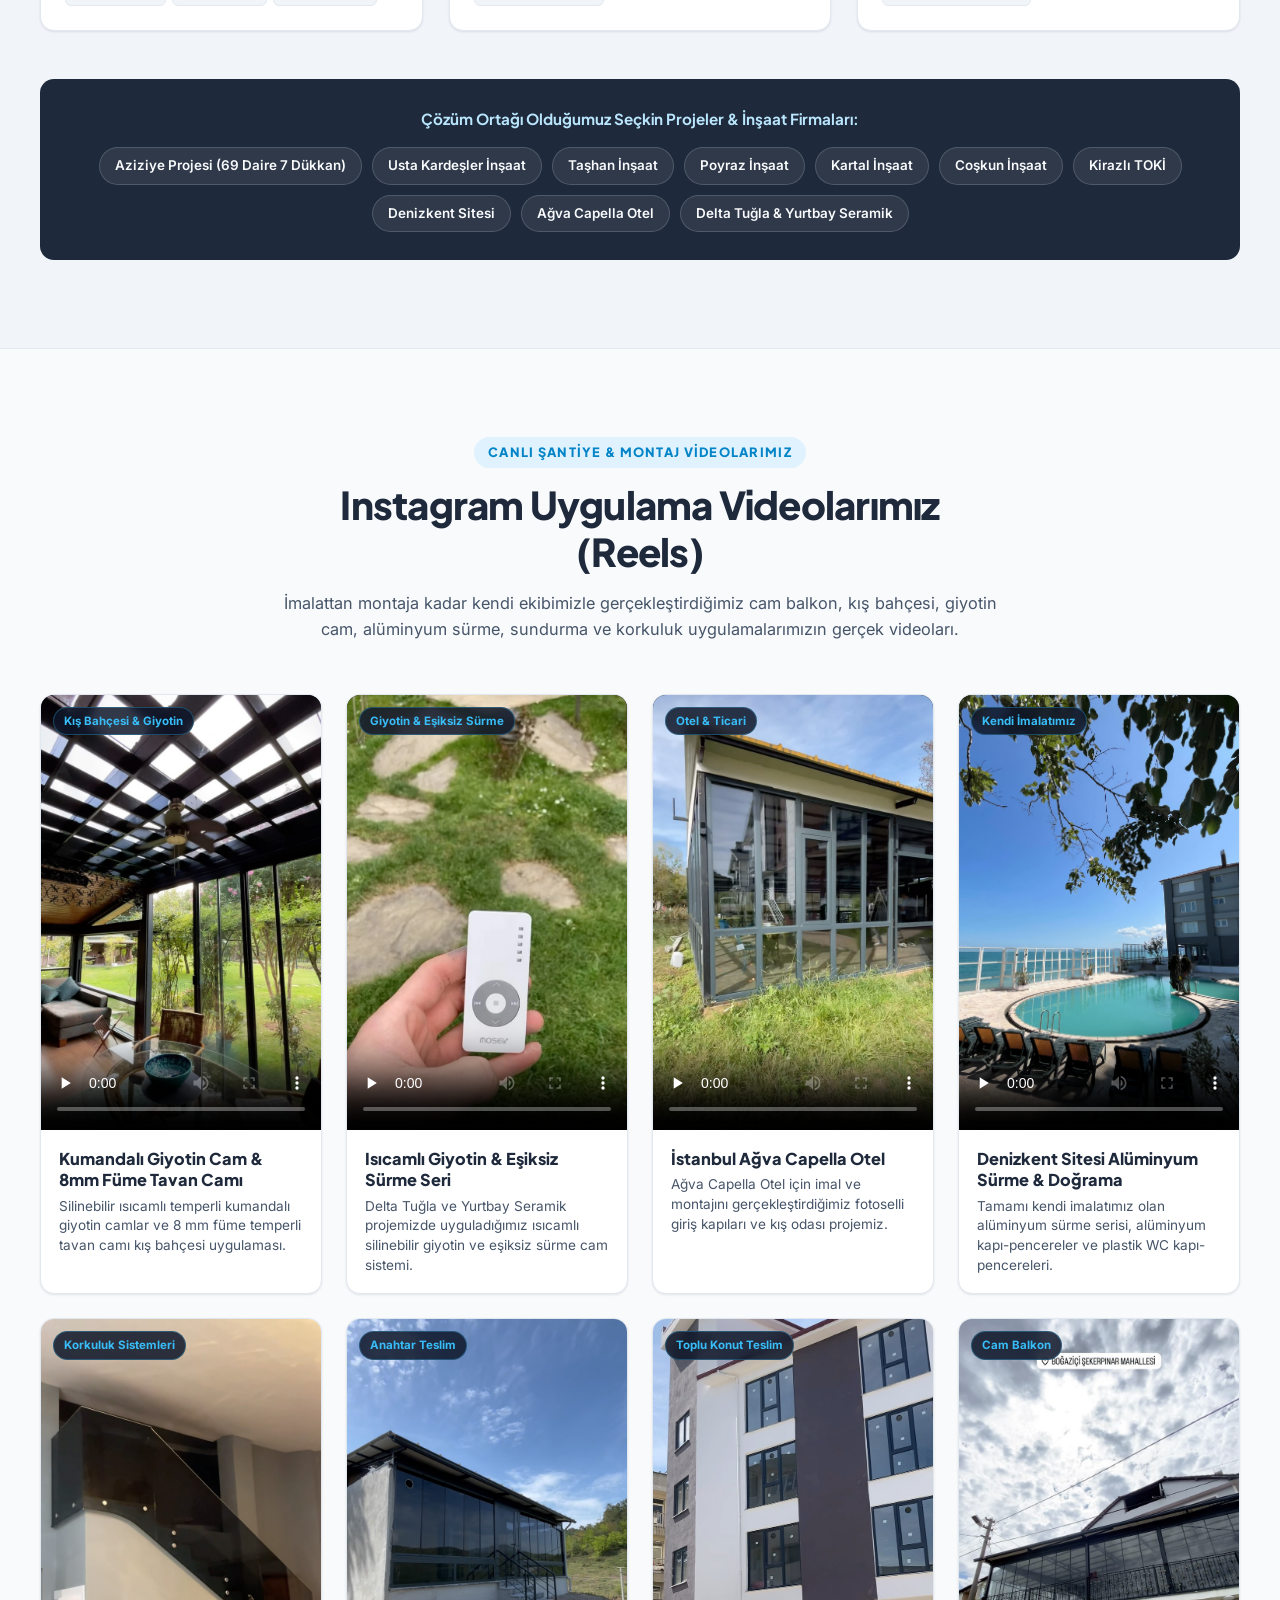
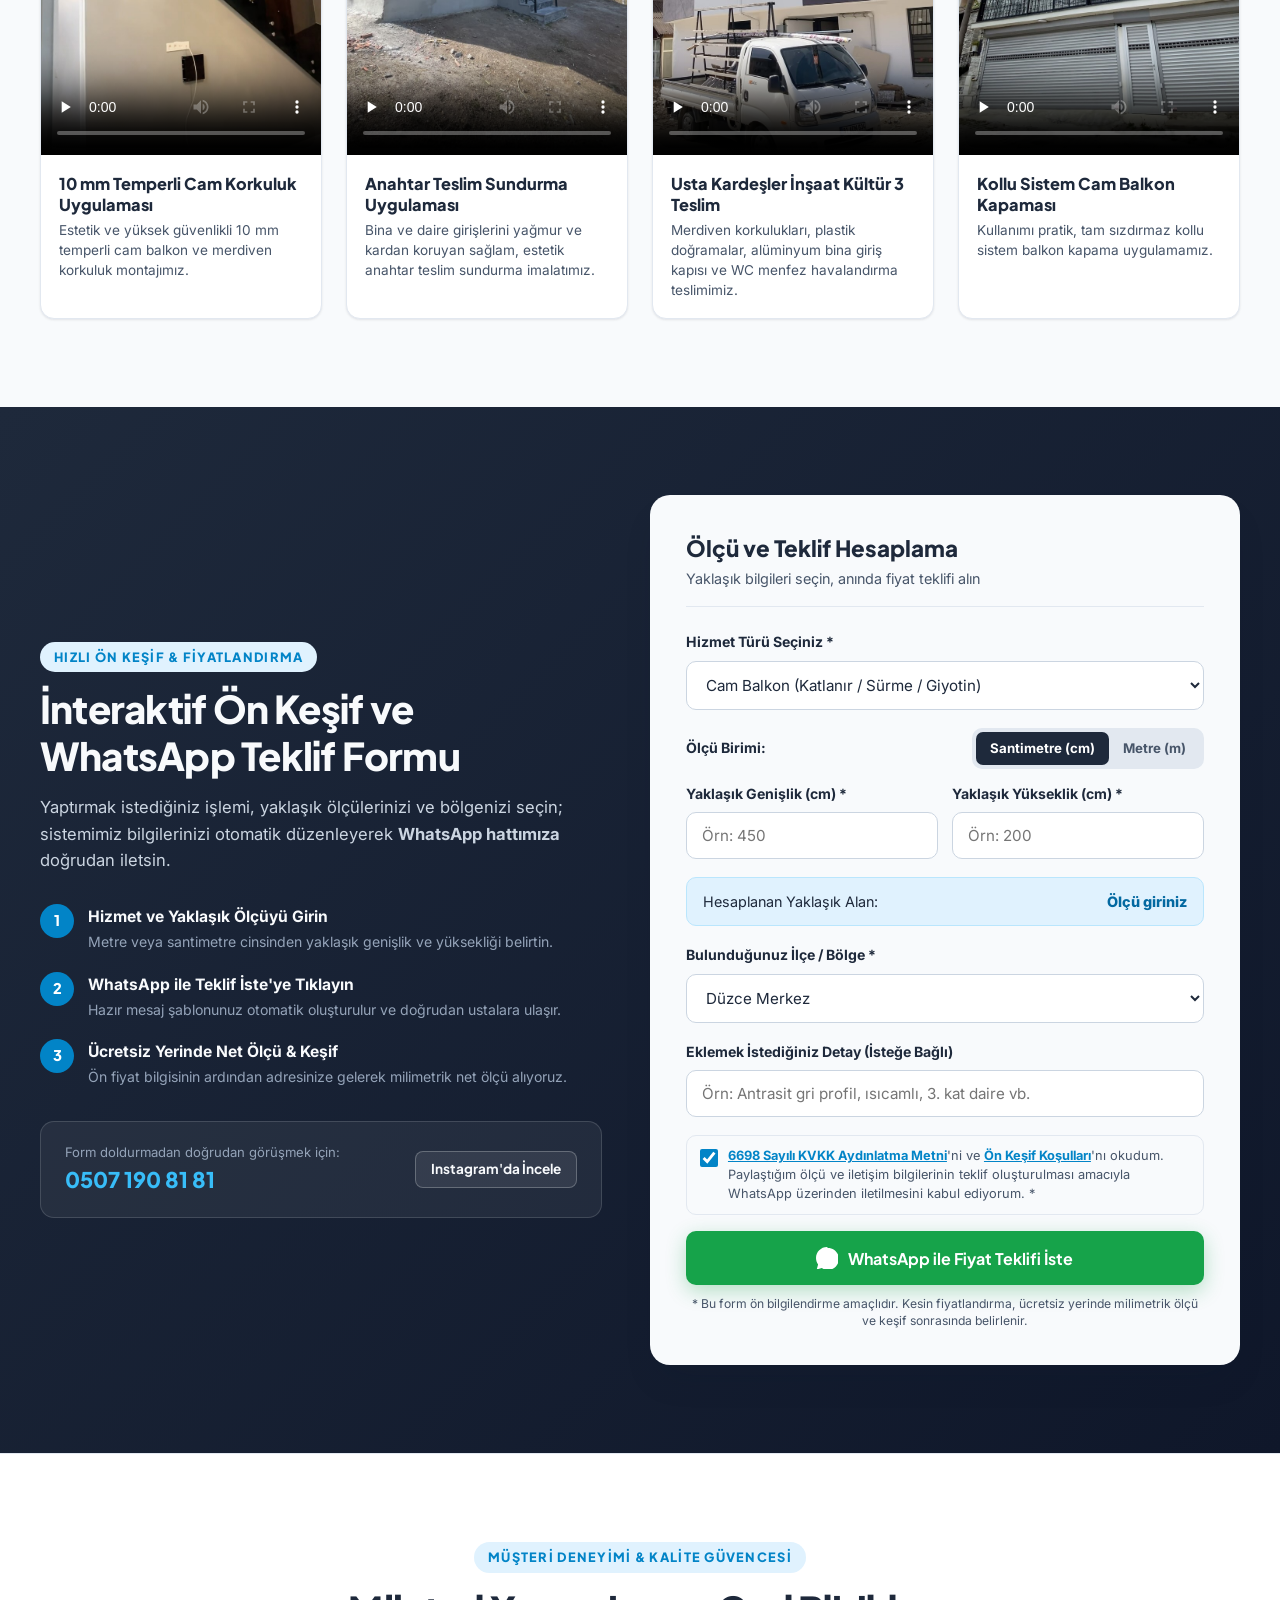
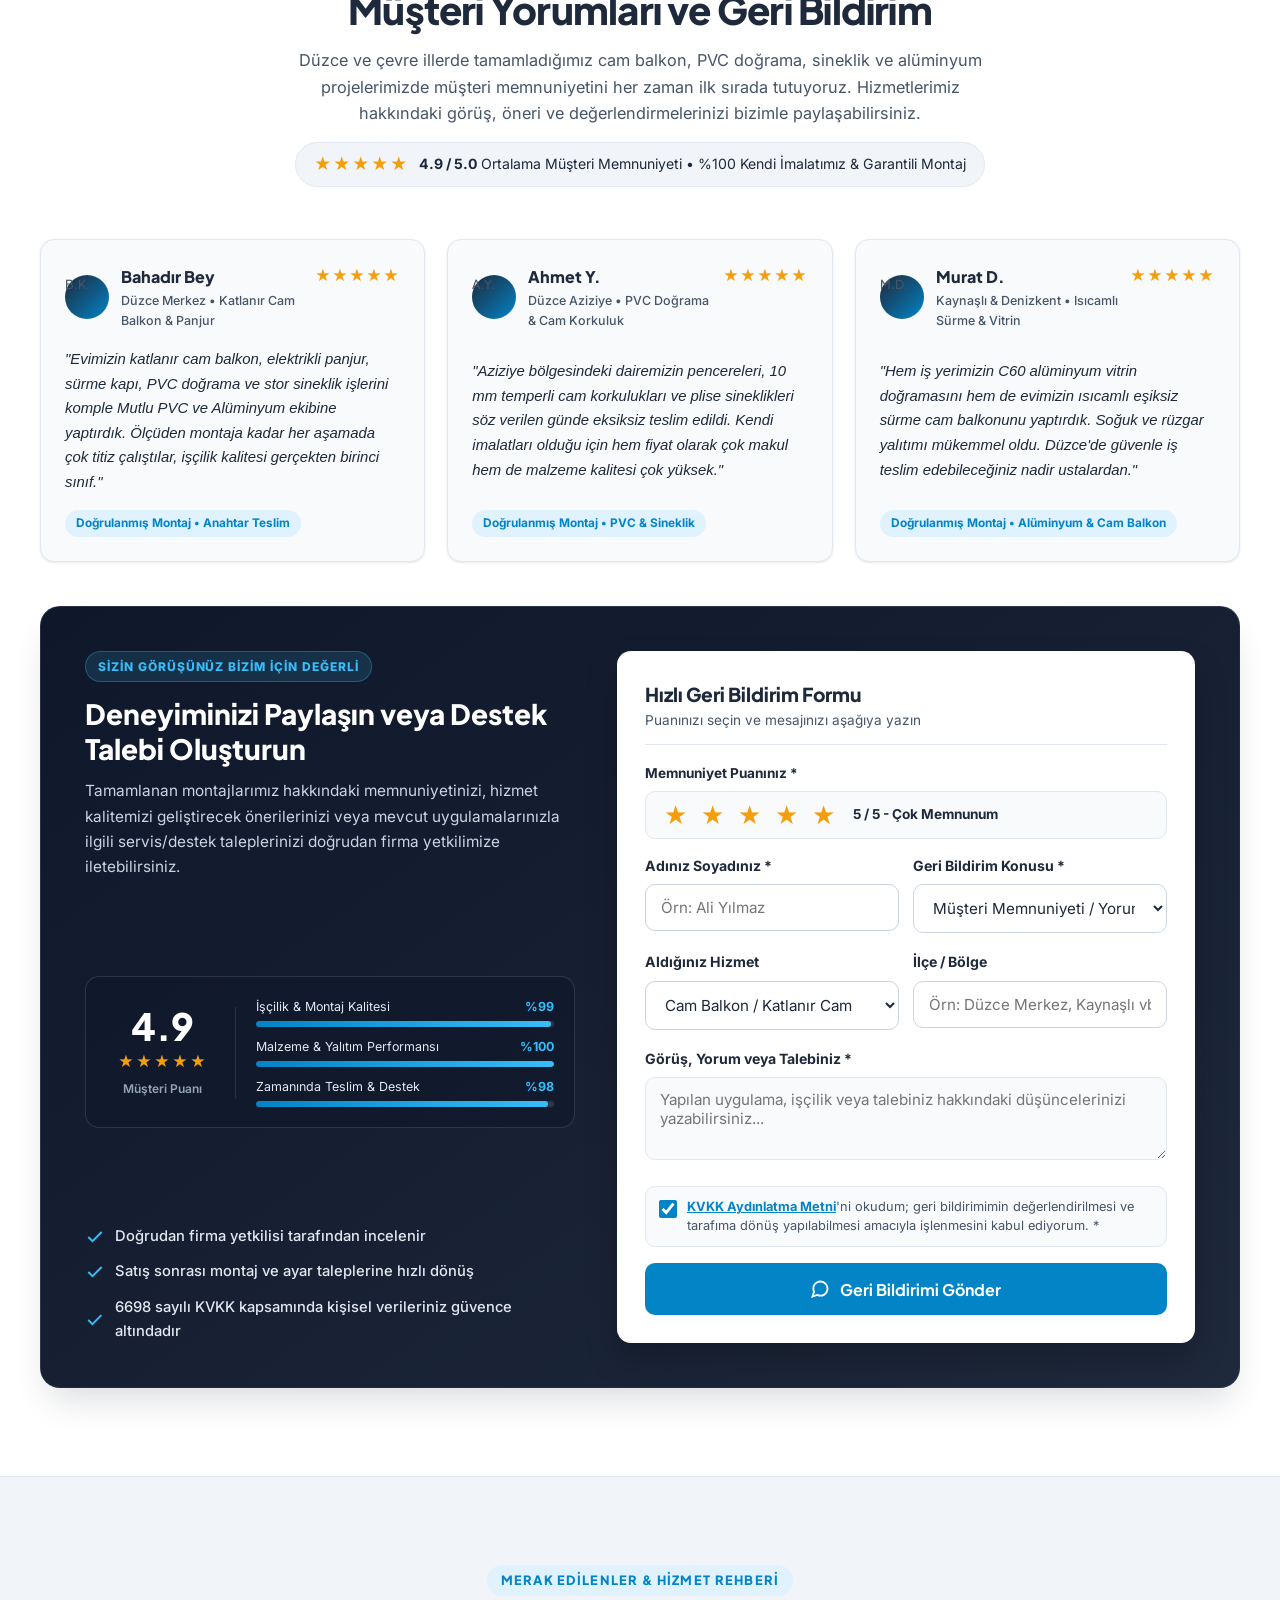
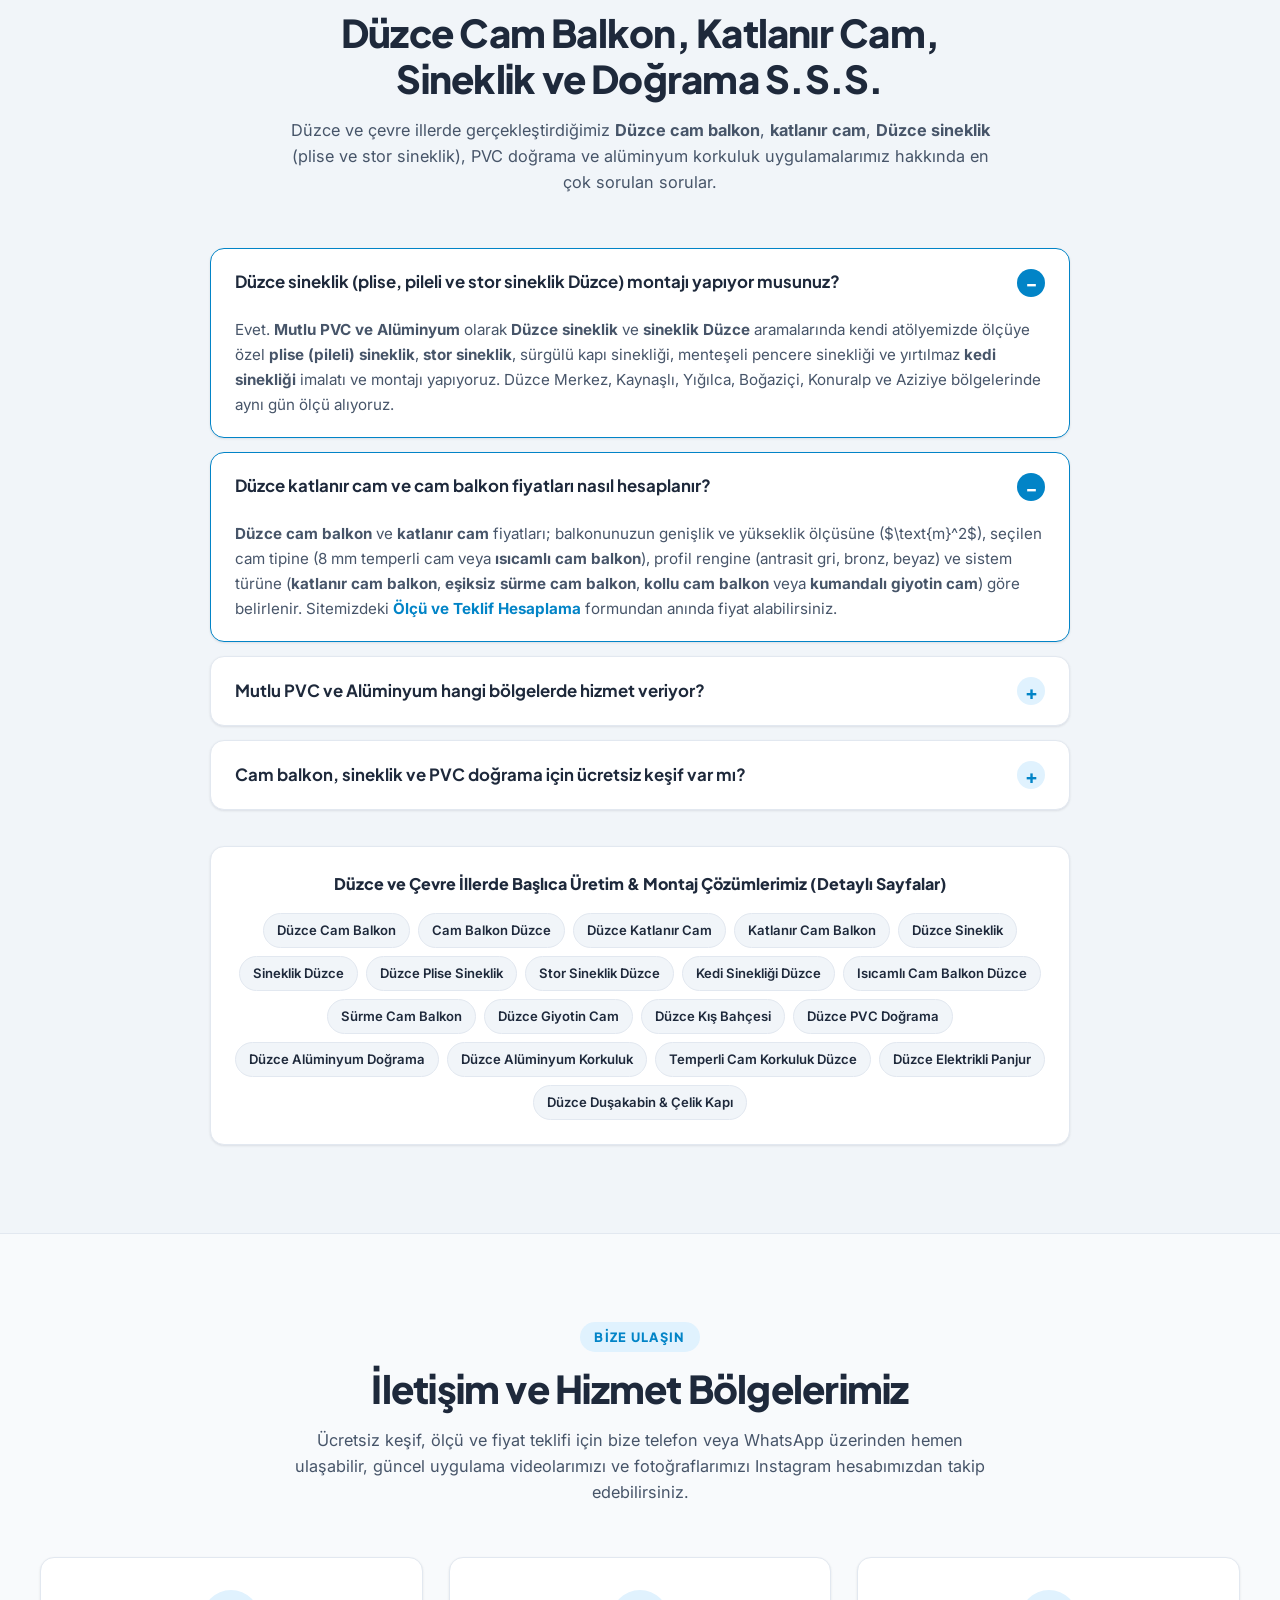
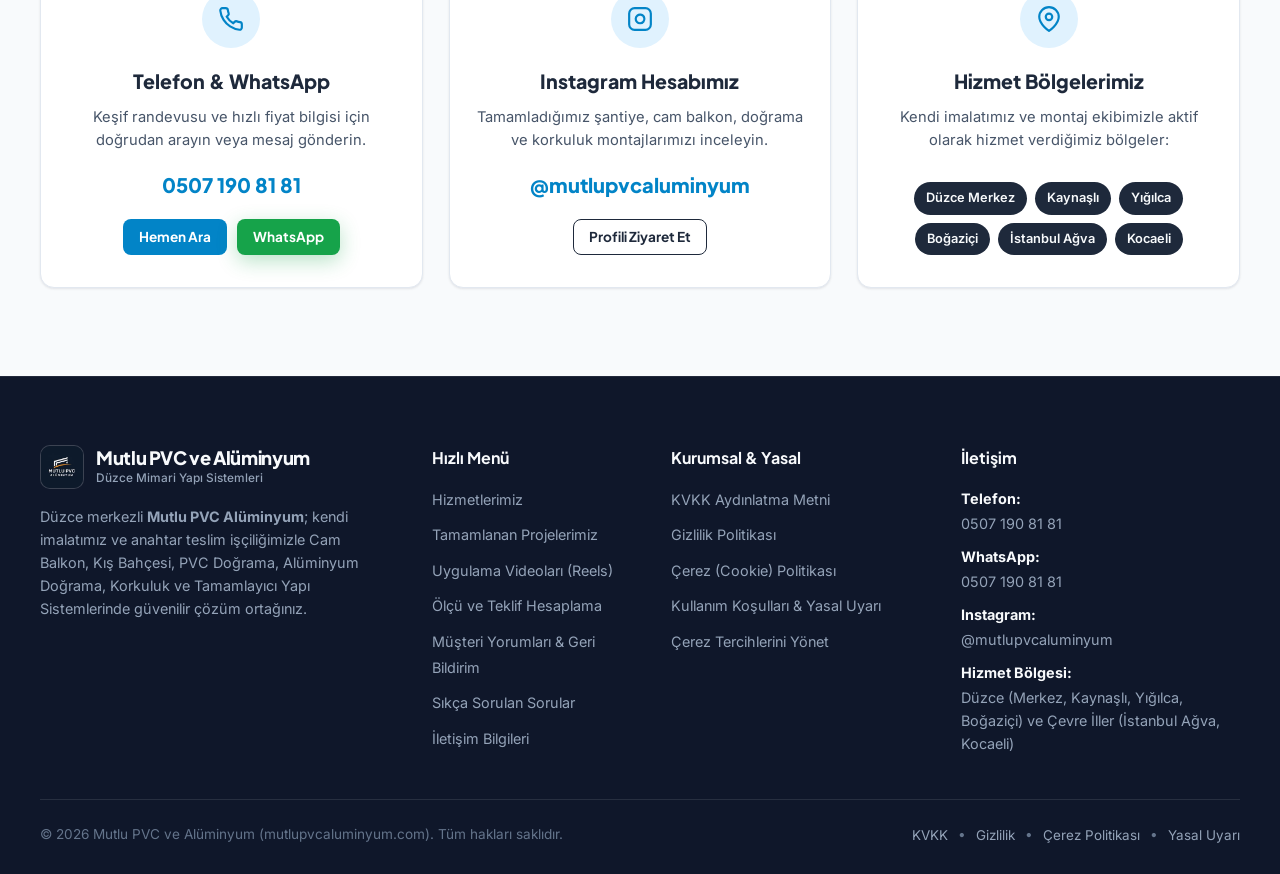
==== commit 2f81eb3c: "feat(seo): add dedicated local SEO landing pages for Duzce cam balkon, sineklik, and PVC/aluminyum d" ====
--- a/index.html
+++ b/index.html
@@ -1282,26 +1282,27 @@
 
                 <!-- SEO Hizmet ve Anahtar Kelime Kutuları -->
                 <div class="seo-keywords-box">
-                    <h3 class="seo-keywords-title">Düzce ve Çevre İllerde Başlıca Üretim & Montaj Çözümlerimiz</h3>
+                    <h3 class="seo-keywords-title">Düzce ve Çevre İllerde Başlıca Üretim &amp; Montaj Çözümlerimiz (Detaylı Sayfalar)</h3>
                     <div class="seo-tags-cloud">
-                        <a href="#teklif-hesaplama" class="seo-tag">Düzce Cam Balkon</a>
-                        <a href="#teklif-hesaplama" class="seo-tag">Cam Balkon Düzce</a>
-                        <a href="#teklif-hesaplama" class="seo-tag">Düzce Katlanır Cam</a>
-                        <a href="#teklif-hesaplama" class="seo-tag">Katlanır Cam Balkon</a>
-                        <a href="#teklif-hesaplama" class="seo-tag">Düzce Sineklik</a>
-                        <a href="#teklif-hesaplama" class="seo-tag">Sineklik Düzce</a>
-                        <a href="#teklif-hesaplama" class="seo-tag">Düzce Plise Sineklik</a>
-                        <a href="#teklif-hesaplama" class="seo-tag">Stor Sineklik Düzce</a>
-                        <a href="#teklif-hesaplama" class="seo-tag">Isıcamlı Cam Balkon Düzce</a>
-                        <a href="#teklif-hesaplama" class="seo-tag">Sürme Cam Balkon</a>
-                        <a href="#teklif-hesaplama" class="seo-tag">Düzce Giyotin Cam</a>
-                        <a href="#teklif-hesaplama" class="seo-tag">Düzce Kış Bahçesi</a>
-                        <a href="#teklif-hesaplama" class="seo-tag">Düzce PVC Doğrama</a>
-                        <a href="#teklif-hesaplama" class="seo-tag">Düzce Alüminyum Doğrama</a>
-                        <a href="#teklif-hesaplama" class="seo-tag">Düzce Alüminyum Korkuluk</a>
-                        <a href="#teklif-hesaplama" class="seo-tag">Temperli Cam Korkuluk Düzce</a>
-                        <a href="#teklif-hesaplama" class="seo-tag">Düzce Elektrikli Panjur</a>
-                        <a href="#teklif-hesaplama" class="seo-tag">Düzce Duşakabin & Çelik Kapı</a>
+                        <a href="duzce-cam-balkon.html" class="seo-tag">Düzce Cam Balkon</a>
+                        <a href="duzce-cam-balkon.html" class="seo-tag">Cam Balkon Düzce</a>
+                        <a href="duzce-cam-balkon.html" class="seo-tag">Düzce Katlanır Cam</a>
+                        <a href="duzce-cam-balkon.html" class="seo-tag">Katlanır Cam Balkon</a>
+                        <a href="duzce-sineklik.html" class="seo-tag">Düzce Sineklik</a>
+                        <a href="duzce-sineklik.html" class="seo-tag">Sineklik Düzce</a>
+                        <a href="duzce-sineklik.html" class="seo-tag">Düzce Plise Sineklik</a>
+                        <a href="duzce-sineklik.html" class="seo-tag">Stor Sineklik Düzce</a>
+                        <a href="duzce-sineklik.html" class="seo-tag">Kedi Sinekliği Düzce</a>
+                        <a href="duzce-cam-balkon.html" class="seo-tag">Isıcamlı Cam Balkon Düzce</a>
+                        <a href="duzce-cam-balkon.html" class="seo-tag">Sürme Cam Balkon</a>
+                        <a href="duzce-cam-balkon.html" class="seo-tag">Düzce Giyotin Cam</a>
+                        <a href="duzce-cam-balkon.html" class="seo-tag">Düzce Kış Bahçesi</a>
+                        <a href="duzce-pvc-aluminyum-dograma.html" class="seo-tag">Düzce PVC Doğrama</a>
+                        <a href="duzce-pvc-aluminyum-dograma.html" class="seo-tag">Düzce Alüminyum Doğrama</a>
+                        <a href="duzce-pvc-aluminyum-dograma.html" class="seo-tag">Düzce Alüminyum Korkuluk</a>
+                        <a href="duzce-pvc-aluminyum-dograma.html" class="seo-tag">Temperli Cam Korkuluk Düzce</a>
+                        <a href="duzce-pvc-aluminyum-dograma.html" class="seo-tag">Düzce Elektrikli Panjur</a>
+                        <a href="duzce-pvc-aluminyum-dograma.html" class="seo-tag">Düzce Duşakabin &amp; Çelik Kapı</a>
                     </div>
                 </div>
             </div>
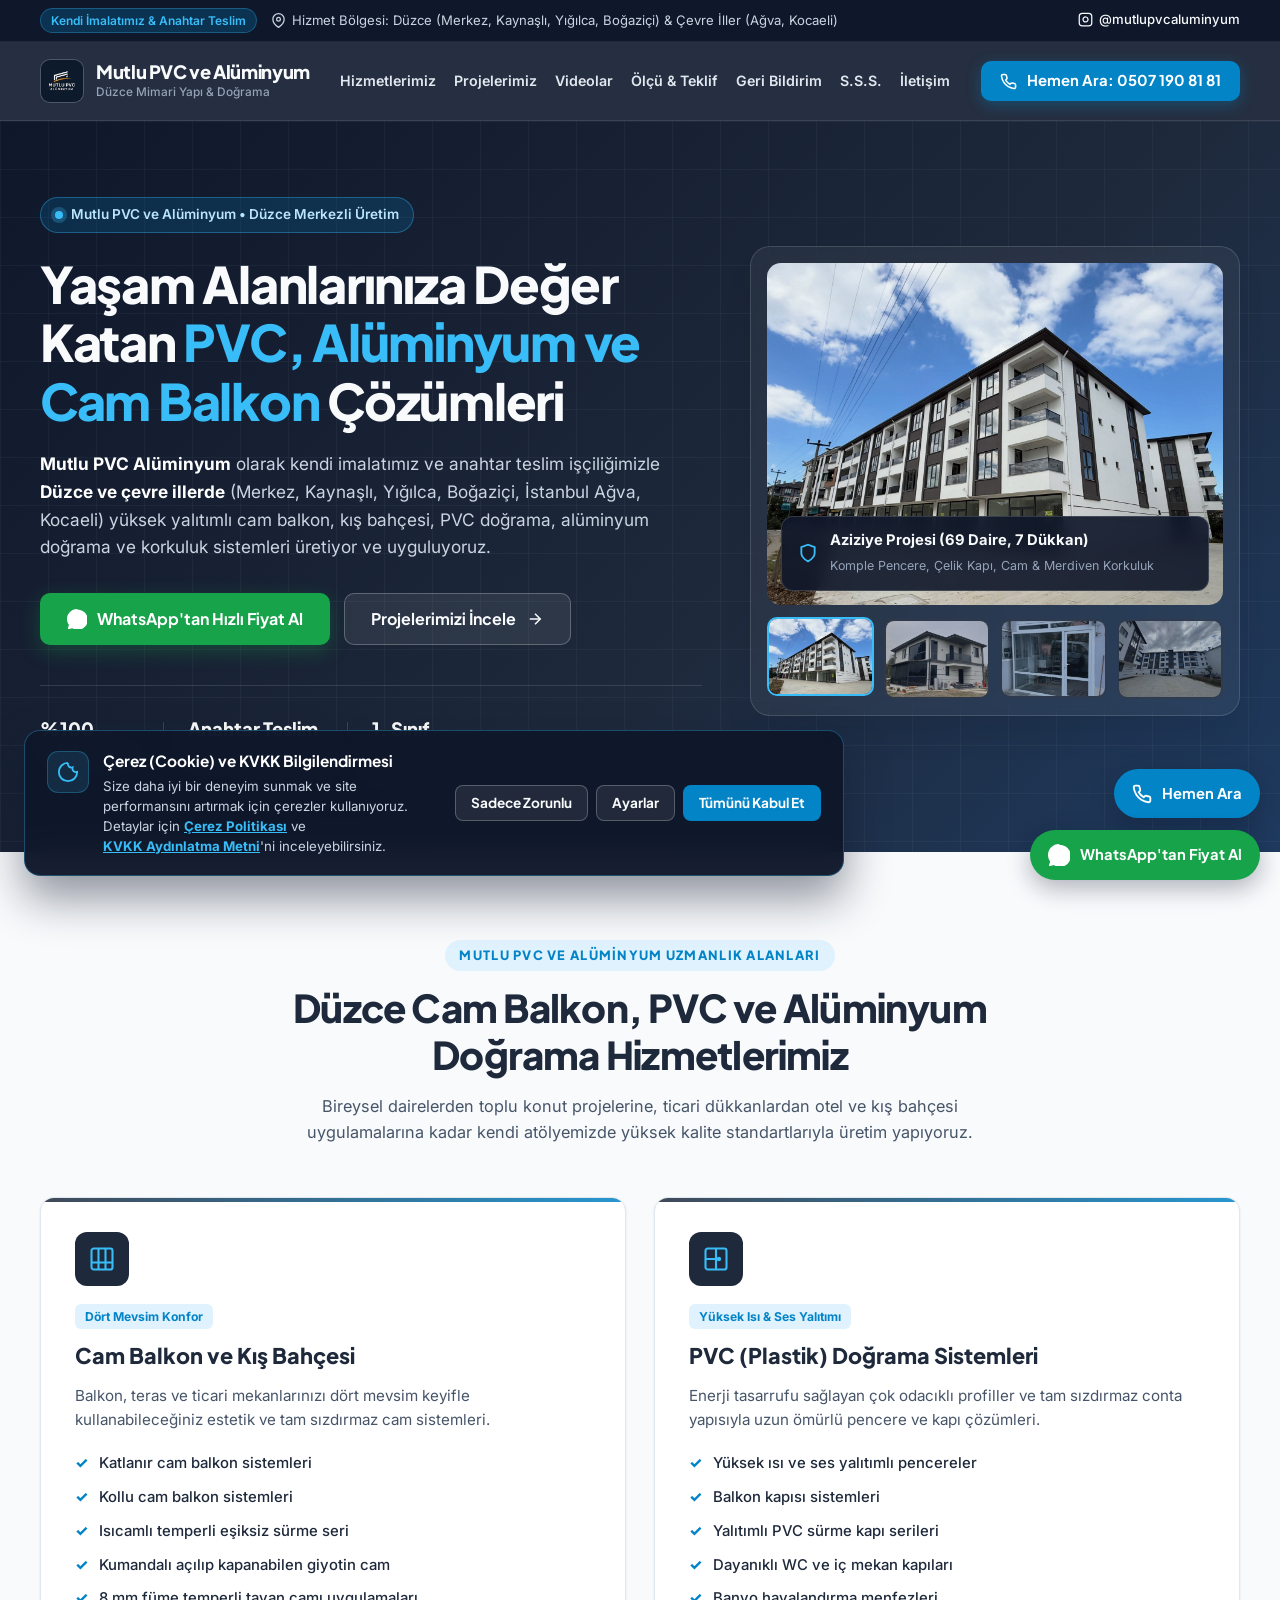
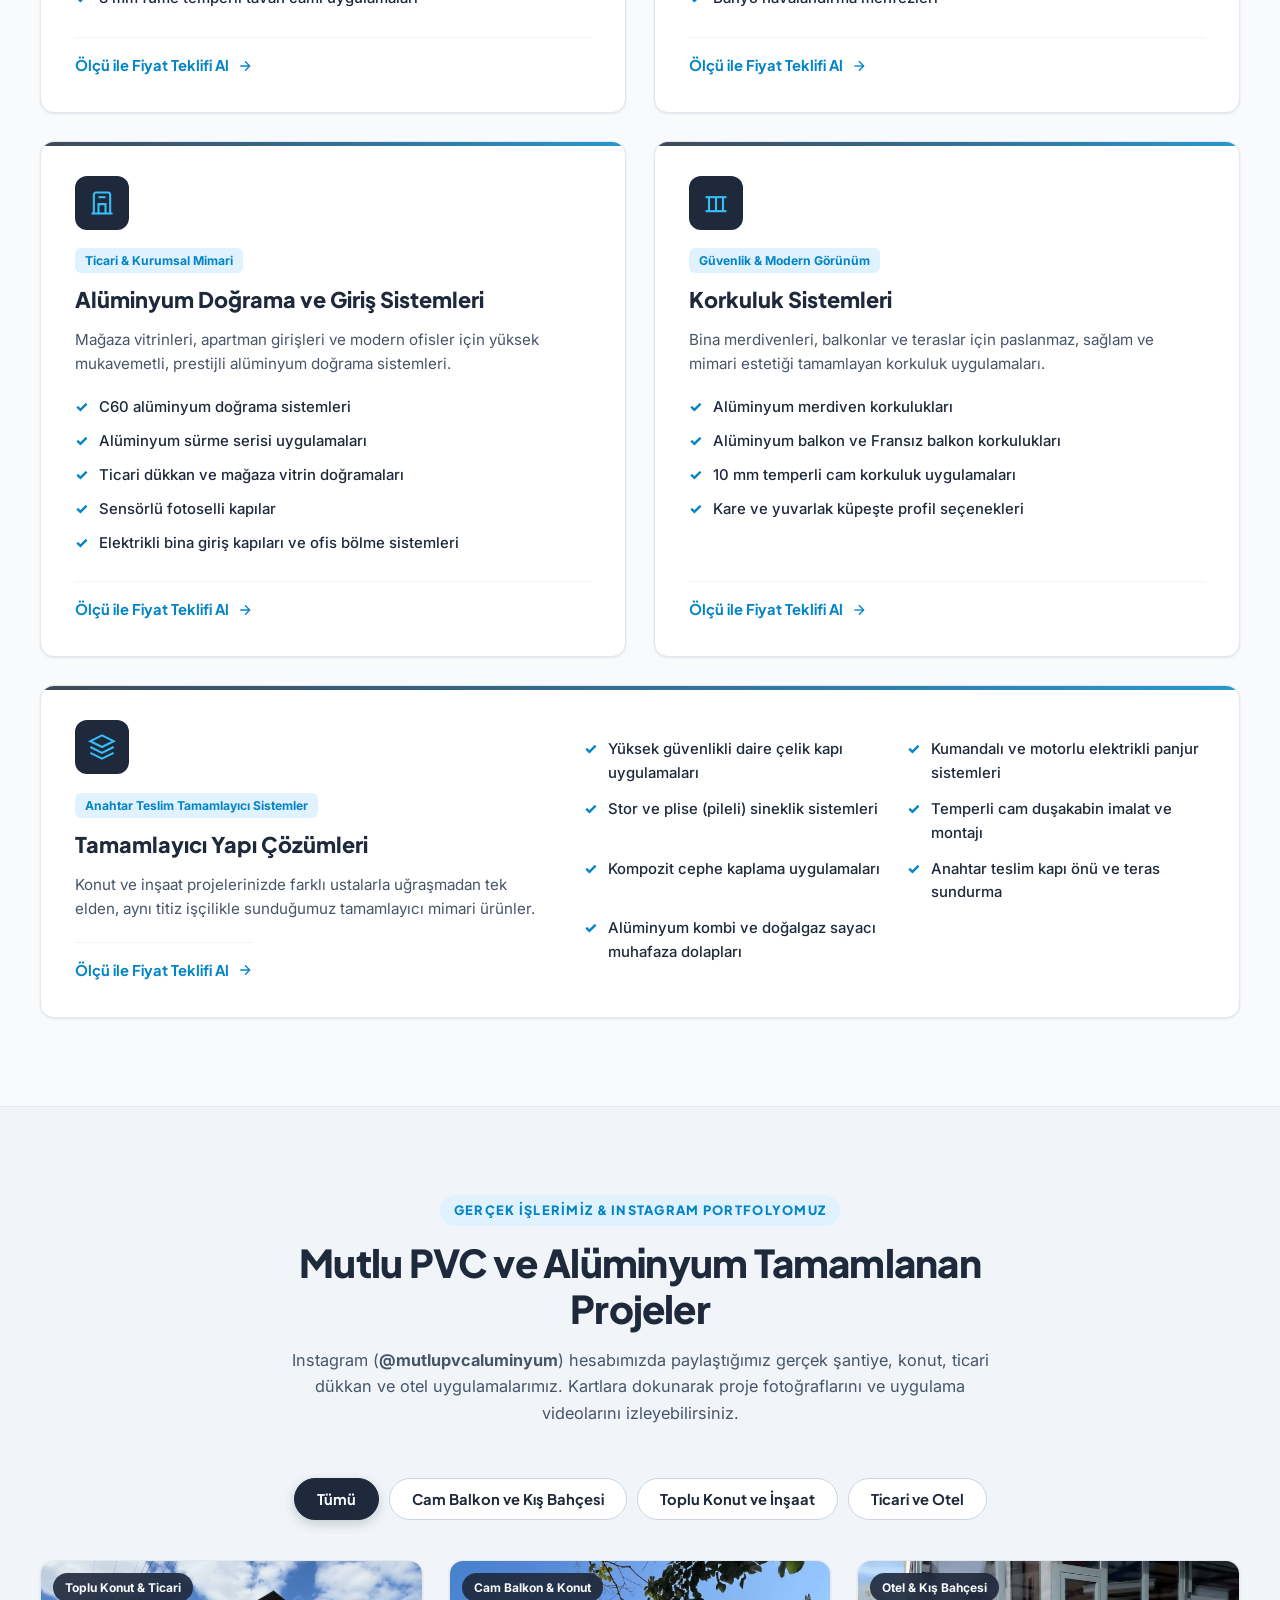
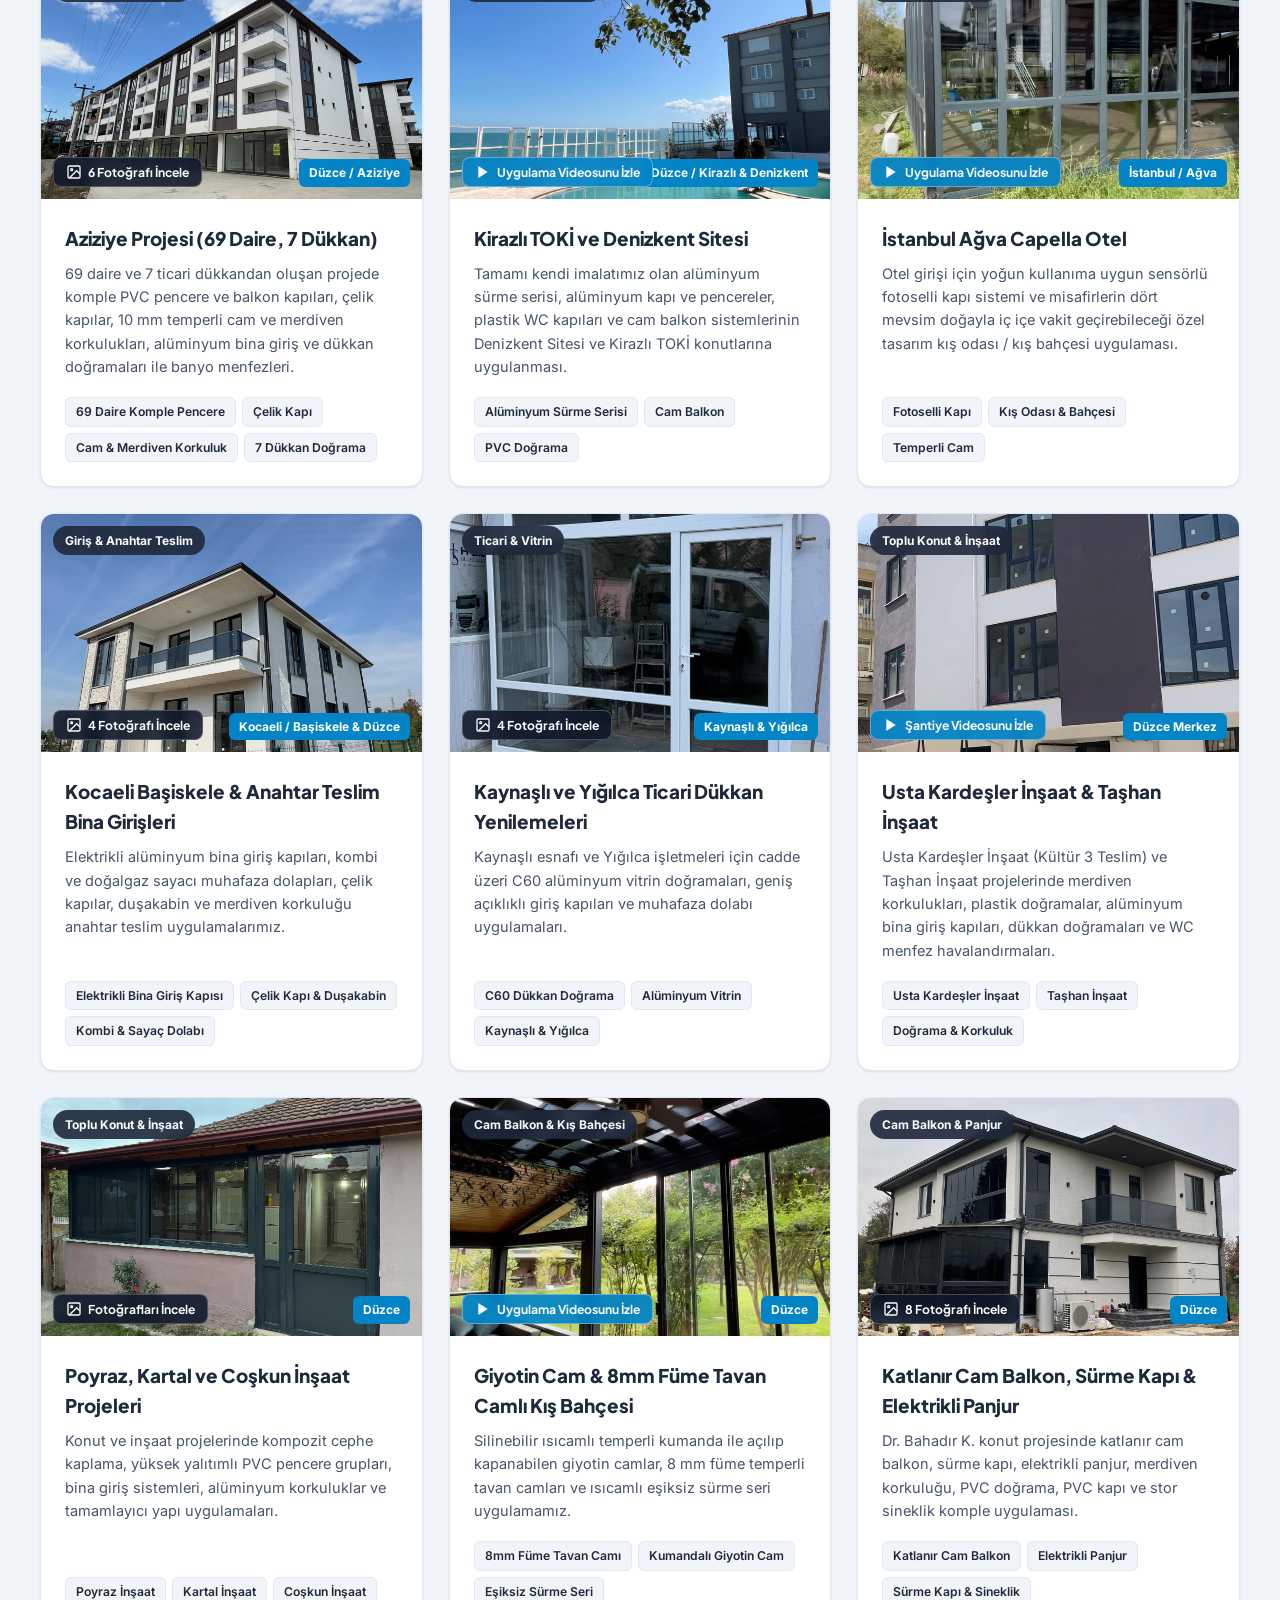
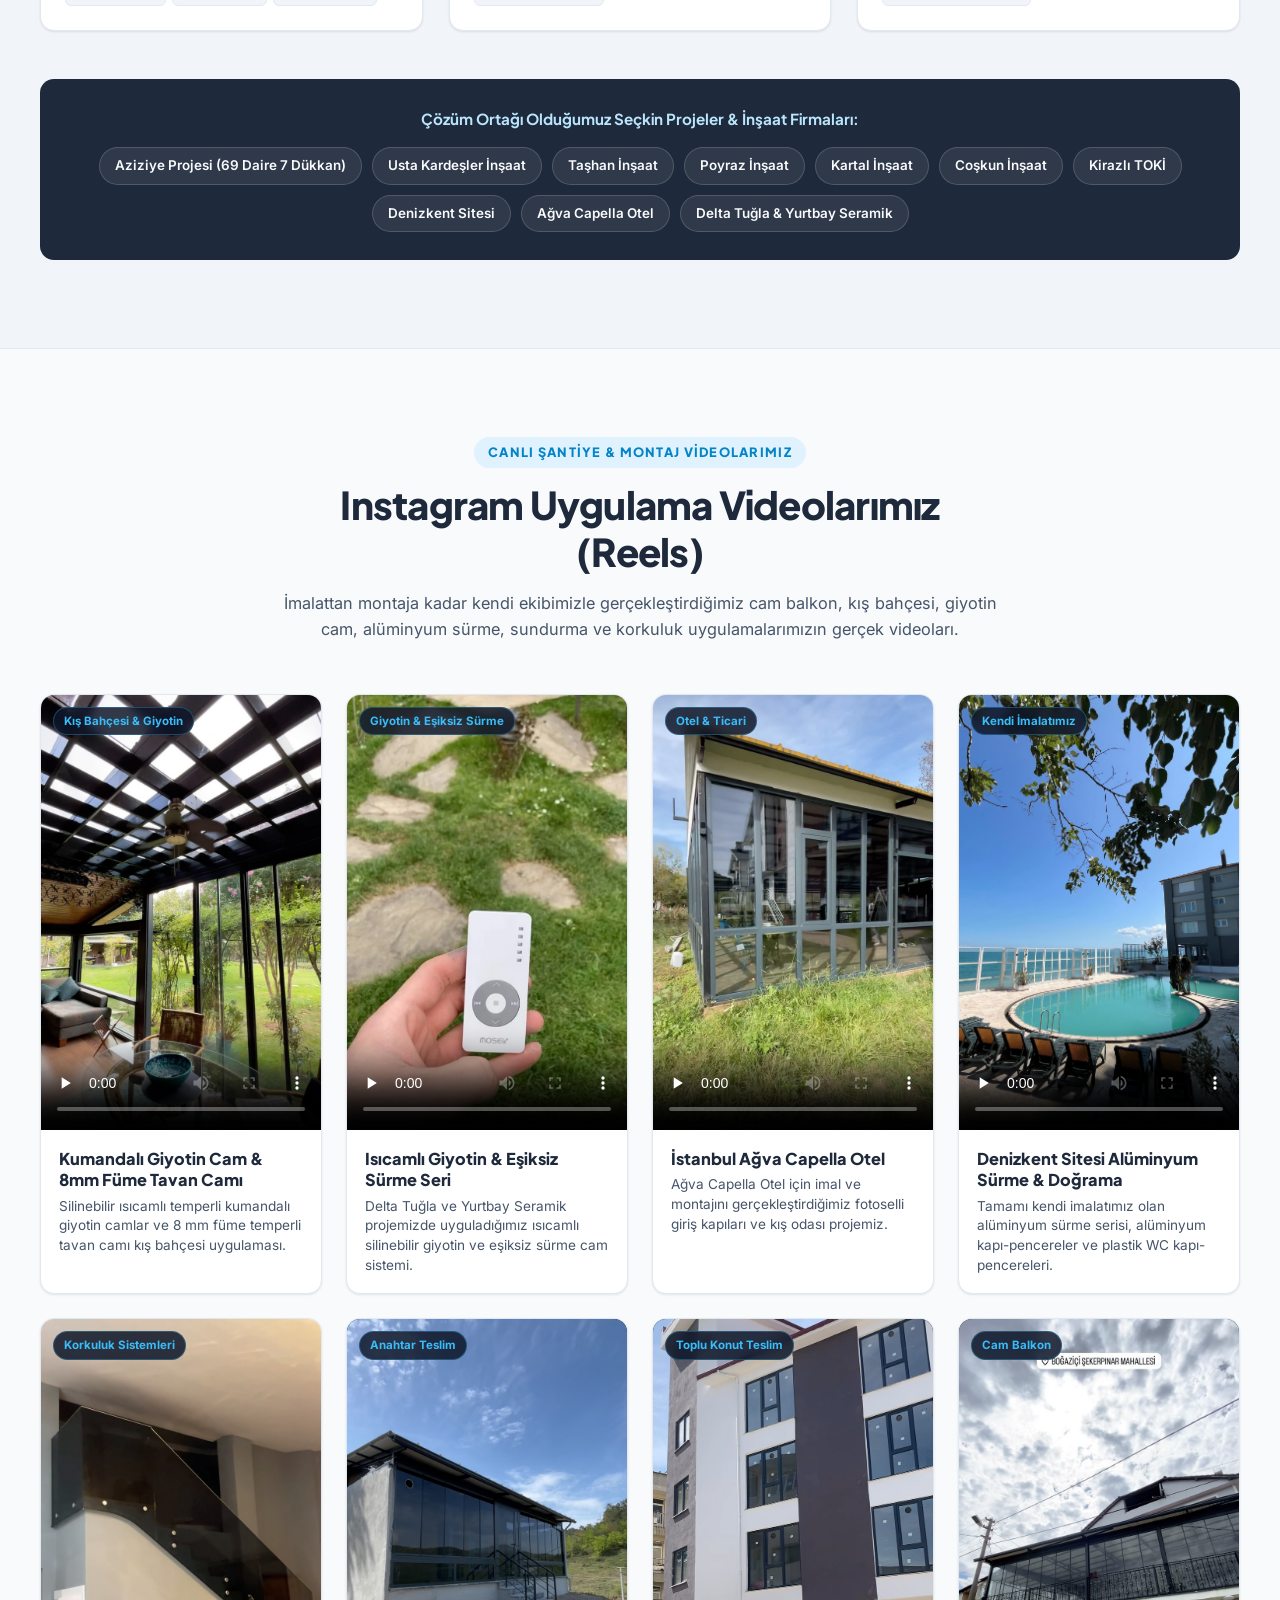
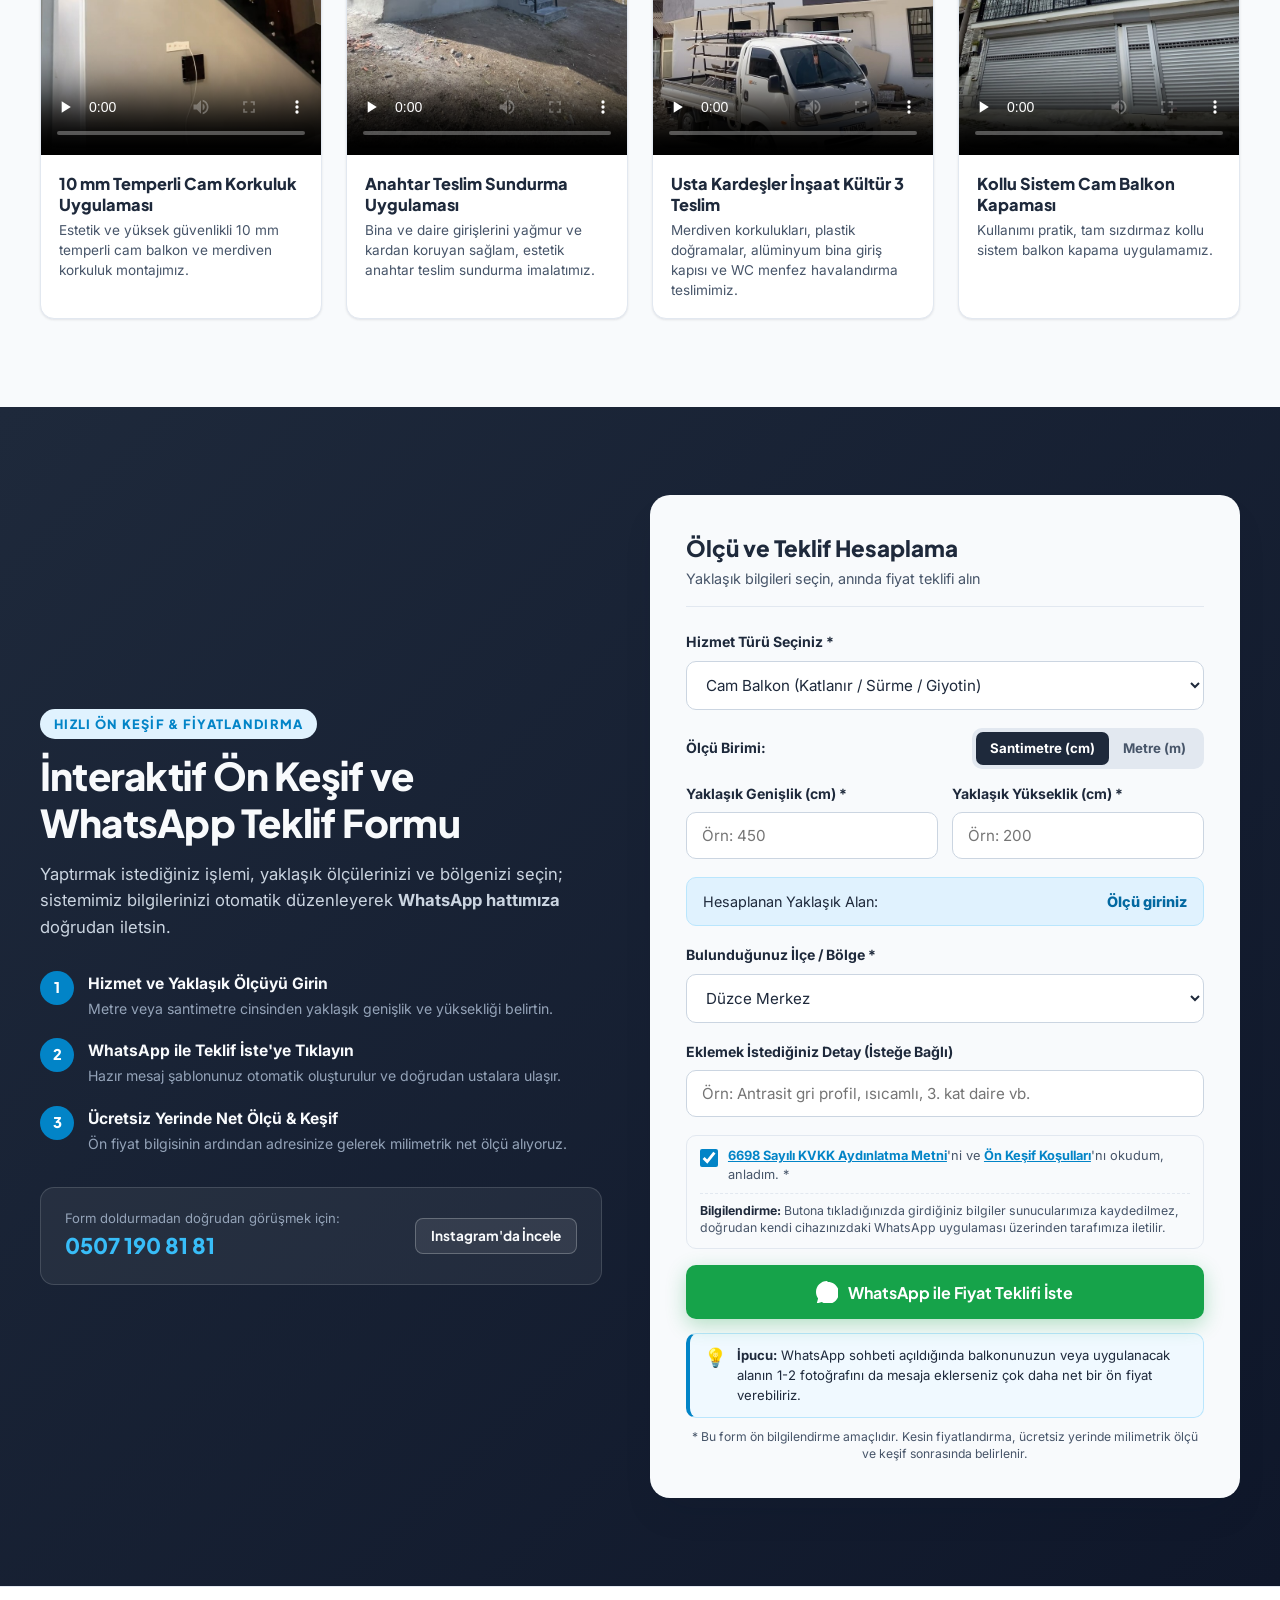
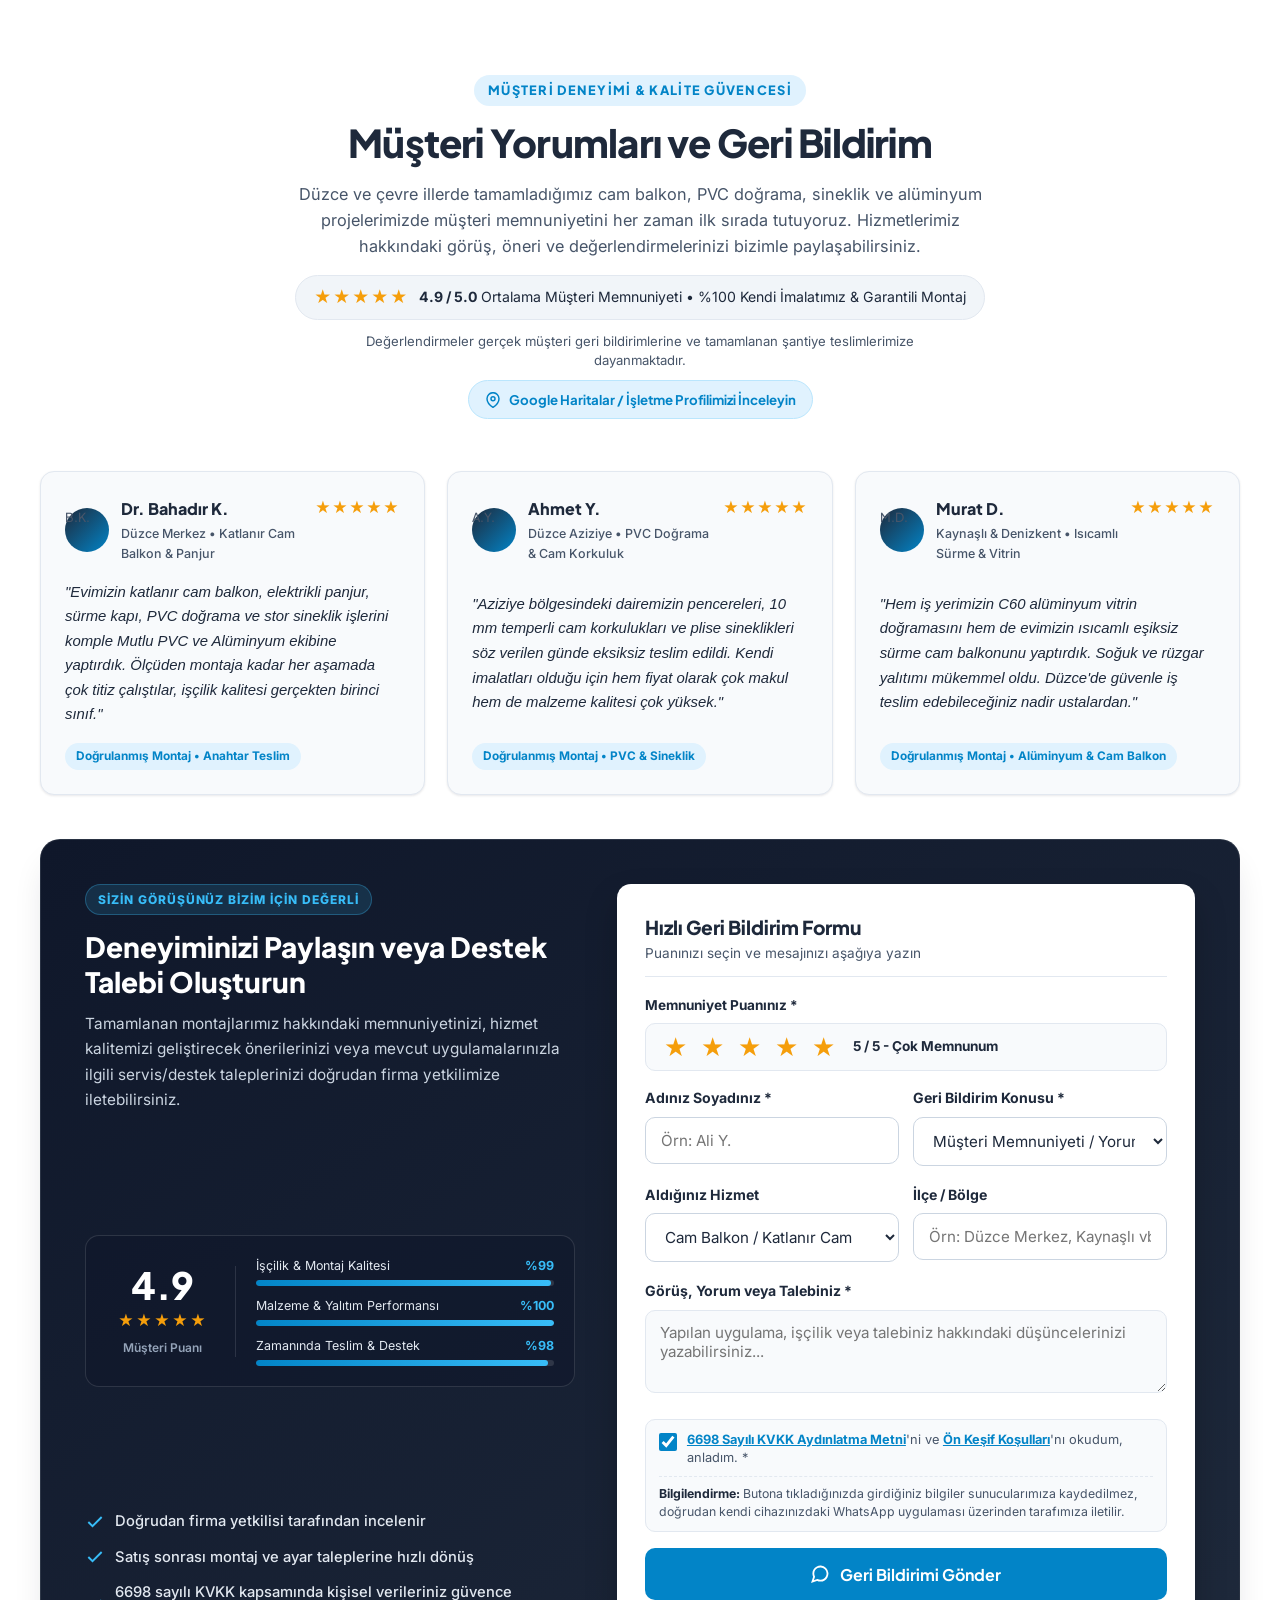
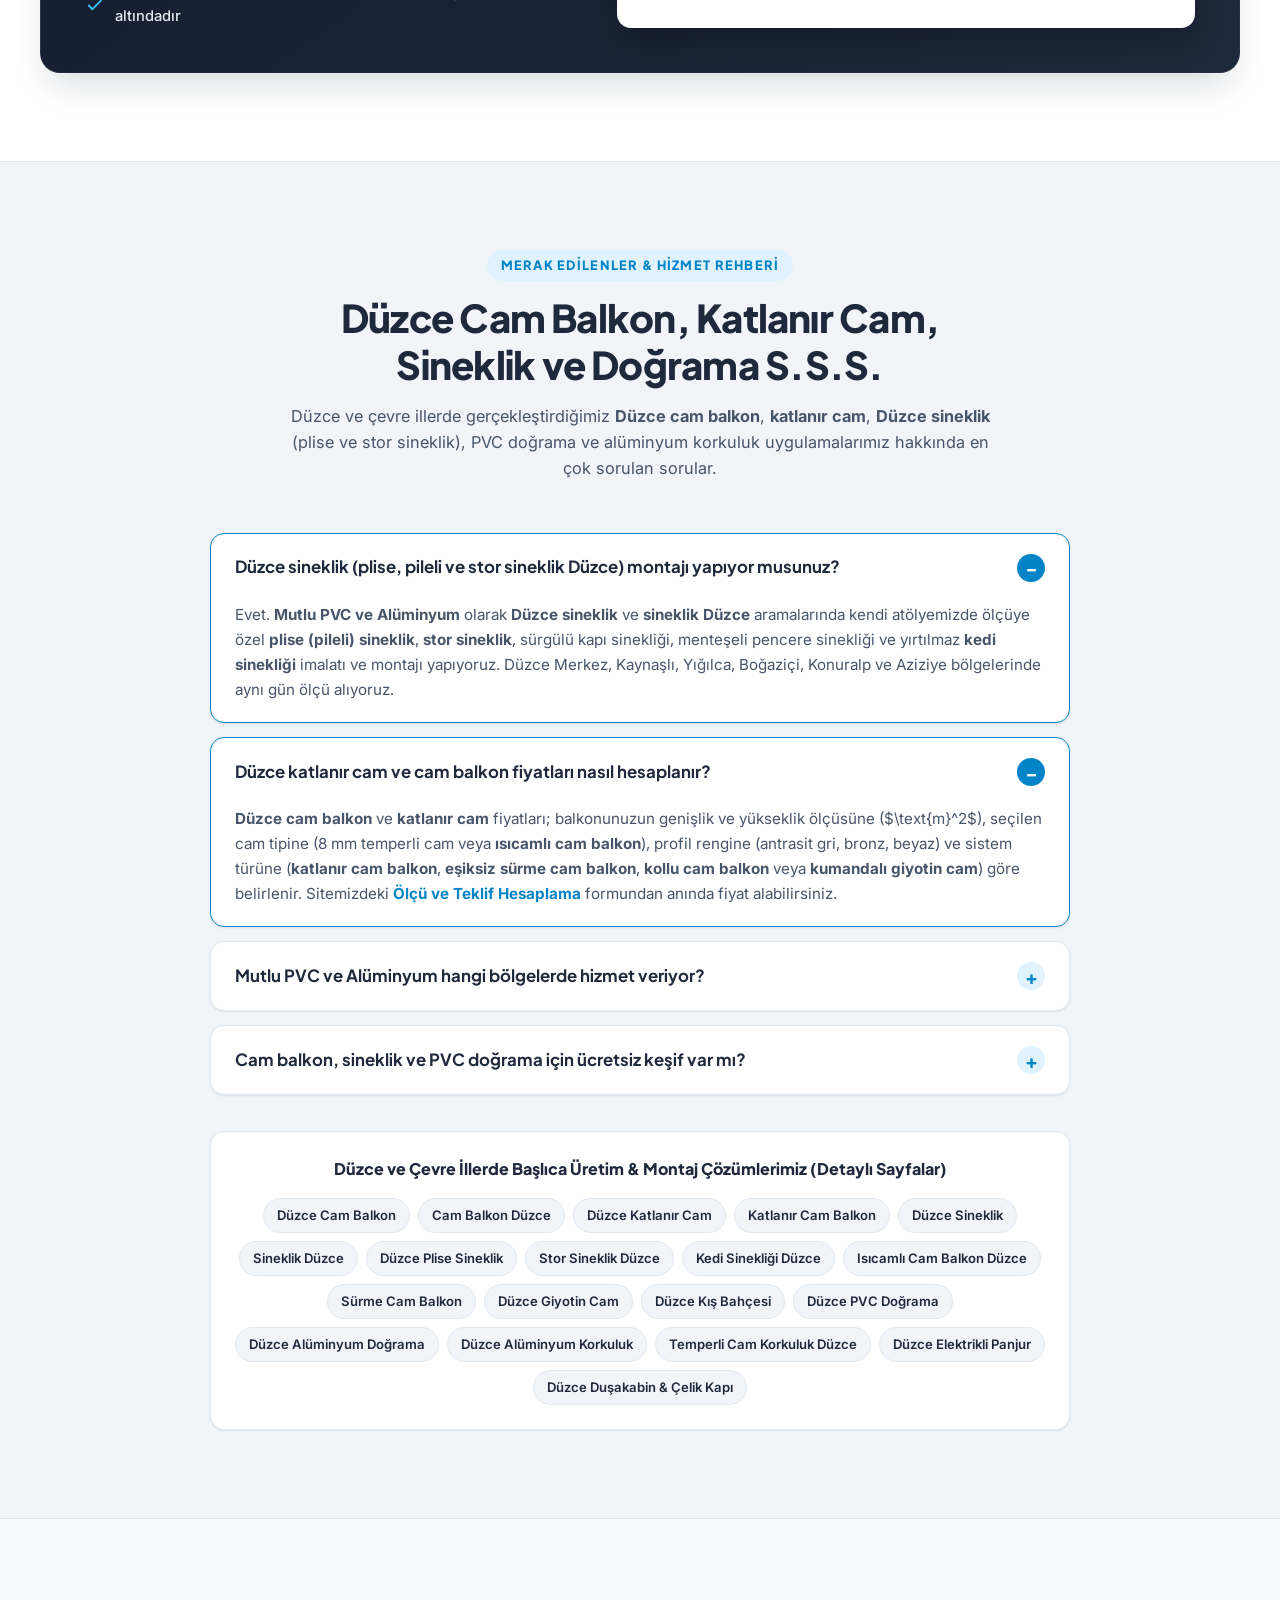
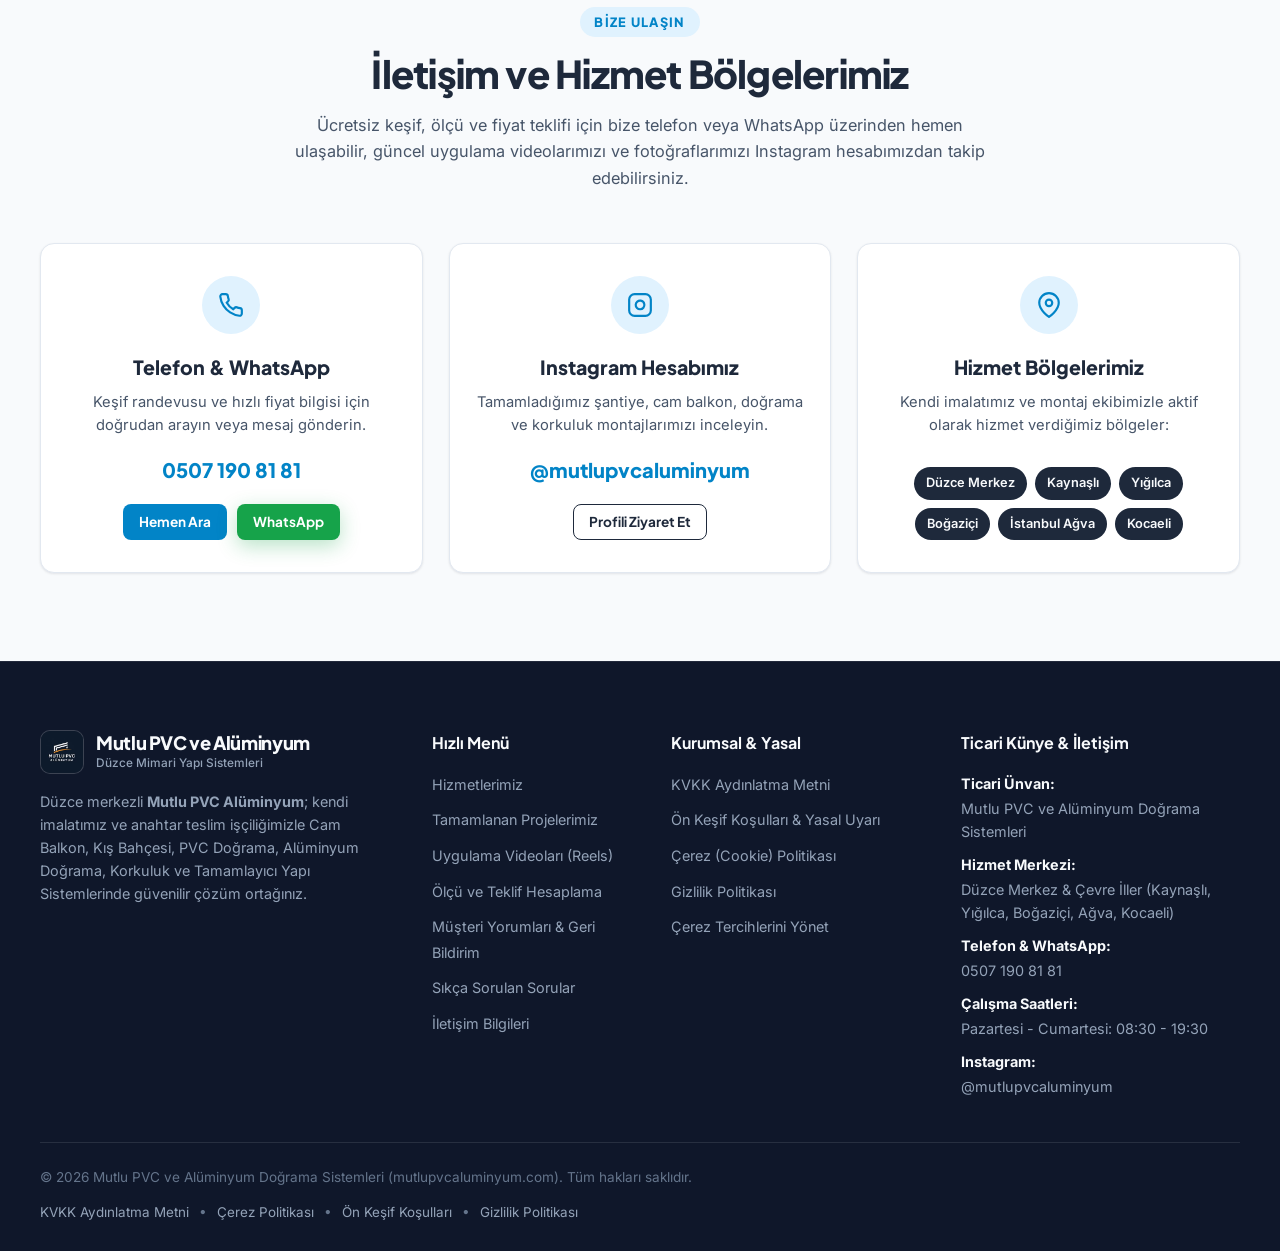
==== commit 64bdfbe9: "feat(legal,security,seo,ux): implement KVKK masking & imprint, XSS sanitization, honeypot & 5s rate-" ====
--- a/index.html
+++ b/index.html
@@ -34,7 +34,7 @@
     <link href="https://fonts.googleapis.com/css2?family=Inter:wght@400;500;600;700&family=Plus+Jakarta+Sans:wght@600;700;800&display=swap" rel="stylesheet">
 
     <!-- Stylesheet -->
-    <link rel="stylesheet" href="css/style.css?v=2.3">
+    <link rel="stylesheet" href="css/style.css?v=2.4">
 
     <!-- Schema.org LocalBusiness, OfferCatalog & FAQPage Structured Data for Google SEO -->
     <script type="application/ld+json">
@@ -705,10 +705,10 @@
                         </div>
                     </article>
 
-                    <!-- 9. Katlanır Cam Balkon, Sürme Kapı & Elektrikli Panjur (Dr. Bahadır Bey Projesi) -->
+                    <!-- 9. Katlanır Cam Balkon, Sürme Kapı & Elektrikli Panjur (Dr. Bahadır K. Projesi) -->
                     <article class="project-card" data-category="cam-balkon">
-                        <div class="project-img-wrap" data-gallery="images/bahadir-bey-1.jpg,images/bahadir-bey-2.jpg,images/bahadir-bey-3.jpg,images/bahadir-bey-4.jpg,images/bahadir-bey-5.jpg,images/bahadir-bey-6.jpg,images/bahadir-bey-7.jpg,images/bahadir-bey-8.jpg" data-title="Katlanır Cam Balkon, Sürme Kapı & Elektrikli Panjur Uygulaması">
-                            <img src="images/bahadir-bey-1.jpg" alt="Mutlu PVC Alüminyum Katlanır Cam Balkon, Sürme Kapı, Elektrikli Panjur ve Merdiven Korkuluğu" loading="lazy">
+                        <div class="project-img-wrap" data-gallery="images/bahadir-bey-1.jpg,images/bahadir-bey-2.jpg,images/bahadir-bey-3.jpg,images/bahadir-bey-4.jpg,images/bahadir-bey-5.jpg,images/bahadir-bey-6.jpg,images/bahadir-bey-7.jpg,images/bahadir-bey-8.jpg" data-title="Katlanır Cam Balkon, Sürme Kapı & Elektrikli Panjur Uygulaması (Dr. Bahadır K.)">
+                            <img src="images/bahadir-bey-1.jpg" alt="Mutlu PVC Alüminyum Katlanır Cam Balkon, Sürme Kapı, Elektrikli Panjur ve Merdiven Korkuluğu" loading="lazy" draggable="false">
                             <span class="project-category-badge">Cam Balkon & Panjur</span>
                             <span class="project-location-tag">Düzce</span>
                             <button type="button" class="project-media-btn">
@@ -719,7 +719,7 @@
                         <div class="project-body">
                             <h3 class="project-title">Katlanır Cam Balkon, Sürme Kapı & Elektrikli Panjur</h3>
                             <p class="project-desc">
-                                Doktor Bahadır Bey konut projesinde katlanır cam balkon, sürme kapı, elektrikli panjur, merdiven korkuluğu, PVC doğrama, PVC kapı ve stor sineklik komple uygulaması.
+                                Dr. Bahadır K. konut projesinde katlanır cam balkon, sürme kapı, elektrikli panjur, merdiven korkuluğu, PVC doğrama, PVC kapı ve stor sineklik komple uygulaması.
                             </p>
                             <div class="project-tags">
                                 <span>Katlanır Cam Balkon</span>
@@ -964,11 +964,11 @@
                             <div class="form-grid-2">
                                 <div class="form-group">
                                     <label for="widthInput">Yaklaşık Genişlik (<span class="unit-label">cm</span>) *</label>
-                                    <input type="number" id="widthInput" name="widthInput" inputmode="decimal" placeholder="Örn: 450" min="0.1" step="any" required>
+                                    <input type="number" id="widthInput" name="widthInput" inputmode="decimal" placeholder="Örn: 450" min="0.1" max="10000" step="any" maxlength="10" required>
                                 </div>
                                 <div class="form-group">
                                     <label for="heightInput">Yaklaşık Yükseklik (<span class="unit-label">cm</span>) *</label>
-                                    <input type="number" id="heightInput" name="heightInput" inputmode="decimal" placeholder="Örn: 200" min="0.1" step="any" required>
+                                    <input type="number" id="heightInput" name="heightInput" inputmode="decimal" placeholder="Örn: 200" min="0.1" max="10000" step="any" maxlength="10" required>
                                 </div>
                             </div>
 
@@ -1000,7 +1000,13 @@
                             <!-- Ek Not -->
                             <div class="form-group">
                                 <label for="extraNote">Eklemek İstediğiniz Detay (İsteğe Bağlı)</label>
-                                <input type="text" id="extraNote" name="extraNote" placeholder="Örn: Antrasit gri profil, ısıcamlı, 3. kat daire vb.">
+                                <input type="text" id="extraNote" name="extraNote" maxlength="180" placeholder="Örn: Antrasit gri profil, ısıcamlı, 3. kat daire vb.">
+                            </div>
+
+                            <!-- Honeypot (Bot/Spam Koruması - Görünmez Tuzak Alan) -->
+                            <div class="hp-trap" aria-hidden="true">
+                                <label for="quoteWebsiteHp">Web Siteniz</label>
+                                <input type="text" id="quoteWebsiteHp" name="quoteWebsiteHp" tabindex="-1" autocomplete="off">
                             </div>
 
                             <!-- KVKK ve Ön Bilgilendirme Onayı -->
@@ -1008,15 +1014,25 @@
                                 <label class="checkbox-label">
                                     <input type="checkbox" id="kvkkQuoteConsent" required checked>
                                     <span>
-                                        <button type="button" class="legal-inline-link" data-open-legal="kvkk">6698 Sayılı KVKK Aydınlatma Metni</button>'ni ve <button type="button" class="legal-inline-link" data-open-legal="kullanim">Ön Keşif Koşulları</button>'nı okudum. Paylaştığım ölçü ve iletişim bilgilerinin teklif oluşturulması amacıyla WhatsApp üzerinden iletilmesini kabul ediyorum. *
+                                        <button type="button" class="legal-inline-link" data-open-legal="kvkk">6698 Sayılı KVKK Aydınlatma Metni</button>'ni ve <button type="button" class="legal-inline-link" data-open-legal="kullanim">Ön Keşif Koşulları</button>'nı okudum, anladım. *
                                     </span>
                                 </label>
-                            </div>
-
-                            <button type="submit" class="btn btn-whatsapp btn-block btn-lg">
+                                <p class="kvkk-whatsapp-notice">
+                                    <strong>Bilgilendirme:</strong> Butona tıkladığınızda girdiğiniz bilgiler sunucularımıza kaydedilmez, doğrudan kendi cihazınızdaki WhatsApp uygulaması üzerinden tarafımıza iletilir.
+                                </p>
+                            </div>
+
+                            <button type="submit" id="quoteSubmitBtn" class="btn btn-whatsapp btn-block btn-lg">
                                 <svg width="22" height="22" viewBox="0 0 24 24" fill="currentColor"><path d="M12.031 6.172c-3.181 0-5.767 2.586-5.768 5.766-.001 1.298.38 2.27 1.019 3.287l-.582 2.128 2.182-.573c.978.58 1.911.928 3.145.929 3.178 0 5.767-2.587 5.768-5.766.001-3.187-2.575-5.77-5.764-5.771zm3.392 8.244c-.144.405-.837.774-1.17.824-.299.045-.677.063-1.092-.069-.252-.08-.575-.187-.988-.365-1.739-.751-2.874-2.502-2.961-2.617-.087-.116-.708-.94-.708-1.793s.448-1.273.607-1.446c.159-.173.346-.217.462-.217l.332.006c.106.005.249-.04.39.298.144.347.491 1.2.534 1.287.043.087.072.188.014.304-.058.116-.087.188-.173.289l-.26.304c-.087.086-.177.18-.076.354.101.174.449.741.964 1.201.662.591 1.221.774 1.394.86s.274.072.376-.043c.101-.116.433-.506.549-.68.116-.173.231-.145.39-.087s1.011.477 1.184.564.289.13.332.202c.045.072.045.419-.1.824zm-3.423-14.416c-6.627 0-12 5.373-12 12 0 2.625.846 5.059 2.284 7.033l-1.494 5.46 5.601-1.469c1.908 1.252 4.185 1.976 6.609 1.976 6.627 0 12-5.373 12-12s-5.373-12-12-12z"/></svg>
-                                WhatsApp ile Fiyat Teklifi İste
+                                <span class="submit-btn-text">WhatsApp ile Fiyat Teklifi İste</span>
                             </button>
+
+                            <!-- Fotoğraf Gönderme İpucu Kutusu -->
+                            <div class="whatsapp-photo-tip" role="note">
+                                <span class="tip-icon" aria-hidden="true">💡</span>
+                                <p><strong>İpucu:</strong> WhatsApp sohbeti açıldığında balkonunuzun veya uygulanacak alanın 1-2 fotoğrafını da mesaja eklerseniz çok daha net bir ön fiyat verebiliriz.</p>
+                            </div>
+
                             <p class="form-legal-footnote">
                                 * Bu form ön bilgilendirme amaçlıdır. Kesin fiyatlandırma, ücretsiz yerinde milimetrik ölçü ve keşif sonrasında belirlenir.
                             </p>
@@ -1039,19 +1055,28 @@
                         <div class="rating-stars-static" aria-label="5 üzerinden 4.9 yıldız">★★★★★</div>
                         <span><strong>4.9 / 5.0</strong> Ortalama Müşteri Memnuniyeti • %100 Kendi İmalatımız &amp; Garantili Montaj</span>
                     </div>
+                    <div class="feedback-transparency-box">
+                        <p class="feedback-transparency-note">
+                            Değerlendirmeler gerçek müşteri geri bildirimlerine ve tamamlanan şantiye teslimlerimize dayanmaktadır.
+                        </p>
+                        <a href="https://www.google.com/maps/search/?api=1&amp;query=Mutlu+PVC+ve+Al%C3%BCminyum+D%C3%BCzce" target="_blank" rel="noopener noreferrer" class="google-business-link">
+                            <svg width="16" height="16" viewBox="0 0 24 24" fill="none" stroke="currentColor" stroke-width="2.2"><path d="M21 10c0 7-9 13-9 13s-9-6-9-13a9 9 0 0 1 18 0z"></path><circle cx="12" cy="10" r="3"></circle></svg>
+                            Google Haritalar / İşletme Profilimizi İnceleyin
+                        </a>
+                    </div>
                     <div class="mobile-swipe-hint">
                         <span>&#8592; Yorumları parmağınızla yana kaydırarak okuyabilirsiniz &#8594;</span>
                     </div>
                 </div>
 
-                <!-- Gerçek Bölge ve Hizmet Odaklı Müşteri Yorumları -->
+                <!-- Gerçek Bölge ve Hizmet Odaklı Müşteri Yorumları (KVKK Maskeli) -->
                 <div class="reviews-grid" id="reviewsGrid">
                     <article class="review-card">
                         <div class="review-card-top">
                             <div class="review-author">
                                 <span class="author-avatar">B.K.</span>
                                 <div>
-                                    <h4>Bahadır Bey</h4>
+                                    <h4>Dr. Bahadır K.</h4>
                                     <span>Düzce Merkez • Katlanır Cam Balkon &amp; Panjur</span>
                                 </div>
                             </div>
@@ -1181,7 +1206,7 @@
                             <div class="form-grid-2">
                                 <div class="form-group">
                                     <label for="feedbackName">Adınız Soyadınız *</label>
-                                    <input type="text" id="feedbackName" name="feedbackName" placeholder="Örn: Ali Yılmaz" required>
+                                    <input type="text" id="feedbackName" name="feedbackName" maxlength="60" placeholder="Örn: Ali Y." required>
                                 </div>
                                 <div class="form-group">
                                     <label for="feedbackCategory">Geri Bildirim Konusu *</label>
@@ -1207,31 +1232,40 @@
                                 </div>
                                 <div class="form-group">
                                     <label for="feedbackRegion">İlçe / Bölge</label>
-                                    <input type="text" id="feedbackRegion" name="feedbackRegion" placeholder="Örn: Düzce Merkez, Kaynaşlı vb.">
+                                    <input type="text" id="feedbackRegion" name="feedbackRegion" maxlength="60" placeholder="Örn: Düzce Merkez, Kaynaşlı vb.">
                                 </div>
                             </div>
 
                             <div class="form-group">
                                 <label for="feedbackMessage">Görüş, Yorum veya Talebiniz *</label>
-                                <textarea id="feedbackMessage" name="feedbackMessage" rows="3" placeholder="Yapılan uygulama, işçilik veya talebiniz hakkındaki düşüncelerinizi yazabilirsiniz..." required></textarea>
+                                <textarea id="feedbackMessage" name="feedbackMessage" rows="3" maxlength="500" placeholder="Yapılan uygulama, işçilik veya talebiniz hakkındaki düşüncelerinizi yazabilirsiniz..." required></textarea>
+                            </div>
+
+                            <!-- Honeypot (Bot/Spam Koruması - Görünmez Tuzak Alan) -->
+                            <div class="hp-trap" aria-hidden="true">
+                                <label for="feedbackWebsiteHp">Web Siteniz</label>
+                                <input type="text" id="feedbackWebsiteHp" name="feedbackWebsiteHp" tabindex="-1" autocomplete="off">
                             </div>
 
                             <div class="form-legal-consent">
                                 <label class="checkbox-label">
                                     <input type="checkbox" id="kvkkFeedbackConsent" required checked>
                                     <span>
-                                        <button type="button" class="legal-inline-link" data-open-legal="kvkk">KVKK Aydınlatma Metni</button>'ni okudum; geri bildirimimin değerlendirilmesi ve tarafıma dönüş yapılabilmesi amacıyla işlenmesini kabul ediyorum. *
+                                        <button type="button" class="legal-inline-link" data-open-legal="kvkk">6698 Sayılı KVKK Aydınlatma Metni</button>'ni ve <button type="button" class="legal-inline-link" data-open-legal="kullanim">Ön Keşif Koşulları</button>'nı okudum, anladım. *
                                     </span>
                                 </label>
+                                <p class="kvkk-whatsapp-notice">
+                                    <strong>Bilgilendirme:</strong> Butona tıkladığınızda girdiğiniz bilgiler sunucularımıza kaydedilmez, doğrudan kendi cihazınızdaki WhatsApp uygulaması üzerinden tarafımıza iletilir.
+                                </p>
                             </div>
 
                             <div class="feedback-success-msg" id="feedbackSuccessMsg" role="status" aria-live="polite" hidden>
                                 <strong>Teşekkür ederiz!</strong> Geri bildiriminiz kaydedildi ve müşteri ilişkileri hattımıza yönlendiriliyor.
                             </div>
 
-                            <button type="submit" class="btn btn-primary btn-block btn-lg">
+                            <button type="submit" id="feedbackSubmitBtn" class="btn btn-primary btn-block btn-lg">
                                 <svg width="20" height="20" viewBox="0 0 24 24" fill="none" stroke="currentColor" stroke-width="2.2"><path d="M21 11.5a8.38 8.38 0 0 1-.9 3.8 8.5 8.5 0 0 1-7.6 4.7 8.38 8.38 0 0 1-3.8-.9L3 21l1.9-5.7a8.38 8.38 0 0 1-.9-3.8 8.5 8.5 0 0 1 4.7-7.6 8.38 8.38 0 0 1 3.8-.9h.5a8.48 8.48 0 0 1 8 8v.5z"></path></svg>
-                                Geri Bildirimi Gönder
+                                <span class="submit-btn-text">Geri Bildirimi Gönder</span>
                             </button>
                         </form>
                     </div>
@@ -1404,46 +1438,50 @@
                     <h4>Kurumsal &amp; Yasal</h4>
                     <ul>
                         <li><button type="button" class="footer-legal-link" data-open-legal="kvkk">KVKK Aydınlatma Metni</button></li>
+                        <li><button type="button" class="footer-legal-link" data-open-legal="kullanim">Ön Keşif Koşulları &amp; Yasal Uyarı</button></li>
+                        <li><button type="button" class="footer-legal-link" data-open-legal="cerez">Çerez (Cookie) Politikası</button></li>
                         <li><button type="button" class="footer-legal-link" data-open-legal="gizlilik">Gizlilik Politikası</button></li>
-                        <li><button type="button" class="footer-legal-link" data-open-legal="cerez">Çerez (Cookie) Politikası</button></li>
-                        <li><button type="button" class="footer-legal-link" data-open-legal="kullanim">Kullanım Koşulları &amp; Yasal Uyarı</button></li>
                         <li><button type="button" class="footer-legal-link" id="openCookieSettingsBtn">Çerez Tercihlerini Yönet</button></li>
                     </ul>
                 </div>
 
                 <div class="footer-col">
-                    <h4>İletişim</h4>
+                    <h4>Ticari Künye &amp; İletişim</h4>
                     <ul class="footer-contact-list">
                         <li>
-                            <strong>Telefon:</strong>
+                            <strong>Ticari Ünvan:</strong>
+                            <span>Mutlu PVC ve Alüminyum Doğrama Sistemleri</span>
+                        </li>
+                        <li>
+                            <strong>Hizmet Merkezi:</strong>
+                            <span>Düzce Merkez &amp; Çevre İller (Kaynaşlı, Yığılca, Boğaziçi, Ağva, Kocaeli)</span>
+                        </li>
+                        <li>
+                            <strong>Telefon &amp; WhatsApp:</strong>
                             <a href="tel:+905071908181">0507 190 81 81</a>
                         </li>
                         <li>
-                            <strong>WhatsApp:</strong>
-                            <a href="https://wa.me/905071908181" target="_blank" rel="noopener noreferrer">0507 190 81 81</a>
+                            <strong>Çalışma Saatleri:</strong>
+                            <span>Pazartesi - Cumartesi: 08:30 - 19:30</span>
                         </li>
                         <li>
                             <strong>Instagram:</strong>
                             <a href="https://www.instagram.com/mutlupvcaluminyum/" target="_blank" rel="noopener noreferrer">@mutlupvcaluminyum</a>
                         </li>
-                        <li>
-                            <strong>Hizmet Bölgesi:</strong>
-                            <span>Düzce (Merkez, Kaynaşlı, Yığılca, Boğaziçi) ve Çevre İller (İstanbul Ağva, Kocaeli)</span>
-                        </li>
                     </ul>
                 </div>
             </div>
 
             <div class="footer-bottom">
-                <p>&copy; <span id="currentYear">2026</span> Mutlu PVC ve Alüminyum (mutlupvcaluminyum.com). Tüm hakları saklıdır.</p>
+                <p>&copy; <span id="currentYear">2026</span> Mutlu PVC ve Alüminyum Doğrama Sistemleri (mutlupvcaluminyum.com). Tüm hakları saklıdır.</p>
                 <div class="footer-bottom-links">
-                    <button type="button" class="footer-bottom-btn" data-open-legal="kvkk">KVKK</button>
-                    <span>•</span>
-                    <button type="button" class="footer-bottom-btn" data-open-legal="gizlilik">Gizlilik</button>
+                    <button type="button" class="footer-bottom-btn" data-open-legal="kvkk">KVKK Aydınlatma Metni</button>
                     <span>•</span>
                     <button type="button" class="footer-bottom-btn" data-open-legal="cerez">Çerez Politikası</button>
                     <span>•</span>
-                    <button type="button" class="footer-bottom-btn" data-open-legal="kullanim">Yasal Uyarı</button>
+                    <button type="button" class="footer-bottom-btn" data-open-legal="kullanim">Ön Keşif Koşulları</button>
+                    <span>•</span>
+                    <button type="button" class="footer-bottom-btn" data-open-legal="gizlilik">Gizlilik Politikası</button>
                 </div>
             </div>
         </div>
@@ -1460,9 +1498,9 @@
 
             <div class="legal-tabs" role="tablist" aria-label="Yasal Metin Sekmeleri">
                 <button type="button" class="legal-tab-btn active" data-legal-tab="kvkk" role="tab" aria-selected="true">KVKK Aydınlatma Metni</button>
+                <button type="button" class="legal-tab-btn" data-legal-tab="kullanim" role="tab" aria-selected="false">Ön Keşif Koşulları &amp; Yasal Uyarı</button>
+                <button type="button" class="legal-tab-btn" data-legal-tab="cerez" role="tab" aria-selected="false">Çerez Politikası &amp; Ayarlar</button>
                 <button type="button" class="legal-tab-btn" data-legal-tab="gizlilik" role="tab" aria-selected="false">Gizlilik Politikası</button>
-                <button type="button" class="legal-tab-btn" data-legal-tab="cerez" role="tab" aria-selected="false">Çerez Politikası &amp; Ayarlar</button>
-                <button type="button" class="legal-tab-btn" data-legal-tab="kullanim" role="tab" aria-selected="false">Kullanım Koşulları &amp; Yasal Uyarı</button>
             </div>
 
             <div class="legal-modal-body">
@@ -1470,21 +1508,21 @@
                 <div class="legal-tab-panel active" id="legal-panel-kvkk" role="tabpanel">
                     <h4>6698 Sayılı Kişisel Verilerin Korunması Kanunu (KVKK) Aydınlatma Metni</h4>
                     <p><strong>1. Veri Sorumlusunun Kimliği:</strong><br>
-                    6698 sayılı Kişisel Verilerin Korunması Kanunu (“KVKK”) uyarınca, kişisel verileriniz; veri sorumlusu sıfatıyla Düzce Merkez adresinde faaliyet gösteren <strong>Mutlu PVC ve Alüminyum</strong> (İletişim: <a href="tel:+905071908181">0507 190 81 81</a>, Web: <code>https://mutlupvcaluminyum.com</code>) tarafından aşağıda açıklanan kapsamda hukuka ve dürüstlük kurallarına uygun olarak işlenmektedir.</p>
-
-                    <p><strong>2. İşlenen Kişisel Veriler ve İşleme Amaçları:</strong><br>
-                    İnternet sitemizde yer alan <em>Ölçü ve Teklif Hesaplama Formu</em>, <em>Geri Bildirim Formu</em>, telefon veya WhatsApp iletişim kanallarımız aracılığıyla kendi rızanızla paylaştığınız; Ad-Soyad, Telefon Numarası, İlçe/Bölge bilgisi, talep ettiğiniz hizmet ve yaklaşık ölçü bilgileriniz şu amaçlarla işlenmektedir:</p>
+                    6698 sayılı Kişisel Verilerin Korunması Kanunu (“KVKK”) uyarınca, kişisel verileriniz; veri sorumlusu sıfatıyla <strong>Mutlu PVC ve Alüminyum - Düzce</strong> (Ünvan: Mutlu PVC ve Alüminyum Doğrama Sistemleri, Hizmet Merkezi: Düzce Merkez &amp; Çevre İller, İletişim Numarası: <a href="tel:+905071908181">0507 190 81 81</a>, Web: <code>https://mutlupvcaluminyum.com</code>) tarafından aşağıda açıklanan kapsamda hukuka ve dürüstlük kurallarına uygun olarak işlenmektedir.</p>
+
+                    <p><strong>2. İşlenen Kişisel Veriler ve Sadece Ön Keşif / Fiyatlandırma Amacıyla İşleme:</strong><br>
+                    İnternet sitemizde yer alan <em>Ölçü ve Teklif Hesaplama Formu</em>, <em>Geri Bildirim Formu</em>, telefon veya WhatsApp iletişim kanallarımız aracılığıyla kendi rızanızla paylaştığınız bilgileriniz sunucularımızda kaydedilmez; <strong>yalnızca ön keşif organizasyonu, yaklaşık fiyatlandırma yapılması ve talebinize dönüş sağlanması amacıyla</strong> işlenmektedir:</p>
                     <ul>
                         <li>Cam balkon, kış bahçesi, PVC doğrama, alüminyum doğrama, korkuluk ve sineklik hizmetlerimiz için ön fiyat teklifi oluşturulması ve ücretsiz yerinde keşif organizasyonunun yapılması,</li>
                         <li>Müşteri memnuniyeti, geri bildirim, öneri ve satış sonrası teknik destek/servis taleplerinizin sonuçlandırılması,</li>
                         <li>6502 sayılı Tüketicinin Korunması Hakkında Kanun ve ilgili mevzuat kapsamındaki yükümlülüklerin yerine getirilmesi.</li>
                     </ul>
 
-                    <p><strong>3. Kişisel Verilerin Aktarılması:</strong><br>
-                    Web sitemiz üzerindeki formlar doğrudan cihazınızdaki <strong>WhatsApp</strong> uygulamasını tetikleyerek mesaj gönderimi esasına göre çalışmaktadır. Kişisel verileriniz üçüncü kişi reklam firmalarına satılmaz veya pazarlama amacıyla paylaşılmaz; yalnızca yasal zorunluluk halinde yetkili kamu kurum ve kuruluşlarıyla paylaşılabilir.</p>
-
-                    <p><strong>4. Kişisel Veri Toplamanın Yöntemi ve Hukuki Sebebi:</strong><br>
-                    Verileriniz, web sitemizdeki elektronik formlar ve iletişim butonları aracılığıyla KVKK’nın 5. maddesinde belirtilen <em>“bir sözleşmenin kurulması veya ifasıyla doğrudan doğruya ilgili olması”</em>, <em>“veri sorumlusunun hukuki yükümlülüğünü yerine getirebilmesi”</em> ve açık rızanız hukuki sebeplerine dayanılarak toplanmaktadır.</p>
+                    <p><strong>3. Kişisel Verilerin Aktarılması ve Sunucusuz İletim:</strong><br>
+                    Web sitemiz üzerindeki formlar girdiğiniz bilgileri herhangi bir veritabanına kaydetmez; doğrudan kendi cihazınızdaki <strong>WhatsApp</strong> uygulamasını tetikleyerek mesaj gönderimi esasına göre çalışır. Kişisel verileriniz üçüncü kişi reklam firmalarına satılmaz veya pazarlama amacıyla paylaşılmaz.</p>
+
+                    <p><strong>4. Çerez (Cookie) Bilgilendirmesi:</strong><br>
+                    Sitemizde yalnızca sitenin güvenli çalışması, dil/ölçü birimi tercihlerinizin hatırlanması ve çerez onay bilginizin saklanması amacıyla zorunlu ve işlevsel çerezler (<code>localStorage</code>) kullanılmaktadır. Detaylı ayarları <em>Çerez Politikası &amp; Ayarlar</em> sekmesinden yönetebilirsiniz.</p>
 
                     <p><strong>5. KVKK Madde 11 Kapsamındaki Haklarınız:</strong><br>
                     Kişisel veri sahibi olarak KVKK’nın 11. maddesi uyarınca; verilerinizin işlenip işlenmediğini öğrenme, işlenmişse bilgi talep etme, amacına uygun kullanılıp kullanılmadığını öğrenme, eksik veya yanlış işlenmişse düzeltilmesini ve silinmesini talep etme haklarına sahipsiniz. Taleplerinizi <strong>0507 190 81 81</strong> numaralı iletişim hattımız üzerinden bize iletebilirsiniz.</p>
@@ -1602,15 +1640,16 @@
     <!-- Sabit WhatsApp ve Telefon Arama Butonları (Masaüstünde Sağ Altta, Mobilde Tam Genişlik Ergonomik Alt Çubuk) -->
     <div class="floating-actions" aria-label="Hızlı İletişim Butonları">
         <a href="tel:+905071908181" class="fab-btn fab-phone" aria-label="Telefonla Hemen Ara: 0507 190 81 81" title="Hemen Ara: 0507 190 81 81">
-            <svg width="22" height="22" viewBox="0 0 24 24" fill="none" stroke="currentColor" stroke-width="2.2"><path d="M22 16.92v3a2 2 0 0 1-2.18 2 19.79 19.79 0 0 1-8.63-3.07 19.5 19.5 0 0 1-6-6 19.79 19.79 0 0 1-3.07-8.67A2 2 0 0 1 4.11 2h3a2 2 0 0 1 2 1.72 12.84 12.84 0 0 0 .7 2.81 2 2 0 0 1-.45 2.11L8.09 9.91a16 16 0 0 0 6 6l1.27-1.27a2 2 0 0 1 2.11-.45 12.84 12.84 0 0 0 2.81.7A2 2 0 0 1 22 16.92z"></path></svg>
-            <span class="fab-label">Hemen Ara</span>
+            <svg width="20" height="20" viewBox="0 0 24 24" fill="none" stroke="currentColor" stroke-width="2.2"><path d="M22 16.92v3a2 2 0 0 1-2.18 2 19.79 19.79 0 0 1-8.63-3.07 19.5 19.5 0 0 1-6-6 19.79 19.79 0 0 1-3.07-8.67A2 2 0 0 1 4.11 2h3a2 2 0 0 1 2 1.72 12.84 12.84 0 0 0 .7 2.81 2 2 0 0 1-.45 2.11L8.09 9.91a16 16 0 0 0 6 6l1.27-1.27a2 2 0 0 1 2.11-.45 12.84 12.84 0 0 0 2.81.7A2 2 0 0 1 22 16.92z"></path></svg>
+            <span class="fab-label-desktop">Hemen Ara</span>
+            <span class="fab-label-mobile">Hemen Ara: 0507 190 81 81</span>
         </a>
-        <a href="https://wa.me/905071908181?text=Merhaba%20Mutlu%20PVC%20ve%20Al%C3%BCminyum%2C%20bilgi%20ve%20fiyat%20teklifi%20almak%20istiyorum." target="_blank" rel="noopener noreferrer" class="fab-btn fab-whatsapp" aria-label="WhatsApp'tan Mesaj Gönder" title="WhatsApp'tan Hızlı Fiyat Al">
-            <svg width="24" height="24" viewBox="0 0 24 24" fill="currentColor"><path d="M12.031 6.172c-3.181 0-5.767 2.586-5.768 5.766-.001 1.298.38 2.27 1.019 3.287l-.582 2.128 2.182-.573c.978.58 1.911.928 3.145.929 3.178 0 5.767-2.587 5.768-5.766.001-3.187-2.575-5.77-5.764-5.771zm3.392 8.244c-.144.405-.837.774-1.17.824-.299.045-.677.063-1.092-.069-.252-.08-.575-.187-.988-.365-1.739-.751-2.874-2.502-2.961-2.617-.087-.116-.708-.94-.708-1.793s.448-1.273.607-1.446c.159-.173.346-.217.462-.217l.332.006c.106.005.249-.04.39.298.144.347.491 1.2.534 1.287.043.087.072.188.014.304-.058.116-.087.188-.173.289l-.26.304c-.087.086-.177.18-.076.354.101.174.449.741.964 1.201.662.591 1.221.774 1.394.86s.274.072.376-.043c.101-.116.433-.506.549-.68.116-.173.231-.145.39-.087s1.011.477 1.184.564.289.13.332.202c.045.072.045.419-.1.824zm-3.423-14.416c-6.627 0-12 5.373-12 12 0 2.625.846 5.059 2.284 7.033l-1.494 5.46 5.601-1.469c1.908 1.252 4.185 1.976 6.609 1.976 6.627 0 12-5.373 12-12s-5.373-12-12-12z"/></svg>
-            <span class="fab-label">WhatsApp Fiyat Al</span>
+        <a href="https://wa.me/905071908181?text=Merhaba%20Mutlu%20PVC%20ve%20Al%C3%BCminyum%2C%20bilgi%20ve%20fiyat%20teklifi%20almak%20istiyorum." target="_blank" rel="noopener noreferrer" class="fab-btn fab-whatsapp" aria-label="WhatsApp'tan Fiyat Al" title="WhatsApp'tan Fiyat Al">
+            <svg width="22" height="22" viewBox="0 0 24 24" fill="currentColor"><path d="M12.031 6.172c-3.181 0-5.767 2.586-5.768 5.766-.001 1.298.38 2.27 1.019 3.287l-.582 2.128 2.182-.573c.978.58 1.911.928 3.145.929 3.178 0 5.767-2.587 5.768-5.766.001-3.187-2.575-5.77-5.764-5.771zm3.392 8.244c-.144.405-.837.774-1.17.824-.299.045-.677.063-1.092-.069-.252-.08-.575-.187-.988-.365-1.739-.751-2.874-2.502-2.961-2.617-.087-.116-.708-.94-.708-1.793s.448-1.273.607-1.446c.159-.173.346-.217.462-.217l.332.006c.106.005.249-.04.39.298.144.347.491 1.2.534 1.287.043.087.072.188.014.304-.058.116-.087.188-.173.289l-.26.304c-.087.086-.177.18-.076.354.101.174.449.741.964 1.201.662.591 1.221.774 1.394.86s.274.072.376-.043c.101-.116.433-.506.549-.68.116-.173.231-.145.39-.087s1.011.477 1.184.564.289.13.332.202c.045.072.045.419-.1.824zm-3.423-14.416c-6.627 0-12 5.373-12 12 0 2.625.846 5.059 2.284 7.033l-1.494 5.46 5.601-1.469c1.908 1.252 4.185 1.976 6.609 1.976 6.627 0 12-5.373 12-12s-5.373-12-12-12z"/></svg>
+            <span class="fab-label">WhatsApp'tan Fiyat Al</span>
         </a>
     </div>
 
-    <script src="js/main.js?v=2.3"></script>
+    <script src="js/main.js?v=2.4"></script>
 </body>
 </html>
--- a/css/style.css
+++ b/css/style.css
@@ -3054,3 +3054,172 @@
         font-size: 0.86rem;
     }
 }
+
+
+/* ==========================================================================
+   Yasal Uyumluluk, Güvenlik (Honeypot, Görsel Koruma) ve Hızlı UX Dokunuşları
+   ========================================================================== */
+
+/* Görsel & Video Kopyalama / Sürükleme Koruması */
+.showcase-img,
+.hero-thumb img,
+.project-img-wrap img,
+.lightbox-body img,
+.reel-video-box video {
+    -webkit-user-drag: none;
+    user-select: none;
+    -webkit-user-select: none;
+    -webkit-touch-callout: none;
+}
+
+/* Honeypot (Bot Tuzak Alanı - İnsan Kullanıcıya Görünmez) */
+.hp-trap {
+    position: absolute !important;
+    left: -9999px !important;
+    top: -9999px !important;
+    width: 1px !important;
+    height: 1px !important;
+    overflow: hidden !important;
+    opacity: 0 !important;
+    pointer-events: none !important;
+}
+
+/* 5 Saniye Cooldown (Buton Kilitleme) Durumu */
+.btn-cooldown,
+button:disabled.btn-cooldown {
+    opacity: 0.72;
+    cursor: not-allowed !important;
+    transform: none !important;
+}
+
+/* Form KVKK WhatsApp Bilgilendirme Notu */
+.kvkk-whatsapp-notice {
+    margin-top: 8px;
+    padding-top: 8px;
+    border-top: 1px dashed var(--color-silver-border);
+    font-size: 0.77rem;
+    line-height: 1.45;
+    color: var(--color-text-muted);
+}
+
+.kvkk-whatsapp-notice strong {
+    color: var(--color-anthracite);
+}
+
+/* Fotoğraf Gönderme İpucu Kutusu */
+.whatsapp-photo-tip {
+    display: flex;
+    align-items: flex-start;
+    gap: 10px;
+    margin-top: 14px;
+    padding: 12px 14px;
+    background-color: #F0F9FF;
+    border: 1px solid #BAE6FD;
+    border-left: 4px solid var(--color-blue);
+    border-radius: 10px;
+    color: var(--color-anthracite);
+    font-size: 0.82rem;
+    line-height: 1.5;
+}
+
+.whatsapp-photo-tip .tip-icon {
+    font-size: 1.15rem;
+    line-height: 1.2;
+    flex-shrink: 0;
+}
+
+.whatsapp-photo-tip p {
+    margin: 0;
+}
+
+/* Müşteri Yorumları Şeffaflık Notu & Google İşletme Profili Butonu */
+.feedback-transparency-box {
+    margin-top: 12px;
+    display: flex;
+    flex-direction: column;
+    align-items: center;
+    gap: 10px;
+}
+
+.feedback-transparency-note {
+    font-size: 0.82rem;
+    color: var(--color-text-muted);
+    max-width: 620px;
+    line-height: 1.45;
+}
+
+.google-business-link {
+    display: inline-flex;
+    align-items: center;
+    gap: 8px;
+    font-family: var(--font-heading);
+    font-size: 0.83rem;
+    font-weight: 700;
+    color: var(--color-blue);
+    background-color: var(--color-blue-soft);
+    border: 1px solid #BAE6FD;
+    padding: 8px 16px;
+    border-radius: 99px;
+    transition: var(--transition);
+}
+
+.google-business-link:hover {
+    background-color: var(--color-blue);
+    color: var(--color-white);
+    border-color: var(--color-blue);
+    transform: translateY(-1px);
+}
+
+/* Masaüstü / Mobil Sabit Alt Bar Etiket Kontrolü */
+.fab-label-mobile {
+    display: none;
+}
+
+.fab-label-desktop {
+    display: inline;
+}
+
+@media (max-width: 768px) {
+    body {
+        padding-bottom: 84px;
+    }
+
+    .footer {
+        padding-bottom: 36px;
+    }
+
+    .floating-actions {
+        position: fixed;
+        left: 0;
+        right: 0;
+        bottom: 0;
+        z-index: 1500;
+        flex-direction: row;
+        align-items: stretch;
+        gap: 8px;
+        padding: 10px 12px calc(10px + env(safe-area-inset-bottom));
+        background: rgba(15, 23, 42, 0.97);
+        backdrop-filter: blur(12px);
+        border-top: 1px solid rgba(248, 250, 252, 0.15);
+        box-shadow: 0 -8px 26px rgba(15, 23, 42, 0.35);
+    }
+
+    .fab-btn {
+        flex: 1;
+        justify-content: center;
+        padding: 12px 8px;
+        border-radius: 10px;
+        font-size: 0.82rem;
+        line-height: 1.2;
+        text-align: center;
+        white-space: nowrap;
+    }
+
+    .fab-label-desktop {
+        display: none;
+    }
+
+    .fab-label-mobile {
+        display: inline;
+    }
+}
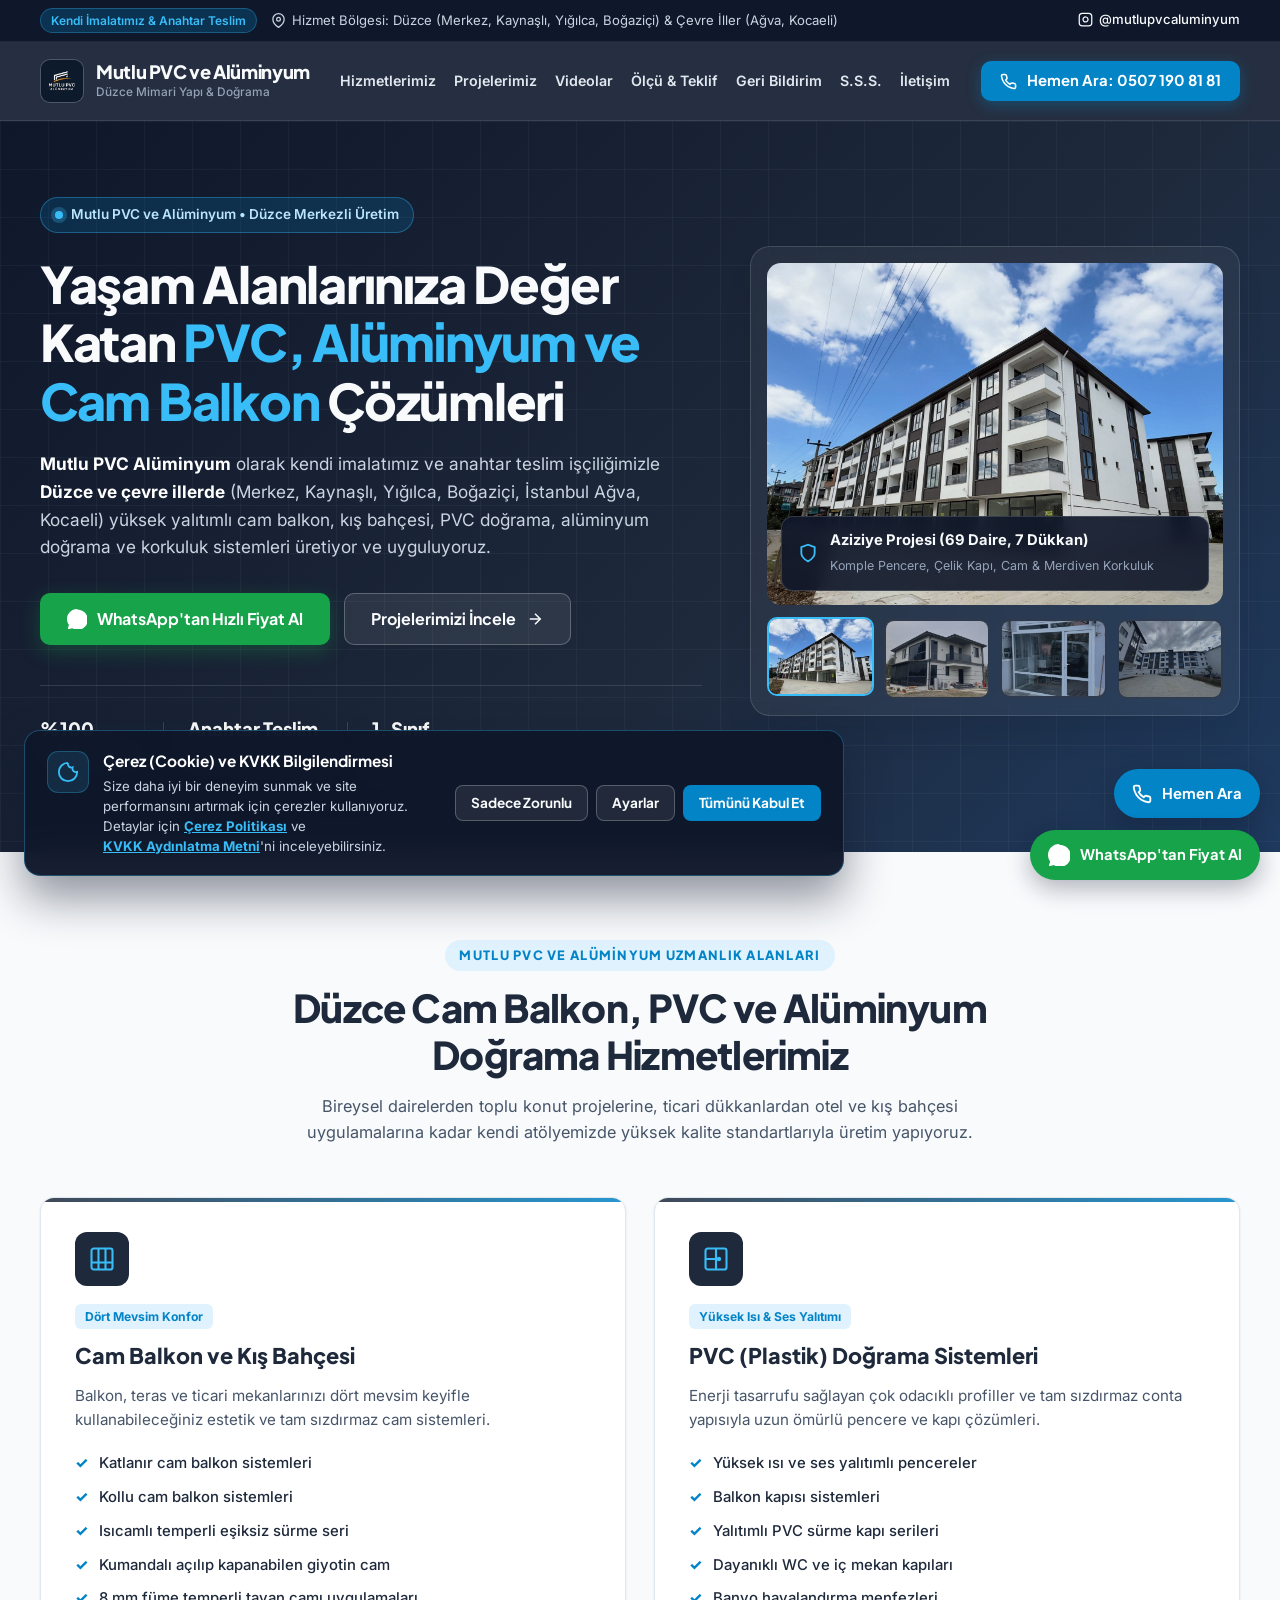
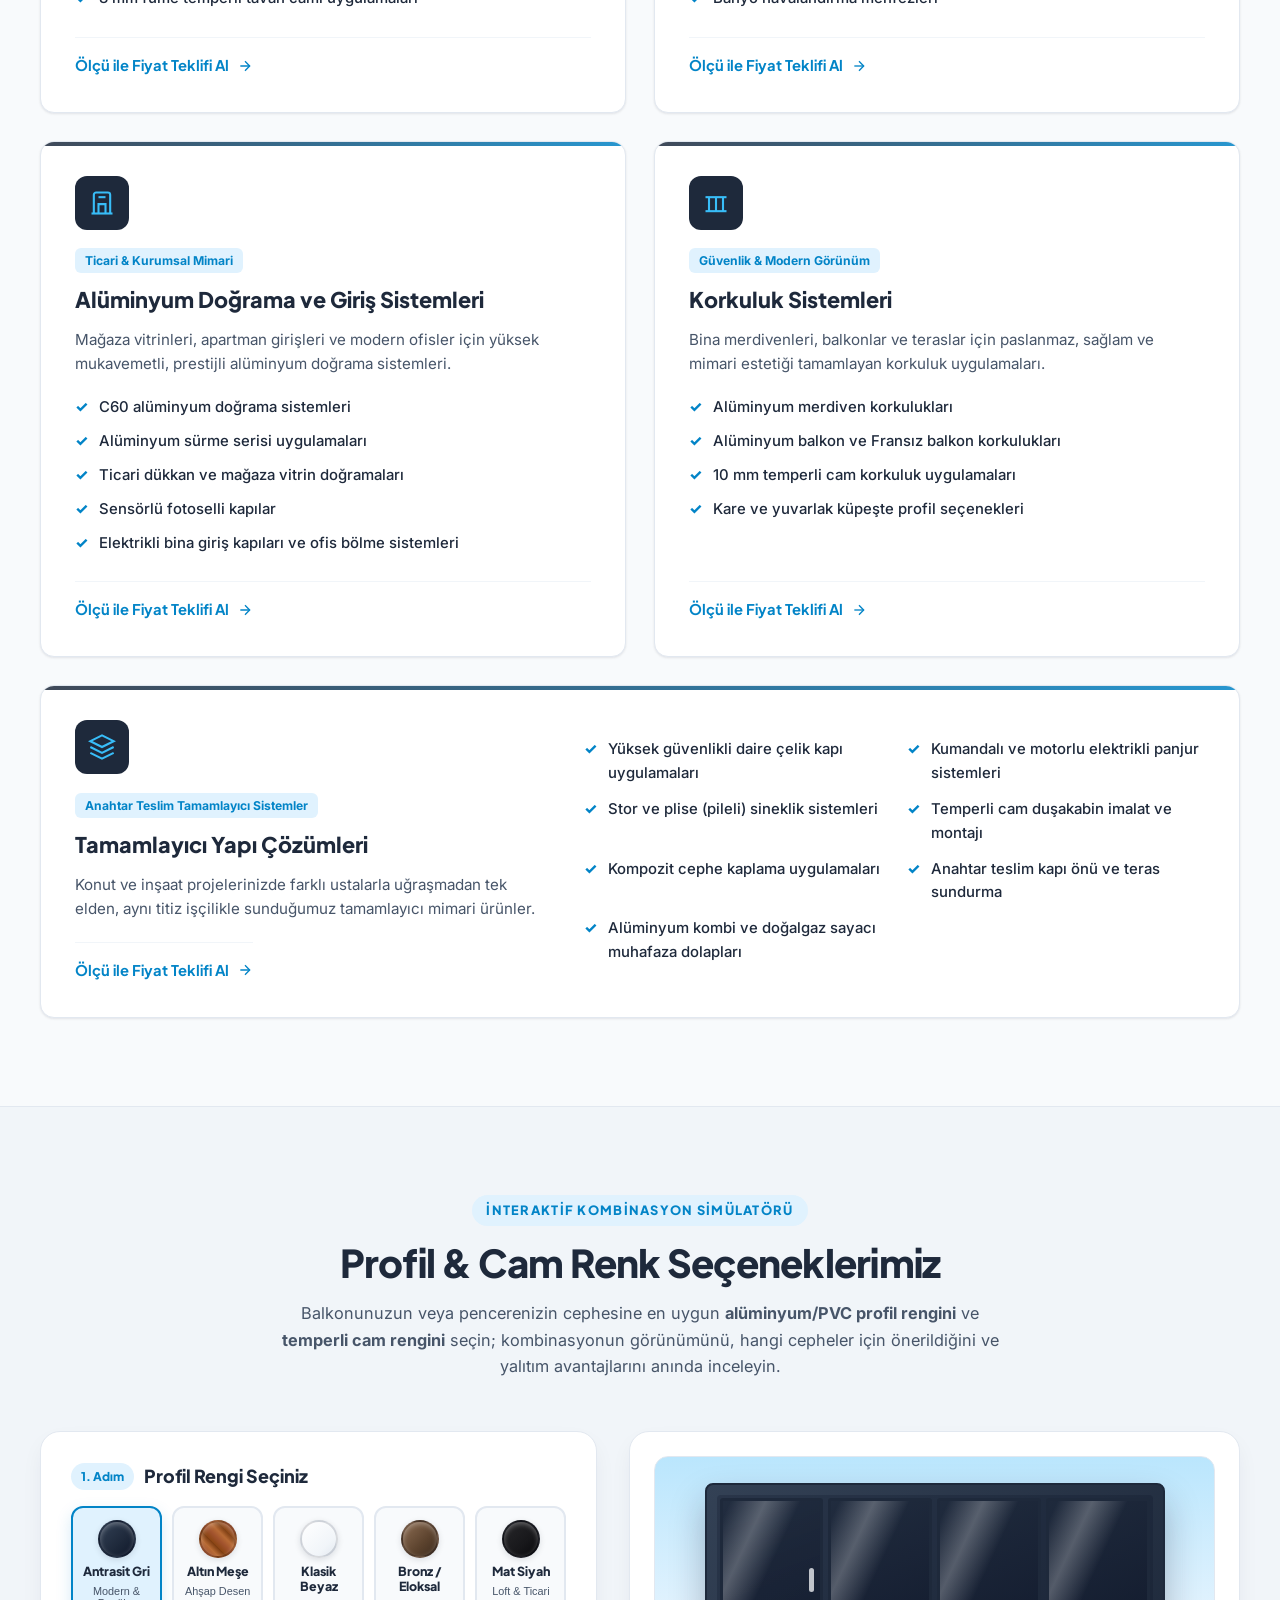
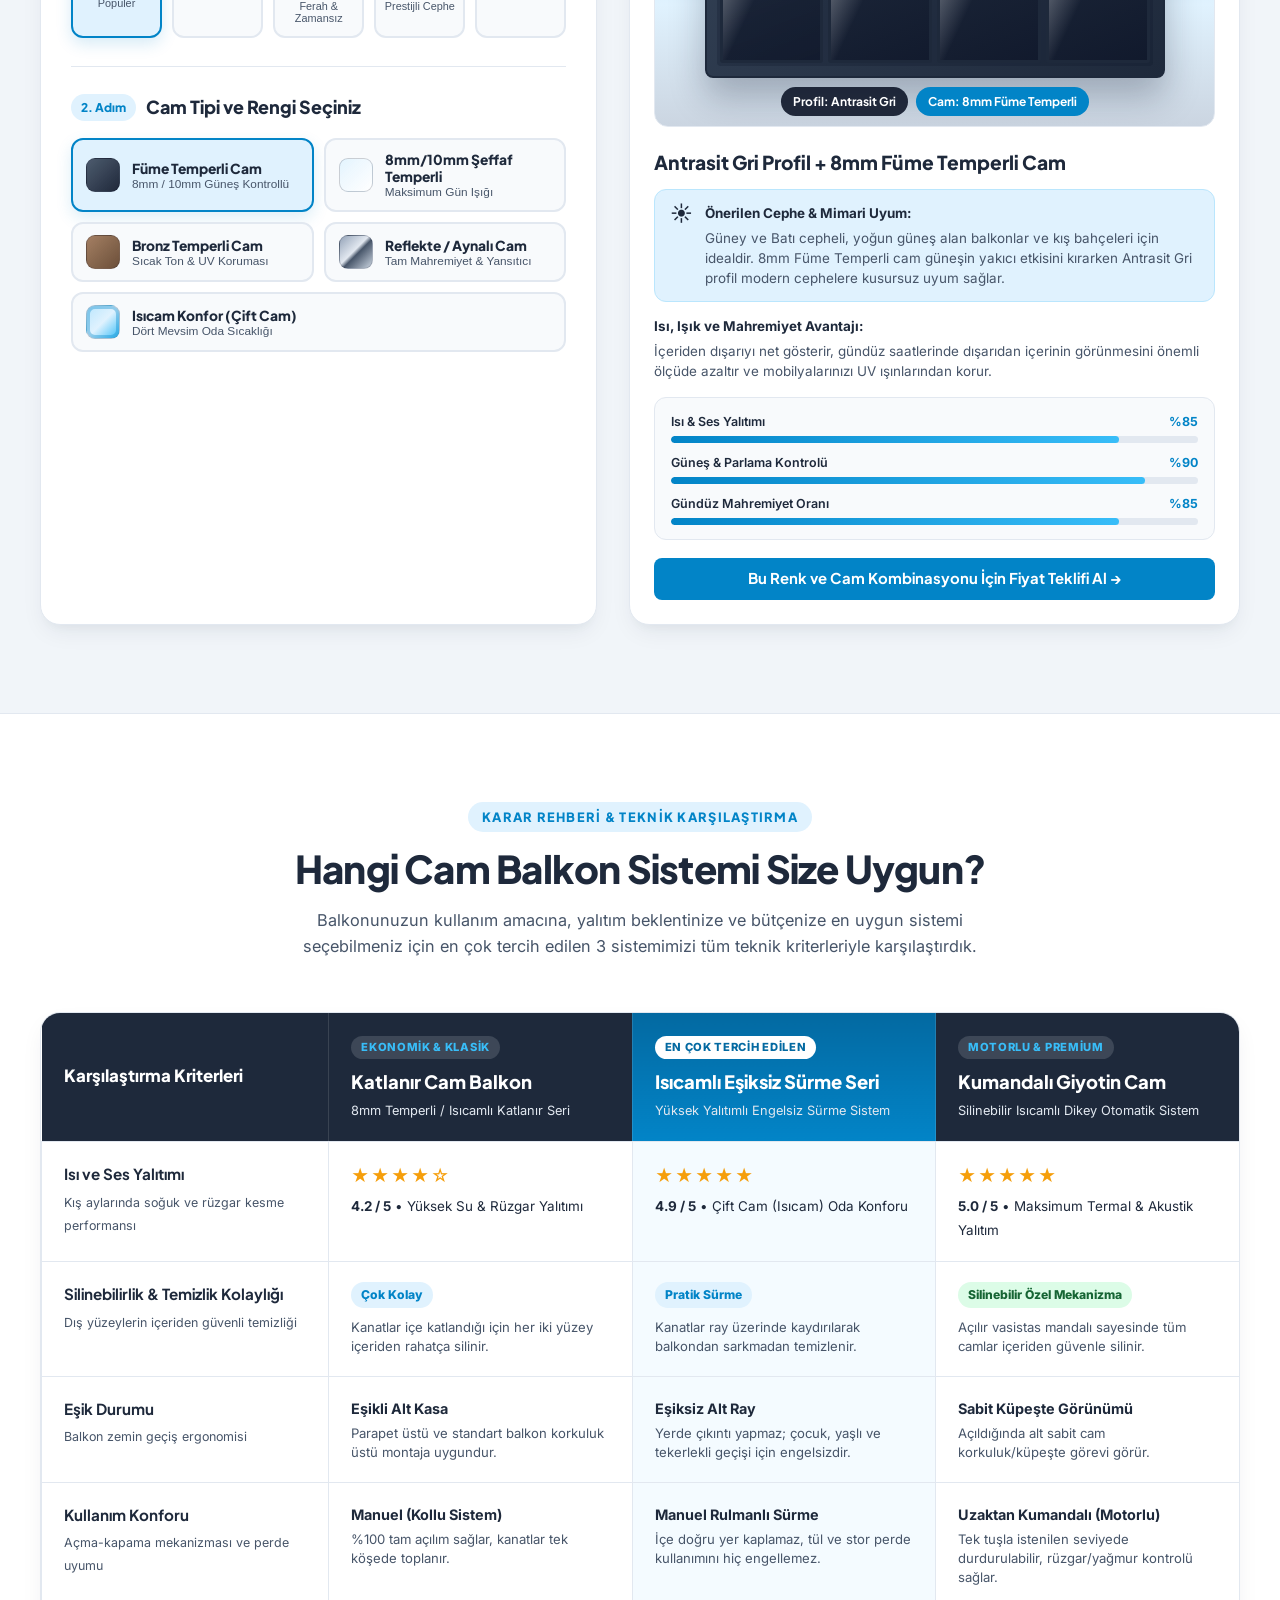
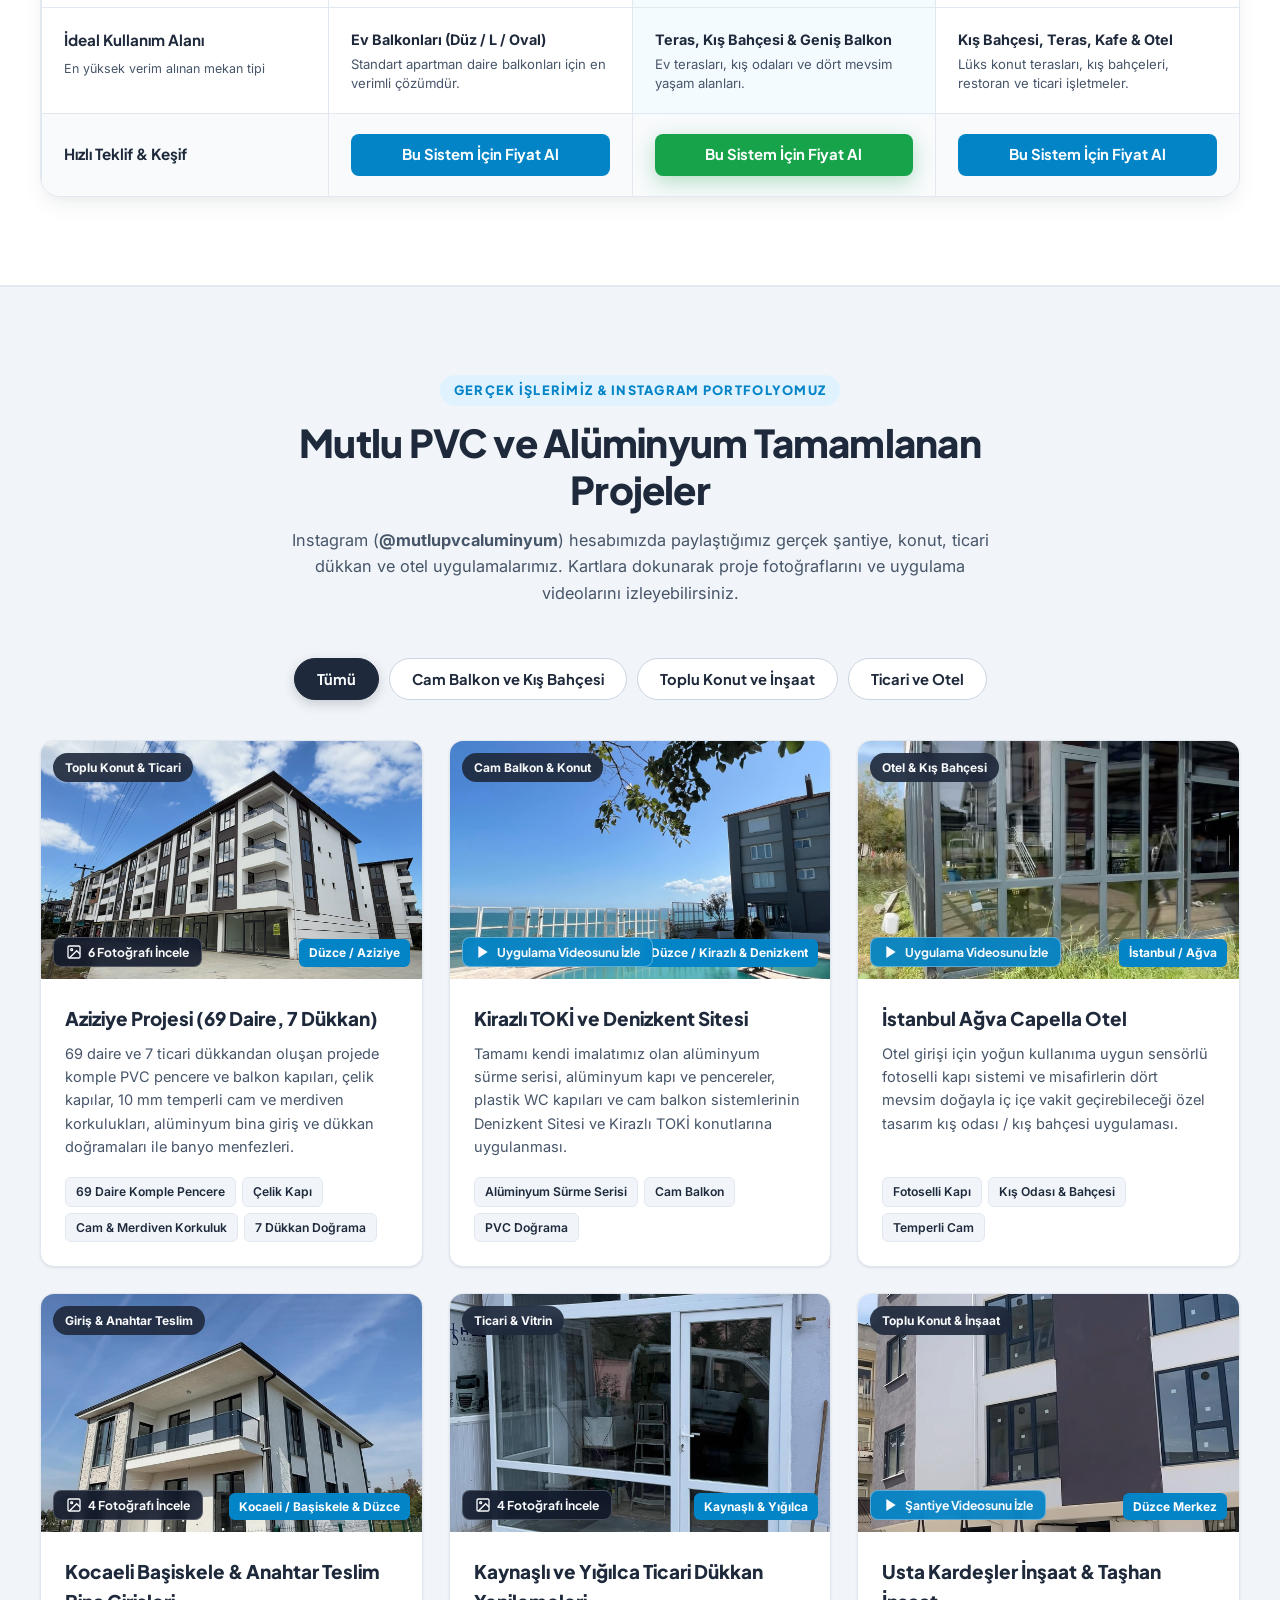
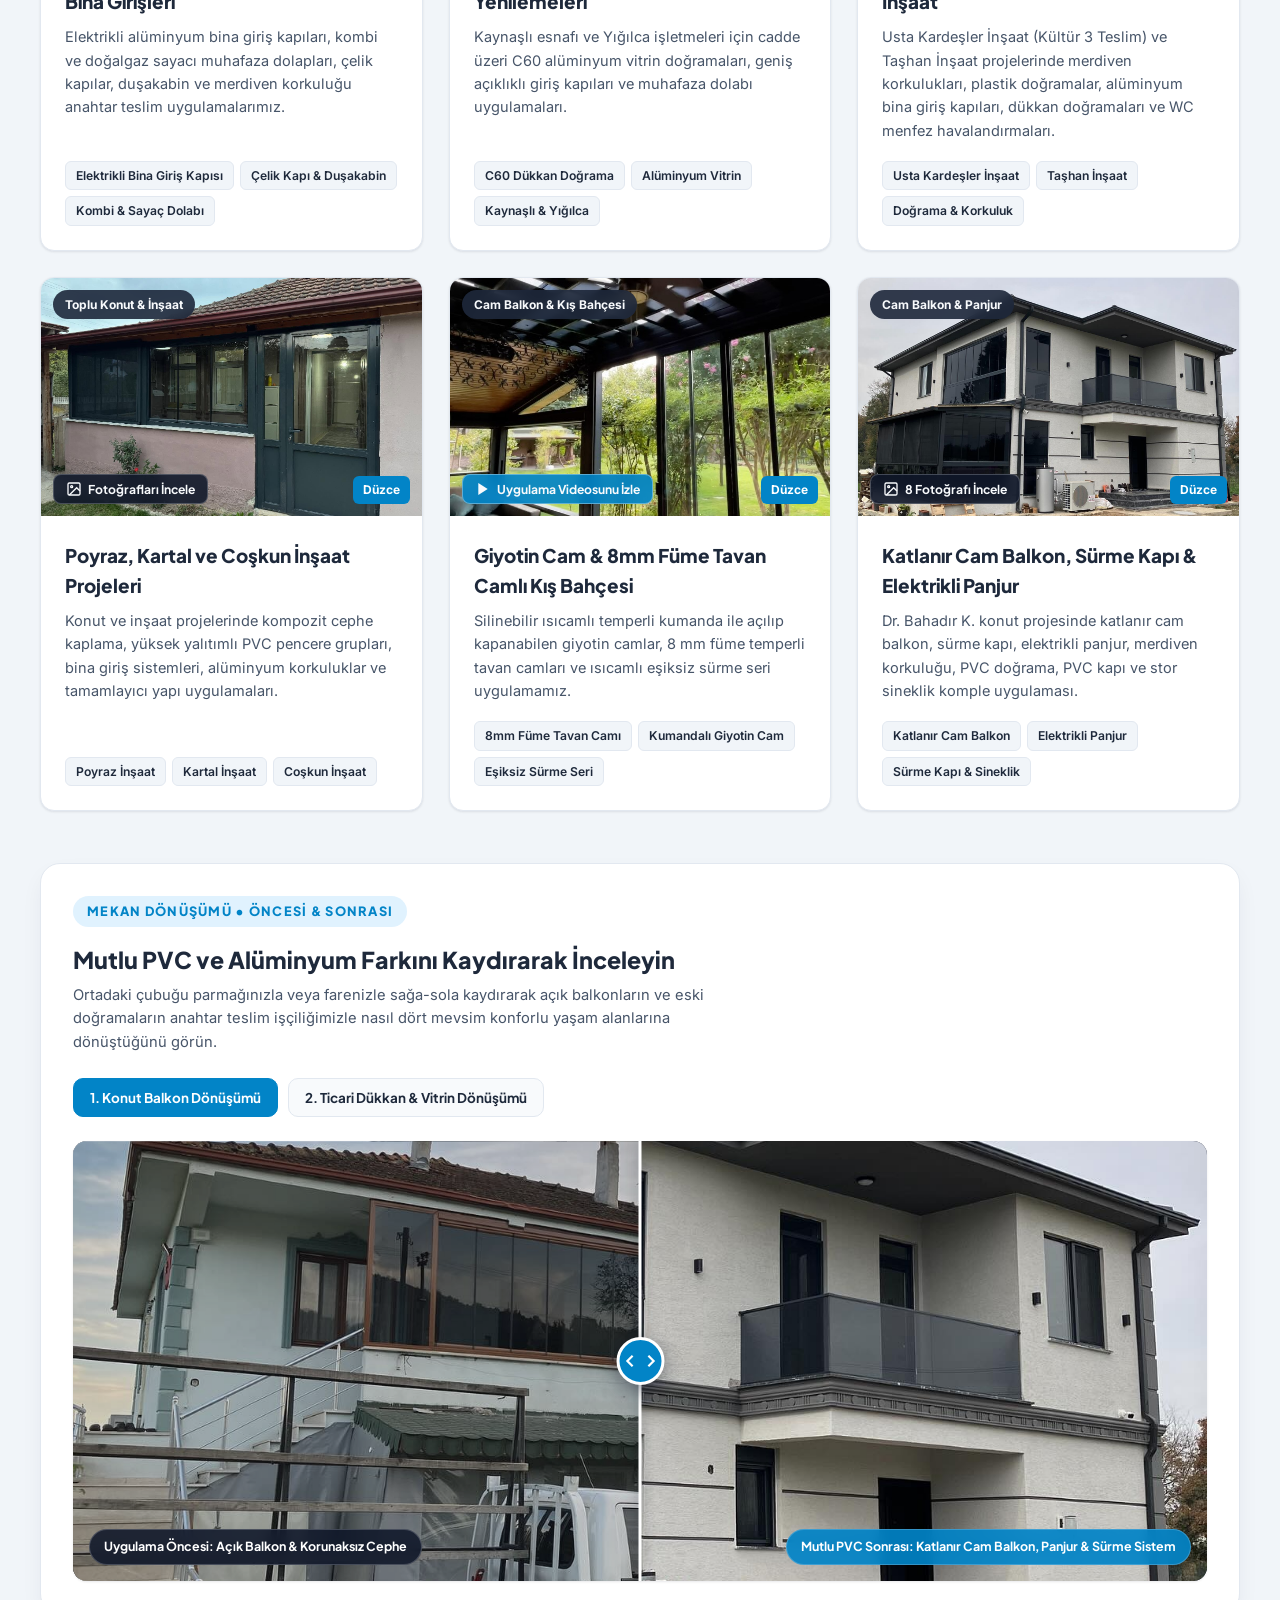
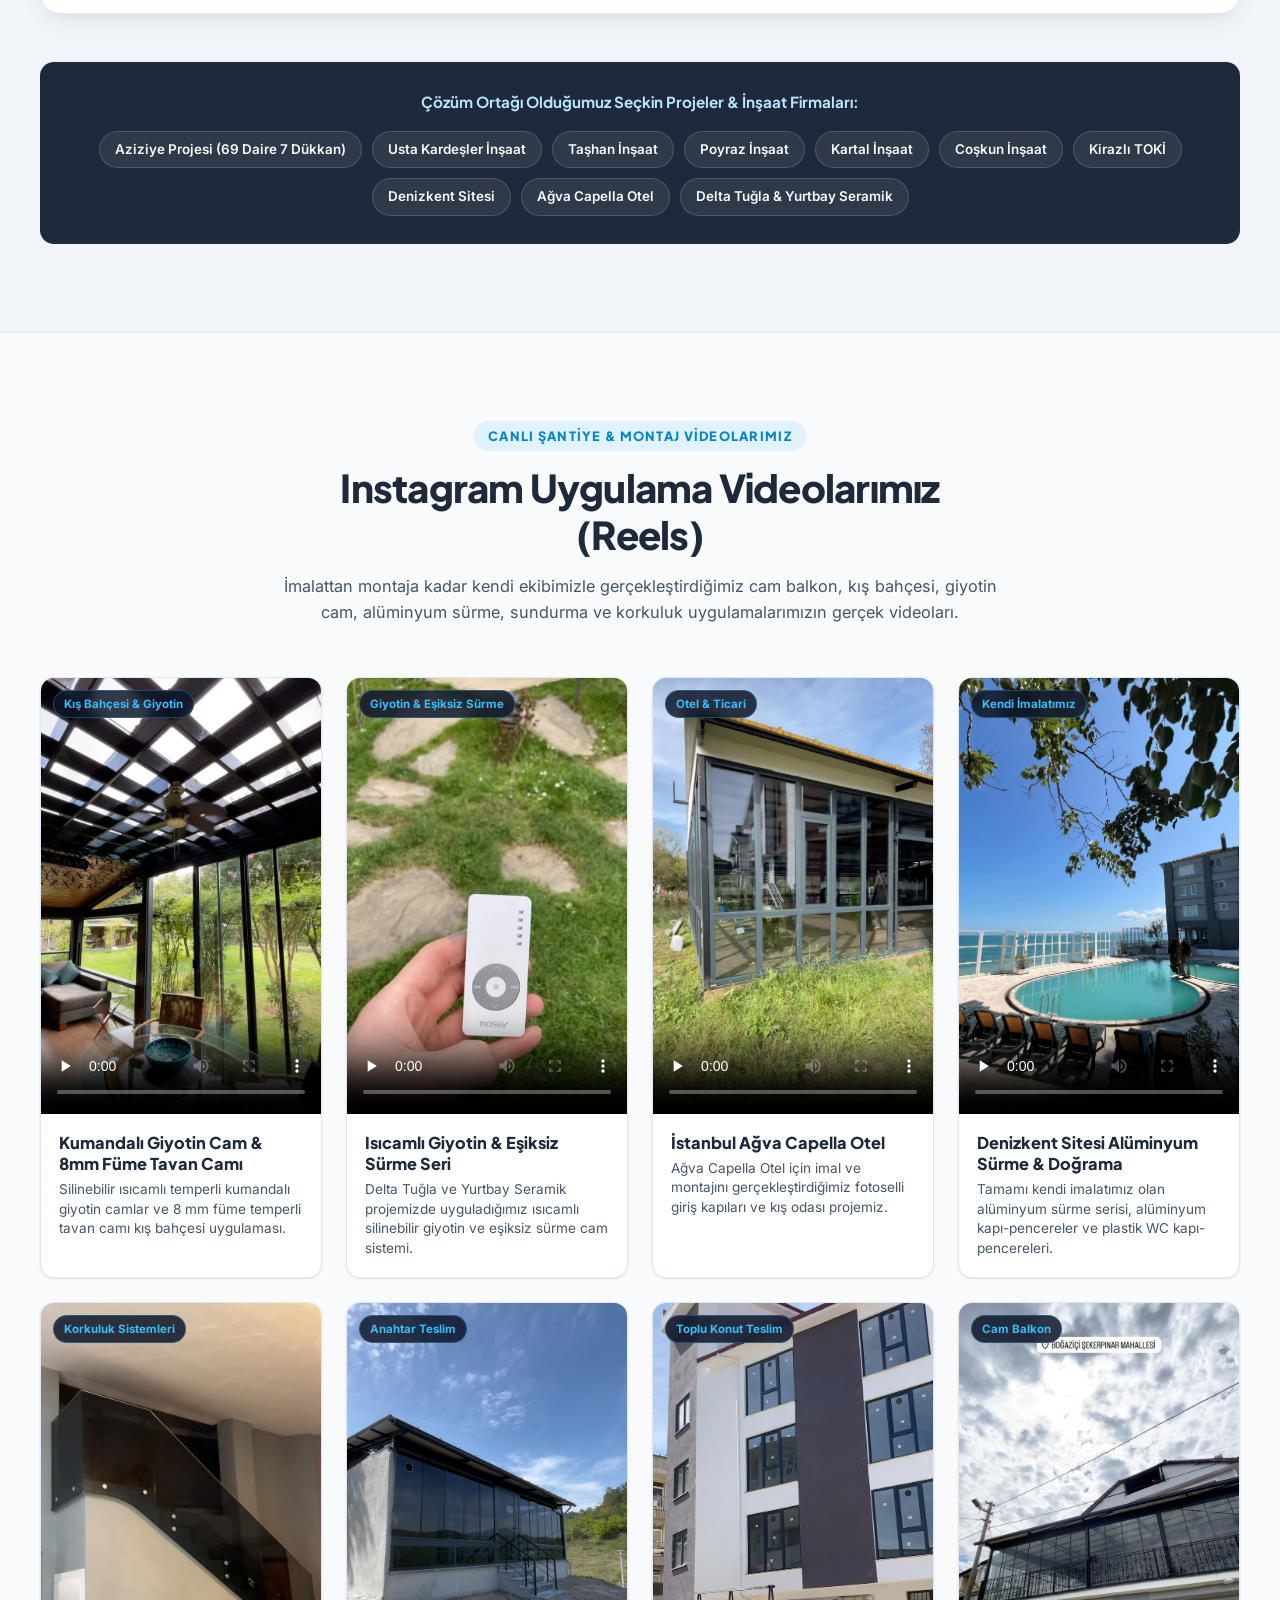
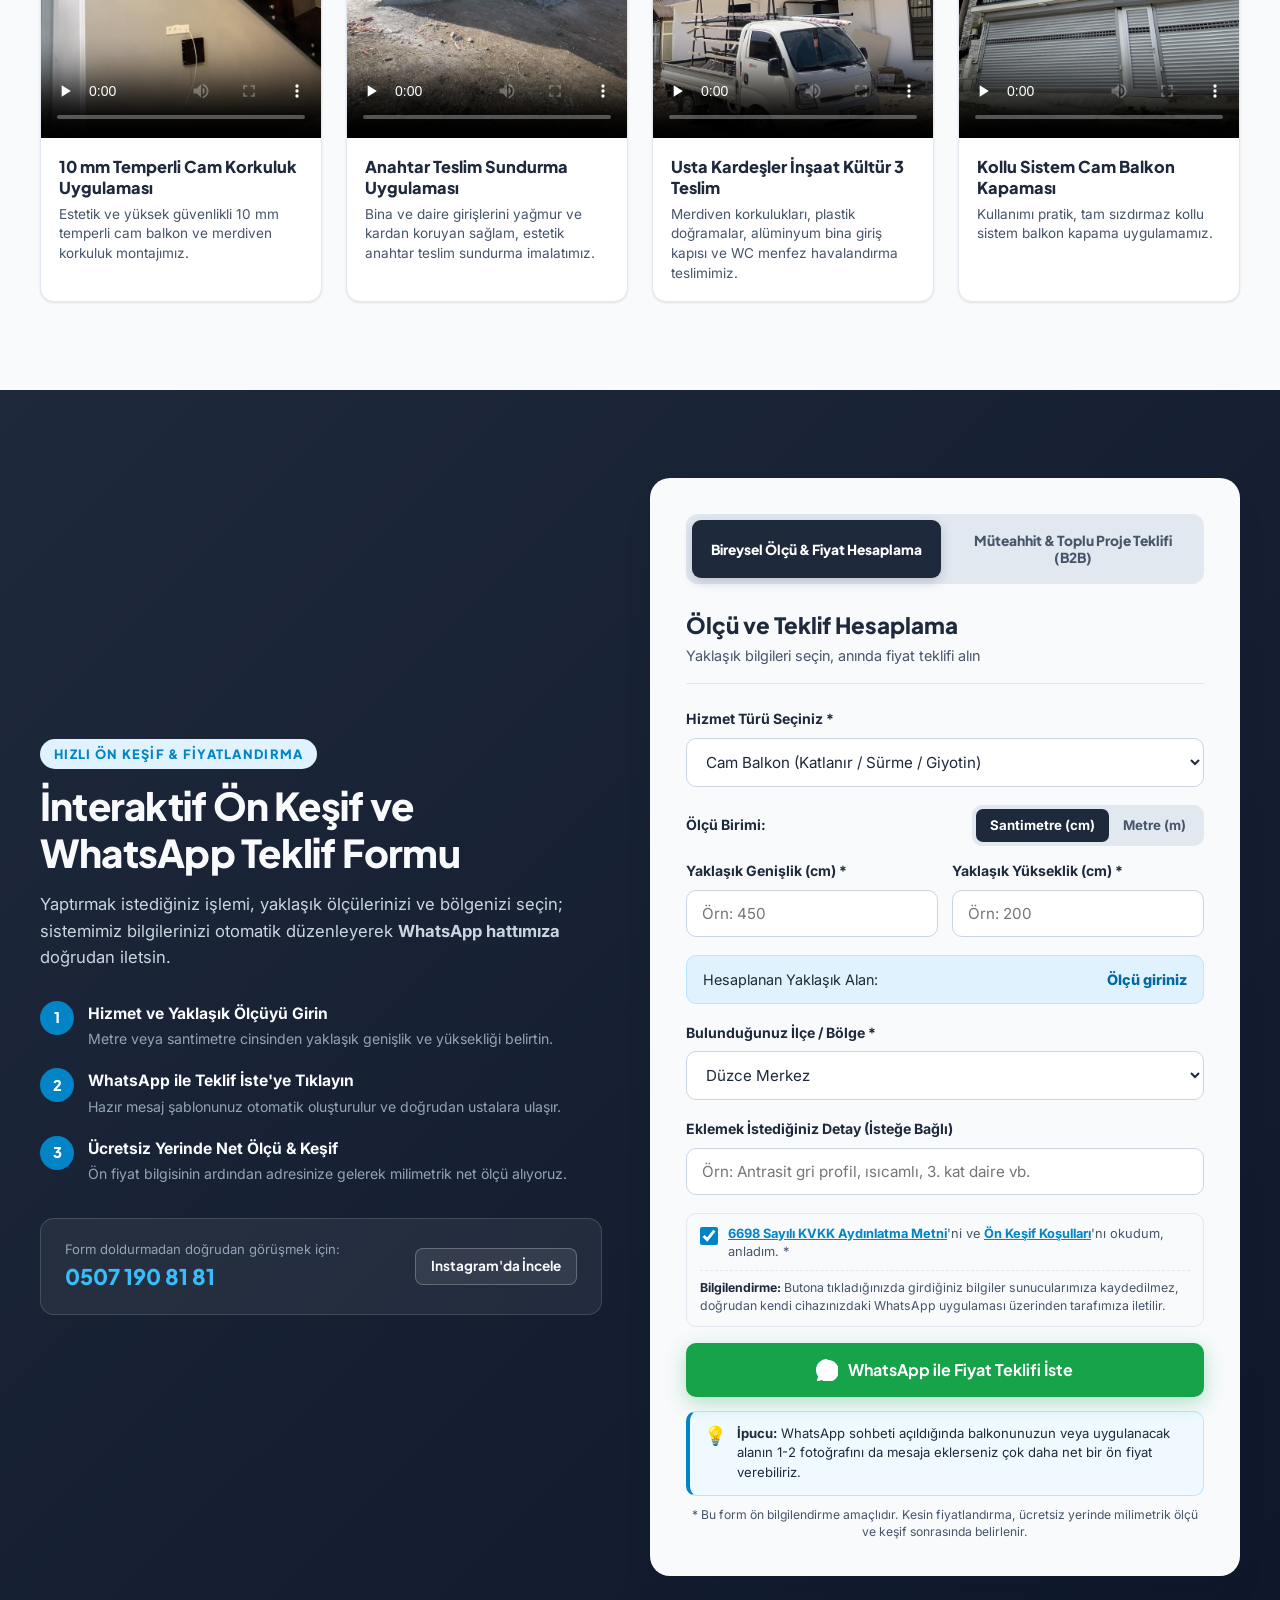
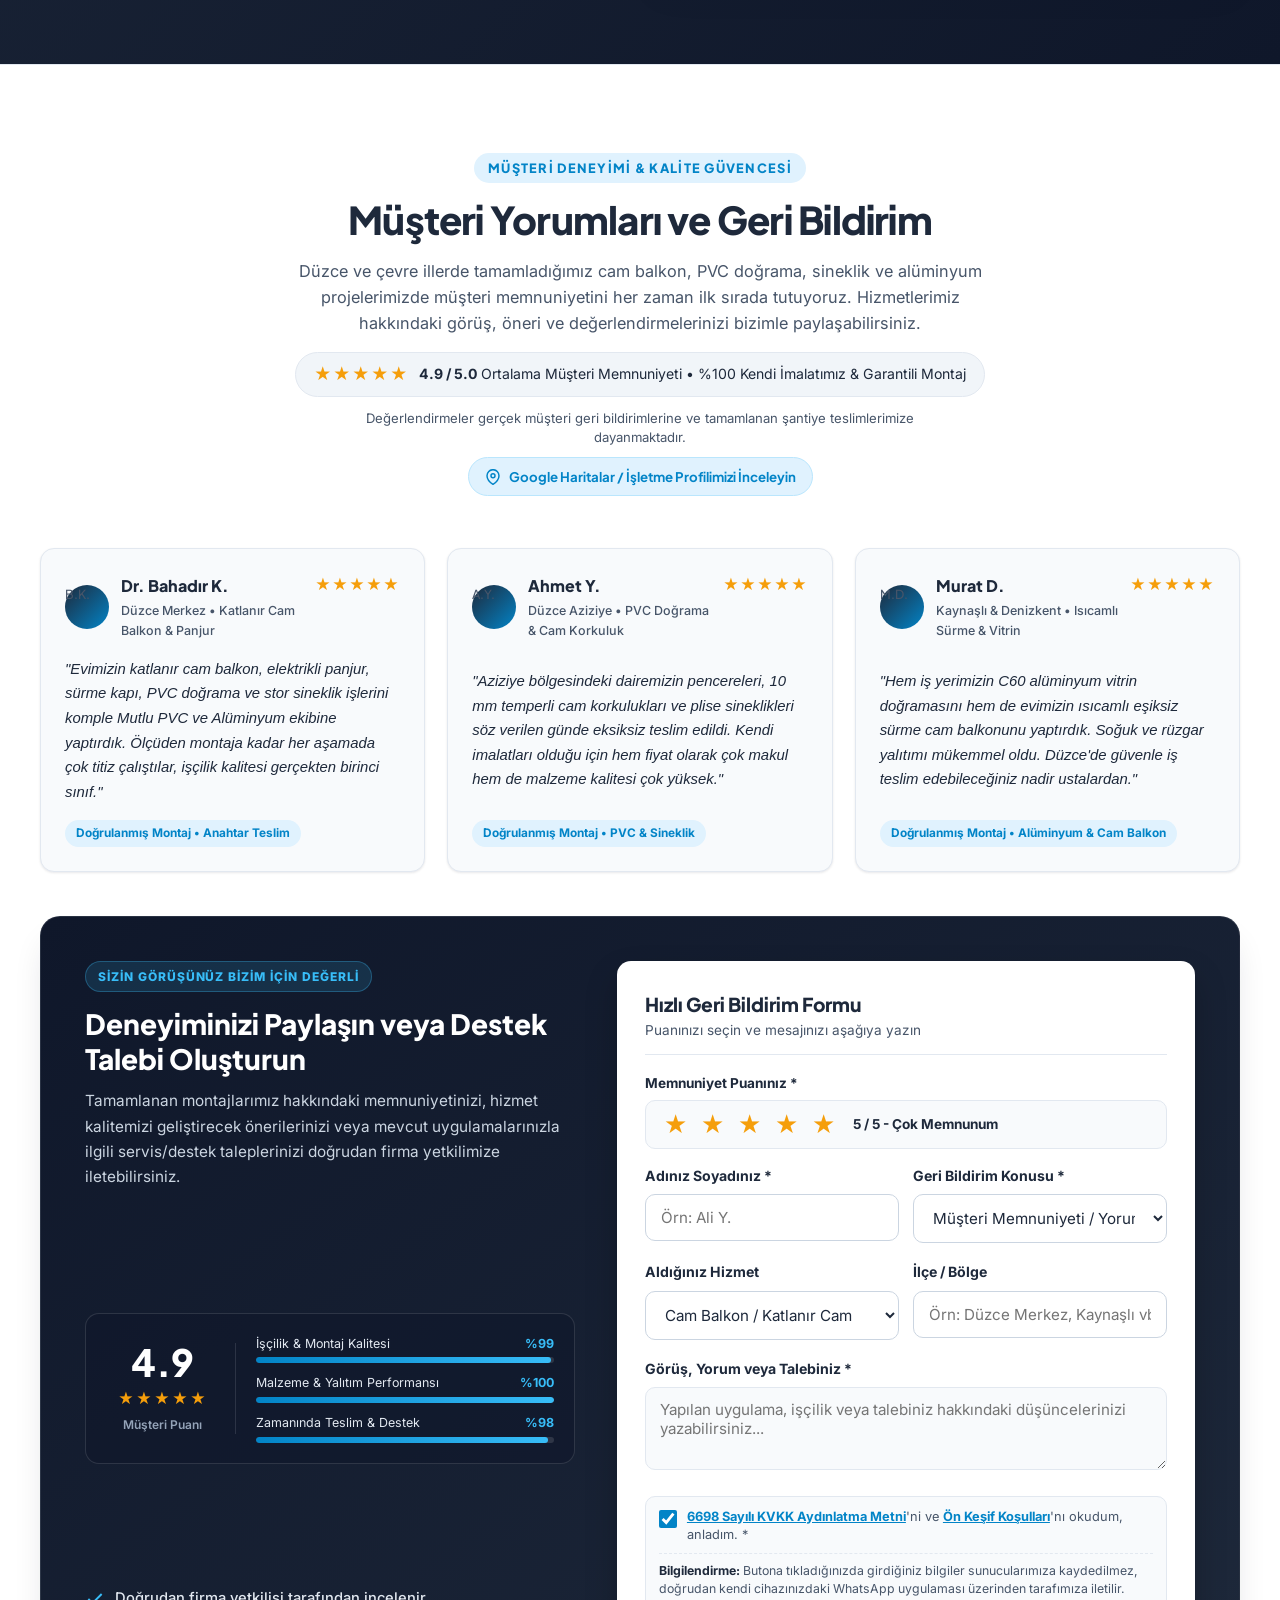
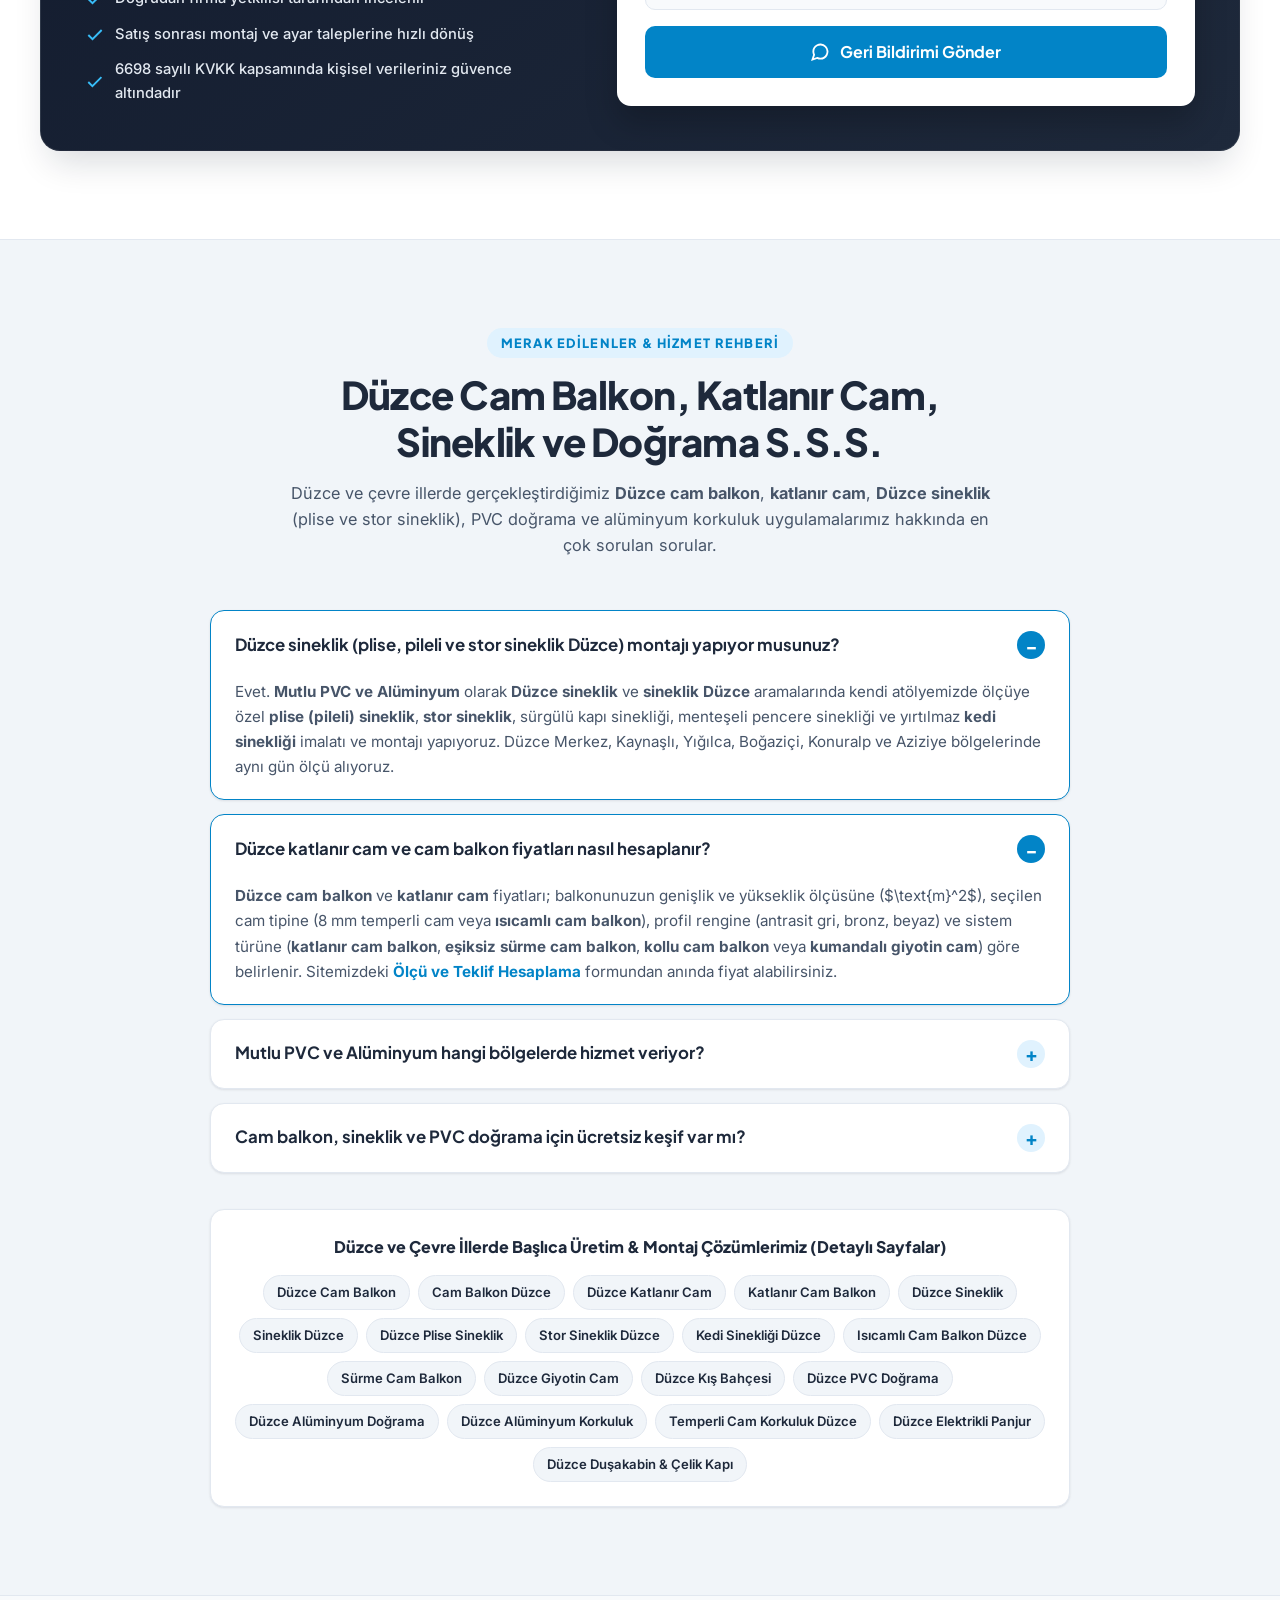
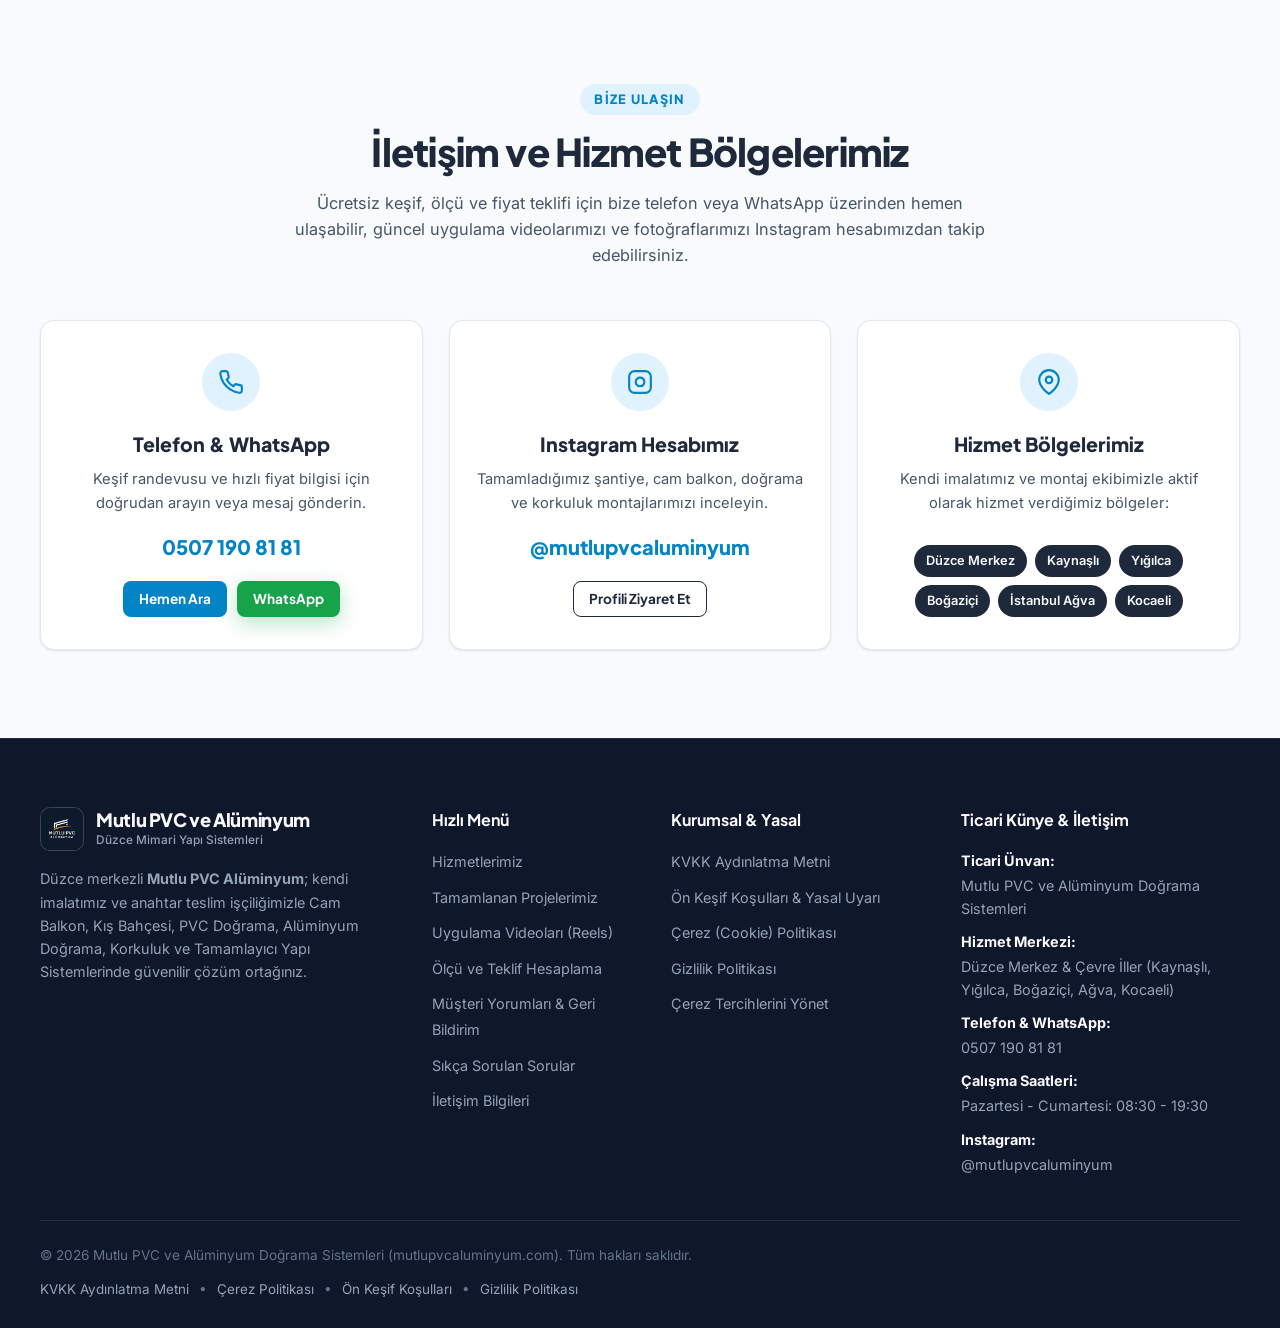
==== commit c81955d6: "feat(conversion): add interactive color configurator, system comparison table, B2B quote tab, and be" ====
--- a/index.html
+++ b/index.html
@@ -34,7 +34,7 @@
     <link href="https://fonts.googleapis.com/css2?family=Inter:wght@400;500;600;700&family=Plus+Jakarta+Sans:wght@600;700;800&display=swap" rel="stylesheet">
 
     <!-- Stylesheet -->
-    <link rel="stylesheet" href="css/style.css?v=2.4">
+    <link rel="stylesheet" href="css/style.css?v=2.5">
 
     <!-- Schema.org LocalBusiness, OfferCatalog & FAQPage Structured Data for Google SEO -->
     <script type="application/ld+json">
@@ -490,6 +490,339 @@
             </div>
         </section>
 
+        <!-- 1. İNTERAKTİF CAM VE PROFİL RENK KARTELASI (Görsel Önizlemeli) -->
+        <section class="section configurator-section" id="renk-kartelasi">
+            <div class="container">
+                <div class="section-header">
+                    <span class="section-eyebrow">İNTERAKTİF KOMBİNASYON SİMÜLATÖRÜ</span>
+                    <h2 class="section-title">Profil &amp; Cam Renk Seçeneklerimiz</h2>
+                    <p class="section-desc">
+                        Balkonunuzun veya pencerenizin cephesine en uygun <strong>alüminyum/PVC profil rengini</strong> ve <strong>temperli cam rengini</strong> seçin; kombinasyonun görünümünü, hangi cepheler için önerildiğini ve yalıtım avantajlarını anında inceleyin.
+                    </p>
+                </div>
+
+                <div class="configurator-grid">
+                    <!-- Sol Sütun: Renk ve Cam Seçiciler -->
+                    <div class="configurator-controls-card">
+                        <div class="config-group">
+                            <div class="config-group-header">
+                                <span class="config-step-badge">1. Adım</span>
+                                <h3>Profil Rengi Seçiniz</h3>
+                            </div>
+                            <div class="swatch-grid" id="profileSwatches" role="radiogroup" aria-label="Profil Renk Seçenekleri">
+                                <button type="button" class="swatch-btn active" data-profile="antrasit" aria-checked="true" role="radio">
+                                    <span class="swatch-circle swatch-antrasit"></span>
+                                    <span class="swatch-name">Antrasit Gri</span>
+                                    <span class="swatch-sub">Modern &amp; Popüler</span>
+                                </button>
+                                <button type="button" class="swatch-btn" data-profile="altin-mese" aria-checked="false" role="radio">
+                                    <span class="swatch-circle swatch-altin-mese"></span>
+                                    <span class="swatch-name">Altın Meşe</span>
+                                    <span class="swatch-sub">Ahşap Desen</span>
+                                </button>
+                                <button type="button" class="swatch-btn" data-profile="beyaz" aria-checked="false" role="radio">
+                                    <span class="swatch-circle swatch-beyaz"></span>
+                                    <span class="swatch-name">Klasik Beyaz</span>
+                                    <span class="swatch-sub">Ferah &amp; Zamansız</span>
+                                </button>
+                                <button type="button" class="swatch-btn" data-profile="bronz" aria-checked="false" role="radio">
+                                    <span class="swatch-circle swatch-bronz"></span>
+                                    <span class="swatch-name">Bronz / Eloksal</span>
+                                    <span class="swatch-sub">Prestijli Cephe</span>
+                                </button>
+                                <button type="button" class="swatch-btn" data-profile="siyah" aria-checked="false" role="radio">
+                                    <span class="swatch-circle swatch-siyah"></span>
+                                    <span class="swatch-name">Mat Siyah</span>
+                                    <span class="swatch-sub">Loft &amp; Ticari</span>
+                                </button>
+                            </div>
+                        </div>
+
+                        <div class="config-group">
+                            <div class="config-group-header">
+                                <span class="config-step-badge">2. Adım</span>
+                                <h3>Cam Tipi ve Rengi Seçiniz</h3>
+                            </div>
+                            <div class="glass-options-grid" id="glassSwatches" role="radiogroup" aria-label="Cam Seçenekleri">
+                                <button type="button" class="glass-btn active" data-glass="fume" aria-checked="true" role="radio">
+                                    <span class="glass-chip glass-chip-fume"></span>
+                                    <div>
+                                        <strong>Füme Temperli Cam</strong>
+                                        <span>8mm / 10mm Güneş Kontrollü</span>
+                                    </div>
+                                </button>
+                                <button type="button" class="glass-btn" data-glass="seffaf" aria-checked="false" role="radio">
+                                    <span class="glass-chip glass-chip-seffaf"></span>
+                                    <div>
+                                        <strong>8mm/10mm Şeffaf Temperli</strong>
+                                        <span>Maksimum Gün Işığı</span>
+                                    </div>
+                                </button>
+                                <button type="button" class="glass-btn" data-glass="bronz" aria-checked="false" role="radio">
+                                    <span class="glass-chip glass-chip-bronz"></span>
+                                    <div>
+                                        <strong>Bronz Temperli Cam</strong>
+                                        <span>Sıcak Ton &amp; UV Koruması</span>
+                                    </div>
+                                </button>
+                                <button type="button" class="glass-btn" data-glass="reflekte" aria-checked="false" role="radio">
+                                    <span class="glass-chip glass-chip-reflekte"></span>
+                                    <div>
+                                        <strong>Reflekte / Aynalı Cam</strong>
+                                        <span>Tam Mahremiyet &amp; Yansıtıcı</span>
+                                    </div>
+                                </button>
+                                <button type="button" class="glass-btn" data-glass="isicam" aria-checked="false" role="radio">
+                                    <span class="glass-chip glass-chip-isicam"></span>
+                                    <div>
+                                        <strong>Isıcam Konfor (Çift Cam)</strong>
+                                        <span>Dört Mevsim Oda Sıcaklığı</span>
+                                    </div>
+                                </button>
+                            </div>
+                        </div>
+                    </div>
+
+                    <!-- Sağ Sütun: Canlı Görsel Önizleme & Cephe/Yalıtım Analizi -->
+                    <div class="configurator-preview-card">
+                        <div class="preview-visual-stage" id="previewStage" data-profile-theme="antrasit" data-glass-theme="fume">
+                            <!-- Canlı Mimari Pencere / Cam Balkon Simülasyon Çerçevesi -->
+                            <div class="window-mockup-outer" id="windowMockupFrame">
+                                <div class="window-mockup-top-rail"></div>
+                                <div class="window-mockup-panes">
+                                    <div class="window-pane">
+                                        <div class="pane-reflection"></div>
+                                        <span class="pane-handle"></span>
+                                    </div>
+                                    <div class="window-pane">
+                                        <div class="pane-reflection"></div>
+                                    </div>
+                                    <div class="window-pane">
+                                        <div class="pane-reflection"></div>
+                                    </div>
+                                    <div class="window-pane">
+                                        <div class="pane-reflection"></div>
+                                    </div>
+                                </div>
+                                <div class="window-mockup-bottom-rail"></div>
+                            </div>
+
+                            <div class="preview-combo-badges">
+                                <span class="combo-pill" id="previewProfileBadge">Profil: Antrasit Gri</span>
+                                <span class="combo-pill combo-pill-glass" id="previewGlassBadge">Cam: 8mm Füme Temperli</span>
+                            </div>
+                        </div>
+
+                        <div class="preview-details-body">
+                            <h3 class="preview-combo-title" id="previewComboTitle">Antrasit Gri Profil + 8mm Füme Temperli Cam</h3>
+
+                            <div class="facade-recommendation-box">
+                                <div class="facade-icon" aria-hidden="true">☀️</div>
+                                <div>
+                                    <strong>Önerilen Cephe &amp; Mimari Uyum:</strong>
+                                    <p id="previewFacadeText">
+                                        Güney ve Batı cepheli, yoğun güneş alan balkonlar ve kış bahçeleri için idealdir. 8mm Füme Temperli cam güneşin yakıcı etkisini kırarken Antrasit Gri profil modern cephelere kusursuz uyum sağlar.
+                                    </p>
+                                </div>
+                            </div>
+
+                            <div class="preview-advantage-text">
+                                <strong>Isı, Işık ve Mahremiyet Avantajı:</strong>
+                                <p id="previewAdvantageText">
+                                    İçeriden dışarıyı net gösterir, gündüz saatlerinde dışarıdan içerinin görünmesini önemli ölçüde azaltır ve mobilyalarınızı UV ışınlarından korur.
+                                </p>
+                            </div>
+
+                            <!-- Dinamik Performans Göstergeleri -->
+                            <div class="preview-metrics-grid">
+                                <div class="preview-metric-row">
+                                    <div class="preview-metric-label">
+                                        <span>Isı &amp; Ses Yalıtımı</span>
+                                        <strong id="metricThermalVal">%85</strong>
+                                    </div>
+                                    <div class="preview-metric-bar"><span id="metricThermalBar" style="width: 85%"></span></div>
+                                </div>
+                                <div class="preview-metric-row">
+                                    <div class="preview-metric-label">
+                                        <span>Güneş &amp; Parlama Kontrolü</span>
+                                        <strong id="metricSolarVal">%90</strong>
+                                    </div>
+                                    <div class="preview-metric-bar"><span id="metricSolarBar" style="width: 90%"></span></div>
+                                </div>
+                                <div class="preview-metric-row">
+                                    <div class="preview-metric-label">
+                                        <span>Gündüz Mahremiyet Oranı</span>
+                                        <strong id="metricPrivacyVal">%85</strong>
+                                    </div>
+                                    <div class="preview-metric-bar"><span id="metricPrivacyBar" style="width: 85%"></span></div>
+                                </div>
+                            </div>
+
+                            <button type="button" class="btn btn-primary btn-block" id="applyComboToQuoteBtn">
+                                Bu Renk ve Cam Kombinasyonu İçin Fiyat Teklifi Al &rarr;
+                            </button>
+                        </div>
+                    </div>
+                </div>
+            </div>
+        </section>
+
+        <!-- 2. "HANGİ CAM BALKON SİSTEMİ SİZE UYGUN?" KARŞILAŞTIRMA TABLOSU -->
+        <section class="section comparison-section" id="sistem-karsilastirma">
+            <div class="container">
+                <div class="section-header">
+                    <span class="section-eyebrow">KARAR REHBERİ &amp; TEKNİK KARŞILAŞTIRMA</span>
+                    <h2 class="section-title">Hangi Cam Balkon Sistemi Size Uygun?</h2>
+                    <p class="section-desc">
+                        Balkonunuzun kullanım amacına, yalıtım beklentinize ve bütçenize en uygun sistemi seçebilmeniz için en çok tercih edilen 3 sistemimizi tüm teknik kriterleriyle karşılaştırdık.
+                    </p>
+                    <!-- Mobilde Hızlı Sekme Seçici -->
+                    <div class="compare-mobile-tabs" id="compareMobileTabs" role="tablist" aria-label="Karşılaştırılacak Sistem Seçimi">
+                        <button type="button" class="compare-tab-btn active" data-compare-col="1" role="tab" aria-selected="true">Katlanır Cam Balkon</button>
+                        <button type="button" class="compare-tab-btn" data-compare-col="2" role="tab" aria-selected="false">Isıcamlı Eşiksiz Sürme</button>
+                        <button type="button" class="compare-tab-btn" data-compare-col="3" role="tab" aria-selected="false">Kumandalı Giyotin Cam</button>
+                    </div>
+                </div>
+
+                <div class="comparison-table-wrap">
+                    <table class="comparison-table" id="systemComparisonTable">
+                        <thead>
+                            <tr>
+                                <th class="compare-criteria-head">Karşılaştırma Kriterleri</th>
+                                <th class="compare-col-head is-active-col" data-col="1">
+                                    <span class="compare-badge">Ekonomik &amp; Klasik</span>
+                                    <h3>Katlanır Cam Balkon</h3>
+                                    <p>8mm Temperli / Isıcamlı Katlanır Seri</p>
+                                </th>
+                                <th class="compare-col-head compare-featured-col" data-col="2">
+                                    <span class="compare-badge compare-badge-featured">En Çok Tercih Edilen</span>
+                                    <h3>Isıcamlı Eşiksiz Sürme Seri</h3>
+                                    <p>Yüksek Yalıtımlı Engelsiz Sürme Sistem</p>
+                                </th>
+                                <th class="compare-col-head" data-col="3">
+                                    <span class="compare-badge">Motorlu &amp; Premium</span>
+                                    <h3>Kumandalı Giyotin Cam</h3>
+                                    <p>Silinebilir Isıcamlı Dikey Otomatik Sistem</p>
+                                </th>
+                            </tr>
+                        </thead>
+                        <tbody>
+                            <tr>
+                                <td class="criteria-name">
+                                    <strong>Isı ve Ses Yalıtımı</strong>
+                                    <span>Kış aylarında soğuk ve rüzgar kesme performansı</span>
+                                </td>
+                                <td data-col="1" class="is-active-col">
+                                    <div class="compare-stars" aria-label="5 üzerinden 4 yıldız">★★★★☆</div>
+                                    <span class="compare-val-text"><strong>4.2 / 5</strong> • Yüksek Su &amp; Rüzgar Yalıtımı</span>
+                                </td>
+                                <td data-col="2" class="compare-featured-cell">
+                                    <div class="compare-stars" aria-label="5 üzerinden 5 yıldız">★★★★★</div>
+                                    <span class="compare-val-text"><strong>4.9 / 5</strong> • Çift Cam (Isıcam) Oda Konforu</span>
+                                </td>
+                                <td data-col="3">
+                                    <div class="compare-stars" aria-label="5 üzerinden 5 yıldız">★★★★★</div>
+                                    <span class="compare-val-text"><strong>5.0 / 5</strong> • Maksimum Termal &amp; Akustik Yalıtım</span>
+                                </td>
+                            </tr>
+                            <tr>
+                                <td class="criteria-name">
+                                    <strong>Silinebilirlik &amp; Temizlik Kolaylığı</strong>
+                                    <span>Dış yüzeylerin içeriden güvenli temizliği</span>
+                                </td>
+                                <td data-col="1" class="is-active-col">
+                                    <span class="compare-pill-good">Çok Kolay</span>
+                                    <p class="compare-sub">Kanatlar içe katlandığı için her iki yüzey içeriden rahatça silinir.</p>
+                                </td>
+                                <td data-col="2" class="compare-featured-cell">
+                                    <span class="compare-pill-good">Pratik Sürme</span>
+                                    <p class="compare-sub">Kanatlar ray üzerinde kaydırılarak balkondan sarkmadan temizlenir.</p>
+                                </td>
+                                <td data-col="3">
+                                    <span class="compare-pill-best">Silinebilir Özel Mekanizma</span>
+                                    <p class="compare-sub">Açılır vasistas mandalı sayesinde tüm camlar içeriden güvenle silinir.</p>
+                                </td>
+                            </tr>
+                            <tr>
+                                <td class="criteria-name">
+                                    <strong>Eşik Durumu</strong>
+                                    <span>Balkon zemin geçiş ergonomisi</span>
+                                </td>
+                                <td data-col="1" class="is-active-col">
+                                    <strong>Eşikli Alt Kasa</strong>
+                                    <p class="compare-sub">Parapet üstü ve standart balkon korkuluk üstü montaja uygundur.</p>
+                                </td>
+                                <td data-col="2" class="compare-featured-cell">
+                                    <strong>Eşiksiz Alt Ray</strong>
+                                    <p class="compare-sub">Yerde çıkıntı yapmaz; çocuk, yaşlı ve tekerlekli geçişi için engelsizdir.</p>
+                                </td>
+                                <td data-col="3">
+                                    <strong>Sabit Küpeşte Görünümü</strong>
+                                    <p class="compare-sub">Açıldığında alt sabit cam korkuluk/küpeşte görevi görür.</p>
+                                </td>
+                            </tr>
+                            <tr>
+                                <td class="criteria-name">
+                                    <strong>Kullanım Konforu</strong>
+                                    <span>Açma-kapama mekanizması ve perde uyumu</span>
+                                </td>
+                                <td data-col="1" class="is-active-col">
+                                    <strong>Manuel (Kollu Sistem)</strong>
+                                    <p class="compare-sub">%100 tam açılım sağlar, kanatlar tek köşede toplanır.</p>
+                                </td>
+                                <td data-col="2" class="compare-featured-cell">
+                                    <strong>Manuel Rulmanlı Sürme</strong>
+                                    <p class="compare-sub">İçe doğru yer kaplamaz, tül ve stor perde kullanımını hiç engellemez.</p>
+                                </td>
+                                <td data-col="3">
+                                    <strong>Uzaktan Kumandalı (Motorlu)</strong>
+                                    <p class="compare-sub">Tek tuşla istenilen seviyede durdurulabilir, rüzgar/yağmur kontrolü sağlar.</p>
+                                </td>
+                            </tr>
+                            <tr>
+                                <td class="criteria-name">
+                                    <strong>İdeal Kullanım Alanı</strong>
+                                    <span>En yüksek verim alınan mekan tipi</span>
+                                </td>
+                                <td data-col="1" class="is-active-col">
+                                    <strong>Ev Balkonları (Düz / L / Oval)</strong>
+                                    <p class="compare-sub">Standart apartman daire balkonları için en verimli çözümdür.</p>
+                                </td>
+                                <td data-col="2" class="compare-featured-cell">
+                                    <strong>Teras, Kış Bahçesi &amp; Geniş Balkon</strong>
+                                    <p class="compare-sub">Ev terasları, kış odaları ve dört mevsim yaşam alanları.</p>
+                                </td>
+                                <td data-col="3">
+                                    <strong>Kış Bahçesi, Teras, Kafe &amp; Otel</strong>
+                                    <p class="compare-sub">Lüks konut terasları, kış bahçeleri, restoran ve ticari işletmeler.</p>
+                                </td>
+                            </tr>
+                        </tbody>
+                        <tfoot>
+                            <tr>
+                                <td class="criteria-name"><strong>Hızlı Teklif &amp; Keşif</strong></td>
+                                <td data-col="1" class="is-active-col">
+                                    <button type="button" class="btn btn-primary btn-block compare-select-btn" data-compare-service="Cam Balkon" data-compare-note="Katlanır Cam Balkon sistemi için fiyat teklifi">
+                                        Bu Sistem İçin Fiyat Al
+                                    </button>
+                                </td>
+                                <td data-col="2" class="compare-featured-cell">
+                                    <button type="button" class="btn btn-whatsapp btn-block compare-select-btn" data-compare-service="Cam Balkon" data-compare-note="Isıcamlı Eşiksiz Sürme Seri için fiyat teklifi">
+                                        Bu Sistem İçin Fiyat Al
+                                    </button>
+                                </td>
+                                <td data-col="3">
+                                    <button type="button" class="btn btn-primary btn-block compare-select-btn" data-compare-service="Kış Bahçesi" data-compare-note="Kumandalı Giyotin Cam & Kış Bahçesi sistemi için fiyat teklifi">
+                                        Bu Sistem İçin Fiyat Al
+                                    </button>
+                                </td>
+                            </tr>
+                        </tfoot>
+                    </table>
+                </div>
+            </div>
+        </section>
+
         <!-- Tamamlanan Seçkin Projeler ve Referanslarımız -->
         <section class="section projects-section" id="projelerimiz">
             <div class="container">
@@ -729,6 +1062,66 @@
                         </div>
                     </article>
 
+                </div>
+
+                <!-- 4. "ÖNCESİ / SONRASI" (BEFORE - AFTER) KAYDIRMALI GÖRSEL MODÜLÜ -->
+                <div class="before-after-showcase" id="oncesi-sonrasi">
+                    <div class="before-after-header">
+                        <div>
+                            <span class="section-eyebrow">MEKAN DÖNÜŞÜMÜ • ÖNCESİ &amp; SONRASI</span>
+                            <h3 class="before-after-title">Mutlu PVC ve Alüminyum Farkını Kaydırarak İnceleyin</h3>
+                            <p class="before-after-desc">
+                                Ortadaki çubuğu parmağınızla veya farenizle sağa-sola kaydırarak açık balkonların ve eski doğramaların anahtar teslim işçiliğimizle nasıl dört mevsim konforlu yaşam alanlarına dönüştüğünü görün.
+                            </p>
+                        </div>
+                        <div class="ba-scenario-buttons" role="tablist" aria-label="Öncesi Sonrası Örnek Seçimi">
+                            <!--
+                                GÖRSEL DEĞİŞTİRME REHBERİ:
+                                Kendi şantiye "Öncesi" ve "Sonrası" fotoğraflarınızı kullanmak için aşağıdaki butonların
+                                data-before-img="..." (Uygulama Öncesi fotoğraf yolu) ve
+                                data-after-img="..." (Uygulama Sonrası fotoğraf yolu) adreslerini değiştirmeniz yeterlidir.
+                            -->
+                            <button type="button" class="ba-scenario-btn active"
+                                data-before-img="images/balkon-kapama.jpg"
+                                data-after-img="images/bahadir-bey-1.jpg"
+                                data-before-label="Uygulama Öncesi: Açık Balkon &amp; Korunaksız Cephe"
+                                data-after-label="Mutlu PVC Sonrası: Katlanır Cam Balkon, Panjur &amp; Sürme Sistem">
+                                1. Konut Balkon Dönüşümü
+                            </button>
+                            <button type="button" class="ba-scenario-btn"
+                                data-before-img="images/kaynasli-ticari-2.jpg"
+                                data-after-img="images/kaynasli-ticari-1.jpg"
+                                data-before-label="Uygulama Öncesi: Eski Dükkan Cephesi &amp; Şantiye Aşaması"
+                                data-after-label="Mutlu PVC Sonrası: C60 Alüminyum Vitrin &amp; Giriş Doğraması">
+                                2. Ticari Dükkan &amp; Vitrin Dönüşümü
+                            </button>
+                        </div>
+                    </div>
+
+                    <div class="ba-slider-container" id="baSliderContainer">
+                        <!-- SONRASI (AFTER) GÖRSEL URL'Sİ: Kendi uygulama sonrası fotoğrafınızı src="..." kısmına yazabilirsiniz -->
+                        <div class="ba-layer ba-after-layer">
+                            <img src="images/bahadir-bey-1.jpg" id="baAfterImg" alt="Mutlu PVC Uygulama Sonrası (Kış Bahçesi / Yeni Vitrin)" draggable="false">
+                            <span class="ba-label ba-label-after" id="baAfterLabel">Mutlu PVC Sonrası: Katlanır Cam Balkon, Panjur &amp; Sürme Sistem</span>
+                        </div>
+
+                        <!-- ÖNCESİ (BEFORE) GÖRSEL URL'Sİ: Kendi uygulama öncesi (açık balkon/eski doğrama) fotoğrafınızı src="..." kısmına yazabilirsiniz -->
+                        <div class="ba-layer ba-before-layer" id="baBeforeLayer">
+                            <img src="images/balkon-kapama.jpg" id="baBeforeImg" alt="Uygulama Öncesi (Açık Balkon / Eski Doğrama)" draggable="false">
+                            <span class="ba-label ba-label-before" id="baBeforeLabel">Uygulama Öncesi: Açık Balkon &amp; Korunaksız Cephe</span>
+                        </div>
+
+                        <!-- Orta Kaydırma Çubuğu (Divider & Handle) -->
+                        <div class="ba-divider" id="baDivider" style="left: 50%;" aria-hidden="true">
+                            <div class="ba-handle">
+                                <svg width="22" height="22" viewBox="0 0 24 24" fill="none" stroke="currentColor" stroke-width="2.5"><polyline points="15 18 9 12 15 6"></polyline></svg>
+                                <svg width="22" height="22" viewBox="0 0 24 24" fill="none" stroke="currentColor" stroke-width="2.5"><polyline points="9 18 15 12 9 6"></polyline></svg>
+                            </div>
+                        </div>
+
+                        <!-- Dokunmatik ve Klavye Uyumlu Range Input -->
+                        <input type="range" class="ba-range-input" id="baRangeInput" min="0" max="100" value="50" aria-label="Öncesi ve Sonrası Görsel Karşılaştırma Kaydırıcısı">
+                    </div>
                 </div>
 
                 <!-- Kurumsal İnşaat Referans Şeridi -->
@@ -927,7 +1320,18 @@
                     </div>
 
                     <div class="quote-form-card">
-                        <form id="whatsappQuoteForm" class="quote-form">
+                        <!-- 3. BİREYSEL VE MÜTEAHHİT / TOPLU PROJE (B2B) FORM SEKMELERİ -->
+                        <div class="quote-mode-tabs" role="tablist" aria-label="Teklif Formu Türü Seçimi">
+                            <button type="button" class="quote-mode-tab active" id="tabBtnIndividual" data-quote-tab="individual" role="tab" aria-selected="true" aria-controls="whatsappQuoteForm">
+                                Bireysel Ölçü &amp; Fiyat Hesaplama
+                            </button>
+                            <button type="button" class="quote-mode-tab" id="tabBtnB2B" data-quote-tab="b2b" role="tab" aria-selected="false" aria-controls="b2bQuoteForm">
+                                Müteahhit &amp; Toplu Proje Teklifi (B2B)
+                            </button>
+                        </div>
+
+                        <!-- 1. SEKME: Bireysel Ölçü & Fiyat Hesaplama Formu (Mevcut Çalışan Yapı) -->
+                        <form id="whatsappQuoteForm" class="quote-form quote-tab-panel active" role="tabpanel" aria-labelledby="tabBtnIndividual">
                             <div class="form-header">
                                 <h3>Ölçü ve Teklif Hesaplama</h3>
                                 <p>Yaklaşık bilgileri seçin, anında fiyat teklifi alın</p>
@@ -1036,6 +1440,93 @@
                             <p class="form-legal-footnote">
                                 * Bu form ön bilgilendirme amaçlıdır. Kesin fiyatlandırma, ücretsiz yerinde milimetrik ölçü ve keşif sonrasında belirlenir.
                             </p>
+                        </form>
+
+                        <!-- 2. SEKME: Müteahhit & Toplu Proje Teklifi (B2B) Formu -->
+                        <form id="b2bQuoteForm" class="quote-form quote-tab-panel" role="tabpanel" aria-labelledby="tabBtnB2B" hidden>
+                            <div class="form-header">
+                                <h3>Müteahhit &amp; Toplu Proje Teklifi (B2B)</h3>
+                                <p>Toplu konut, ticari dükkan, otel ve şantiye projeleriniz için doğrudan üretici teklifi alın</p>
+                            </div>
+
+                            <div class="form-grid-2">
+                                <div class="form-group">
+                                    <label for="b2bCompanyName">Firma / Müteahhit / Yetkili Adı *</label>
+                                    <input type="text" id="b2bCompanyName" name="b2bCompanyName" maxlength="80" placeholder="Örn: Yıldız İnşaat / Ahmet B." required>
+                                </div>
+                                <div class="form-group">
+                                    <label for="b2bLocation">Proje Bölgesi / Şantiye Konumu *</label>
+                                    <input type="text" id="b2bLocation" name="b2bLocation" maxlength="80" placeholder="Örn: Düzce Merkez, Aziziye, Ağva vb." required>
+                                </div>
+                            </div>
+
+                            <div class="form-group">
+                                <label for="b2bProjectScope">Proje Kapsamı (Daire / Dükkan Sayısı veya Otel/Ticari Proje) *</label>
+                                <input type="text" id="b2bProjectScope" name="b2bProjectScope" maxlength="120" placeholder="Örn: 36 Daire + 4 Dükkan Komple Konut Projesi / Butik Otel" required>
+                            </div>
+
+                            <div class="form-group">
+                                <label>İstenen İmalat &amp; Uygulama Kalemleri (Çoklu Seçebilirsiniz) *</label>
+                                <div class="b2b-items-grid" id="b2bItemsGroup">
+                                    <label class="b2b-check-card">
+                                        <input type="checkbox" name="b2bItem" value="PVC Doğrama" checked>
+                                        <span>PVC Doğrama (Pencere &amp; Kapı)</span>
+                                    </label>
+                                    <label class="b2b-check-card">
+                                        <input type="checkbox" name="b2bItem" value="Alüminyum Doğrama/Vitrin" checked>
+                                        <span>Alüminyum Doğrama / Vitrin</span>
+                                    </label>
+                                    <label class="b2b-check-card">
+                                        <input type="checkbox" name="b2bItem" value="Cam Balkon">
+                                        <span>Cam Balkon &amp; Kış Bahçesi</span>
+                                    </label>
+                                    <label class="b2b-check-card">
+                                        <input type="checkbox" name="b2bItem" value="Cam/Alüminyum Korkuluk" checked>
+                                        <span>Cam / Alüminyum Korkuluk</span>
+                                    </label>
+                                    <label class="b2b-check-card">
+                                        <input type="checkbox" name="b2bItem" value="Çelik Kapı">
+                                        <span>Daire Çelik Kapı</span>
+                                    </label>
+                                    <label class="b2b-check-card">
+                                        <input type="checkbox" name="b2bItem" value="Panjur/Sineklik">
+                                        <span>Panjur / Sineklik / Duşakabin</span>
+                                    </label>
+                                </div>
+                            </div>
+
+                            <div class="form-group">
+                                <label for="b2bExtraNote">Proje Detay Notu &amp; Teslim Takvimi (İsteğe Bağlı)</label>
+                                <input type="text" id="b2bExtraNote" name="b2bExtraNote" maxlength="200" placeholder="Örn: Antrasit seri, ısıcamlı, 2 ay içinde montaj başlangıcı vb.">
+                            </div>
+
+                            <!-- Honeypot (Bot/Spam Koruması) -->
+                            <div class="hp-trap" aria-hidden="true">
+                                <label for="b2bWebsiteHp">Web Siteniz</label>
+                                <input type="text" id="b2bWebsiteHp" name="b2bWebsiteHp" tabindex="-1" autocomplete="off">
+                            </div>
+
+                            <div class="form-legal-consent">
+                                <label class="checkbox-label">
+                                    <input type="checkbox" id="kvkkB2BConsent" required checked>
+                                    <span>
+                                        <button type="button" class="legal-inline-link" data-open-legal="kvkk">6698 Sayılı KVKK Aydınlatma Metni</button>'ni ve <button type="button" class="legal-inline-link" data-open-legal="kullanim">Ön Keşif Koşulları</button>'nı okudum, anladım. *
+                                    </span>
+                                </label>
+                                <p class="kvkk-whatsapp-notice">
+                                    <strong>Bilgilendirme:</strong> Butona tıkladığınızda girdiğiniz bilgiler sunucularımıza kaydedilmez, doğrudan kendi cihazınızdaki WhatsApp uygulaması üzerinden tarafımıza iletilir.
+                                </p>
+                            </div>
+
+                            <button type="submit" id="b2bSubmitBtn" class="btn btn-whatsapp btn-block btn-lg">
+                                <svg width="22" height="22" viewBox="0 0 24 24" fill="currentColor"><path d="M12.031 6.172c-3.181 0-5.767 2.586-5.768 5.766-.001 1.298.38 2.27 1.019 3.287l-.582 2.128 2.182-.573c.978.58 1.911.928 3.145.929 3.178 0 5.767-2.587 5.768-5.766.001-3.187-2.575-5.77-5.764-5.771zm3.392 8.244c-.144.405-.837.774-1.17.824-.299.045-.677.063-1.092-.069-.252-.08-.575-.187-.988-.365-1.739-.751-2.874-2.502-2.961-2.617-.087-.116-.708-.94-.708-1.793s.448-1.273.607-1.446c.159-.173.346-.217.462-.217l.332.006c.106.005.249-.04.39.298.144.347.491 1.2.534 1.287.043.087.072.188.014.304-.058.116-.087.188-.173.289l-.26.304c-.087.086-.177.18-.076.354.101.174.449.741.964 1.201.662.591 1.221.774 1.394.86s.274.072.376-.043c.101-.116.433-.506.549-.68.116-.173.231-.145.39-.087s1.011.477 1.184.564.289.13.332.202c.045.072.045.419-.1.824zm-3.423-14.416c-6.627 0-12 5.373-12 12 0 2.625.846 5.059 2.284 7.033l-1.494 5.46 5.601-1.469c1.908 1.252 4.185 1.976 6.609 1.976 6.627 0 12-5.373 12-12s-5.373-12-12-12z"/></svg>
+                                <span class="submit-btn-text">Kurumsal Şantiye &amp; Proje Teklifi İste</span>
+                            </button>
+
+                            <div class="whatsapp-photo-tip" role="note">
+                                <span class="tip-icon" aria-hidden="true">📐</span>
+                                <p><strong>Proje Dosyası İpucu:</strong> WhatsApp sohbeti açıldığında DWG/PDF mimari proje dosyanızı, poz listesini veya şantiye fotoğraflarını doğrudan sohbete ekleyebilirsiniz.</p>
+                            </div>
                         </form>
                     </div>
                 </div>
@@ -1650,6 +2141,6 @@
         </a>
     </div>
 
-    <script src="js/main.js?v=2.4"></script>
+    <script src="js/main.js?v=2.5"></script>
 </body>
 </html>
--- a/css/style.css
+++ b/css/style.css
@@ -3223,3 +3223,973 @@
         display: inline;
     }
 }
+
+
+/* ==========================================================================
+   1. İNTERAKTİF CAM VE PROFİL RENK KARTELASI (#renk-kartelasi)
+   ========================================================================== */
+.configurator-section {
+    background-color: var(--color-silver-muted);
+    border-top: 1px solid var(--color-silver-border);
+    border-bottom: 1px solid var(--color-silver-border);
+}
+
+.configurator-grid {
+    display: grid;
+    grid-template-columns: 1.05fr 1.15fr;
+    gap: 32px;
+    align-items: stretch;
+}
+
+.configurator-controls-card,
+.configurator-preview-card {
+    background-color: var(--color-white);
+    border: 1px solid var(--color-silver-border);
+    border-radius: var(--radius-lg);
+    padding: 30px;
+    box-shadow: var(--shadow-md);
+}
+
+.config-group + .config-group {
+    margin-top: 28px;
+    padding-top: 26px;
+    border-top: 1px solid var(--color-silver-border);
+}
+
+.config-group-header {
+    display: flex;
+    align-items: center;
+    gap: 10px;
+    margin-bottom: 16px;
+}
+
+.config-step-badge {
+    background-color: var(--color-blue-soft);
+    color: var(--color-blue);
+    font-family: var(--font-heading);
+    font-size: 0.75rem;
+    font-weight: 800;
+    padding: 4px 10px;
+    border-radius: 99px;
+}
+
+.config-group-header h3 {
+    font-family: var(--font-heading);
+    font-size: 1.12rem;
+    font-weight: 800;
+    color: var(--color-anthracite);
+}
+
+.swatch-grid {
+    display: grid;
+    grid-template-columns: repeat(5, 1fr);
+    gap: 10px;
+}
+
+.swatch-btn {
+    background-color: var(--color-silver);
+    border: 2px solid var(--color-silver-border);
+    border-radius: 12px;
+    padding: 12px 8px;
+    display: flex;
+    flex-direction: column;
+    align-items: center;
+    text-align: center;
+    gap: 6px;
+    cursor: pointer;
+    transition: var(--transition);
+}
+
+.swatch-btn:hover {
+    border-color: var(--color-blue-light);
+    transform: translateY(-2px);
+}
+
+.swatch-btn.active {
+    border-color: var(--color-blue);
+    background-color: var(--color-blue-soft);
+    box-shadow: 0 6px 16px rgba(2, 132, 199, 0.16);
+}
+
+.swatch-circle {
+    width: 38px;
+    height: 38px;
+    border-radius: 50%;
+    border: 2px solid rgba(15, 23, 42, 0.15);
+    box-shadow: inset 0 2px 5px rgba(255, 255, 255, 0.3), 0 2px 6px rgba(15, 23, 42, 0.12);
+}
+
+.swatch-antrasit {
+    background: linear-gradient(135deg, #334155 0%, #1E293B 60%, #0F172A 100%);
+}
+
+.swatch-altin-mese {
+    background: repeating-linear-gradient(45deg, #8B4513 0px, #A0522D 6px, #B86B35 12px, #7A3B10 18px);
+}
+
+.swatch-beyaz {
+    background: linear-gradient(135deg, #FFFFFF 0%, #F1F5F9 70%, #E2E8F0 100%);
+}
+
+.swatch-bronz {
+    background: linear-gradient(135deg, #8C6D53 0%, #5C432E 60%, #3E2C1E 100%);
+}
+
+.swatch-siyah {
+    background: linear-gradient(135deg, #27272A 0%, #18181B 60%, #09090B 100%);
+}
+
+.swatch-name {
+    font-family: var(--font-heading);
+    font-size: 0.78rem;
+    font-weight: 800;
+    color: var(--color-anthracite);
+    line-height: 1.2;
+}
+
+.swatch-sub {
+    font-size: 0.68rem;
+    color: var(--color-text-muted);
+}
+
+.glass-options-grid {
+    display: grid;
+    grid-template-columns: repeat(2, 1fr);
+    gap: 10px;
+}
+
+.glass-btn {
+    background-color: var(--color-silver);
+    border: 2px solid var(--color-silver-border);
+    border-radius: 12px;
+    padding: 11px 13px;
+    display: flex;
+    align-items: center;
+    gap: 12px;
+    text-align: left;
+    cursor: pointer;
+    transition: var(--transition);
+}
+
+.glass-btn:last-child {
+    grid-column: 1 / -1;
+}
+
+.glass-btn:hover {
+    border-color: var(--color-blue-light);
+}
+
+.glass-btn.active {
+    border-color: var(--color-blue);
+    background-color: var(--color-blue-soft);
+    box-shadow: 0 6px 16px rgba(2, 132, 199, 0.14);
+}
+
+.glass-chip {
+    width: 34px;
+    height: 34px;
+    border-radius: 9px;
+    flex-shrink: 0;
+    border: 1.5px solid rgba(15, 23, 42, 0.2);
+    position: relative;
+    overflow: hidden;
+}
+
+.glass-chip-fume {
+    background: linear-gradient(135deg, rgba(51, 65, 85, 0.85), rgba(15, 23, 42, 0.92));
+}
+
+.glass-chip-seffaf {
+    background: linear-gradient(135deg, rgba(224, 242, 254, 0.85), rgba(255, 255, 255, 0.95));
+}
+
+.glass-chip-bronz {
+    background: linear-gradient(135deg, rgba(146, 100, 65, 0.82), rgba(92, 60, 36, 0.9));
+}
+
+.glass-chip-reflekte {
+    background: linear-gradient(135deg, #94A3B8 0%, #E2E8F0 45%, #475569 55%, #CBD5E1 100%);
+}
+
+.glass-chip-isicam {
+    background: linear-gradient(135deg, #BAE6FD 0%, #E0F2FE 50%, #38BDF8 100%);
+    box-shadow: inset 0 0 0 3px rgba(2, 132, 199, 0.35);
+}
+
+.glass-btn strong {
+    display: block;
+    font-family: var(--font-heading);
+    font-size: 0.86rem;
+    font-weight: 800;
+    color: var(--color-anthracite);
+}
+
+.glass-btn span {
+    display: block;
+    font-size: 0.74rem;
+    color: var(--color-text-muted);
+}
+
+/* Sağ Sütun: Canlı Mimari Pencere / Cam Balkon Önizleme Sahnesi */
+.configurator-preview-card {
+    display: flex;
+    flex-direction: column;
+    justify-content: space-between;
+    padding: 24px;
+}
+
+.preview-visual-stage {
+    position: relative;
+    border-radius: var(--radius-md);
+    padding: 26px 22px 48px;
+    background: linear-gradient(180deg, #BAE6FD 0%, #E0F2FE 55%, #CBD5E1 100%);
+    border: 1px solid var(--color-silver-border);
+    margin-bottom: 20px;
+    overflow: hidden;
+}
+
+.window-mockup-outer {
+    width: 100%;
+    max-width: 460px;
+    height: 195px;
+    margin: 0 auto;
+    border-radius: 8px;
+    padding: 10px;
+    display: flex;
+    flex-direction: column;
+    justify-content: space-between;
+    box-shadow: 0 18px 35px rgba(15, 23, 42, 0.28);
+    transition: background 0.3s ease, border-color 0.3s ease;
+    background: linear-gradient(135deg, #334155, #1E293B);
+    border: 2px solid #0F172A;
+}
+
+/* Dinamik Profil Temaları */
+.preview-visual-stage[data-profile-theme="antrasit"] .window-mockup-outer,
+.preview-visual-stage[data-profile-theme="antrasit"] .window-pane {
+    border-color: #1E293B;
+}
+.preview-visual-stage[data-profile-theme="antrasit"] .window-mockup-outer {
+    background: linear-gradient(135deg, #334155, #1E293B);
+}
+
+.preview-visual-stage[data-profile-theme="altin-mese"] .window-mockup-outer {
+    background: repeating-linear-gradient(45deg, #8B4513 0px, #A0522D 8px, #B86B35 16px, #7A3B10 24px);
+    border-color: #5C2C0C;
+}
+.preview-visual-stage[data-profile-theme="altin-mese"] .window-pane {
+    border-color: #6E350F;
+}
+
+.preview-visual-stage[data-profile-theme="beyaz"] .window-mockup-outer {
+    background: linear-gradient(135deg, #FFFFFF, #E2E8F0);
+    border-color: #CBD5E1;
+}
+.preview-visual-stage[data-profile-theme="beyaz"] .window-pane {
+    border-color: #CBD5E1;
+}
+
+.preview-visual-stage[data-profile-theme="bronz"] .window-mockup-outer {
+    background: linear-gradient(135deg, #7C5E46, #4A3525);
+    border-color: #362518;
+}
+.preview-visual-stage[data-profile-theme="bronz"] .window-pane {
+    border-color: #4A3525;
+}
+
+.preview-visual-stage[data-profile-theme="siyah"] .window-mockup-outer {
+    background: linear-gradient(135deg, #27272A, #09090B);
+    border-color: #000000;
+}
+.preview-visual-stage[data-profile-theme="siyah"] .window-pane {
+    border-color: #18181B;
+}
+
+.window-mockup-panes {
+    flex: 1;
+    display: grid;
+    grid-template-columns: repeat(4, 1fr);
+    gap: 5px;
+    background-color: rgba(15, 23, 42, 0.25);
+    padding: 3px;
+    border-radius: 4px;
+}
+
+.window-pane {
+    position: relative;
+    border-radius: 3px;
+    border: 3px solid #1E293B;
+    overflow: hidden;
+    transition: background 0.3s ease, backdrop-filter 0.3s ease;
+    background: linear-gradient(160deg, rgba(30, 41, 59, 0.65), rgba(15, 23, 42, 0.8));
+}
+
+/* Dinamik Cam Temaları */
+.preview-visual-stage[data-glass-theme="fume"] .window-pane {
+    background: linear-gradient(160deg, rgba(30, 41, 59, 0.68), rgba(15, 23, 42, 0.82));
+}
+
+.preview-visual-stage[data-glass-theme="seffaf"] .window-pane {
+    background: linear-gradient(160deg, rgba(255, 255, 255, 0.55), rgba(186, 230, 253, 0.42));
+}
+
+.preview-visual-stage[data-glass-theme="bronz"] .window-pane {
+    background: linear-gradient(160deg, rgba(133, 84, 48, 0.62), rgba(78, 46, 24, 0.78));
+}
+
+.preview-visual-stage[data-glass-theme="reflekte"] .window-pane {
+    background: linear-gradient(135deg, rgba(148, 163, 184, 0.88) 0%, rgba(241, 245, 249, 0.92) 45%, rgba(71, 85, 105, 0.85) 55%, rgba(203, 213, 225, 0.9) 100%);
+}
+
+.preview-visual-stage[data-glass-theme="isicam"] .window-pane {
+    background: linear-gradient(160deg, rgba(186, 230, 253, 0.68), rgba(56, 189, 248, 0.38));
+    box-shadow: inset 0 0 0 3px rgba(255, 255, 255, 0.45);
+}
+
+.pane-reflection {
+    position: absolute;
+    top: -20%;
+    left: -30%;
+    width: 65%;
+    height: 150%;
+    background: linear-gradient(90deg, rgba(255, 255, 255, 0) 0%, rgba(255, 255, 255, 0.26) 50%, rgba(255, 255, 255, 0) 100%);
+    transform: rotate(25deg);
+    pointer-events: none;
+}
+
+.pane-handle {
+    position: absolute;
+    right: 6px;
+    top: 50%;
+    transform: translateY(-50%);
+    width: 5px;
+    height: 24px;
+    border-radius: 3px;
+    background-color: rgba(248, 250, 252, 0.75);
+}
+
+.preview-combo-badges {
+    position: absolute;
+    bottom: 10px;
+    left: 14px;
+    right: 14px;
+    display: flex;
+    align-items: center;
+    justify-content: center;
+    gap: 8px;
+    flex-wrap: wrap;
+}
+
+.combo-pill {
+    background-color: rgba(15, 23, 42, 0.9);
+    color: var(--color-white);
+    font-family: var(--font-heading);
+    font-size: 0.75rem;
+    font-weight: 700;
+    padding: 5px 12px;
+    border-radius: 99px;
+}
+
+.combo-pill-glass {
+    background-color: var(--color-blue);
+}
+
+.preview-combo-title {
+    font-family: var(--font-heading);
+    font-size: 1.2rem;
+    font-weight: 800;
+    color: var(--color-anthracite);
+    margin-bottom: 12px;
+}
+
+.facade-recommendation-box {
+    display: flex;
+    align-items: flex-start;
+    gap: 12px;
+    background-color: var(--color-blue-soft);
+    border: 1px solid #BAE6FD;
+    border-radius: 12px;
+    padding: 13px 15px;
+    margin-bottom: 14px;
+}
+
+.facade-icon {
+    font-size: 1.35rem;
+    line-height: 1;
+}
+
+.facade-recommendation-box strong,
+.preview-advantage-text strong {
+    display: block;
+    font-size: 0.84rem;
+    color: var(--color-anthracite);
+    margin-bottom: 3px;
+}
+
+.facade-recommendation-box p,
+.preview-advantage-text p {
+    font-size: 0.84rem;
+    color: var(--color-text-muted);
+    line-height: 1.5;
+    margin: 0;
+}
+
+.preview-advantage-text {
+    margin-bottom: 16px;
+}
+
+.preview-metrics-grid {
+    display: flex;
+    flex-direction: column;
+    gap: 10px;
+    background-color: var(--color-silver);
+    border: 1px solid var(--color-silver-border);
+    border-radius: 12px;
+    padding: 14px 16px;
+    margin-bottom: 18px;
+}
+
+.preview-metric-row {
+    display: flex;
+    flex-direction: column;
+    gap: 4px;
+}
+
+.preview-metric-label {
+    display: flex;
+    justify-content: space-between;
+    font-size: 0.78rem;
+    font-weight: 600;
+    color: var(--color-anthracite);
+}
+
+.preview-metric-label strong {
+    color: var(--color-blue);
+}
+
+.preview-metric-bar {
+    height: 7px;
+    background-color: #E2E8F0;
+    border-radius: 99px;
+    overflow: hidden;
+}
+
+.preview-metric-bar span {
+    display: block;
+    height: 100%;
+    background: linear-gradient(90deg, var(--color-blue), var(--color-blue-light));
+    border-radius: 99px;
+    transition: width 0.35s ease;
+}
+
+
+/* ==========================================================================
+   2. "HANGİ CAM BALKON SİSTEMİ SİZE UYGUN?" KARŞILAŞTIRMA TABLOSU
+   ========================================================================== */
+.comparison-section {
+    background-color: var(--color-white);
+    border-bottom: 1px solid var(--color-silver-border);
+}
+
+.compare-mobile-tabs {
+    display: none;
+    margin-top: 18px;
+    gap: 8px;
+    justify-content: center;
+    flex-wrap: wrap;
+}
+
+.compare-tab-btn {
+    background-color: var(--color-silver-muted);
+    border: 1.5px solid var(--color-silver-border);
+    color: var(--color-anthracite);
+    font-family: var(--font-heading);
+    font-size: 0.82rem;
+    font-weight: 700;
+    padding: 9px 14px;
+    border-radius: 99px;
+    cursor: pointer;
+    transition: var(--transition);
+}
+
+.compare-tab-btn.active {
+    background-color: var(--color-blue);
+    border-color: var(--color-blue);
+    color: var(--color-white);
+}
+
+.comparison-table-wrap {
+    width: 100%;
+    overflow-x: auto;
+    -webkit-overflow-scrolling: touch;
+    border: 1px solid var(--color-silver-border);
+    border-radius: var(--radius-lg);
+    box-shadow: var(--shadow-md);
+    background-color: var(--color-white);
+}
+
+.comparison-table {
+    width: 100%;
+    border-collapse: collapse;
+    min-width: 780px;
+}
+
+.comparison-table th,
+.comparison-table td {
+    padding: 20px 22px;
+    text-align: left;
+    border-bottom: 1px solid var(--color-silver-border);
+    vertical-align: top;
+}
+
+.comparison-table thead th {
+    background-color: var(--color-anthracite);
+    color: var(--color-white);
+    vertical-align: middle;
+}
+
+.compare-criteria-head {
+    width: 24%;
+    font-family: var(--font-heading);
+    font-size: 1.05rem;
+    font-weight: 800;
+}
+
+.compare-col-head {
+    width: 25.33%;
+    border-left: 1px solid rgba(248, 250, 252, 0.12);
+}
+
+.compare-col-head.compare-featured-col {
+    background: linear-gradient(180deg, #0369A1 0%, #0284C7 100%);
+}
+
+.compare-badge {
+    display: inline-block;
+    font-size: 0.7rem;
+    font-weight: 800;
+    text-transform: uppercase;
+    letter-spacing: 0.06em;
+    background-color: rgba(248, 250, 252, 0.14);
+    color: var(--color-blue-light);
+    padding: 3px 10px;
+    border-radius: 99px;
+    margin-bottom: 8px;
+}
+
+.compare-badge-featured {
+    background-color: var(--color-white);
+    color: var(--color-blue-hover);
+}
+
+.compare-col-head h3 {
+    font-family: var(--font-heading);
+    font-size: 1.15rem;
+    font-weight: 800;
+    margin-bottom: 4px;
+    color: var(--color-white);
+}
+
+.compare-col-head p {
+    font-size: 0.8rem;
+    color: #E2E8F0;
+    font-weight: 400;
+}
+
+.criteria-name strong {
+    display: block;
+    font-family: var(--font-heading);
+    font-size: 0.95rem;
+    color: var(--color-anthracite);
+    margin-bottom: 3px;
+}
+
+.criteria-name span {
+    font-size: 0.78rem;
+    color: var(--color-text-muted);
+}
+
+.comparison-table tbody td {
+    border-left: 1px solid var(--color-silver-border);
+    font-size: 0.9rem;
+}
+
+.compare-featured-cell {
+    background-color: rgba(224, 242, 254, 0.35);
+}
+
+.compare-stars {
+    color: #F59E0B;
+    font-size: 1.1rem;
+    letter-spacing: 2px;
+    margin-bottom: 4px;
+}
+
+.compare-val-text {
+    font-size: 0.84rem;
+    color: var(--color-anthracite);
+}
+
+.compare-pill-good,
+.compare-pill-best {
+    display: inline-block;
+    font-size: 0.76rem;
+    font-weight: 800;
+    padding: 3px 10px;
+    border-radius: 99px;
+    margin-bottom: 6px;
+}
+
+.compare-pill-good {
+    background-color: var(--color-blue-soft);
+    color: var(--color-blue);
+}
+
+.compare-pill-best {
+    background-color: #DCFCE7;
+    color: #166534;
+}
+
+.compare-sub {
+    font-size: 0.82rem;
+    color: var(--color-text-muted);
+    line-height: 1.45;
+    margin-top: 4px;
+}
+
+.comparison-table tfoot td {
+    background-color: var(--color-silver);
+    border-bottom: none;
+    border-left: 1px solid var(--color-silver-border);
+    vertical-align: middle;
+}
+
+
+/* ==========================================================================
+   3. MÜTEAHHİT & TOPLU PROJE TEKLİFİ (B2B) FORM SEKMELERİ
+   ========================================================================== */
+.quote-mode-tabs {
+    display: grid;
+    grid-template-columns: 1fr 1fr;
+    gap: 8px;
+    background-color: #E2E8F0;
+    padding: 6px;
+    border-radius: 12px;
+    margin-bottom: 24px;
+}
+
+.quote-mode-tab {
+    background: transparent;
+    border: none;
+    padding: 12px 14px;
+    border-radius: 9px;
+    font-family: var(--font-heading);
+    font-size: 0.86rem;
+    font-weight: 800;
+    color: var(--color-text-muted);
+    cursor: pointer;
+    transition: var(--transition);
+    text-align: center;
+}
+
+.quote-mode-tab.active {
+    background-color: var(--color-anthracite);
+    color: var(--color-white);
+    box-shadow: 0 4px 12px rgba(15, 23, 42, 0.18);
+}
+
+.quote-tab-panel[hidden] {
+    display: none !important;
+}
+
+.b2b-items-grid {
+    display: grid;
+    grid-template-columns: repeat(2, 1fr);
+    gap: 10px;
+}
+
+.b2b-check-card {
+    display: flex;
+    align-items: center;
+    gap: 10px;
+    padding: 11px 13px;
+    background-color: var(--color-white);
+    border: 1.5px solid #CBD5E1;
+    border-radius: 10px;
+    font-size: 0.84rem;
+    font-weight: 600;
+    color: var(--color-anthracite);
+    cursor: pointer;
+    transition: var(--transition);
+}
+
+.b2b-check-card:hover {
+    border-color: var(--color-blue);
+}
+
+.b2b-check-card input[type="checkbox"] {
+    width: 18px;
+    height: 18px;
+    accent-color: var(--color-blue);
+    margin: 0;
+    flex-shrink: 0;
+}
+
+
+/* ==========================================================================
+   4. "ÖNCESİ / SONRASI" (BEFORE - AFTER) KAYDIRMALI GÖRSEL MODÜLÜ
+   ========================================================================== */
+.before-after-showcase {
+    margin-top: 52px;
+    margin-bottom: 36px;
+    background-color: var(--color-white);
+    border: 1px solid var(--color-silver-border);
+    border-radius: var(--radius-lg);
+    padding: 32px;
+    box-shadow: var(--shadow-md);
+}
+
+.before-after-header {
+    display: flex;
+    align-items: flex-end;
+    justify-content: space-between;
+    gap: 24px;
+    margin-bottom: 24px;
+    flex-wrap: wrap;
+}
+
+.before-after-title {
+    font-family: var(--font-heading);
+    font-size: 1.45rem;
+    font-weight: 800;
+    color: var(--color-anthracite);
+    margin-bottom: 6px;
+}
+
+.before-after-desc {
+    font-size: 0.92rem;
+    color: var(--color-text-muted);
+    max-width: 640px;
+}
+
+.ba-scenario-buttons {
+    display: flex;
+    gap: 10px;
+    flex-wrap: wrap;
+}
+
+.ba-scenario-btn {
+    background-color: var(--color-silver);
+    border: 1.5px solid var(--color-silver-border);
+    color: var(--color-anthracite);
+    font-family: var(--font-heading);
+    font-size: 0.84rem;
+    font-weight: 700;
+    padding: 10px 16px;
+    border-radius: 10px;
+    cursor: pointer;
+    transition: var(--transition);
+}
+
+.ba-scenario-btn.active {
+    background-color: var(--color-blue);
+    border-color: var(--color-blue);
+    color: var(--color-white);
+}
+
+.ba-slider-container {
+    position: relative;
+    width: 100%;
+    height: 440px;
+    border-radius: var(--radius-md);
+    overflow: hidden;
+    user-select: none;
+    -webkit-user-select: none;
+    background-color: var(--color-anthracite-dark);
+    box-shadow: var(--shadow-sm);
+}
+
+.ba-layer {
+    position: absolute;
+    top: 0;
+    left: 0;
+    height: 100%;
+    overflow: hidden;
+}
+
+.ba-after-layer {
+    width: 100%;
+    z-index: 1;
+}
+
+.ba-before-layer {
+    width: 100%;
+    z-index: 2;
+    clip-path: inset(0 50% 0 0);
+}
+
+.ba-layer img {
+    display: block;
+    width: 100%;
+    height: 100%;
+    object-fit: cover;
+    pointer-events: none;
+}
+
+.ba-before-layer img {
+    width: 100%;
+    max-width: none;
+    height: 100%;
+    object-fit: cover;
+    filter: saturate(0.75) contrast(0.92) brightness(0.88);
+}
+
+.ba-label {
+    position: absolute;
+    bottom: 16px;
+    z-index: 3;
+    background-color: rgba(15, 23, 42, 0.88);
+    color: var(--color-white);
+    font-family: var(--font-heading);
+    font-size: 0.78rem;
+    font-weight: 700;
+    padding: 7px 14px;
+    border-radius: 99px;
+    backdrop-filter: blur(6px);
+    border: 1px solid rgba(248, 250, 252, 0.2);
+    white-space: nowrap;
+}
+
+.ba-label-before {
+    left: 16px;
+}
+
+.ba-label-after {
+    right: 16px;
+    background-color: rgba(2, 132, 199, 0.92);
+}
+
+.ba-divider {
+    position: absolute;
+    top: 0;
+    bottom: 0;
+    left: 50%;
+    width: 3px;
+    background-color: var(--color-white);
+    z-index: 4;
+    transform: translateX(-50%);
+    pointer-events: none;
+    box-shadow: 0 0 12px rgba(15, 23, 42, 0.5);
+}
+
+.ba-handle {
+    position: absolute;
+    top: 50%;
+    left: 50%;
+    transform: translate(-50%, -50%);
+    width: 48px;
+    height: 48px;
+    border-radius: 50%;
+    background-color: var(--color-blue);
+    color: var(--color-white);
+    border: 3px solid var(--color-white);
+    display: flex;
+    align-items: center;
+    justify-content: center;
+    box-shadow: 0 6px 20px rgba(15, 23, 42, 0.45);
+}
+
+.ba-range-input {
+    position: absolute;
+    inset: 0;
+    width: 100%;
+    height: 100%;
+    opacity: 0;
+    cursor: ew-resize;
+    z-index: 5;
+    margin: 0;
+}
+
+/* Mobil ve Tablet Uyumluluk Kuralları */
+@media (max-width: 980px) {
+    .configurator-grid {
+        grid-template-columns: 1fr;
+    }
+
+    .swatch-grid {
+        grid-template-columns: repeat(3, 1fr);
+    }
+}
+
+@media (max-width: 820px) {
+    .compare-mobile-tabs {
+        display: flex;
+    }
+
+    .comparison-table {
+        min-width: 100%;
+    }
+
+    .comparison-table thead th,
+    .comparison-table tbody td,
+    .comparison-table tfoot td {
+        padding: 14px 12px;
+    }
+
+    .compare-criteria-head,
+    .criteria-name {
+        width: 36%;
+    }
+
+    .comparison-table th[data-col],
+    .comparison-table td[data-col] {
+        display: none;
+        width: 64%;
+    }
+
+    .comparison-table th[data-col].is-active-col,
+    .comparison-table td[data-col].is-active-col {
+        display: table-cell;
+    }
+
+    .before-after-showcase {
+        padding: 20px 16px;
+    }
+
+    .ba-slider-container {
+        height: 290px;
+    }
+
+    .ba-label {
+        font-size: 0.7rem;
+        padding: 5px 10px;
+        bottom: 10px;
+    }
+
+    .quote-mode-tabs {
+        grid-template-columns: 1fr;
+    }
+
+    .b2b-items-grid {
+        grid-template-columns: 1fr;
+    }
+}
+
+@media (max-width: 560px) {
+    .swatch-grid {
+        grid-template-columns: repeat(2, 1fr);
+    }
+
+    .glass-options-grid {
+        grid-template-columns: 1fr;
+    }
+
+    .configurator-controls-card,
+    .configurator-preview-card {
+        padding: 20px 16px;
+    }
+
+    .window-mockup-outer {
+        height: 155px;
+    }
+}
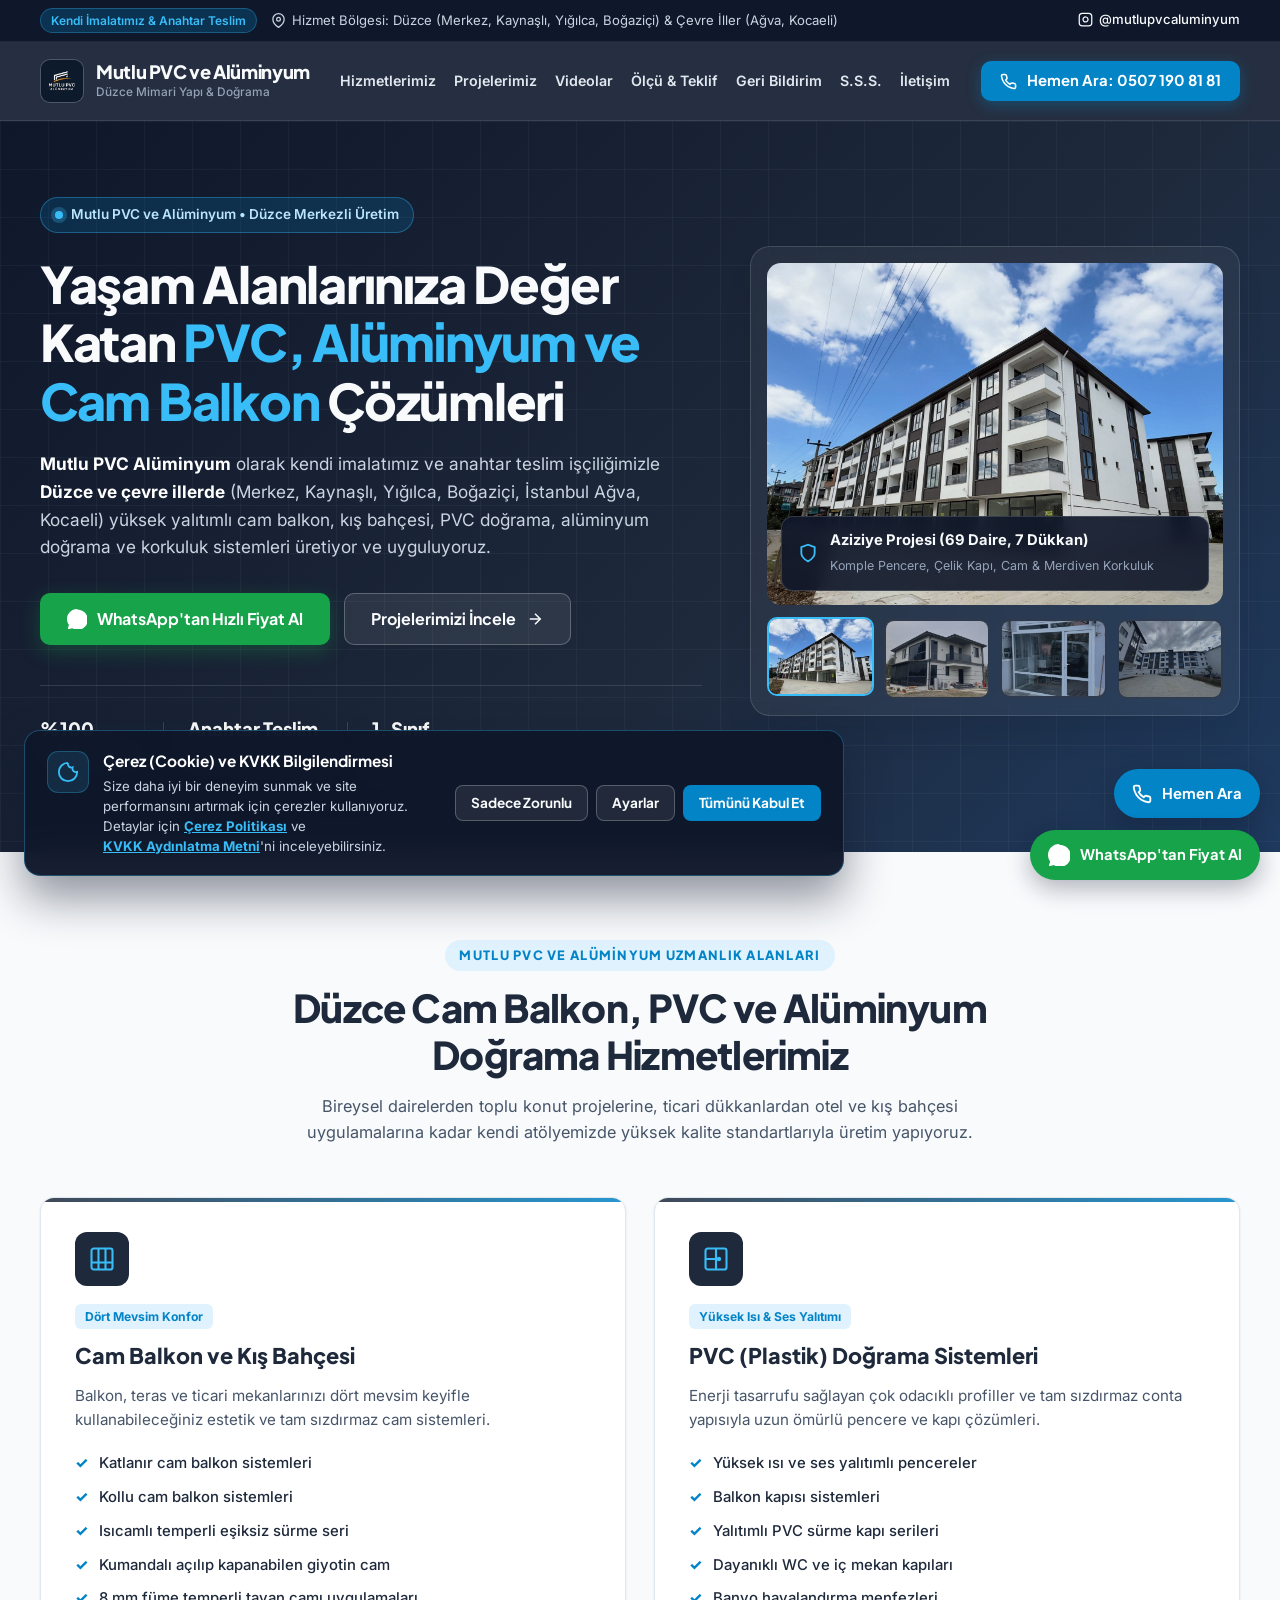
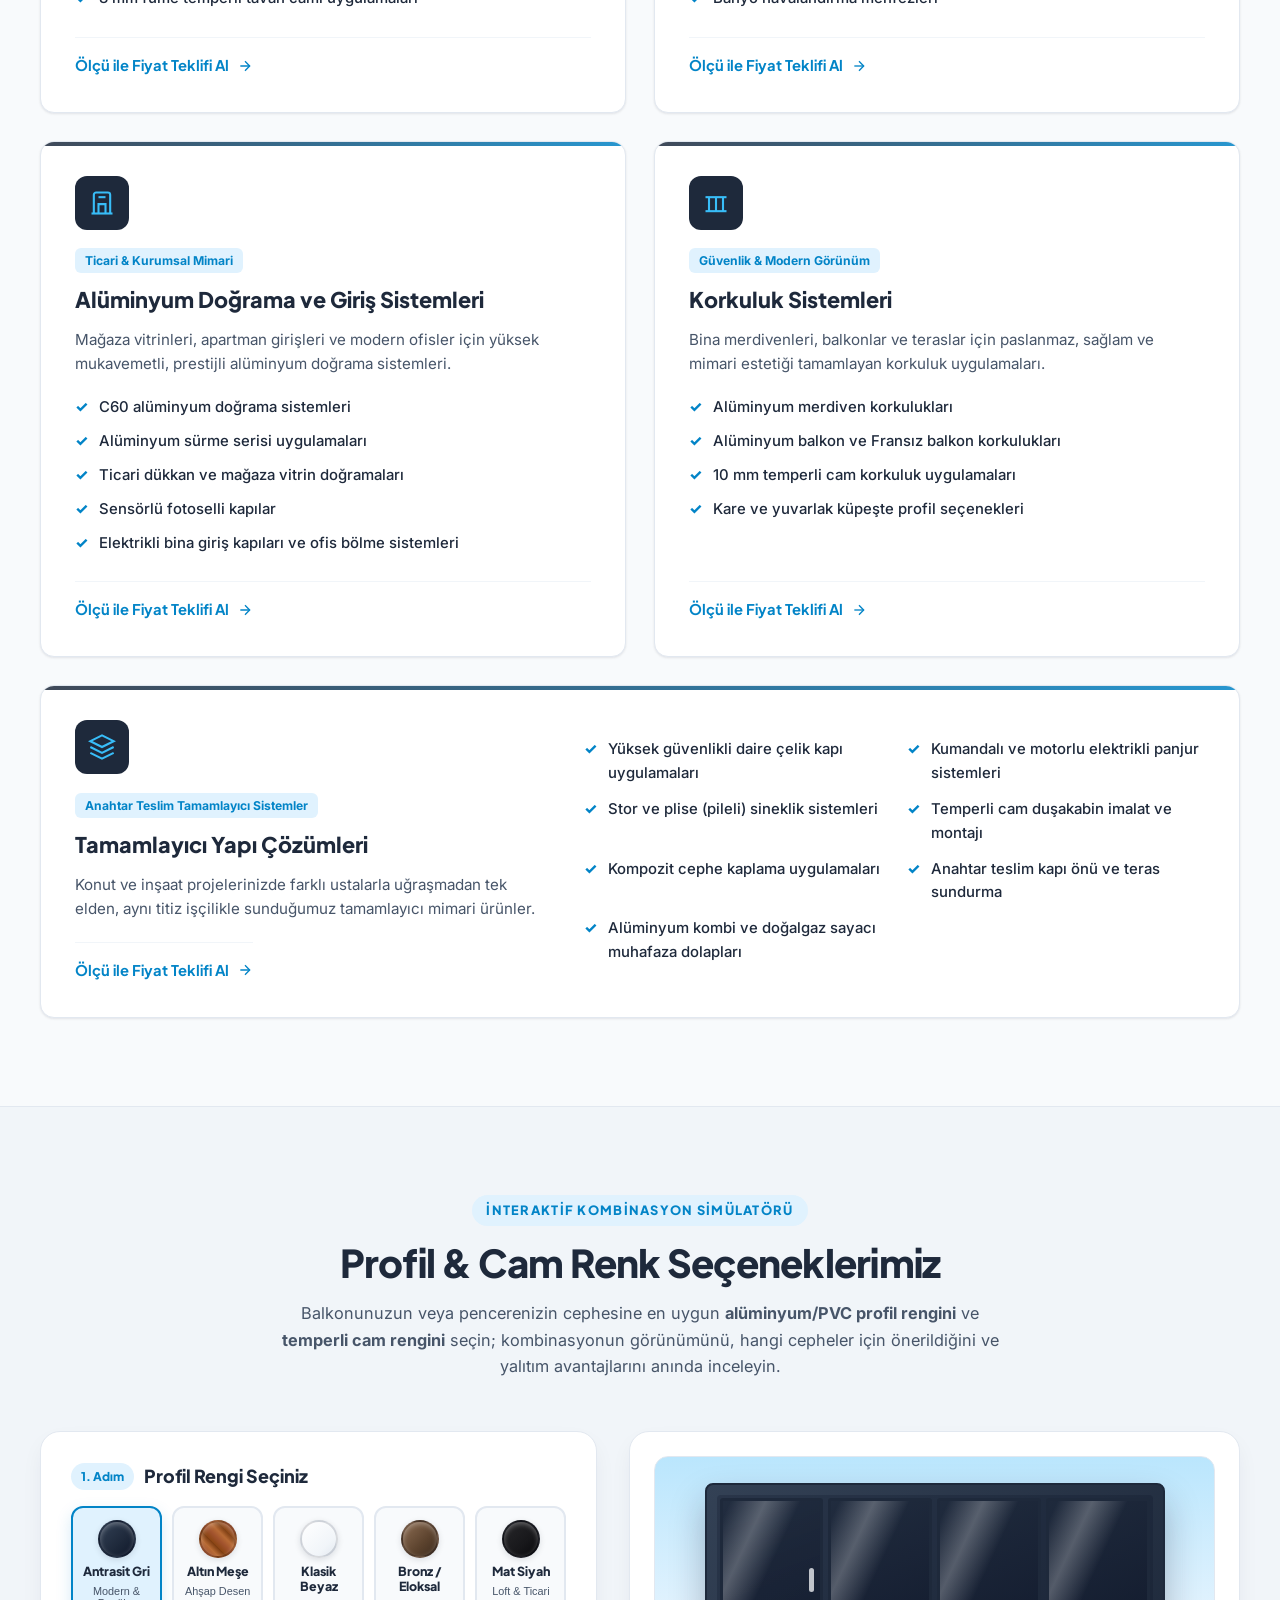
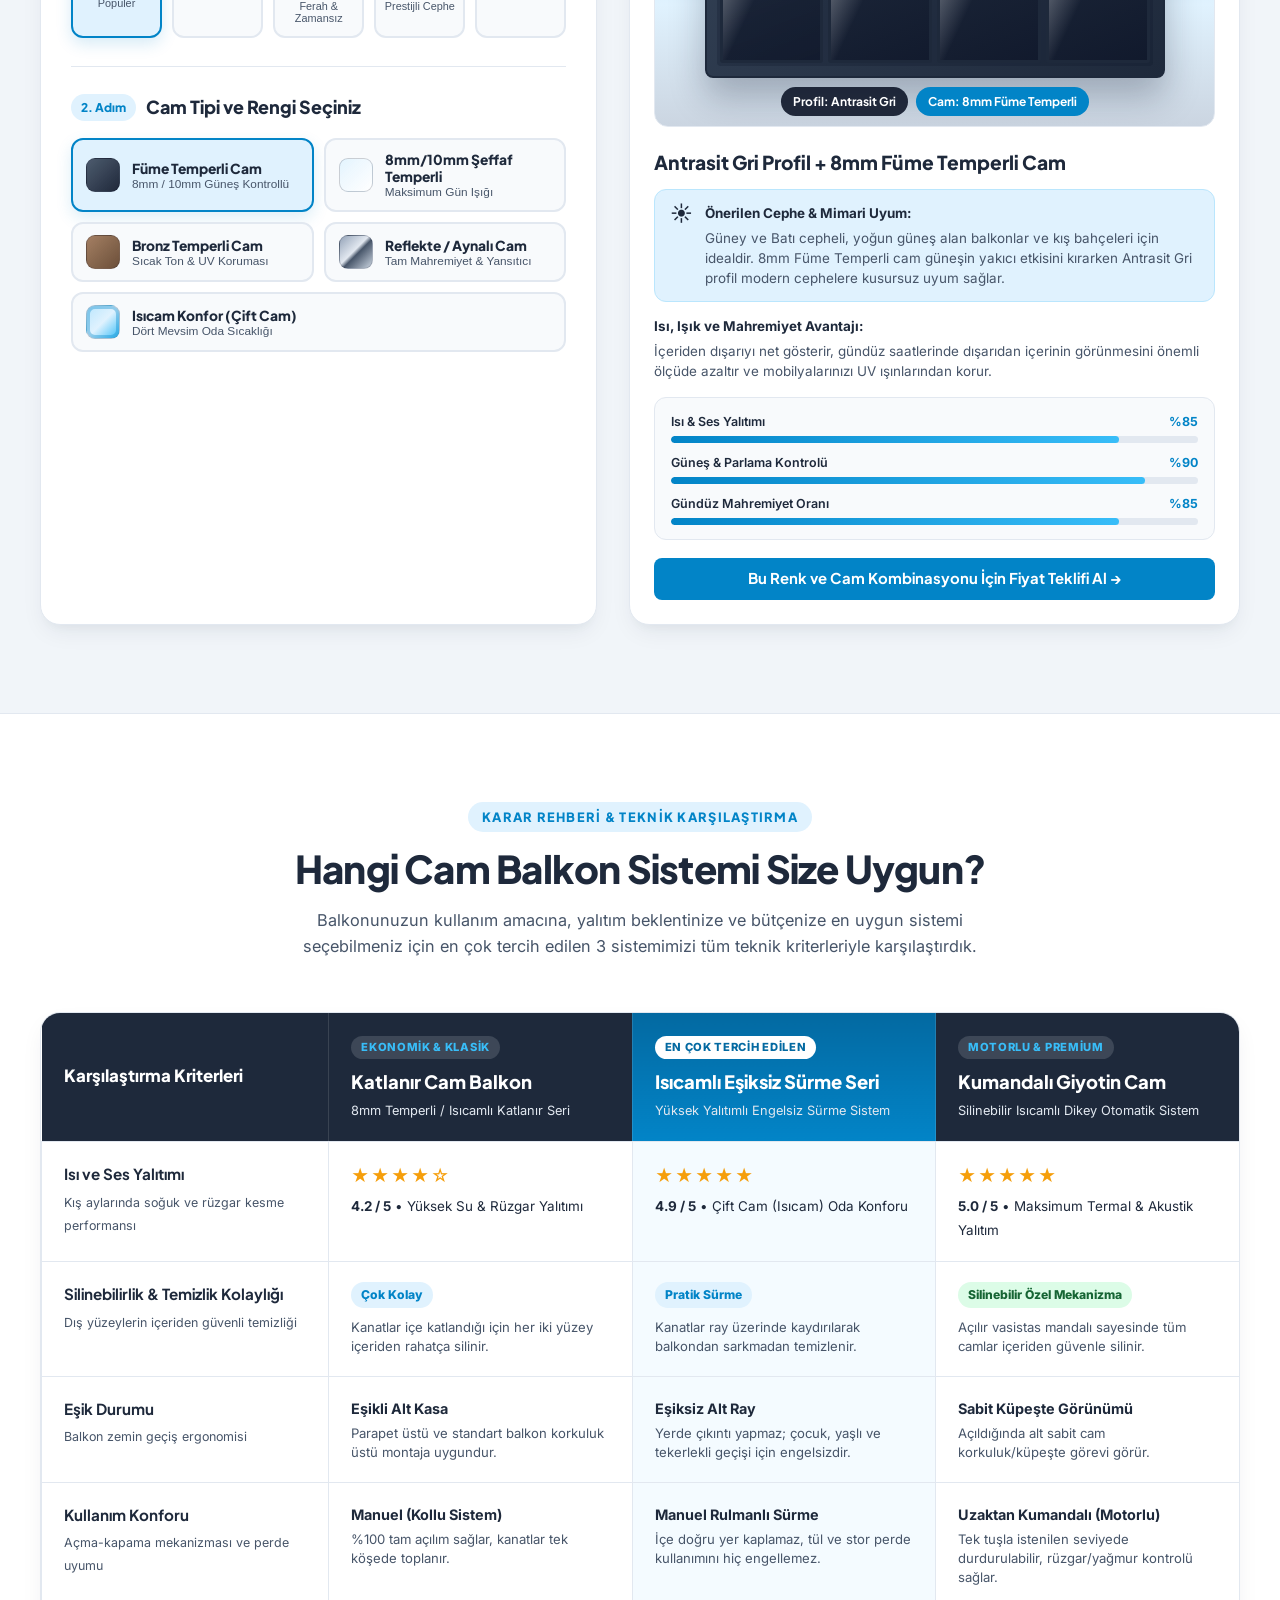
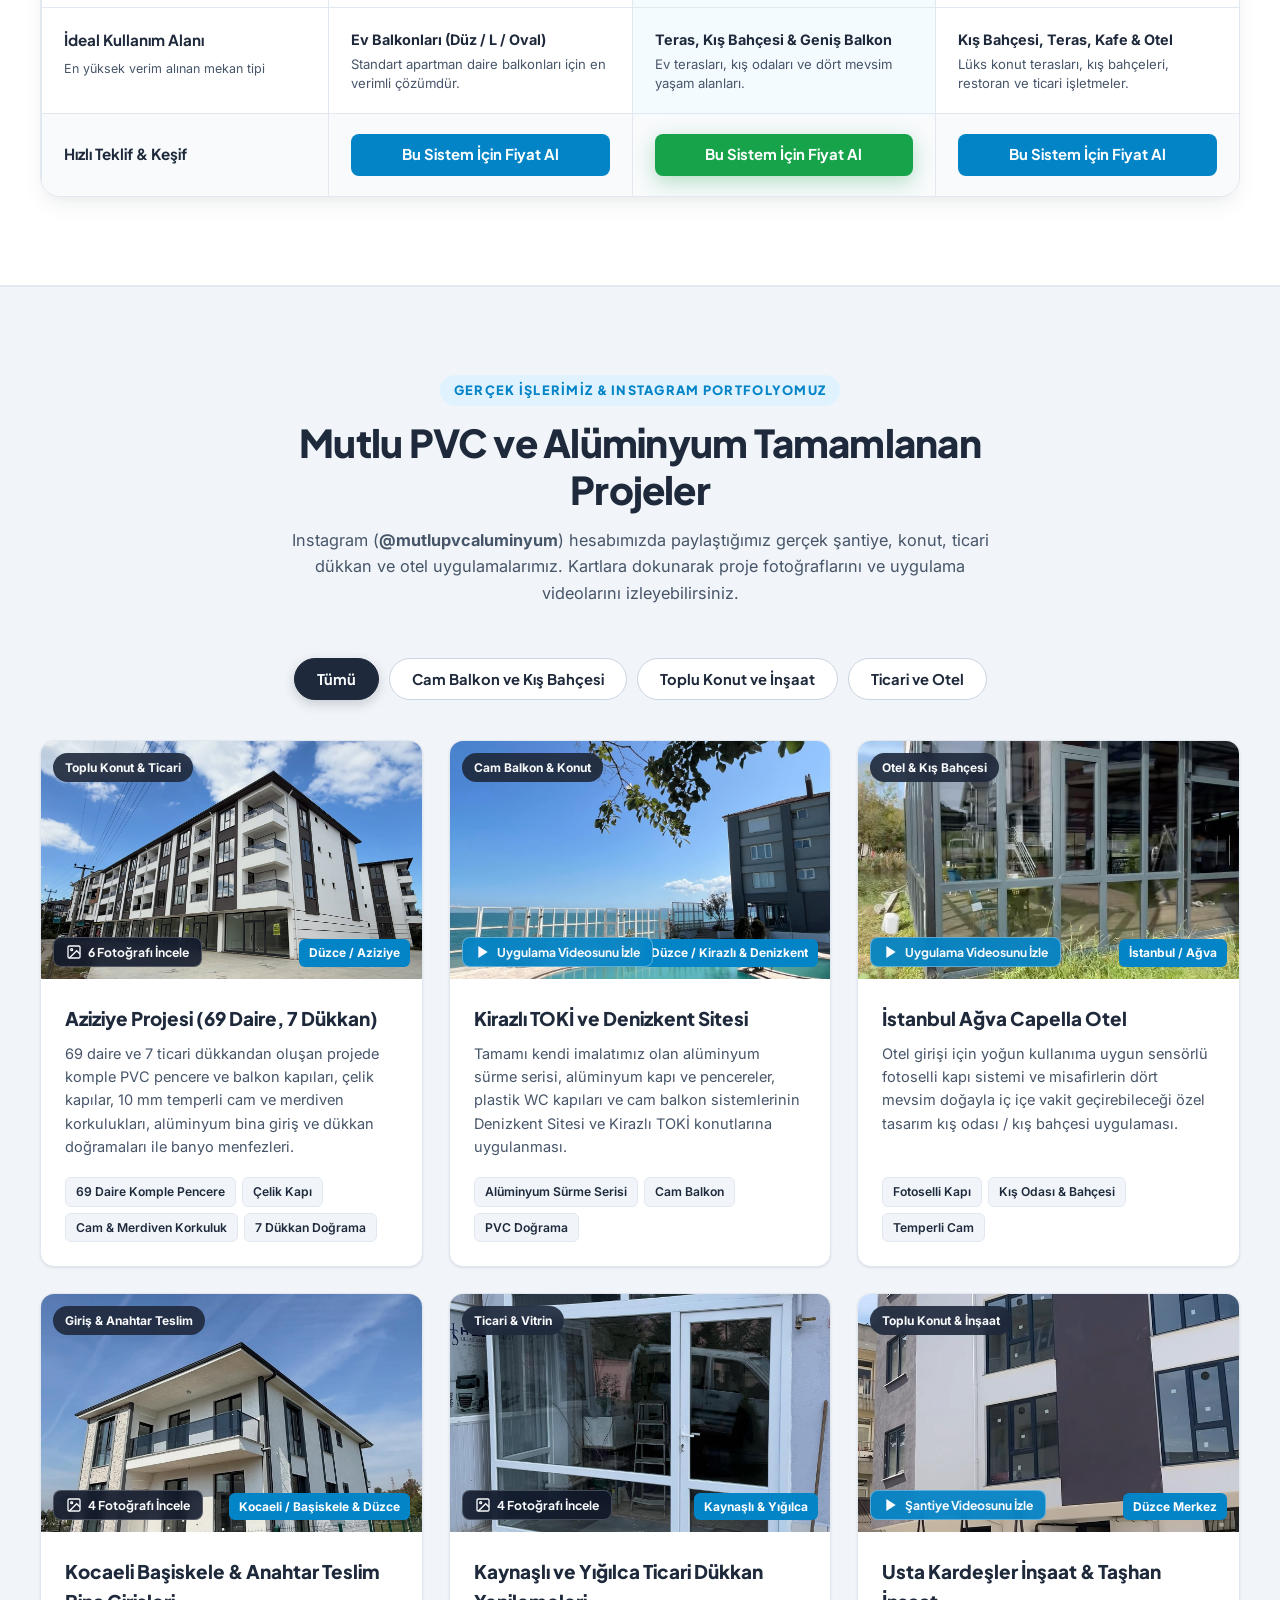
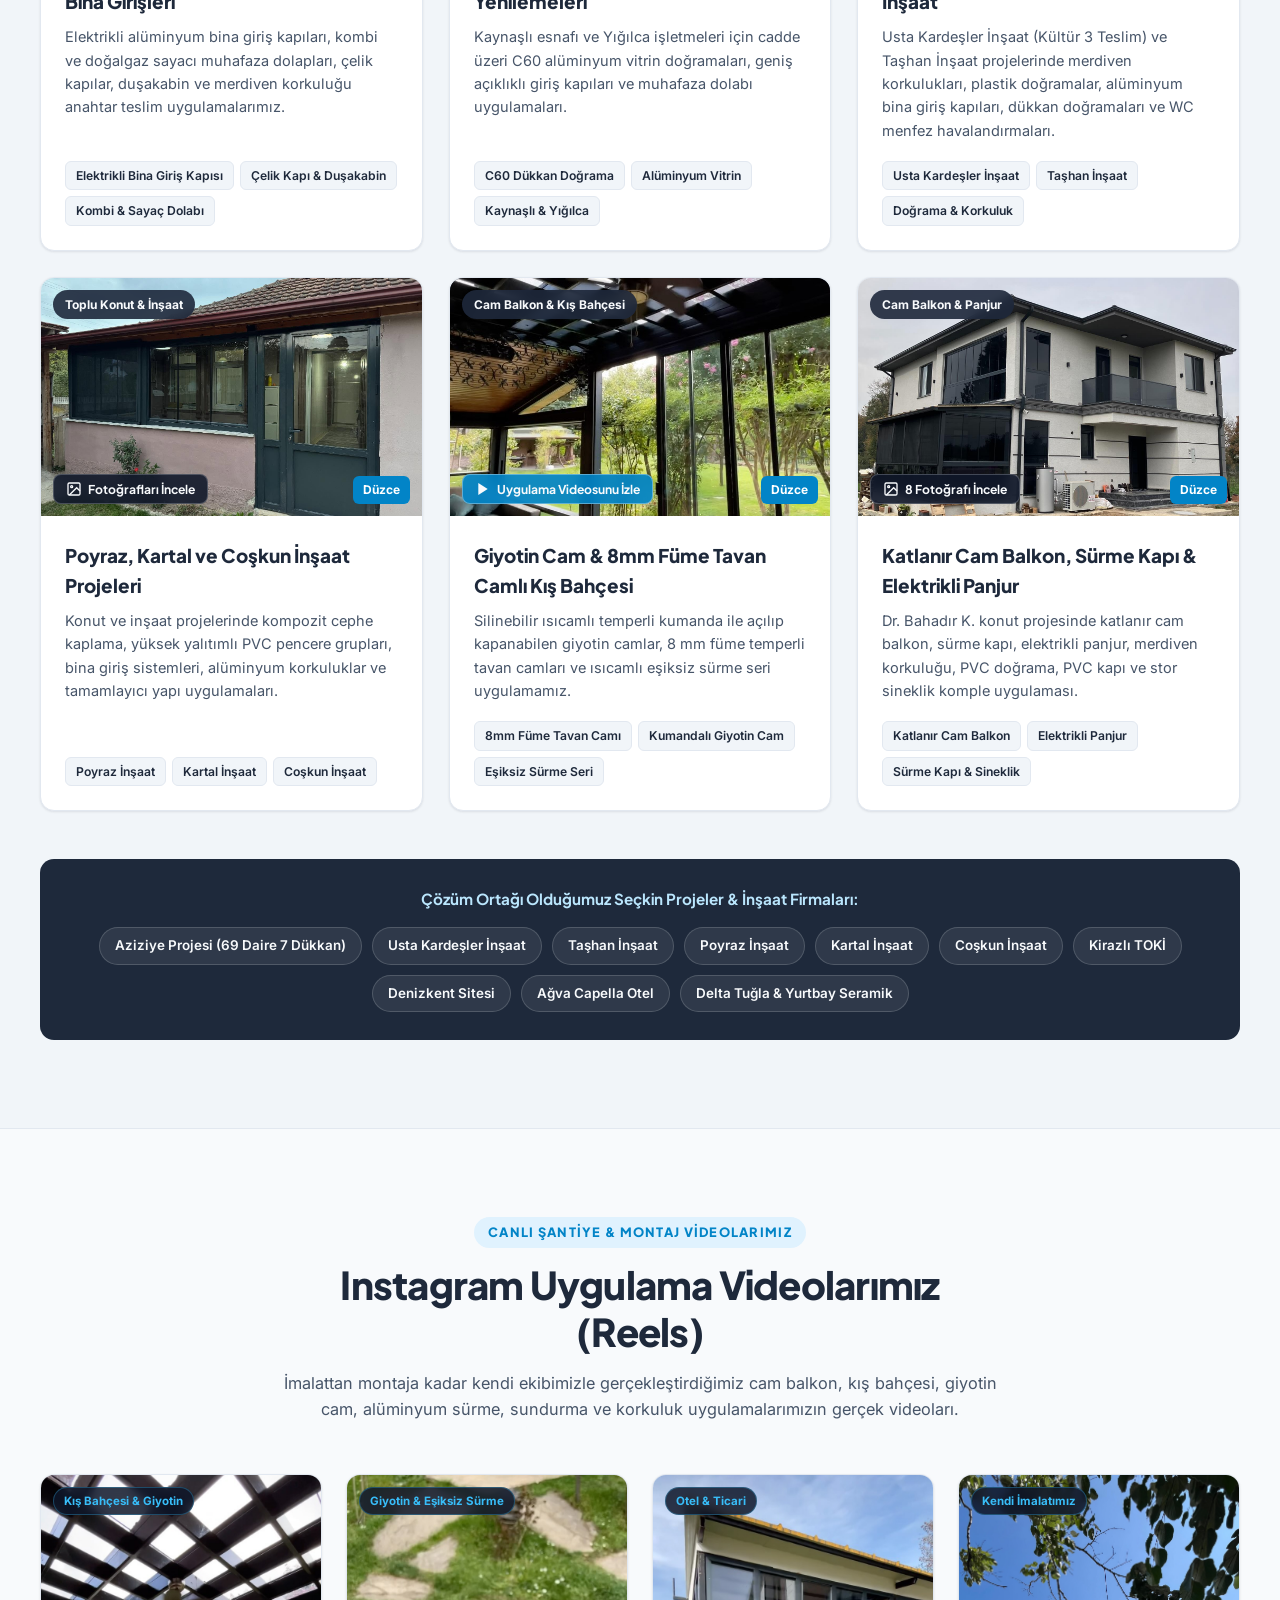
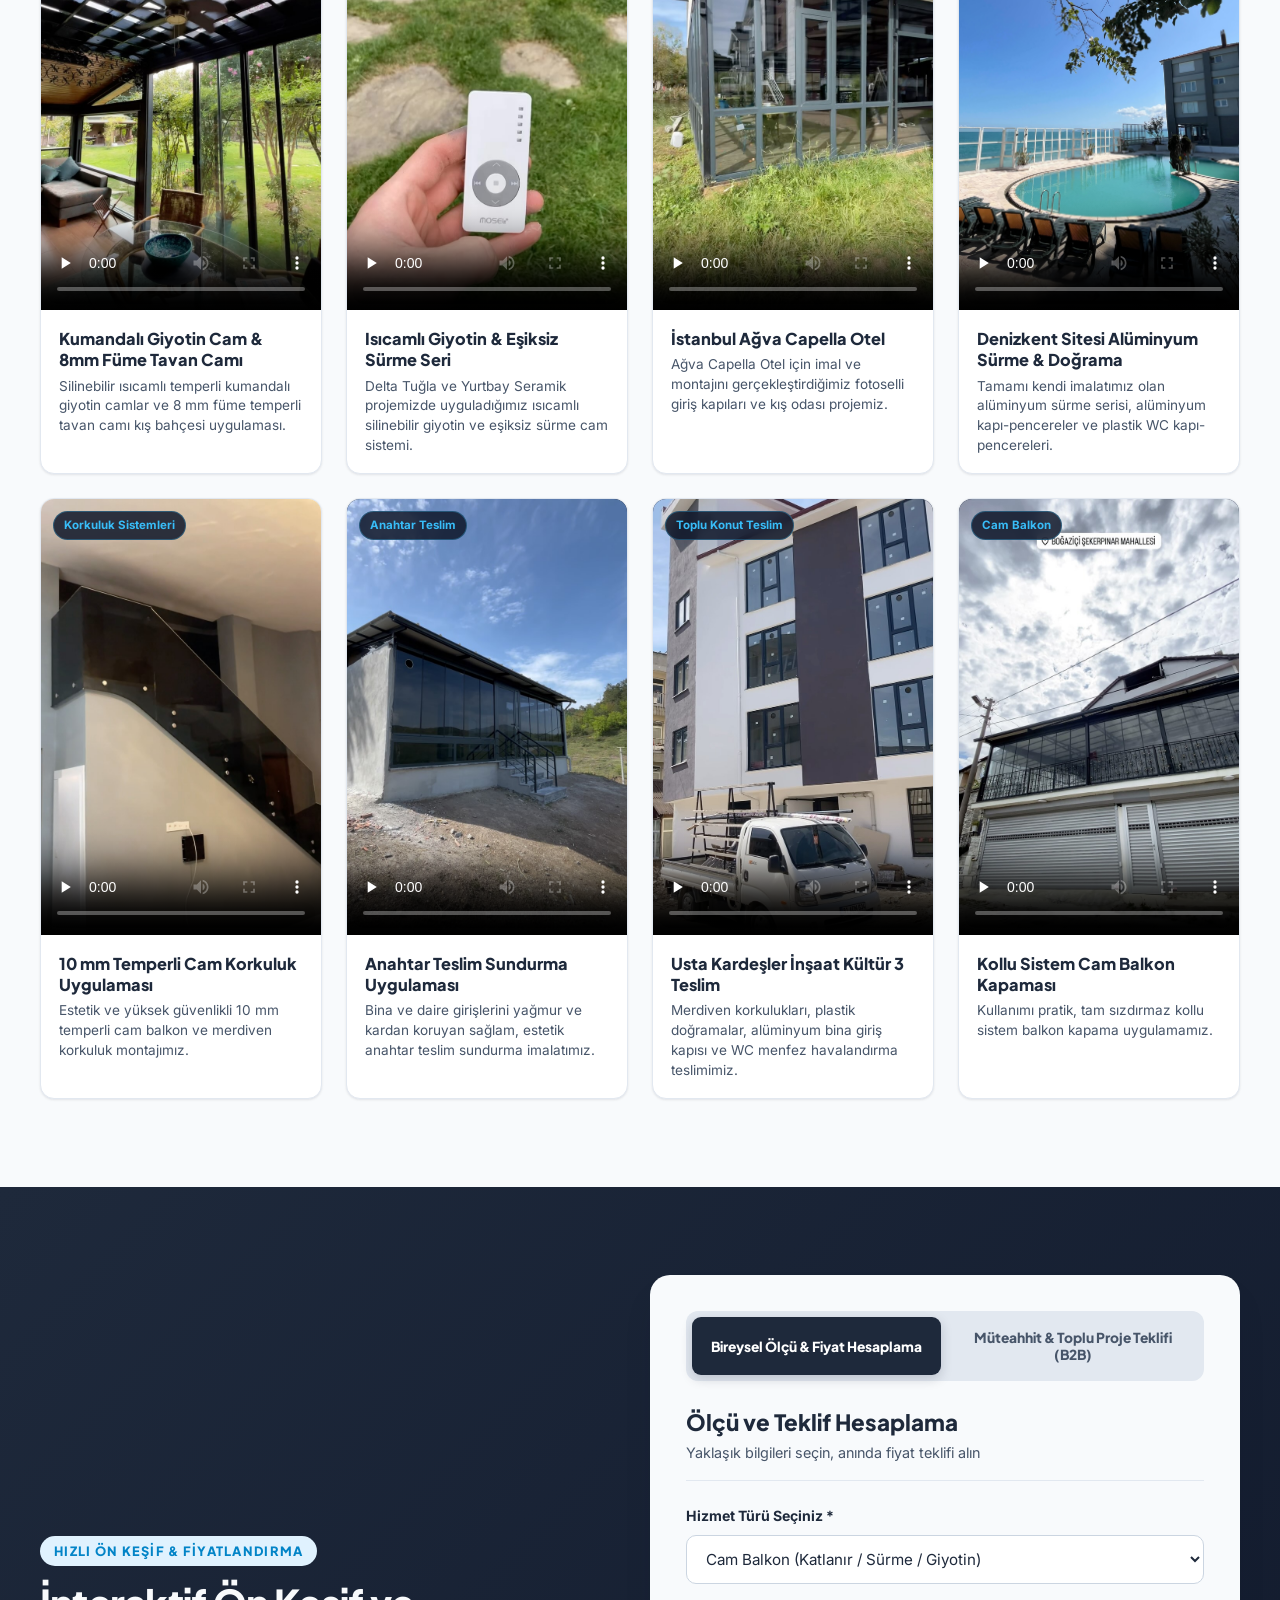
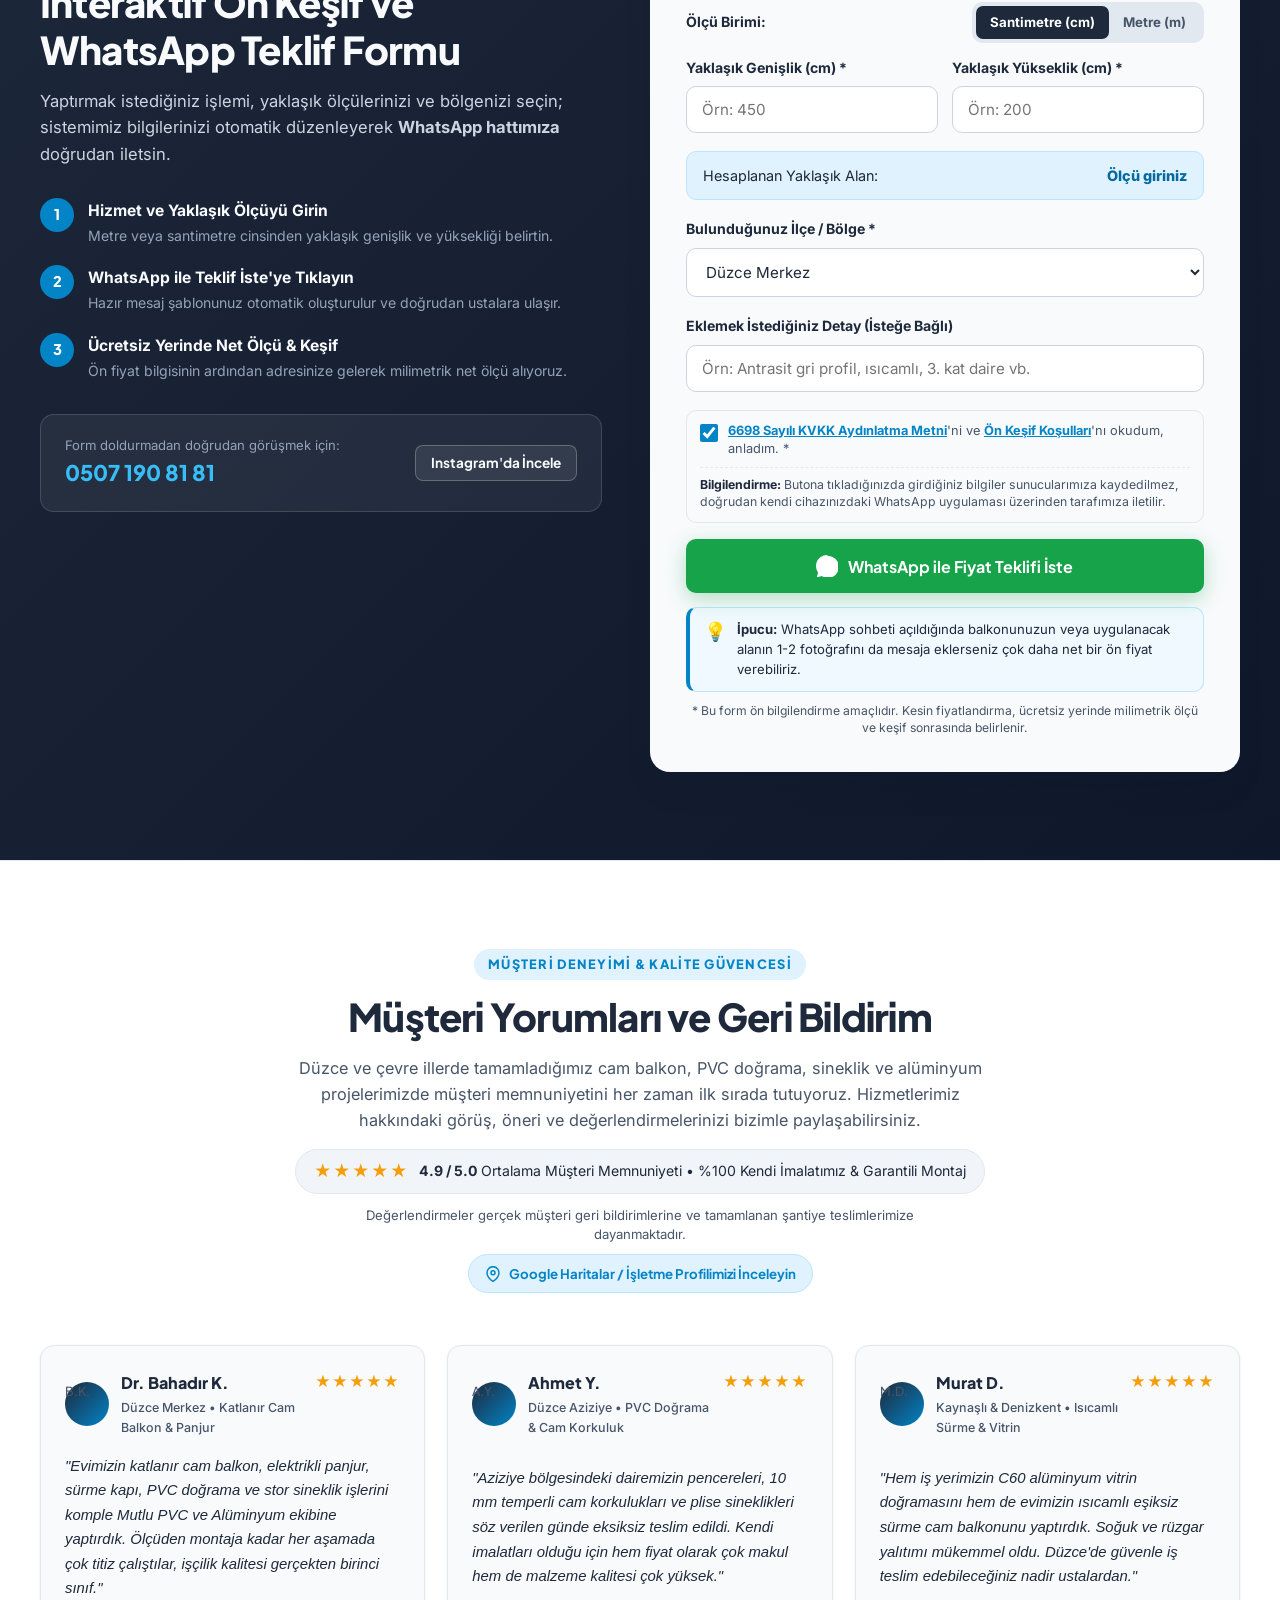
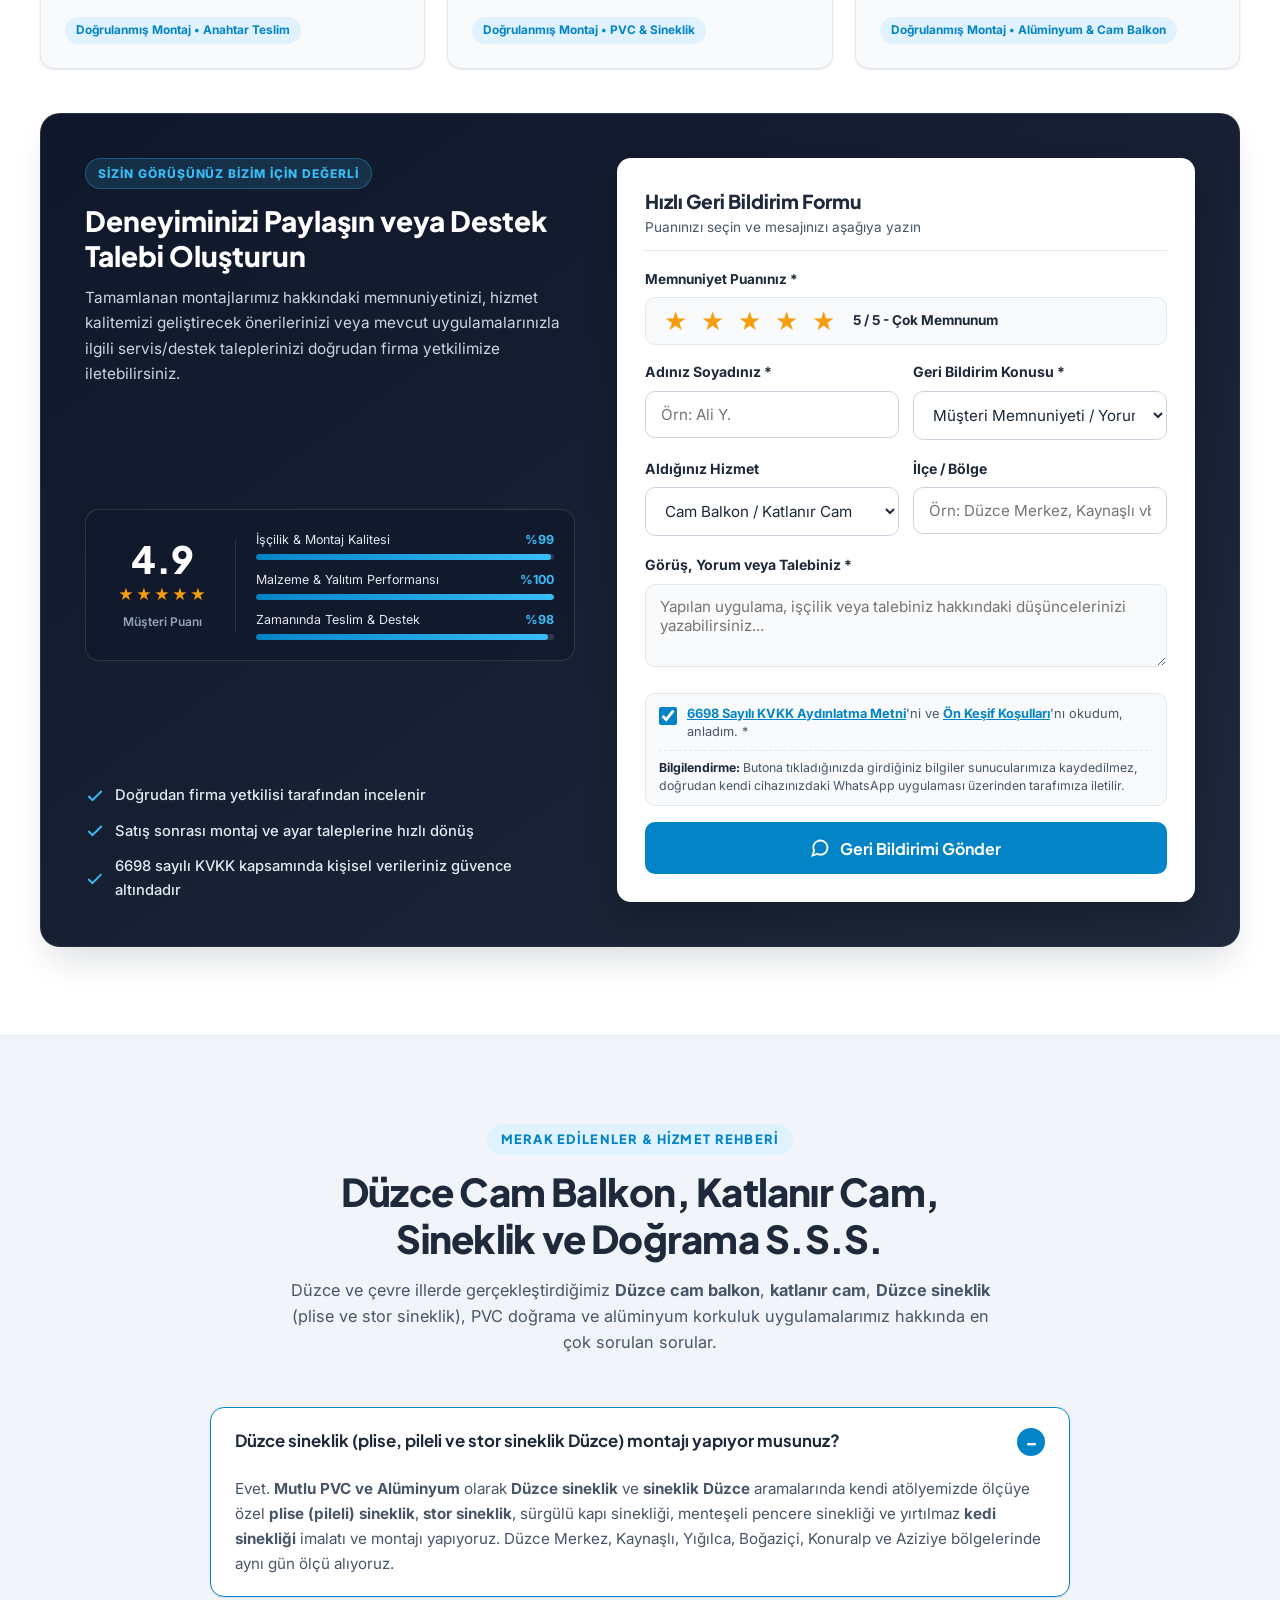
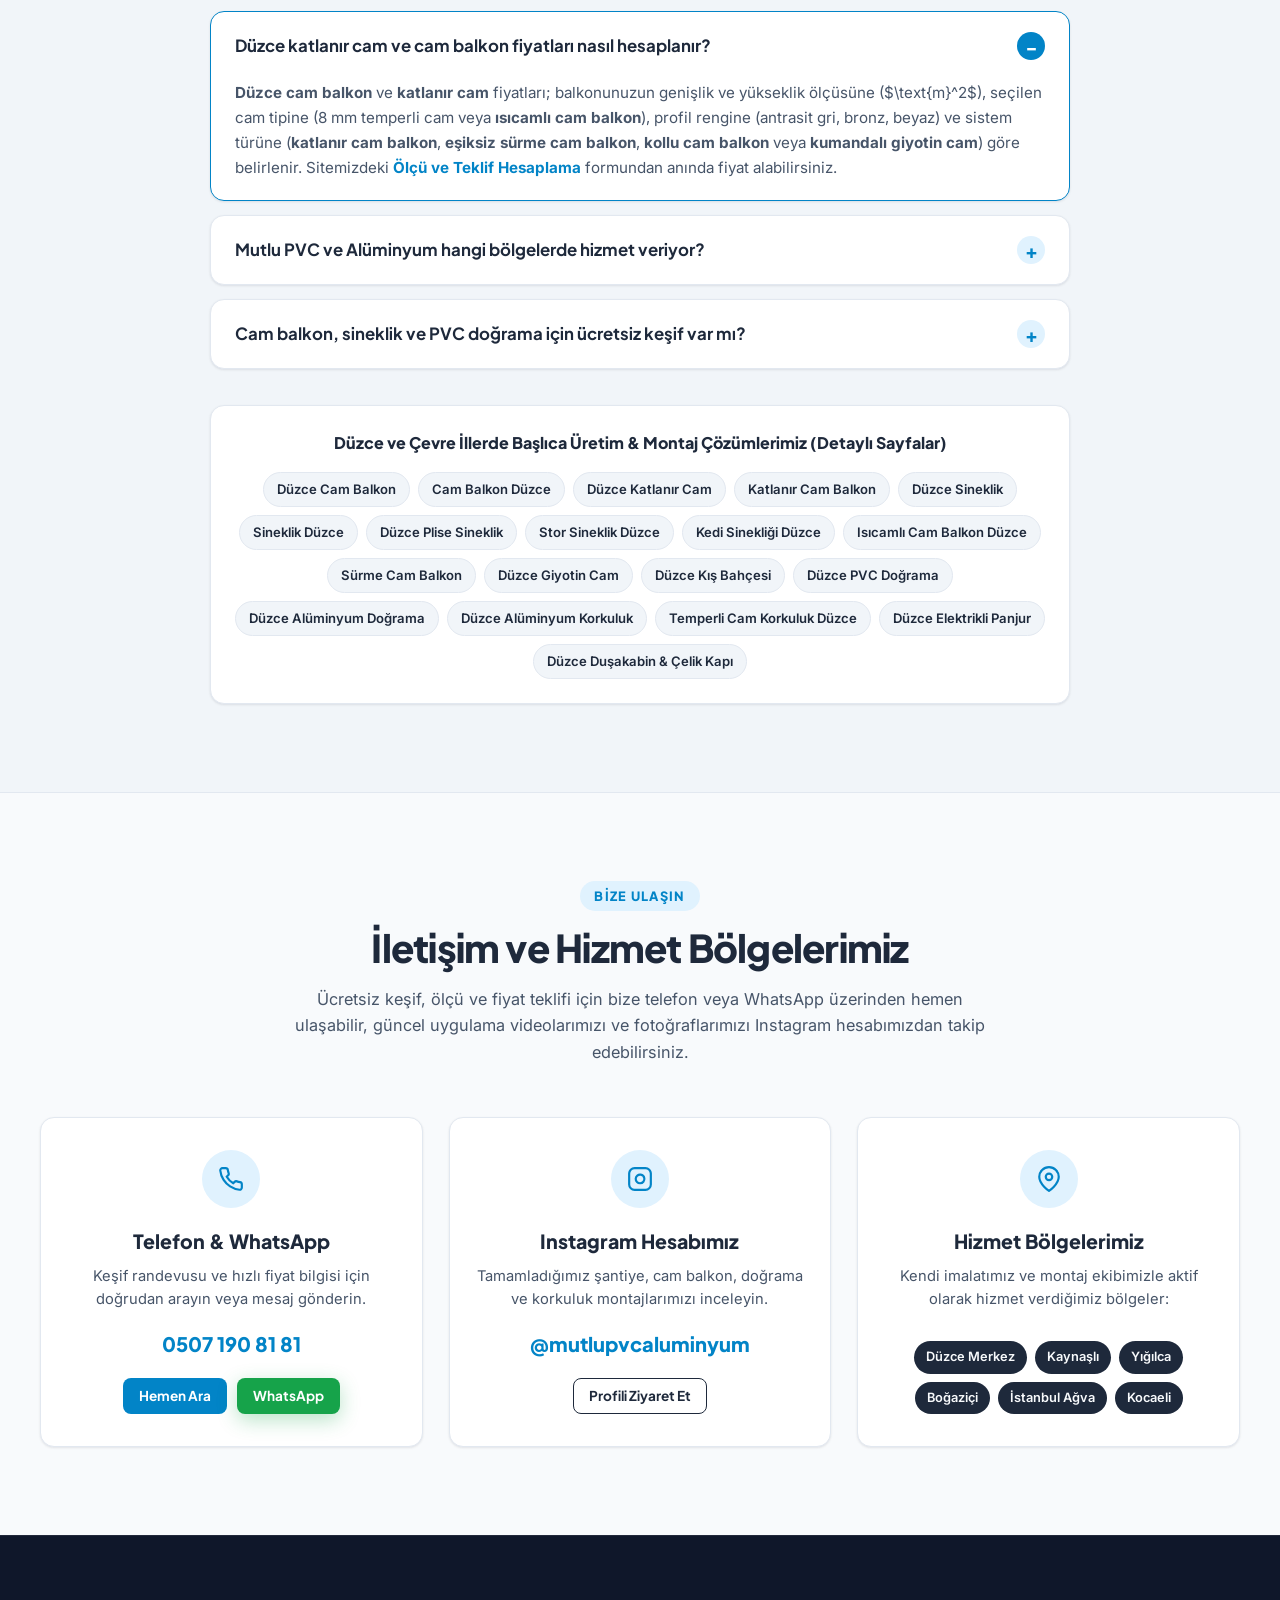
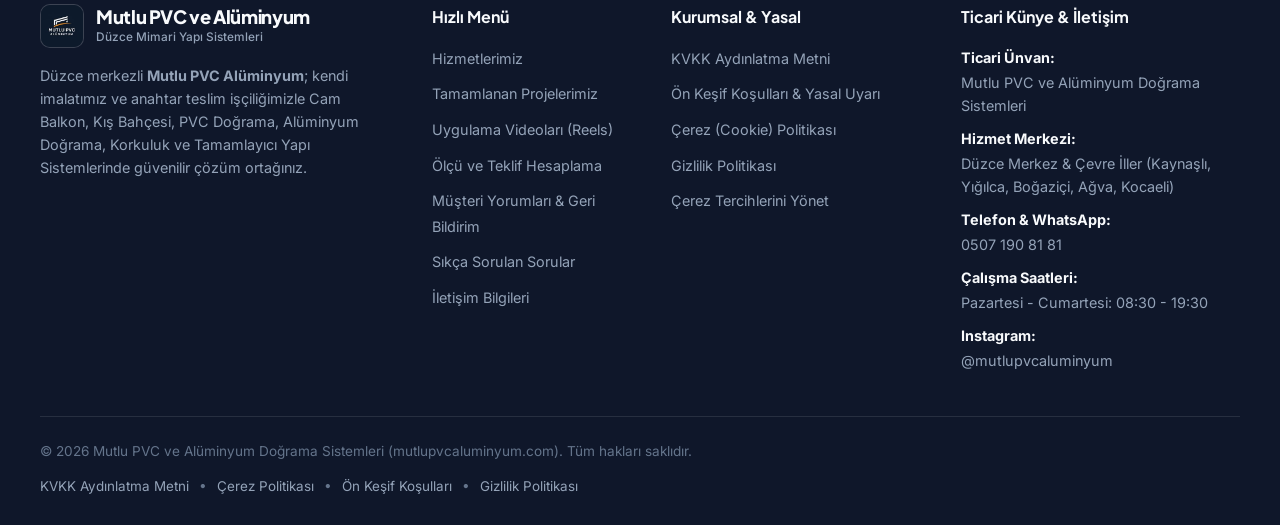
==== commit b5b9a246: "chore: remove before-after showcase section" ====
--- a/index.html
+++ b/index.html
@@ -1064,66 +1064,6 @@
 
                 </div>
 
-                <!-- 4. "ÖNCESİ / SONRASI" (BEFORE - AFTER) KAYDIRMALI GÖRSEL MODÜLÜ -->
-                <div class="before-after-showcase" id="oncesi-sonrasi">
-                    <div class="before-after-header">
-                        <div>
-                            <span class="section-eyebrow">MEKAN DÖNÜŞÜMÜ • ÖNCESİ &amp; SONRASI</span>
-                            <h3 class="before-after-title">Mutlu PVC ve Alüminyum Farkını Kaydırarak İnceleyin</h3>
-                            <p class="before-after-desc">
-                                Ortadaki çubuğu parmağınızla veya farenizle sağa-sola kaydırarak açık balkonların ve eski doğramaların anahtar teslim işçiliğimizle nasıl dört mevsim konforlu yaşam alanlarına dönüştüğünü görün.
-                            </p>
-                        </div>
-                        <div class="ba-scenario-buttons" role="tablist" aria-label="Öncesi Sonrası Örnek Seçimi">
-                            <!--
-                                GÖRSEL DEĞİŞTİRME REHBERİ:
-                                Kendi şantiye "Öncesi" ve "Sonrası" fotoğraflarınızı kullanmak için aşağıdaki butonların
-                                data-before-img="..." (Uygulama Öncesi fotoğraf yolu) ve
-                                data-after-img="..." (Uygulama Sonrası fotoğraf yolu) adreslerini değiştirmeniz yeterlidir.
-                            -->
-                            <button type="button" class="ba-scenario-btn active"
-                                data-before-img="images/balkon-kapama.jpg"
-                                data-after-img="images/bahadir-bey-1.jpg"
-                                data-before-label="Uygulama Öncesi: Açık Balkon &amp; Korunaksız Cephe"
-                                data-after-label="Mutlu PVC Sonrası: Katlanır Cam Balkon, Panjur &amp; Sürme Sistem">
-                                1. Konut Balkon Dönüşümü
-                            </button>
-                            <button type="button" class="ba-scenario-btn"
-                                data-before-img="images/kaynasli-ticari-2.jpg"
-                                data-after-img="images/kaynasli-ticari-1.jpg"
-                                data-before-label="Uygulama Öncesi: Eski Dükkan Cephesi &amp; Şantiye Aşaması"
-                                data-after-label="Mutlu PVC Sonrası: C60 Alüminyum Vitrin &amp; Giriş Doğraması">
-                                2. Ticari Dükkan &amp; Vitrin Dönüşümü
-                            </button>
-                        </div>
-                    </div>
-
-                    <div class="ba-slider-container" id="baSliderContainer">
-                        <!-- SONRASI (AFTER) GÖRSEL URL'Sİ: Kendi uygulama sonrası fotoğrafınızı src="..." kısmına yazabilirsiniz -->
-                        <div class="ba-layer ba-after-layer">
-                            <img src="images/bahadir-bey-1.jpg" id="baAfterImg" alt="Mutlu PVC Uygulama Sonrası (Kış Bahçesi / Yeni Vitrin)" draggable="false">
-                            <span class="ba-label ba-label-after" id="baAfterLabel">Mutlu PVC Sonrası: Katlanır Cam Balkon, Panjur &amp; Sürme Sistem</span>
-                        </div>
-
-                        <!-- ÖNCESİ (BEFORE) GÖRSEL URL'Sİ: Kendi uygulama öncesi (açık balkon/eski doğrama) fotoğrafınızı src="..." kısmına yazabilirsiniz -->
-                        <div class="ba-layer ba-before-layer" id="baBeforeLayer">
-                            <img src="images/balkon-kapama.jpg" id="baBeforeImg" alt="Uygulama Öncesi (Açık Balkon / Eski Doğrama)" draggable="false">
-                            <span class="ba-label ba-label-before" id="baBeforeLabel">Uygulama Öncesi: Açık Balkon &amp; Korunaksız Cephe</span>
-                        </div>
-
-                        <!-- Orta Kaydırma Çubuğu (Divider & Handle) -->
-                        <div class="ba-divider" id="baDivider" style="left: 50%;" aria-hidden="true">
-                            <div class="ba-handle">
-                                <svg width="22" height="22" viewBox="0 0 24 24" fill="none" stroke="currentColor" stroke-width="2.5"><polyline points="15 18 9 12 15 6"></polyline></svg>
-                                <svg width="22" height="22" viewBox="0 0 24 24" fill="none" stroke="currentColor" stroke-width="2.5"><polyline points="9 18 15 12 9 6"></polyline></svg>
-                            </div>
-                        </div>
-
-                        <!-- Dokunmatik ve Klavye Uyumlu Range Input -->
-                        <input type="range" class="ba-range-input" id="baRangeInput" min="0" max="100" value="50" aria-label="Öncesi ve Sonrası Görsel Karşılaştırma Kaydırıcısı">
-                    </div>
-                </div>
-
                 <!-- Kurumsal İnşaat Referans Şeridi -->
                 <div class="references-banner">
                     <div class="references-label">Çözüm Ortağı Olduğumuz Seçkin Projeler & İnşaat Firmaları:</div>
--- a/css/style.css
+++ b/css/style.css
@@ -3936,180 +3936,6 @@
 }
 
 
-/* ==========================================================================
-   4. "ÖNCESİ / SONRASI" (BEFORE - AFTER) KAYDIRMALI GÖRSEL MODÜLÜ
-   ========================================================================== */
-.before-after-showcase {
-    margin-top: 52px;
-    margin-bottom: 36px;
-    background-color: var(--color-white);
-    border: 1px solid var(--color-silver-border);
-    border-radius: var(--radius-lg);
-    padding: 32px;
-    box-shadow: var(--shadow-md);
-}
-
-.before-after-header {
-    display: flex;
-    align-items: flex-end;
-    justify-content: space-between;
-    gap: 24px;
-    margin-bottom: 24px;
-    flex-wrap: wrap;
-}
-
-.before-after-title {
-    font-family: var(--font-heading);
-    font-size: 1.45rem;
-    font-weight: 800;
-    color: var(--color-anthracite);
-    margin-bottom: 6px;
-}
-
-.before-after-desc {
-    font-size: 0.92rem;
-    color: var(--color-text-muted);
-    max-width: 640px;
-}
-
-.ba-scenario-buttons {
-    display: flex;
-    gap: 10px;
-    flex-wrap: wrap;
-}
-
-.ba-scenario-btn {
-    background-color: var(--color-silver);
-    border: 1.5px solid var(--color-silver-border);
-    color: var(--color-anthracite);
-    font-family: var(--font-heading);
-    font-size: 0.84rem;
-    font-weight: 700;
-    padding: 10px 16px;
-    border-radius: 10px;
-    cursor: pointer;
-    transition: var(--transition);
-}
-
-.ba-scenario-btn.active {
-    background-color: var(--color-blue);
-    border-color: var(--color-blue);
-    color: var(--color-white);
-}
-
-.ba-slider-container {
-    position: relative;
-    width: 100%;
-    height: 440px;
-    border-radius: var(--radius-md);
-    overflow: hidden;
-    user-select: none;
-    -webkit-user-select: none;
-    background-color: var(--color-anthracite-dark);
-    box-shadow: var(--shadow-sm);
-}
-
-.ba-layer {
-    position: absolute;
-    top: 0;
-    left: 0;
-    height: 100%;
-    overflow: hidden;
-}
-
-.ba-after-layer {
-    width: 100%;
-    z-index: 1;
-}
-
-.ba-before-layer {
-    width: 100%;
-    z-index: 2;
-    clip-path: inset(0 50% 0 0);
-}
-
-.ba-layer img {
-    display: block;
-    width: 100%;
-    height: 100%;
-    object-fit: cover;
-    pointer-events: none;
-}
-
-.ba-before-layer img {
-    width: 100%;
-    max-width: none;
-    height: 100%;
-    object-fit: cover;
-    filter: saturate(0.75) contrast(0.92) brightness(0.88);
-}
-
-.ba-label {
-    position: absolute;
-    bottom: 16px;
-    z-index: 3;
-    background-color: rgba(15, 23, 42, 0.88);
-    color: var(--color-white);
-    font-family: var(--font-heading);
-    font-size: 0.78rem;
-    font-weight: 700;
-    padding: 7px 14px;
-    border-radius: 99px;
-    backdrop-filter: blur(6px);
-    border: 1px solid rgba(248, 250, 252, 0.2);
-    white-space: nowrap;
-}
-
-.ba-label-before {
-    left: 16px;
-}
-
-.ba-label-after {
-    right: 16px;
-    background-color: rgba(2, 132, 199, 0.92);
-}
-
-.ba-divider {
-    position: absolute;
-    top: 0;
-    bottom: 0;
-    left: 50%;
-    width: 3px;
-    background-color: var(--color-white);
-    z-index: 4;
-    transform: translateX(-50%);
-    pointer-events: none;
-    box-shadow: 0 0 12px rgba(15, 23, 42, 0.5);
-}
-
-.ba-handle {
-    position: absolute;
-    top: 50%;
-    left: 50%;
-    transform: translate(-50%, -50%);
-    width: 48px;
-    height: 48px;
-    border-radius: 50%;
-    background-color: var(--color-blue);
-    color: var(--color-white);
-    border: 3px solid var(--color-white);
-    display: flex;
-    align-items: center;
-    justify-content: center;
-    box-shadow: 0 6px 20px rgba(15, 23, 42, 0.45);
-}
-
-.ba-range-input {
-    position: absolute;
-    inset: 0;
-    width: 100%;
-    height: 100%;
-    opacity: 0;
-    cursor: ew-resize;
-    z-index: 5;
-    margin: 0;
-}
-
 /* Mobil ve Tablet Uyumluluk Kuralları */
 @media (max-width: 980px) {
     .configurator-grid {
@@ -4152,20 +3978,6 @@
         display: table-cell;
     }
 
-    .before-after-showcase {
-        padding: 20px 16px;
-    }
-
-    .ba-slider-container {
-        height: 290px;
-    }
-
-    .ba-label {
-        font-size: 0.7rem;
-        padding: 5px 10px;
-        bottom: 10px;
-    }
-
     .quote-mode-tabs {
         grid-template-columns: 1fr;
     }
